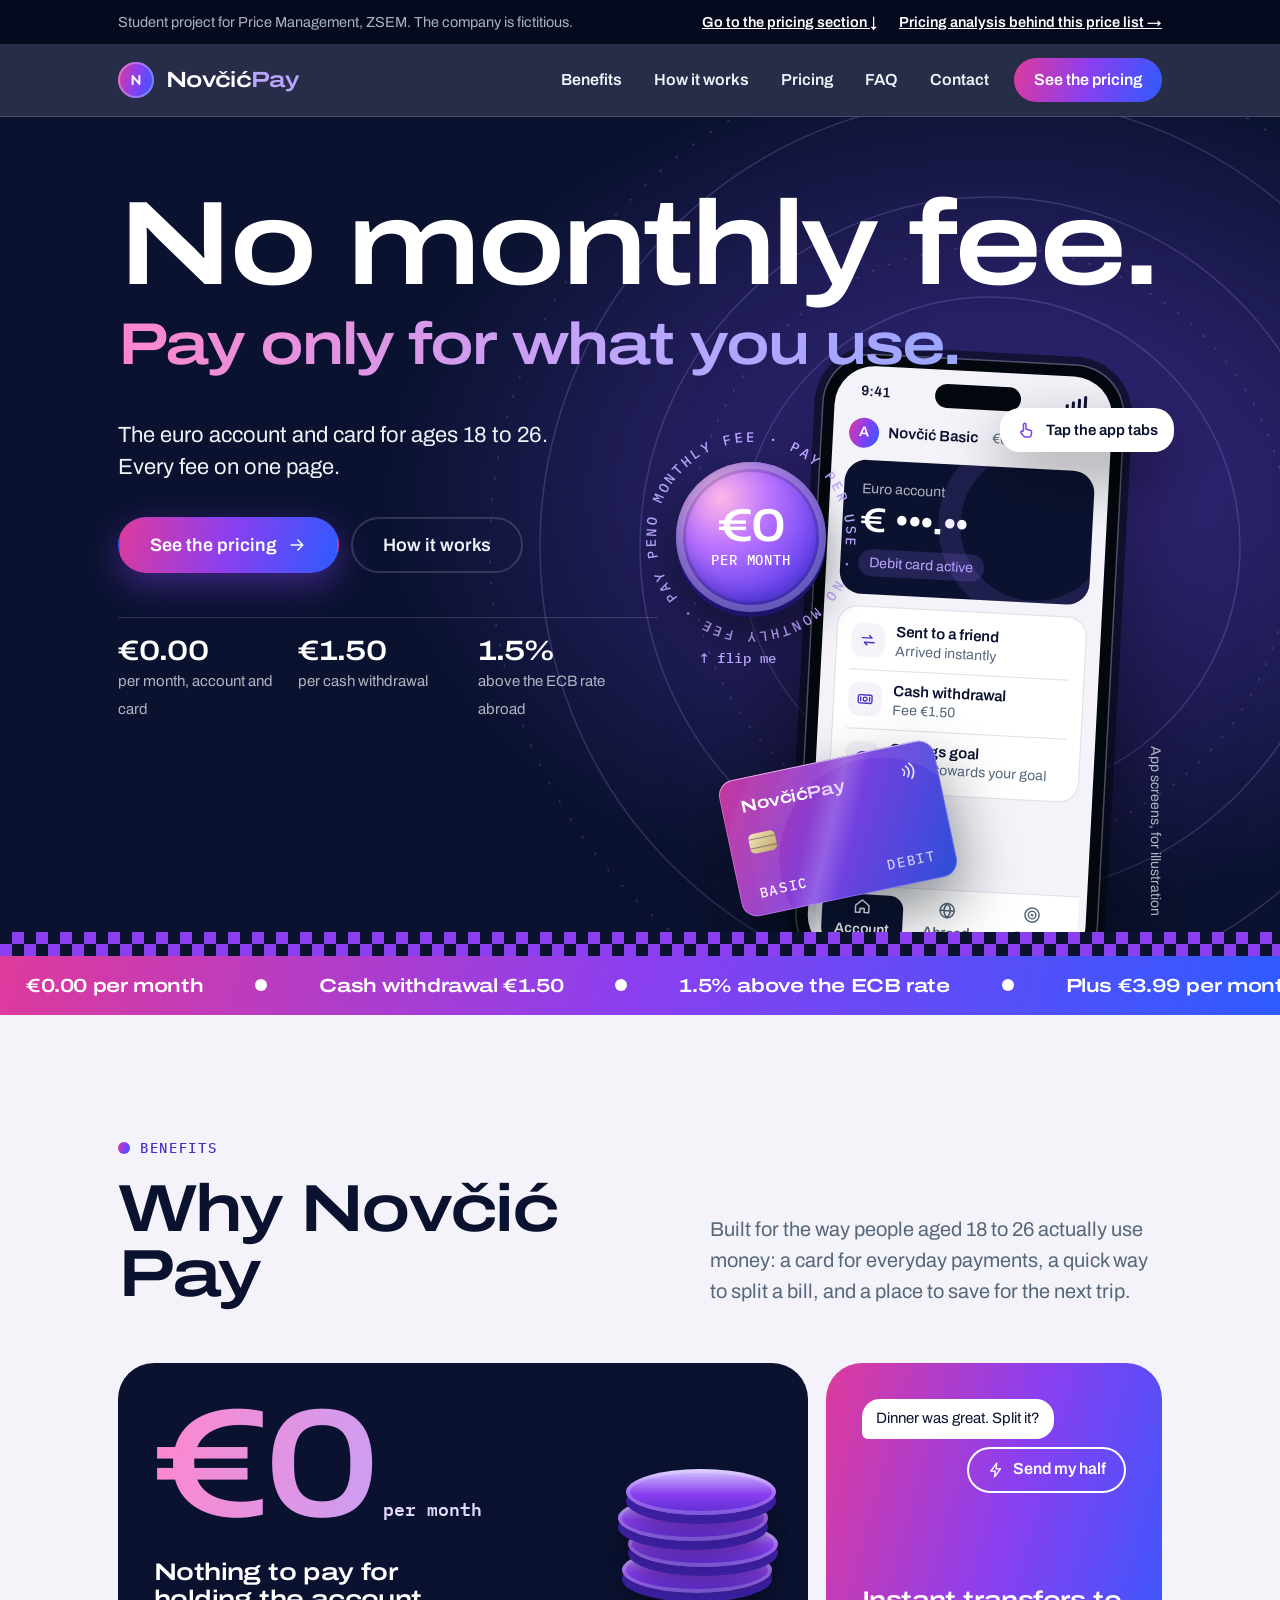
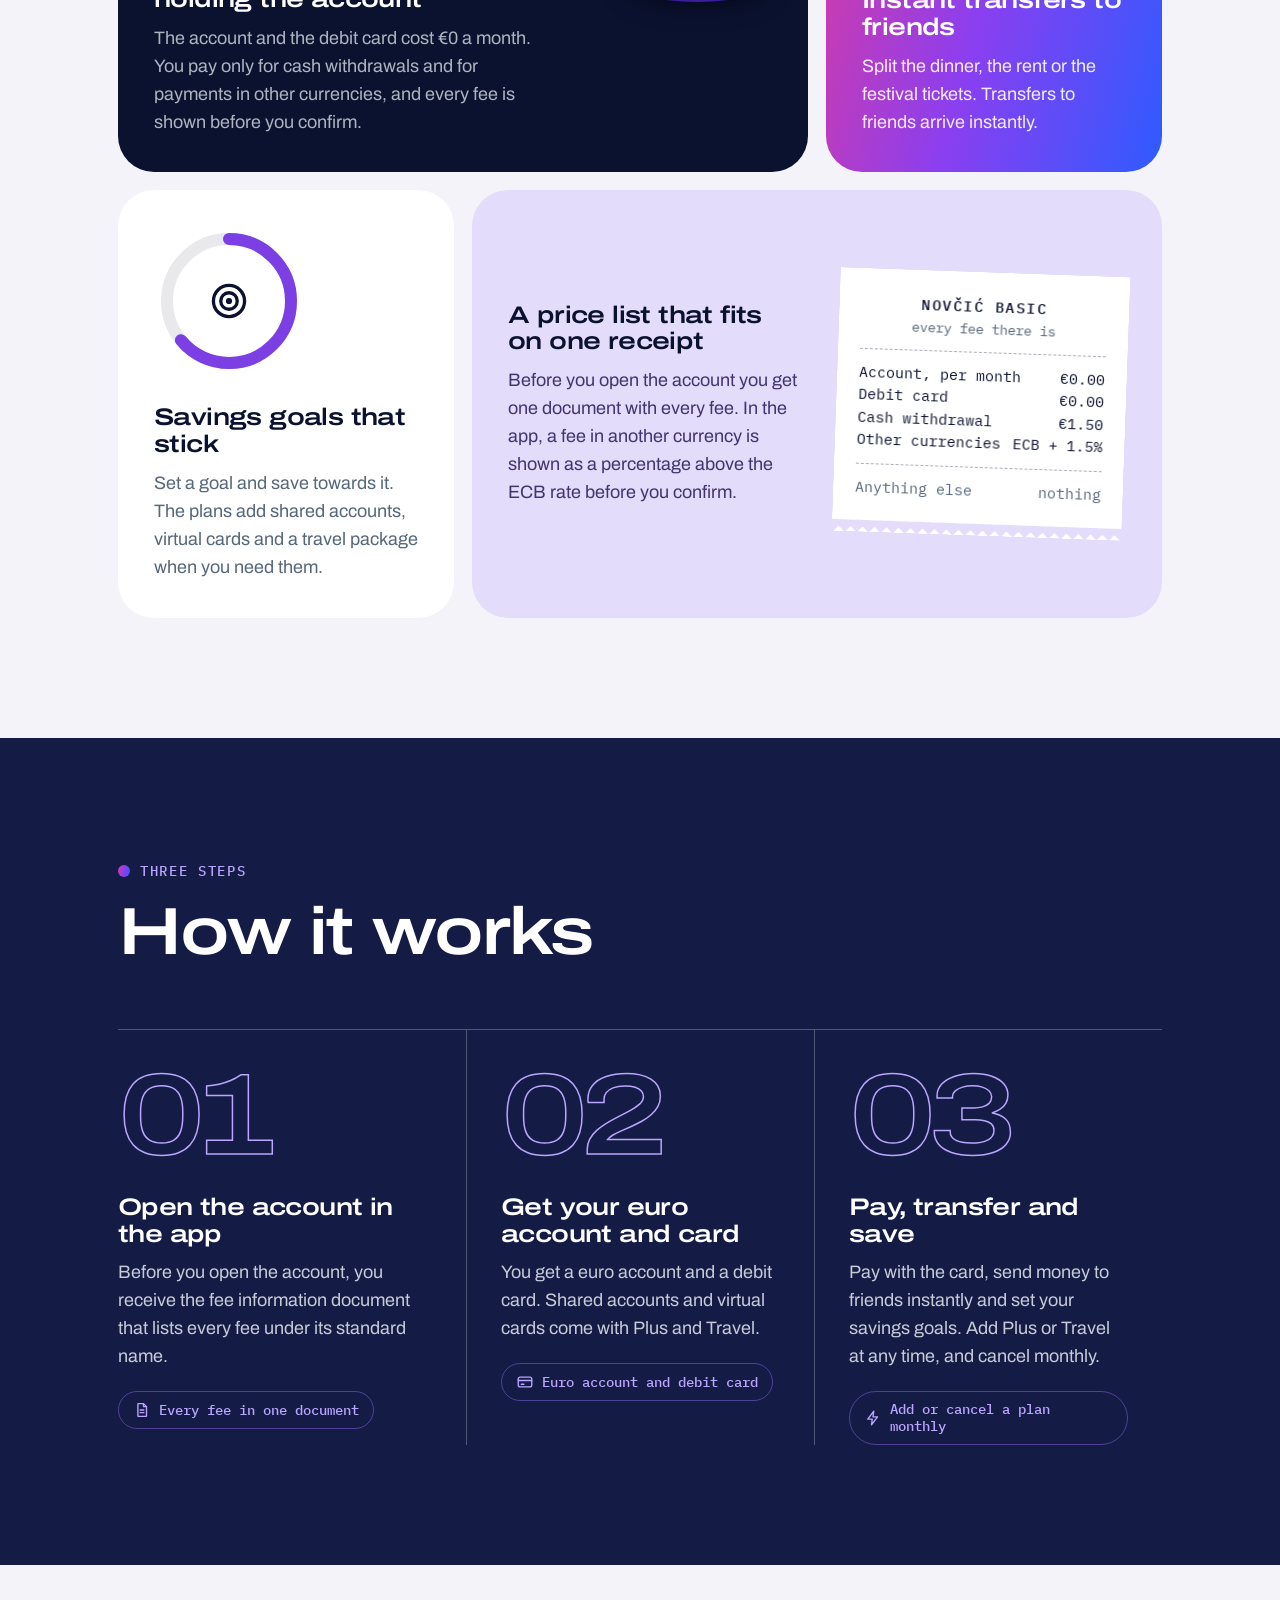
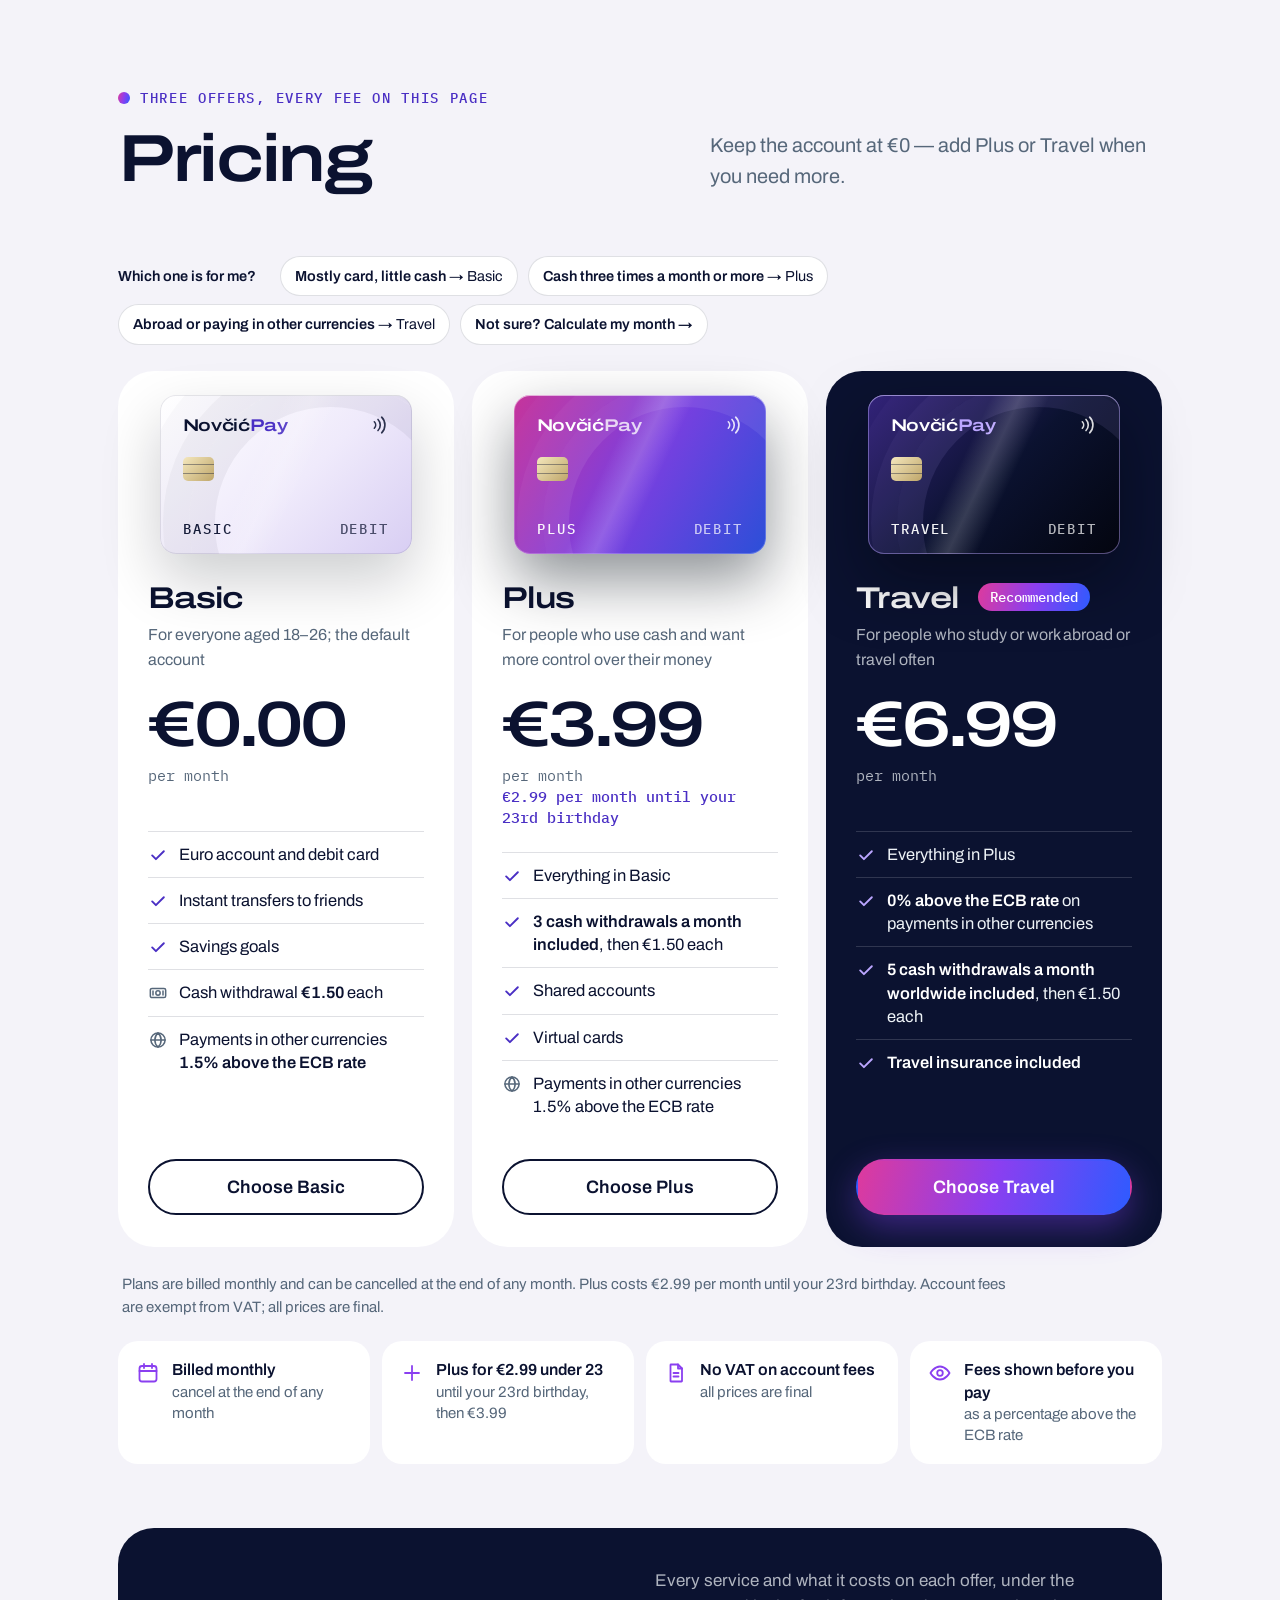
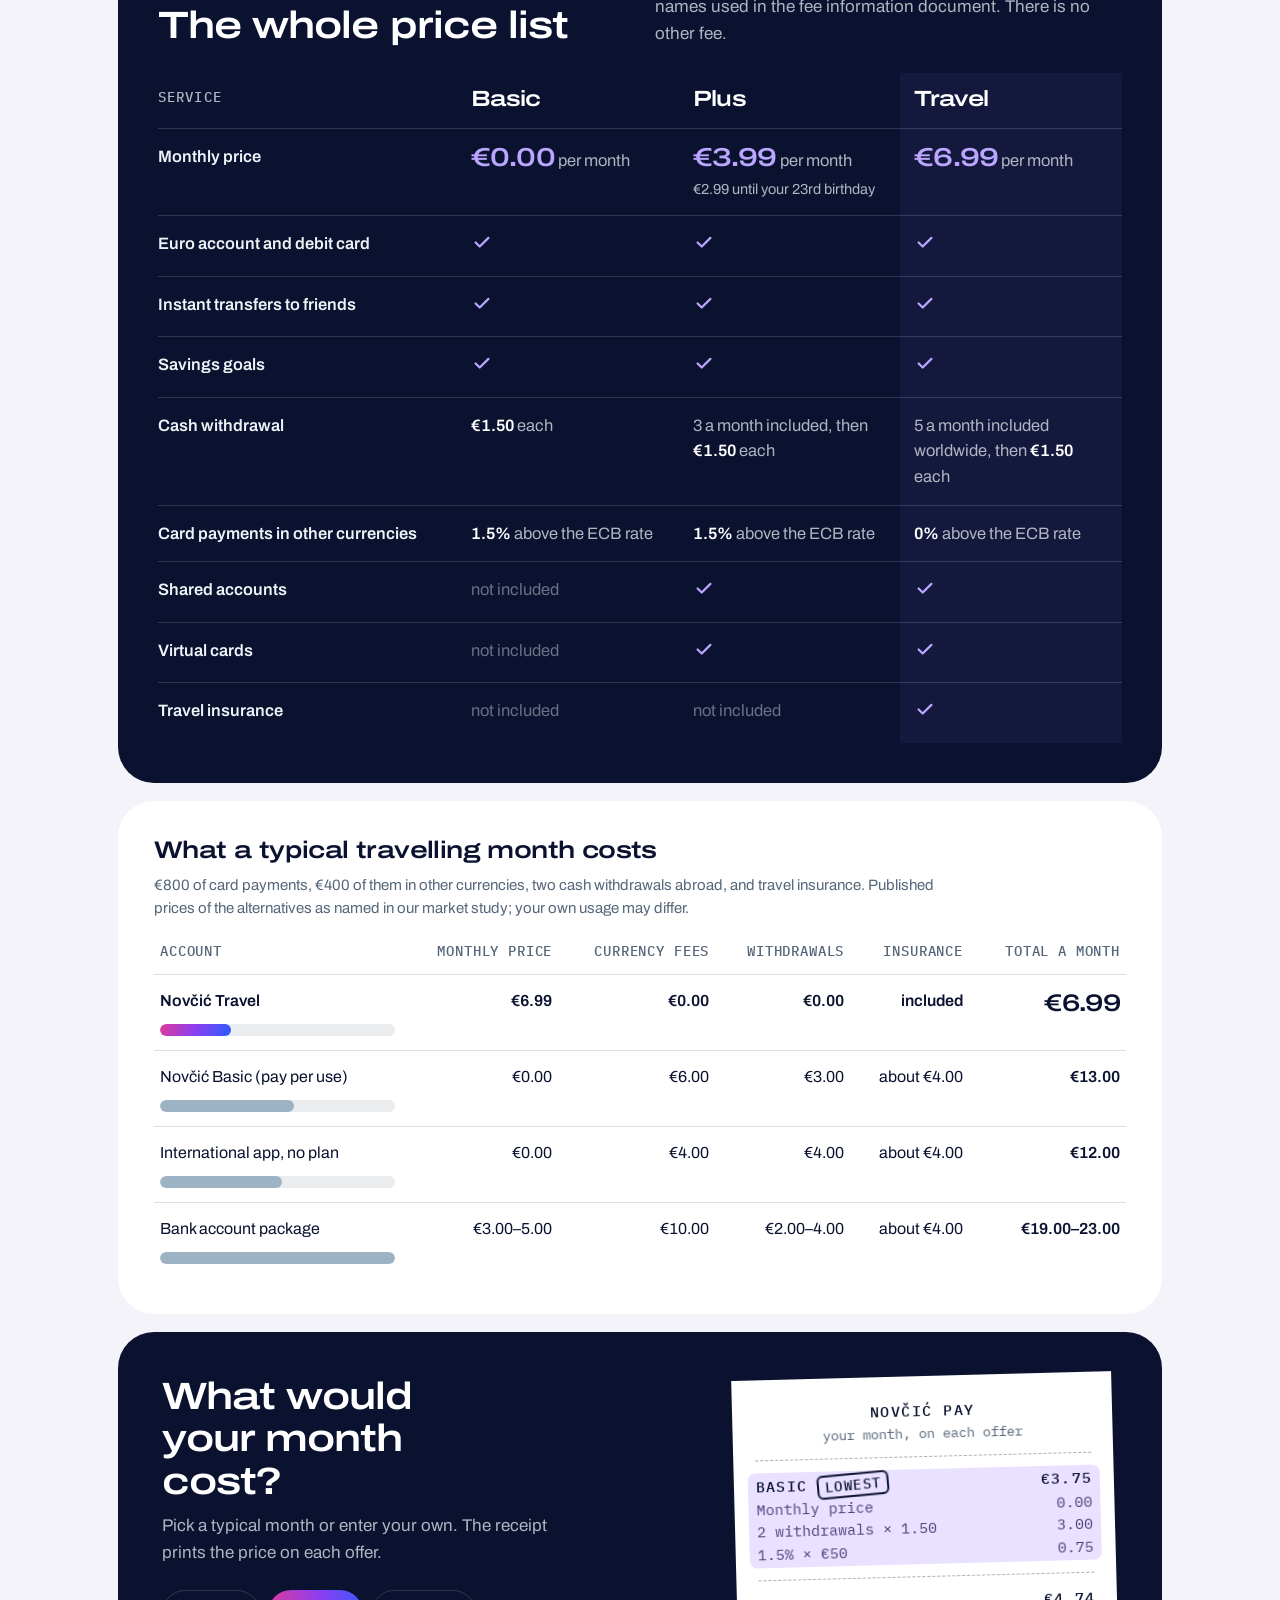
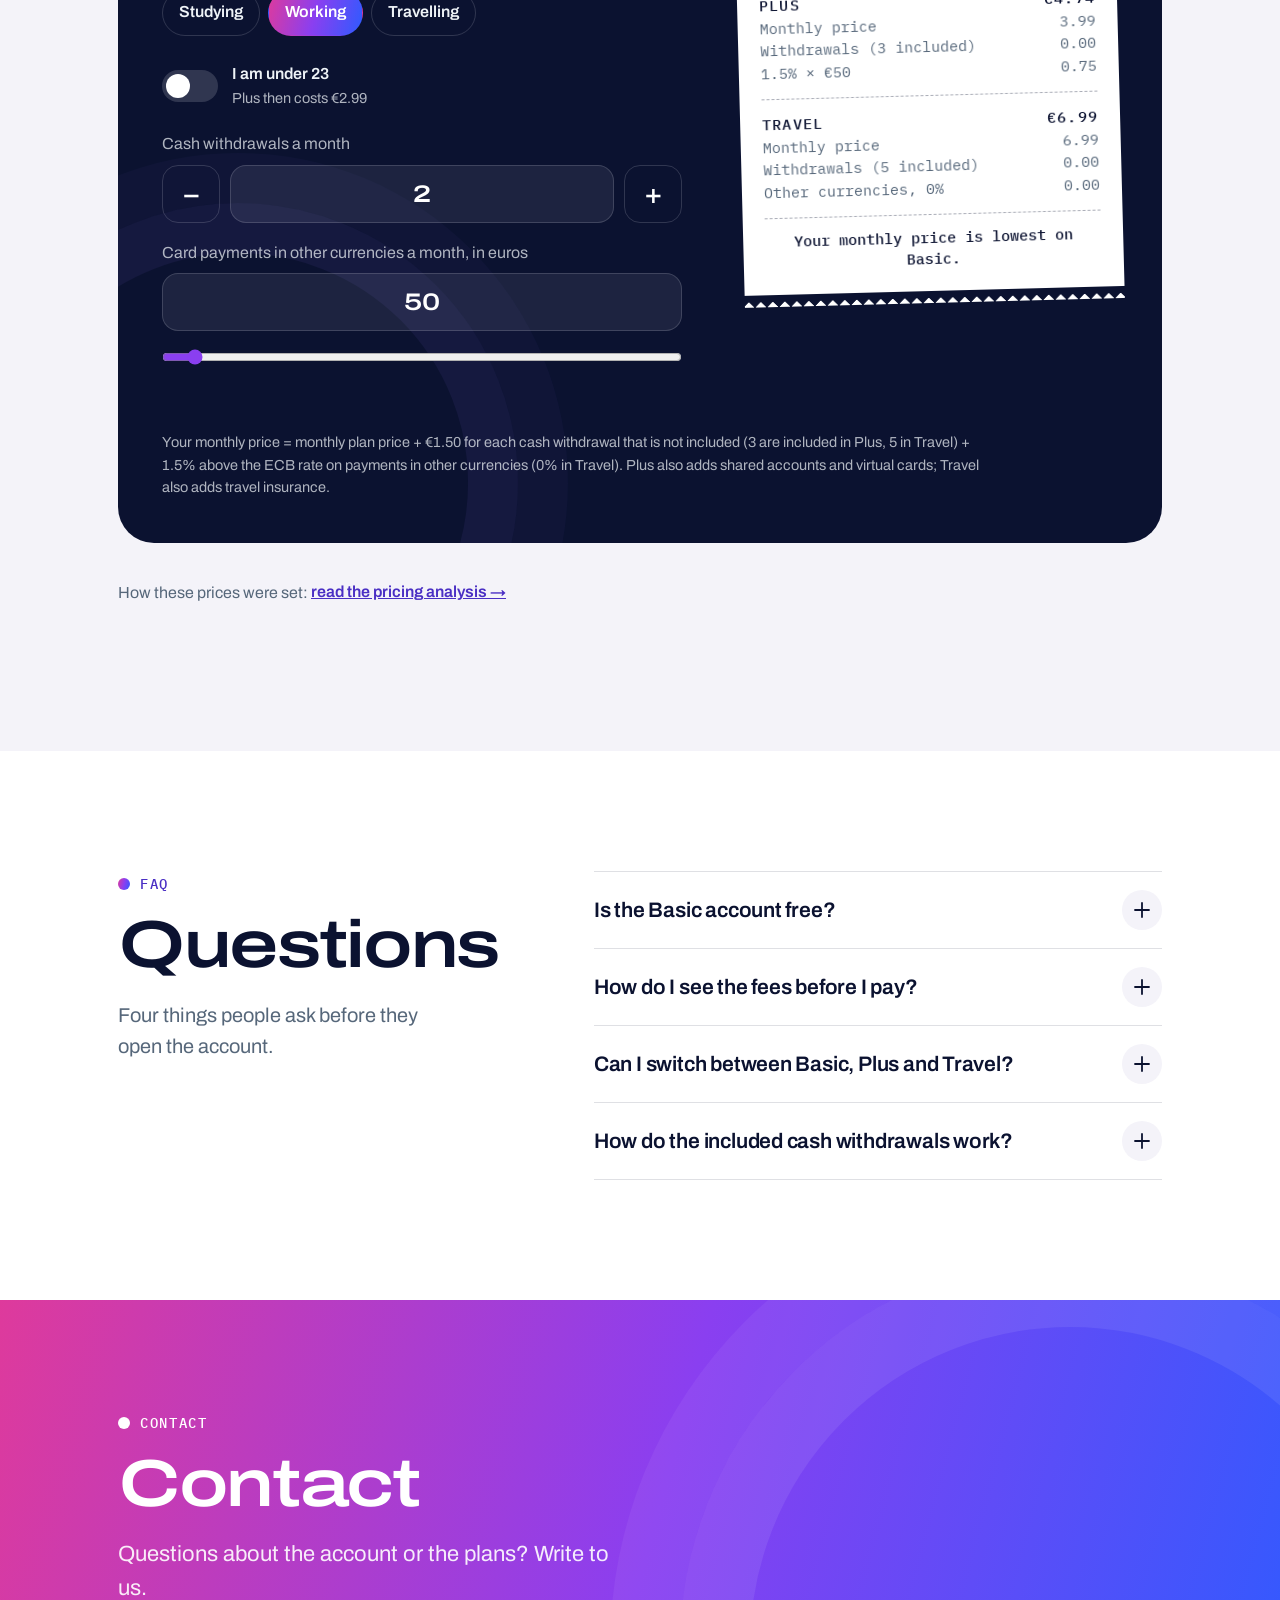
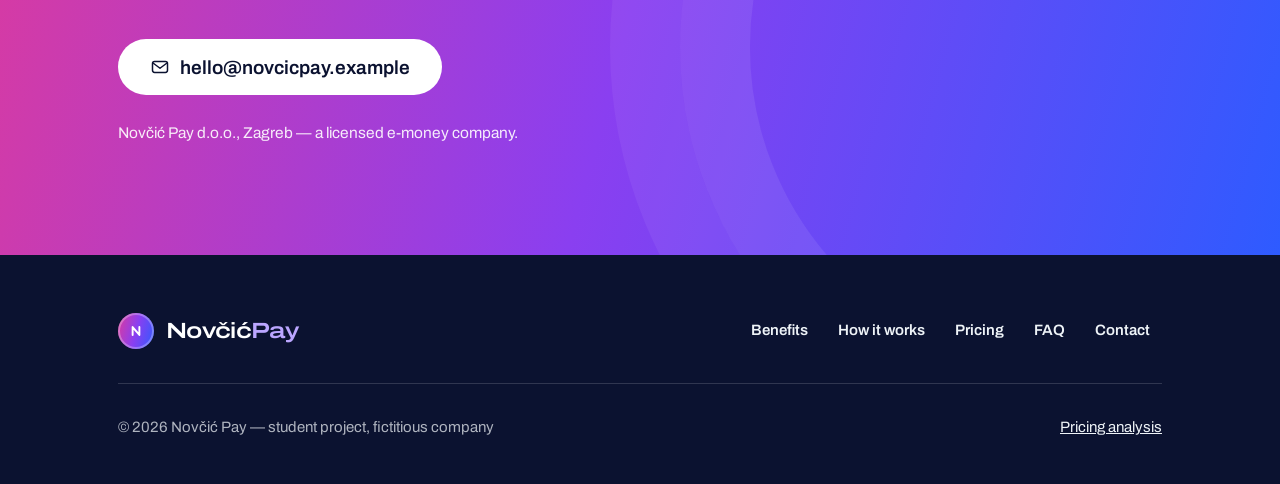
==== index.html @ 79ade7de "Shorter, higher-contrast hero text Co-Authored-By: Claude Fable 5.1 <noreply@anthropic.com>" ====
<!DOCTYPE html>
<html lang="en">
<head>
  <meta charset="utf-8">
  <meta name="viewport" content="width=device-width, initial-scale=1">
  <title>Novčić Pay — the account for 18–26</title>
  <meta name="description" content="Novčić Pay: a euro account and debit card for people aged 18 to 26. No monthly fee. Pay only for what you use.">
  <meta name="theme-color" content="#0B1230">
  <link rel="icon" href="data:image/svg+xml,%3Csvg xmlns='http://www.w3.org/2000/svg' viewBox='0 0 32 32'%3E%3Ccircle cx='16' cy='16' r='16' fill='%238A3FF0'/%3E%3Ccircle cx='16' cy='16' r='12.500' fill='none' stroke='%23FFFFFF' stroke-opacity='.25' stroke-width='1.500'/%3E%3Cpath d='M11.500 21.500V10.500l9 11V10.500' fill='none' stroke='%23FFFFFF' stroke-width='3' stroke-linecap='round' stroke-linejoin='round'/%3E%3C/svg%3E">
  <style>
    @font-face { font-family: "Archivo"; font-weight: 400; font-display: swap; src: url([data-uri]) format("woff2"); }
    @font-face { font-family: "Archivo"; font-weight: 600; font-display: swap; src: url([data-uri]) format("woff2"); }
    @font-face { font-family: "Archivo Display"; font-weight: 600; font-display: swap; src: url([data-uri]) format("woff2"); }
    @font-face { font-family: "Plex Mono"; font-weight: 400; font-display: swap; src: url([data-uri]) format("woff2"); }
    @font-face { font-family: "Plex Mono"; font-weight: 500; font-display: swap; src: url([data-uri]) format("woff2"); }
    :root {
      --ink: #0B1230; --ink-2: #141B45; --blue: #4A2FC4; --sky: #E4DCFB; --coin: #BBA6FF; --coin-deep: #7B3FE4; --coin-light: #D9CCFF;
      --g1: #DE3A9C; --g2: #8A3FF0; --g3: #2E5BFF; --grad: linear-gradient(105deg, var(--g1) 0%, var(--g2) 50%, var(--g3) 100%); --grad-text: linear-gradient(100deg, #FF86CC 0%, #BBA6FF 50%, #86A6FF 100%);
      --cream: #F4F3F9; --paper: #FFFFFF; --white: #FFFFFF; --muted: #56677A; --hair: rgba(11, 18, 48, .13);
      --on-dark: #EEF3F7; --on-dark-muted: rgba(238, 243, 247, .72); --hair-dark: rgba(238, 243, 247, .16);
      --sans: "Archivo", system-ui, -apple-system, "Segoe UI", Roboto, Helvetica, Arial, sans-serif;
      --display: "Archivo Display", "Archivo", system-ui, -apple-system, "Segoe UI", Helvetica, Arial, sans-serif;
      --mono: "Plex Mono", ui-monospace, SFMono-Regular, Menlo, Consolas, monospace;
      --r-xl: 36px; --r-lg: 26px; --ease: cubic-bezier(.2, .7, .1, 1);
    }
    * { box-sizing: border-box; }
    html { scroll-behavior: smooth; -webkit-text-size-adjust: 100%; }
    body { margin: 0; font-family: var(--sans); font-size: 18px; line-height: 1.55; color: var(--ink); background: var(--cream); -webkit-font-smoothing: antialiased; }
    .wrap { max-width: 1100px; margin: 0 auto; padding: 0 28px; }
    .sprite { position: absolute; width: 0; height: 0; overflow: hidden; }
    .ico { width: 24px; height: 24px; flex: none; fill: none; stroke: currentColor; stroke-width: 1.800; stroke-linecap: round; stroke-linejoin: round; }
    a { color: inherit; }
    button { font: inherit; color: inherit; cursor: pointer; }
    a:focus-visible, button:focus-visible, summary:focus-visible, input:focus-visible { outline: 3px solid var(--coin-deep); outline-offset: 3px; border-radius: 8px; }
    h1, h2, h3 { margin: 0; font-family: var(--display); font-weight: 600; letter-spacing: -.035em; line-height: 1; }
    h1 { font-size: clamp(34px, 7.400vw, 104px); letter-spacing: -.045em; line-height: .94; }
    h2 { font-size: clamp(36px, 5.200vw, 72px); line-height: .98; }
    h3 { font-size: 24px; letter-spacing: -.025em; line-height: 1.12; }
    p { margin: 0 0 1em; }
    .eyebrow { display: inline-flex; align-items: center; gap: 10px; font: 500 14px/1 var(--mono); letter-spacing: .12em; text-transform: uppercase; color: var(--blue); margin-bottom: 22px; }
    .eyebrow::before { content: ""; width: 12px; height: 12px; border-radius: 50%; background: var(--coin); box-shadow: inset 0 0 0 2px rgba(11, 18, 48, .2); }
    .btn { display: inline-flex; align-items: center; justify-content: center; gap: 10px; min-height: 56px; padding: 0 30px; font: 600 18px/1 var(--sans); text-decoration: none; border-radius: 999px; border: 2px solid transparent; cursor: pointer; transition: transform .25s var(--ease), background .2s, color .2s, border-color .2s, box-shadow .25s; }
    .btn:hover { transform: translateY(-2px); }
    .btn .ico { width: 20px; height: 20px; transition: transform .25s var(--ease); }
    .btn:hover .ico { transform: translateX(4px); }
    .btn.primary { background: var(--coin); color: var(--ink); box-shadow: 0 6px 0 var(--coin-deep); }
    .btn.primary:hover { box-shadow: 0 8px 0 var(--coin-deep); }
    .btn.primary:active { transform: translateY(4px); box-shadow: 0 2px 0 var(--coin-deep); }
    .btn.dark { background: var(--ink); color: var(--white); }
    .btn.dark:hover { background: var(--blue); }
    .btn.line { border-color: var(--ink); color: var(--ink); background: transparent; }
    .btn.line:hover { background: var(--ink); color: var(--white); }
    .btn.line-dark { border-color: var(--hair-dark); color: var(--on-dark); background: transparent; }
    .btn.line-dark:hover { border-color: var(--on-dark); }
    section { padding: 120px 0; position: relative; }
    .checks { height: 24px; background: conic-gradient(var(--coin) 25%, var(--ink) 0 50%, var(--coin) 0 75%, var(--ink) 0) 0 0 / 24px 24px; }

    .project { background: #060A1E; color: var(--on-dark-muted); font-size: 14.500px; }
    .project .wrap { display: flex; justify-content: space-between; align-items: center; gap: 2px 16px; flex-wrap: wrap; min-height: 44px; }
    .project a { color: var(--white); font-weight: 600; display: inline-flex; align-items: center; min-height: 44px; }
    .project .plinks { display: flex; gap: 0 22px; flex-wrap: wrap; }

    header { position: sticky; top: 0; z-index: 30; background: rgba(11, 18, 48, .88); backdrop-filter: blur(14px) saturate(140%); -webkit-backdrop-filter: blur(14px) saturate(140%); border-bottom: 1px solid var(--hair-dark); }
    .nav { display: flex; align-items: center; justify-content: space-between; gap: 6px 18px; min-height: 72px; flex-wrap: wrap; }
    .logo { display: inline-flex; align-items: center; gap: 12px; text-decoration: none; min-height: 44px; color: var(--white); font: 600 22px/1 var(--display); letter-spacing: -.03em; }
    .logo .coin { width: 36px; height: 36px; border-radius: 50%; background: var(--coin); display: inline-flex; align-items: center; justify-content: center; box-shadow: inset 0 0 0 3px rgba(11, 18, 48, .16), 0 3px 0 var(--coin-deep); transition: transform .6s var(--ease); }
    .logo:hover .coin { transform: rotateY(360deg); }
    .logo .coin svg { width: 18px; height: 18px; fill: none; stroke: var(--ink); stroke-width: 3.400; stroke-linecap: round; stroke-linejoin: round; }
    .logo b { color: var(--coin); font-weight: 600; }
    nav ul { list-style: none; margin: 0; padding: 0; display: flex; gap: 2px; flex-wrap: wrap; align-items: center; }
    nav a { display: inline-flex; align-items: center; min-height: 44px; padding: 0 15px; color: var(--on-dark); text-decoration: none; font-weight: 600; font-size: 16px; border-radius: 999px; transition: background .2s; }
    nav a:hover { background: rgba(238, 243, 247, .12); }
    nav li.cta a { background: var(--coin); color: var(--ink); margin-left: 8px; padding: 0 20px; }
    nav li.cta a:hover { background: var(--coin-light); }

    /* hero */
    .hero { background: var(--ink); color: var(--on-dark); padding: 72px 0 0; overflow: hidden; }
    .hero::before { content: ""; position: absolute; inset: 0; background: radial-gradient(900px 620px at 78% 46%, rgba(110, 70, 235, .5), transparent 68%); pointer-events: none; }
    .rings { position: absolute; right: -260px; top: -120px; width: 1100px; height: 1100px; color: var(--coin); opacity: .2; pointer-events: none; }
    .rings .spin { transform-origin: 550px 550px; animation: spin 90s linear infinite; }
    .hero .wrap { position: relative; }
    .hero-grid { display: grid; grid-template-columns: 1fr 440px; gap: 30px; align-items: start; }
    .hero h1 { color: var(--white); position: relative; z-index: 4; }
    .hero h1 .l1 { display: block; font-size: clamp(34px, 9.300vw, 119px); white-space: nowrap; }
    .hero h1 em { display: block; font-style: normal; color: var(--coin); font-size: clamp(23px, 4.600vw, 59px); letter-spacing: -.035em; line-height: 1.05; margin-top: .22em; }
    .hero .lead { font-size: 22px; line-height: 1.45; color: var(--on-dark); max-width: 460px; margin: 44px 0 34px; }
    .hero .cta { display: flex; gap: 12px; flex-wrap: wrap; margin-bottom: 44px; }
    .hero-facts { list-style: none; margin: 0 0 96px; padding: 0; display: flex; flex-wrap: wrap; border-top: 1px solid var(--hair-dark); max-width: 540px; }
    .hero-facts li { flex: 1 1 150px; padding: 18px 18px 0 0; }
    .hero-facts b { display: block; font: 600 28px/1.100 var(--display); letter-spacing: -.03em; color: var(--white); white-space: nowrap; }
    .hero-facts span { font-size: 15px; color: var(--on-dark-muted); }

    /* scene */
    .scene { position: relative; width: 440px; height: 620px; justify-self: center; align-self: end; margin-top: -64px; }
    .phone { position: absolute; left: 88px; bottom: -40px; width: 300px; background: #03080E; border-radius: 50px; padding: 11px; box-shadow: 0 0 0 1.500px rgba(238, 243, 247, .28), 0 0 0 9px rgba(3, 8, 14, .55), 0 60px 120px rgba(0, 0, 0, .6); transform: rotate(3deg); }
    .screen { background: var(--cream); border-radius: 40px; padding: 12px 14px 0; color: var(--ink); height: 590px; overflow: hidden; position: relative; display: flex; flex-direction: column; }
    .status { display: flex; justify-content: space-between; align-items: center; font-size: 14px; font-weight: 600; padding: 2px 12px 0; }
    .island { width: 86px; height: 24px; border-radius: 999px; background: #03080E; }
    .status .sig { display: inline-flex; gap: 3px; align-items: flex-end; }
    .status .sig i { width: 3px; background: var(--ink); border-radius: 1px; }
    .views { position: relative; flex: 1; margin-top: 14px; }
    .view { position: absolute; inset: 0; opacity: 0; transform: translateX(18px); transition: opacity .45s var(--ease), transform .45s var(--ease); pointer-events: none; }
    .view.on { opacity: 1; transform: none; pointer-events: auto; }
    .app-head { display: flex; align-items: center; justify-content: space-between; margin: 0 2px 12px; font-size: 14px; color: var(--muted); }
    .app-head .me { display: flex; align-items: center; gap: 9px; color: var(--ink); font-weight: 600; font-size: 15px; }
    .avatar { width: 30px; height: 30px; border-radius: 50%; background: var(--coin); color: var(--ink); font: 600 14px/30px var(--sans); text-align: center; }
    .balance { background: var(--ink); color: var(--white); border-radius: 22px; padding: 18px; position: relative; overflow: hidden; }
    .balance::after { content: ""; position: absolute; right: -40px; top: -40px; width: 150px; height: 150px; border-radius: 50%; border: 22px solid rgba(150, 112, 255, .14); }
    .balance small { font-size: 14px; color: var(--on-dark-muted); display: block; }
    .balance .amt { font: 600 34px/1.150 var(--display); letter-spacing: -.04em; }
    .balance .pill { display: inline-block; margin-top: 10px; font-size: 14px; background: rgba(150, 112, 255, .18); color: var(--coin); padding: 3px 11px; border-radius: 999px; }
    .feed { background: var(--white); border: 1px solid var(--hair); border-radius: 20px; padding: 4px 14px; margin-top: 12px; }
    .feed .row { display: flex; align-items: center; gap: 11px; padding: 10px 0; border-top: 1px solid var(--hair); font-size: 14px; line-height: 1.300; }
    .feed .row:first-child { border-top: 0; }
    .feed .row i { width: 34px; height: 34px; border-radius: 11px; background: var(--cream); color: var(--blue); display: flex; align-items: center; justify-content: center; flex: none; }
    .feed .row .ico { width: 18px; height: 18px; }
    .feed .row b { display: block; color: var(--ink); font-size: 15px; }
    .feed .row span { color: var(--muted); }
    .vcard { background: var(--white); border: 1px solid var(--hair); border-radius: 20px; padding: 16px; font-size: 15px; }
    .vcard .t { font-weight: 600; display: flex; gap: 8px; align-items: center; margin-bottom: 8px; font-size: 16px; }
    .vcard .t .ico { width: 20px; height: 20px; color: var(--blue); }
    .vcard .l { display: flex; justify-content: space-between; gap: 8px; padding: 9px 0; border-top: 1px solid var(--hair); color: var(--muted); }
    .vcard .l b { color: var(--ink); text-align: right; }
    .vcard .go { margin-top: 10px; background: var(--coin); color: var(--ink); text-align: center; font-weight: 600; border-radius: 999px; padding: 11px; }
    .goalbig { text-align: center; padding: 18px 0 6px; }
    .goalbig svg { width: 170px; height: 170px; }
    .goalbig circle { fill: none; stroke-width: 14; }
    .goalbig .bg { stroke: rgba(11, 18, 48, .1); }
    .goalbig .fg { stroke: var(--coin-deep); stroke-linecap: round; stroke-dasharray: 427.300; stroke-dashoffset: 153.800; transform: rotate(-90deg); transform-origin: 50% 50%; }
    .goalbig b { display: block; font: 600 24px/1.200 var(--display); letter-spacing: -.03em; margin-top: 8px; }
    .goalbig span { color: var(--muted); font-size: 15px; }
    .tabs { display: grid; grid-template-columns: repeat(3, 1fr); gap: 4px; margin: 0 -6px; padding: 8px 6px 14px; background: var(--white); border-top: 1px solid var(--hair); }
    .tabs button { border: 0; background: transparent; min-height: 48px; border-radius: 14px; font-size: 14px; font-weight: 600; color: var(--muted); display: flex; flex-direction: column; align-items: center; justify-content: center; gap: 2px; transition: background .2s, color .2s; }
    .tabs button .ico { width: 20px; height: 20px; }
    .tabs button.on { background: var(--ink); color: var(--coin); }
    .float { position: absolute; background: var(--white); color: var(--ink); border-radius: 20px; box-shadow: 0 24px 60px rgba(0, 0, 0, .38); font-size: 14px; line-height: 1.350; }
    .f-tip { right: -12px; top: 96px; padding: 12px 16px; display: flex; gap: 10px; align-items: center; font-weight: 600; font-size: 15px; animation: bob 7s ease-in-out infinite; }
    .f-tip .ico { color: var(--coin-deep); width: 20px; height: 20px; }
    .pcard { position: absolute; left: 6px; bottom: 34px; width: 220px; transform: rotate(-12deg); animation: bob2 9s ease-in-out -2s infinite; z-index: 3; }
    .scene .note { position: absolute; right: -4px; bottom: 16px; font-size: 14px; color: var(--on-dark-muted); z-index: 5; writing-mode: vertical-rl; }

    /* the coin */
    .coinbtn { position: absolute; left: -46px; top: 150px; width: 150px; height: 150px; padding: 0; border: 0; background: transparent; perspective: 800px; z-index: 6; animation: bob 6s ease-in-out -1s infinite; border-radius: 50%; }
    .coin3d { position: absolute; inset: 0; transform-style: preserve-3d; transition: transform 1s var(--ease); }
    .coinbtn.flip .coin3d { transform: rotateY(180deg); }
    .coinbtn:hover .coin3d { transform: rotateY(22deg) rotateX(8deg); }
    .coinbtn.flip:hover .coin3d { transform: rotateY(202deg) rotateX(8deg); }
    .face { position: absolute; inset: 0; border-radius: 50%; backface-visibility: hidden; -webkit-backface-visibility: hidden; display: flex; flex-direction: column; align-items: center; justify-content: center; color: var(--ink); background: radial-gradient(circle at 32% 26%, #FFD9F2 0%, var(--coin) 38%, var(--coin-deep) 100%); box-shadow: inset 0 0 0 7px rgba(255, 255, 255, .28), inset 0 0 0 10px rgba(11, 18, 48, .16), inset 0 -10px 22px rgba(160, 105, 0, .45), 0 20px 44px rgba(0, 0, 0, .45), 0 5px 0 #3B1FA0; }
    .face.back { transform: rotateY(180deg); }
    .face b { font: 600 46px/.900 var(--display); letter-spacing: -.05em; }
    .face small { font: 500 14px/1 var(--mono); letter-spacing: .06em; text-transform: uppercase; margin-top: 6px; }
    .face svg { width: 62px; height: 62px; fill: none; stroke: var(--ink); stroke-width: 3.200; stroke-linecap: round; stroke-linejoin: round; }
    .cointext { position: absolute; inset: -34px; animation: spin 26s linear infinite; pointer-events: none; }
    .cointext text { font: 500 14px var(--mono); letter-spacing: .22em; fill: var(--coin); text-transform: uppercase; }
    .cointip { position: absolute; left: -22px; top: 338px; font: 500 14px/1.200 var(--mono); color: var(--coin); letter-spacing: .04em; z-index: 6; }

    /* payment card render */
    .card3d { aspect-ratio: 1.586; border-radius: 16px; padding: 9% 9%; position: relative; overflow: hidden; color: var(--white); background: linear-gradient(135deg, #1D74AE 0%, #114E78 46%, #0B3553 100%); box-shadow: 0 26px 60px rgba(3, 12, 19, .45), inset 0 0 0 1px rgba(255, 255, 255, .22), inset 0 1px 0 rgba(255, 255, 255, .5); }
    .card3d::before { content: ""; position: absolute; right: -24%; bottom: -70%; width: 92%; aspect-ratio: 1; border-radius: 50%; border: 26px solid rgba(255, 255, 255, .07); box-shadow: 0 0 0 26px rgba(255, 255, 255, .035), 0 0 0 52px rgba(255, 255, 255, .02); }
    .card3d::after { content: ""; position: absolute; inset: 0; background: linear-gradient(115deg, transparent 38%, rgba(255, 255, 255, .18) 47%, transparent 56%); transform: translateX(var(--shine, 0%)); transition: transform .3s; }
    .card3d .brandname { font: 600 17px/1 var(--display); letter-spacing: -.02em; position: relative; }
    .card3d .brandname b { color: var(--coin); font-weight: 600; }
    .card3d .emv { width: 15%; aspect-ratio: 1.300; border-radius: 5px; background: linear-gradient(135deg, #F1E3B4, var(--coin-deep)); margin-top: 11%; position: relative; }
    .card3d .emv::after { content: ""; position: absolute; inset: 28% 0; border-top: 1.500px solid rgba(11, 18, 48, .4); border-bottom: 1.500px solid rgba(11, 18, 48, .4); }
    .card3d .wave { position: absolute; right: 9%; top: 12%; width: 22px; height: 22px; opacity: .85; }
    .card3d .tier { position: absolute; left: 9%; bottom: 11%; font: 500 14px/1 var(--mono); letter-spacing: .14em; text-transform: uppercase; opacity: .95; }
    .card3d .kind { position: absolute; right: 9%; bottom: 11%; font: 500 14px/1 var(--mono); letter-spacing: .14em; text-transform: uppercase; opacity: .7; }
    .card3d.light { background: linear-gradient(135deg, #FFFFFF 0%, #F3EAD2 55%, #E6D8B4 100%); color: var(--ink); box-shadow: 0 26px 60px rgba(3, 12, 19, .2), inset 0 0 0 1px rgba(11, 18, 48, .1), inset 0 1px 0 #fff; }
    .card3d.light .brandname b { color: var(--blue); }
    .card3d.light::before { border-color: rgba(11, 18, 48, .05); box-shadow: 0 0 0 26px rgba(11, 18, 48, .03), 0 0 0 52px rgba(11, 18, 48, .018); }
    .card3d.gold { background: linear-gradient(135deg, #D9CCFF 0%, var(--coin) 45%, var(--coin-deep) 100%); color: var(--ink); box-shadow: 0 26px 60px rgba(120, 80, 0, .35), inset 0 0 0 1px rgba(255, 255, 255, .4), inset 0 1px 0 rgba(255, 255, 255, .8); }
    .card3d.gold .brandname b { color: var(--blue); }
    .card3d.gold .emv { background: linear-gradient(135deg, #17384F, #0A1C2E); }
    .card3d.gold .emv::after { border-color: rgba(150, 112, 255, .6); }
    .card3d.gold::before { border-color: rgba(11, 18, 48, .06); box-shadow: 0 0 0 26px rgba(11, 18, 48, .035), 0 0 0 52px rgba(11, 18, 48, .02); }

    .marquee { background: var(--coin); color: var(--ink); overflow: hidden; padding: 0; }
    .marquee .track { display: flex; width: max-content; animation: slide 46s linear infinite; }
    .marquee:hover .track { animation-play-state: paused; }
    .marquee ul { list-style: none; display: flex; margin: 0; padding: 20px 0; }
    .marquee li { font: 600 19px/1 var(--display); letter-spacing: -.02em; white-space: nowrap; padding: 0 26px; display: flex; align-items: center; gap: 52px; }
    .marquee li::after { content: ""; width: 12px; height: 12px; border-radius: 50%; background: var(--ink); }

    /* benefits */
    .head { display: grid; grid-template-columns: 1.100fr .900fr; gap: 40px; align-items: end; margin-bottom: 56px; }
    .head p { color: var(--muted); font-size: 20px; margin: 0; max-width: 460px; justify-self: end; }
    .bento { display: grid; grid-template-columns: repeat(6, 1fr); gap: 18px; }
    .tile { border-radius: var(--r-xl); padding: 36px; position: relative; overflow: hidden; min-height: 350px; display: flex; flex-direction: column; background: var(--paper); transition: transform .4s var(--ease); }
    .tile:hover { transform: translateY(-6px); }
    .tile h3 { margin-bottom: 12px; max-width: 17ch; }
    .tile p { color: var(--muted); margin: 0; max-width: 40ch; }
    .tile .top { margin-bottom: auto; padding-bottom: 28px; }
    .t-zero { grid-column: span 4; background: var(--ink); color: var(--on-dark); }
    .t-zero h3 { color: var(--white); }
    .t-zero p { color: var(--on-dark-muted); }
    .t-zero .zero { font: 600 clamp(84px, 12vw, 168px)/.860 var(--display); letter-spacing: -.06em; color: var(--coin); }
    .t-zero .zero small { font: 500 18px/1 var(--mono); letter-spacing: 0; color: var(--on-dark-muted); margin-left: 12px; }
    .stack { position: absolute; right: 36px; top: 40px; width: 150px; height: 190px; }
    .stack i { position: absolute; left: 0; width: 150px; height: 46px; border-radius: 50%; background: linear-gradient(180deg, var(--coin-light), var(--coin) 55%, var(--coin-deep)); box-shadow: inset 0 0 0 4px rgba(255, 255, 255, .25), 0 9px 0 #3B1FA0, 0 16px 22px rgba(0, 0, 0, .35); transition: transform .6s var(--ease); }
    .stack i:nth-child(1) { bottom: 0; } .stack i:nth-child(2) { bottom: 26px; left: 6px; } .stack i:nth-child(3) { bottom: 52px; left: -4px; } .stack i:nth-child(4) { bottom: 78px; left: 4px; }
    .t-zero:hover .stack i:nth-child(4) { transform: translateY(-34px) rotate(-8deg); }
    .t-zero:hover .stack i:nth-child(3) { transform: translateY(-14px); }
    .t-send { grid-column: span 2; background: var(--coin); }
    .t-send p { color: rgba(255, 255, 255, .9); }
    .chat { display: grid; gap: 8px; min-height: 150px; align-content: start; }
    .chat .b { max-width: 88%; padding: 10px 14px; border-radius: 18px; font-size: 15px; line-height: 1.300; background: var(--paper); color: var(--ink); border-bottom-left-radius: 6px; justify-self: start; animation: pop .45s var(--ease) both; }
    .chat .b.me { background: var(--ink); color: var(--white); border-radius: 18px; border-bottom-right-radius: 6px; justify-self: end; display: flex; align-items: center; gap: 8px; }
    .chat .b.me .ico { width: 16px; height: 16px; color: var(--coin); }
    .sendbtn { justify-self: end; border: 2px solid var(--ink); background: transparent; color: var(--ink); font-weight: 600; font-size: 16px; min-height: 46px; padding: 0 18px; border-radius: 999px; display: inline-flex; align-items: center; gap: 8px; transition: background .2s, color .2s; }
    .sendbtn:hover { background: var(--ink); color: var(--coin); }
    .sendbtn .ico { width: 18px; height: 18px; }
    .t-save { grid-column: span 2; background: var(--paper); }
    .bigring { width: 150px; height: 150px; position: relative; }
    .bigring svg { width: 100%; height: 100%; }
    .bigring circle { fill: none; stroke-width: 12; }
    .bigring .bg { stroke: rgba(11, 18, 48, .09); }
    .bigring .fg { stroke: var(--coin-deep); stroke-linecap: round; stroke-dasharray: 389.600; stroke-dashoffset: 389.600; transform: rotate(-90deg); transform-origin: 50% 50%; transition: stroke-dashoffset 1.600s var(--ease) .2s; }
    .in .bigring .fg { stroke-dashoffset: 140.200; }
    .bigring span { position: absolute; inset: 0; display: flex; align-items: center; justify-content: center; font: 600 34px/1 var(--display); letter-spacing: -.04em; }
    .t-clear { grid-column: span 4; background: var(--sky); flex-direction: row; gap: 36px; align-items: center; }
    .t-clear .copy { flex: 1; }
    .t-clear p { color: #3F3670; }

    /* receipt paper */
    .slip { background: var(--paper); color: var(--ink); font: 400 15px/1.500 var(--mono); padding: 24px 22px 34px; position: relative; filter: drop-shadow(0 18px 30px rgba(11, 18, 48, .22)); --tooth: 12px; -webkit-mask: linear-gradient(#000 0 0) top / 100% calc(100% - var(--tooth)) no-repeat, conic-gradient(from -45deg at 50% 100%, #0000 90deg, #000 0) bottom / var(--tooth) var(--tooth) repeat-x; mask: linear-gradient(#000 0 0) top / 100% calc(100% - var(--tooth)) no-repeat, conic-gradient(from -45deg at 50% 100%, #0000 90deg, #000 0) bottom / var(--tooth) var(--tooth) repeat-x; }
    .slip .hd { text-align: center; font-weight: 500; letter-spacing: .1em; text-transform: uppercase; }
    .slip .sub { text-align: center; color: var(--muted); font-size: 14px; }
    .slip hr { border: 0; border-top: 1.500px dashed rgba(11, 18, 48, .35); margin: 12px 0; }
    .slip .ln { display: flex; justify-content: space-between; gap: 12px; }
    .slip .ln span:last-child { white-space: nowrap; font-variant-numeric: tabular-nums; }
    .slip .dim { color: var(--muted); }
    .t-clear .slip { flex: none; width: 290px; transform: rotate(2deg); }

    #how { background: var(--blue); color: var(--on-dark); overflow: hidden; }
    #how h2 { color: var(--white); margin-bottom: 64px; }
    #how .eyebrow { color: var(--coin); }
    .steps { display: grid; grid-template-columns: repeat(3, 1fr); border-top: 1px solid rgba(238, 243, 247, .28); }
    .step { padding: 34px 34px 0 34px; border-left: 1px solid rgba(238, 243, 247, .28); }
    .step:first-child { border-left: 0; padding-left: 0; }
    .step .n { font: 600 clamp(72px, 9vw, 124px)/.900 var(--display); letter-spacing: -.06em; color: transparent; -webkit-text-stroke: 1.500px var(--coin); margin-bottom: 26px; transition: color .4s; }
    .step:hover .n { color: var(--coin); }
    .step h3 { color: var(--white); margin-bottom: 12px; }
    .step p { color: rgba(238, 243, 247, .82); margin: 0; }
    .step .tagline { display: inline-flex; align-items: center; gap: 8px; margin-top: 20px; font: 500 14px/1.200 var(--mono); color: var(--coin); border: 1px solid rgba(150, 112, 255, .45); border-radius: 999px; padding: 9px 14px; }
    .step .tagline .ico { width: 18px; height: 18px; }

    /* pricing */
    #pricing .head { margin-bottom: 64px; }
    .value { font-size: 22px; color: var(--muted); margin: 0; max-width: 430px; justify-self: end; }
    .plans { display: grid; grid-template-columns: repeat(3, 1fr); gap: 18px; align-items: stretch; }
    .plan { background: var(--paper); border-radius: var(--r-xl); padding: 30px 30px 32px; display: flex; flex-direction: column; position: relative; transition: transform .4s var(--ease), box-shadow .4s var(--ease); }
    .plan:hover { transform: translateY(-8px); box-shadow: 0 30px 70px rgba(11, 18, 48, .14); }
    .plan .art { margin: -6px 12px 28px; perspective: 700px; }
    .plan .art .card3d { transition: transform .25s ease-out; transform: rotateX(var(--rx, 0deg)) rotateY(var(--ry, 0deg)); }
    .plan .tag { display: inline-block; vertical-align: middle; margin-left: 10px; background: var(--coin); color: var(--ink); font: 500 14px/1 var(--mono); letter-spacing: 0; padding: 7px 12px; border-radius: 999px; position: relative; top: -3px; }
    .plan h3 { font-size: 30px; margin-bottom: 8px; }
    .plan .for { color: var(--muted); font-size: 16px; min-height: 50px; margin-bottom: 20px; }
    .plan .price { font: 600 64px/1 var(--display); letter-spacing: -.055em; }
    .plan .unit { color: var(--muted); font: 400 15px/1.400 var(--mono); margin: 8px 0 24px; min-height: 42px; }
    .plan .unit .young { display: block; color: var(--blue); font-weight: 500; }
    .plan ul { list-style: none; padding: 0; margin: 0 0 30px; flex: 1; }
    .plan li { display: flex; gap: 11px; align-items: flex-start; padding: 11px 0; border-top: 1px solid var(--hair); font-size: 16.500px; line-height: 1.400; }
    .plan li .ico { width: 20px; height: 20px; color: var(--blue); margin-top: 2px; stroke-width: 2.300; }
    .plan li.fee .ico { color: var(--muted); stroke-width: 1.800; }
    .plan .btn { width: 100%; }
    .pick { display: flex; flex-wrap: wrap; gap: 8px 10px; align-items: center; margin: 0 0 26px; font-size: 14.5px; }
    .pick > span, .pick > a { padding: 8px 14px; border-radius: 999px; border: 1px solid var(--hair); background: var(--white); }
    .pick > .pick-q { border: 0; background: none; padding-left: 0; font-weight: 600; }
    .pick > a { text-decoration: none; color: inherit; font-weight: 600; }
    .plan.recommended { background: var(--ink); color: var(--on-dark); }
    .plan.recommended h3, .plan.recommended .price { color: var(--white); }
    .plan.recommended .for, .plan.recommended .unit { color: var(--on-dark-muted); }
    .plan.recommended li { border-color: var(--hair-dark); }
    .plan.recommended li .ico { color: var(--coin); }
    .plan.recommended strong { color: var(--white); }
    .conditions { margin: 26px 4px 0; font-size: 15px; color: var(--muted); max-width: 900px; }

    .terms { list-style: none; margin: 22px 0 0; padding: 0; display: grid; grid-template-columns: repeat(4, 1fr); gap: 12px; }
    .terms li { display: flex; gap: 12px; align-items: flex-start; background: var(--paper); border-radius: 20px; padding: 18px; font-size: 15px; color: var(--muted); line-height: 1.400; }
    .terms li b { display: block; color: var(--ink); font-size: 16px; }
    .terms .ico { color: var(--coin-deep); margin-top: 2px; }
    .feelist { background: var(--ink); color: var(--on-dark); border-radius: var(--r-xl); padding: 40px; margin-top: 64px; }
    .fl-head { display: grid; grid-template-columns: 1fr 1fr; gap: 30px; align-items: end; margin-bottom: 26px; }
    .feelist h3 { color: var(--white); font-size: 38px; }
    .fl-head p { color: var(--on-dark-muted); margin: 0; font-size: 17px; }
    .feelist .scroll { overflow-x: auto; }
    .feelist table { width: 100%; border-collapse: collapse; font-size: 16.500px; }
    .feelist th, .feelist td { text-align: left; padding: 15px 14px; border-top: 1px solid var(--hair-dark); vertical-align: top; width: 23%; }
    .feelist th:first-child, .feelist td:first-child { padding-left: 0; width: 31%; color: var(--on-dark); font-weight: 600; }
    .feelist th { border-top: 0; font: 600 22px/1 var(--display); letter-spacing: -.03em; color: var(--white); padding-bottom: 18px; }
    .feelist th:first-child { font: 500 14px/1.300 var(--mono); letter-spacing: .08em; text-transform: uppercase; color: var(--on-dark-muted); }
    .feelist td { color: var(--on-dark-muted); }
    .feelist td b { color: var(--white); font-weight: 600; }
    .feelist .price-row td b { font: 600 26px/1 var(--display); letter-spacing: -.03em; color: var(--coin); }
    .feelist .sub { display: block; font-size: 14.500px; margin-top: 4px; }
    .feelist .yes { color: var(--coin); stroke-width: 2.400; width: 22px; height: 22px; }
    .feelist td.no { color: rgba(238, 243, 247, .42); }
    .feelist tbody tr { transition: background .2s; }
    .feelist tbody tr:hover { background: rgba(150, 112, 255, .07); }
    .feelist th:last-child, .feelist td:last-child { background: rgba(150, 112, 255, .06); }
    .compare { background: var(--paper); border-radius: var(--r-xl); padding: 36px; margin-top: 18px; }
    .compare h3 { margin-bottom: 10px; }
    .compare .note { font-size: 15px; color: var(--muted); margin: 0 0 22px; max-width: 780px; }
    .compare .scroll { overflow-x: auto; }
    .compare table { width: 100%; border-collapse: collapse; font-size: 16px; }
    .compare th, .compare td { text-align: left; padding: 14px 6px; border-top: 1px solid var(--hair); vertical-align: top; }
    .compare th { color: var(--muted); font: 500 14px/1.300 var(--mono); text-transform: uppercase; letter-spacing: .06em; border-top: 0; padding-top: 0; }
    .compare td.n, .compare th.n { text-align: right; font-variant-numeric: tabular-nums; white-space: nowrap; }
    .compare td.total { font-weight: 600; }
    .compare tbody tr { transition: background .2s; }
    .compare tbody tr:hover { background: rgba(150, 112, 255, .14); }
    .compare tr.us td { font-weight: 600; }
    .compare tr.us td.total { font: 600 24px/1.200 var(--display); letter-spacing: -.03em; }
    .meter { display: block; height: 12px; border-radius: 999px; background: rgba(11, 18, 48, .08); margin-top: 10px; width: 100%; max-width: 280px; overflow: hidden; }
    .meter i { display: block; height: 100%; width: 0; background: #9CB3C6; border-radius: 999px; transition: width 1.300s var(--ease) .15s; }
    .us .meter i { background: var(--coin-deep); }
    .in .meter i { width: var(--w); }

    /* your month: controls + printed receipt */
    .calc { background: var(--ink); color: var(--on-dark); border-radius: var(--r-xl); padding: 44px; display: grid; grid-template-columns: minmax(0, 1fr) 380px; gap: 20px 56px; align-items: start; position: relative; overflow: hidden; margin-top: 18px; }
    .calc::before { content: ""; position: absolute; left: -160px; bottom: -220px; width: 460px; height: 460px; border-radius: 50%; border: 50px solid rgba(150, 112, 255, .07); box-shadow: 0 0 0 50px rgba(150, 112, 255, .035); pointer-events: none; }
    .calc > * { position: relative; min-width: 0; }
    .calc h3 { color: var(--white); margin-bottom: 10px; font-size: 38px; max-width: 12ch; }
    .calc .hint { color: var(--on-dark-muted); font-size: 17px; margin-bottom: 24px; max-width: 40ch; }
    .presets { display: flex; flex-wrap: wrap; gap: 8px; margin-bottom: 26px; }
    .presets button { min-height: 46px; padding: 0 16px; border-radius: 999px; border: 1.500px solid var(--hair-dark); background: transparent; color: var(--on-dark); font-weight: 600; font-size: 16px; transition: background .2s, color .2s, border-color .2s; }
    .presets button:hover { border-color: var(--coin); }
    .presets button.on { background: var(--coin); border-color: var(--coin); color: var(--ink); }
    .calc label { display: block; font-size: 16px; color: var(--on-dark-muted); margin-bottom: 18px; }
    .calc label.switch { display: flex; align-items: center; gap: 14px; min-height: 48px; cursor: pointer; color: var(--on-dark); font-weight: 600; margin-bottom: 22px; }
    .switch input { position: absolute; opacity: 0; width: 1px; height: 1px; }
    .switch .knob { width: 56px; height: 32px; border-radius: 999px; background: rgba(238, 243, 247, .16); position: relative; flex: none; transition: background .25s; }
    .switch .knob::after { content: ""; position: absolute; left: 4px; top: 4px; width: 24px; height: 24px; border-radius: 50%; background: #fff; transition: transform .25s var(--ease); }
    .switch input:checked + .knob { background: var(--grad); }
    .switch input:checked + .knob::after { transform: translateX(24px); }
    .switch input:focus-visible + .knob { outline: 3px solid var(--coin); outline-offset: 3px; }
    .switch small { display: block; font-weight: 400; font-size: 14.500px; color: var(--on-dark-muted); }
    .field { display: flex; align-items: center; gap: 10px; margin-top: 8px; }
    .field input[type=number] { flex: 1; min-width: 0; min-height: 58px; padding: 0 18px; font: 600 24px/1 var(--display); letter-spacing: -.02em; color: var(--white); background: rgba(238, 243, 247, .08); border: 1.500px solid var(--hair-dark); border-radius: 16px; text-align: center; -moz-appearance: textfield; appearance: textfield; }
    .field input[type=number]::-webkit-outer-spin-button, .field input[type=number]::-webkit-inner-spin-button { -webkit-appearance: none; margin: 0; }
    .field input[type=number]:focus { border-color: var(--coin); outline: none; }
    .step-b { width: 58px; height: 58px; flex: none; border-radius: 16px; border: 1.500px solid var(--hair-dark); background: transparent; color: var(--white); font: 600 26px/1 var(--display); transition: background .2s, color .2s, transform .15s; }
    .step-b:hover { background: var(--coin); color: var(--ink); border-color: var(--coin); }
    .step-b:active { transform: scale(.94); }
    .calc input[type=range] { width: 100%; height: 44px; margin: 4px 0 0; accent-color: #8A3FF0; cursor: pointer; }
    .calc .slip { transform: rotate(-1.500deg); transition: transform .5s var(--ease); }
    .calc .slip.print { animation: print .5s var(--ease); }
    .res { padding: 2px 8px; margin: 0 -8px; border-radius: 8px; transition: background .3s; position: relative; }
    .res .name { font-weight: 500; letter-spacing: .08em; text-transform: uppercase; display: flex; justify-content: space-between; }
    .res .amount { font-weight: 500; }
    .res.best { background: var(--coin); }
    .res.best .dim { color: rgba(255, 255, 255, .9); }
    .res.best .name span:first-child::after { content: "LOWEST"; display: inline-block; margin-left: 10px; font: 500 14px/1 var(--mono); letter-spacing: .1em; border: 2px solid var(--ink); border-radius: 6px; padding: 3px 6px; transform: rotate(-4deg); animation: stamp .35s var(--ease) both; }
    .verdict { margin: 0; font: 500 15px/1.400 var(--mono); text-align: center; }
    .calc .note { grid-column: 1 / -1; font-size: 14.500px; color: var(--on-dark-muted); margin: 6px 0 0; max-width: 820px; }
    .analysis { margin-top: 28px; font-size: 16px; color: var(--muted); }
    .analysis a { color: var(--blue); font-weight: 600; display: inline-flex; align-items: center; min-height: 44px; }

    #faq { background: var(--paper); }
    .faq .wrap { display: grid; grid-template-columns: .850fr 1.150fr; gap: 56px; align-items: start; }
    .faq .side p { color: var(--muted); font-size: 20px; margin-top: 22px; max-width: 320px; }
    .faq details { border-top: 1px solid var(--hair); }
    .faq details:last-child { border-bottom: 1px solid var(--hair); }
    .faq summary { cursor: pointer; font: 600 21px/1.250 var(--sans); letter-spacing: -.01em; min-height: 76px; padding: 16px 0; display: flex; align-items: center; justify-content: space-between; gap: 18px; list-style: none; }
    .faq summary::-webkit-details-marker { display: none; }
    .faq summary i { width: 40px; height: 40px; border-radius: 50%; background: var(--cream); display: flex; align-items: center; justify-content: center; flex: none; transition: transform .3s var(--ease), background .2s; }
    .faq summary:hover i { background: var(--coin); }
    .faq details[open] summary i { transform: rotate(45deg); background: var(--ink); color: var(--coin); }
    .faq details p { color: var(--muted); margin: 0 0 26px; max-width: 58ch; }

    .contact { background: var(--coin); color: var(--ink); padding: 110px 0; overflow: hidden; }
    .contact::before { content: ""; position: absolute; right: -180px; top: 50%; width: 640px; height: 640px; margin-top: -320px; border-radius: 50%; border: 70px solid rgba(11, 18, 48, .06); box-shadow: 0 0 0 70px rgba(11, 18, 48, .035); }
    .contact .wrap { position: relative; }
    .contact .eyebrow { color: var(--ink); }
    .contact .eyebrow::before { background: var(--ink); box-shadow: none; }
    .contact h2 { margin-bottom: 20px; }
    .contact p { font-size: 22px; color: rgba(255, 255, 255, .9); max-width: 520px; margin-bottom: 34px; }
    .contact .mail { font-size: 19px; word-break: break-all; }
    .contact .legal { font-size: 15.500px; color: rgba(255, 255, 255, .9); margin: 26px 0 0; }

    footer { background: var(--ink); color: var(--on-dark-muted); font-size: 15px; padding: 54px 0 34px; }
    footer .top { display: flex; justify-content: space-between; gap: 24px; flex-wrap: wrap; align-items: center; padding-bottom: 30px; border-bottom: 1px solid var(--hair-dark); margin-bottom: 22px; }
    footer .links { display: flex; flex-wrap: wrap; gap: 0 6px; }
    footer .links a { color: var(--on-dark); text-decoration: none; font-weight: 600; display: inline-flex; align-items: center; min-height: 44px; padding: 0 12px; border-radius: 999px; }
    footer .links a:hover { background: rgba(238, 243, 247, .1); }
    footer .bottom { display: flex; justify-content: space-between; gap: 8px 16px; flex-wrap: wrap; align-items: center; }
    footer .bottom a { color: var(--on-dark); display: inline-flex; align-items: center; min-height: 44px; }

    /* accent */
    .btn.primary { background: var(--grad); color: #fff; box-shadow: 0 12px 34px rgba(123, 63, 228, .45); }
    .btn.primary:hover { box-shadow: 0 16px 44px rgba(123, 63, 228, .6); }
    .btn.primary:active { transform: translateY(1px); box-shadow: 0 6px 18px rgba(123, 63, 228, .45); }
    nav li.cta a { background: var(--grad); color: #fff; }
    nav li.cta a:hover { background: var(--grad); filter: brightness(1.12); }
    .logo .coin { background: var(--grad); box-shadow: inset 0 0 0 2px rgba(255, 255, 255, .28); }
    .logo .coin svg { stroke: #fff; }
    .hero h1 em, .t-zero .zero { background: var(--grad-text); -webkit-background-clip: text; background-clip: text; color: transparent; -webkit-text-fill-color: transparent; }
    .t-zero .zero small { -webkit-text-fill-color: var(--on-dark-muted); }
    .eyebrow::before { background: var(--grad); box-shadow: none; }
    .checks { background: conic-gradient(var(--g2) 25%, var(--ink) 0 50%, var(--g2) 0 75%, var(--ink) 0) 0 0 / 24px 24px; }
    .marquee { background: var(--grad); color: #fff; }
    .marquee li::after { background: #fff; }
    .face { color: #fff; background: radial-gradient(circle at 30% 24%, #FFB7E6 0%, #B972FF 32%, #6A45F0 68%, #2E44D8 100%); box-shadow: inset 0 0 0 7px rgba(255, 255, 255, .22), inset 0 0 0 10px rgba(11, 18, 48, .18), inset 0 -10px 22px rgba(30, 20, 120, .5), 0 20px 44px rgba(0, 0, 0, .45), 0 5px 0 #2A1F9E; }
    .face svg { stroke: #fff; }
    .avatar { background: var(--grad); color: #fff; }
    .vcard .go { background: var(--grad); color: #fff; }
    .tabs button.on { color: #fff; }
    .stack i { background: linear-gradient(180deg, #D7C8FF, #8A3FF0 55%, #5A2BD0); box-shadow: inset 0 0 0 4px rgba(255, 255, 255, .22), 0 9px 0 #3B1FA0, 0 16px 22px rgba(0, 0, 0, .35); }
    .t-send { background: var(--grad); color: #fff; }
    .t-send h3 { color: #fff; }
    .sendbtn { border-color: #fff; color: #fff; }
    .sendbtn:hover { background: #fff; color: var(--ink); }
    .chat .b.me .ico { color: var(--coin); }
    .card3d { background: linear-gradient(120deg, #C6349B 0%, #7A3FE0 50%, #2B4FD8 100%); }
    .card3d .brandname b { color: #fff; opacity: .78; }
    .card3d .emv { background: linear-gradient(135deg, #F4E7BD, #BFA66A); }
    .card3d.light { background: linear-gradient(135deg, #FFFFFF 0%, #EFEAFB 55%, #D8CEF3 100%); }
    .card3d.light .brandname b { color: var(--blue); opacity: 1; }
    .card3d.gold { background: linear-gradient(135deg, #33237A 0%, #0B1230 52%, #03050F 100%); color: #fff; box-shadow: 0 26px 60px rgba(3, 5, 15, .5), inset 0 0 0 1px rgba(187, 166, 255, .45), inset 0 1px 0 rgba(255, 255, 255, .35); }
    .card3d.gold .brandname b { color: var(--coin); opacity: 1; }
    .card3d.gold .emv { background: linear-gradient(135deg, #F4E7BD, #BFA66A); }
    .card3d.gold .emv::after { border-color: rgba(11, 18, 48, .4); }
    .card3d.gold::before { border-color: rgba(187, 166, 255, .1); box-shadow: 0 0 0 26px rgba(187, 166, 255, .05), 0 0 0 52px rgba(187, 166, 255, .03); }
    .plan .tag { background: var(--grad); color: #fff; }
    .terms .ico { color: var(--g2); }
    .us .meter i { background: var(--grad); }
    .presets button.on { background: var(--grad); border-color: transparent; color: #fff; }
    .step-b:hover { background: var(--grad); color: #fff; border-color: transparent; }
    .res.best { background: #E9E1FF; }
    .res.best .dim { color: #4B3F78; }
    .faq summary:hover i { background: #E9E1FF; }
    .faq details[open] summary i { color: #fff; }
    .contact { background: var(--grad); color: #fff; }
    .contact h2 { color: #fff; }
    .contact .eyebrow { color: #fff; }
    .contact .eyebrow::before { background: #fff; }
    .contact::before { border-color: rgba(255, 255, 255, .08); box-shadow: 0 0 0 70px rgba(255, 255, 255, .05); }
    .contact .btn.dark { background: #fff; color: var(--ink); }
    .contact .btn.dark:hover { background: var(--ink); color: #fff; }
    #how { background: var(--ink-2); }
    @keyframes spin { to { transform: rotate(360deg); } }
    @keyframes bob { 0%, 100% { transform: translateY(0); } 50% { transform: translateY(-12px); } }
    @keyframes bob2 { 0%, 100% { transform: rotate(-12deg) translateY(0); } 50% { transform: rotate(-9deg) translateY(-14px); } }
    @keyframes slide { to { transform: translateX(-50%); } }
    @keyframes rise { from { opacity: 0; transform: translateY(28px); } to { opacity: 1; transform: none; } }
    @keyframes pop { from { opacity: 0; transform: translateY(10px) scale(.96); } to { opacity: 1; transform: none; } }
    @keyframes stamp { from { opacity: 0; transform: rotate(-4deg) scale(1.800); } to { opacity: 1; transform: rotate(-4deg) scale(1); } }
    @keyframes print { 0% { transform: rotate(-1.500deg) translateY(-10px); } 100% { transform: rotate(-1.500deg) translateY(0); } }
    .hero h1, .hero .lead, .hero .cta, .hero-facts { animation: rise .9s var(--ease) both; }
    .hero .lead { animation-delay: .1s; } .hero .cta { animation-delay: .2s; } .hero-facts { animation-delay: .3s; }
    .scene { animation: rise 1.100s var(--ease) .15s both; }
    .js .reveal { opacity: 0; transform: translateY(34px); transition: opacity .8s var(--ease), transform .8s var(--ease); transition-delay: var(--d, 0s); }
    .js .reveal.in { opacity: 1; transform: none; }
    @media (prefers-reduced-motion: reduce) {
      *, *::before, *::after { animation: none !important; transition: none !important; }
      .js .reveal { opacity: 1; transform: none; }
      .meter i { width: var(--w); } .bigring .fg { stroke-dashoffset: 140.200; }
      html { scroll-behavior: auto; }
    }

    @media print {
      .js .reveal { opacity: 1 !important; transform: none !important; }
      header { position: static; } .marquee, .checks, .rings { display: none; }
      .meter i { width: var(--w); }
      section { padding: 40px 0; }
    }
    @media (max-width: 980px) {
      section { padding: 84px 0; }
      .hero-grid, .head, .faq .wrap { grid-template-columns: 1fr; }
      .calc { grid-template-columns: minmax(0, 1fr); }
      .head p, .value { justify-self: start; }
      .head { gap: 20px; margin-bottom: 40px; }
      .hero-facts { margin-bottom: 30px; }
      .hero .lead { margin-top: 30px; }
      .scene { margin-top: 10px; }
      .bento { grid-template-columns: 1fr 1fr; }
      .t-zero, .t-clear { grid-column: span 2; }
      .t-send, .t-save { grid-column: span 1; }
      .steps, .plans { grid-template-columns: 1fr; }
      .step, .step:first-child { border-left: 0; padding: 30px 0 34px; border-top: 1px solid rgba(238, 243, 247, .28); }
      .steps { border-top: 0; }
      .plan .art { max-width: 300px; margin-left: 0; }
      .plan .for { min-height: 0; }
      .faq .wrap { gap: 28px; }
      nav li.cta { display: none; }
      .calc .slip { max-width: 420px; }
      .terms { grid-template-columns: 1fr 1fr; }
      .fl-head { grid-template-columns: 1fr; gap: 12px; }
    }
    @media (max-width: 600px) {
      body { font-size: 17px; }
      .wrap { padding: 0 20px; }
      section { padding: 68px 0; }
      .project .wrap > span:first-child { display: none; }
      .project .plinks { gap: 0 18px; font-size: 14px; }
      header { position: static; }
      .nav { padding-top: 8px; padding-bottom: 6px; min-height: 0; }
      nav { width: 100%; }
      nav ul { margin: 0 -10px; gap: 0; }
      nav a { padding: 0 10px; font-size: 16px; min-height: 44px; }
      .hero { padding-top: 48px; }
      .hero .lead { font-size: 19px; margin: 22px 0 26px; }
      .hero .cta .btn { width: 100%; }
      .hero-facts li { flex: 1 1 100%; padding: 14px 0; border-bottom: 1px solid var(--hair-dark); display: flex; justify-content: space-between; align-items: baseline; gap: 12px; }
      .hero-facts b { font-size: 24px; }
      .scene { width: 330px; height: 590px; margin-top: 26px; }
      .phone { left: 48px; width: 262px; padding: 9px; border-radius: 44px; bottom: -40px; }
      .screen { border-radius: 36px; height: 540px; padding: 10px 11px 0; }
      .coinbtn { width: 112px; height: 112px; left: -6px; top: 34px; }
      .face b { font-size: 34px; } .face svg { width: 46px; height: 46px; }
      .cointext { inset: -28px; } .cointip { display: none; }
      .f-tip { right: -8px; top: 0; }
      .pcard { left: -14px; bottom: 44px; width: 170px; }
      .card3d .brandname { font-size: 15px; }
      .scene .note { right: -14px; bottom: 60px; }
      .marquee li { font-size: 17px; padding: 0 18px; gap: 36px; }
      .bento { grid-template-columns: 1fr; }
      .t-zero, .t-clear, .t-send, .t-save { grid-column: span 1; }
      .tile { padding: 28px 24px; min-height: 0; border-radius: 28px; }
      .tile .top { padding-bottom: 26px; }
      .stack { right: 16px; top: 22px; transform: scale(.7); transform-origin: top right; }
      .t-clear { flex-direction: column; align-items: stretch; gap: 26px; }
      .t-clear .slip { width: 100%; transform: none; }
      .plan { padding: 26px 22px 26px; border-radius: 28px; }
      .plan .price { font-size: 54px; }
      .compare, .calc, .feelist { padding: 28px 20px; border-radius: 28px; }
      .terms { grid-template-columns: 1fr; }
      .feelist h3 { font-size: 30px; }
      .feelist table { min-width: 600px; }
      .compare table { min-width: 640px; }
      .calc h3 { font-size: 30px; }
      .calc .slip { transform: none; }
      .faq summary { font-size: 19px; min-height: 64px; }
      .contact { padding: 76px 0; }
      .contact p { font-size: 19px; }
      .contact .btn { width: 100%; font-size: 16px; padding: 0 16px; }
      footer .top { flex-direction: column; align-items: flex-start; }
      footer .links { margin: 0 -12px; }
    }
  </style>
</head>
<body>
  <svg class="sprite" aria-hidden="true" focusable="false">
    <symbol id="i-check" viewBox="0 0 24 24"><path d="M5 12.500l4.500 4.500L19 7.500"/></symbol>
    <symbol id="i-card" viewBox="0 0 24 24"><rect x="3" y="5.500" width="18" height="13" rx="2.500"/><path d="M3 10h18M7 15h3.500"/></symbol>
    <symbol id="i-send" viewBox="0 0 24 24"><path d="M4 9h13l-3.500-3.500M20 15H7l3.500 3.500"/></symbol>
    <symbol id="i-target" viewBox="0 0 24 24"><circle cx="12" cy="12" r="8.500"/><circle cx="12" cy="12" r="4.500"/><circle cx="12" cy="12" r=".800"/></symbol>
    <symbol id="i-eye" viewBox="0 0 24 24"><path d="M2.500 12s3.500-6.500 9.500-6.500 9.500 6.500 9.500 6.500-3.500 6.500-9.500 6.500S2.500 12 2.500 12z"/><circle cx="12" cy="12" r="2.800"/></symbol>
    <symbol id="i-doc" viewBox="0 0 24 24"><path d="M7 3.500h7l4 4V20a.500.500 0 0 1-.500.500h-10.500a.500.500 0 0 1-.500-.500V4a.500.500 0 0 1 .500-.500z"/><path d="M14 3.500v4h4M9.500 12h5M9.500 15.500h5"/></symbol>
    <symbol id="i-plus" viewBox="0 0 24 24"><path d="M12 5v14M5 12h14"/></symbol>
    <symbol id="i-globe" viewBox="0 0 24 24"><circle cx="12" cy="12" r="8.500"/><path d="M3.500 12h17M12 3.500c2.600 2.400 3.800 5.200 3.800 8.500s-1.200 6.100-3.800 8.500c-2.600-2.400-3.800-5.200-3.800-8.500s1.200-6.100 3.800-8.500z"/></symbol>
    <symbol id="i-cash" viewBox="0 0 24 24"><rect x="2.800" y="6.500" width="18.400" height="11" rx="2"/><circle cx="12" cy="12" r="2.600"/><path d="M6 9.500v5M18 9.500v5"/></symbol>
    <symbol id="i-mail" viewBox="0 0 24 24"><rect x="3" y="5.500" width="18" height="13" rx="2.500"/><path d="M4 7.500l8 6 8-6"/></symbol>
    <symbol id="i-arrow" viewBox="0 0 24 24"><path d="M5 12h14M13 6l6 6-6 6"/></symbol>
    <symbol id="i-wave" viewBox="0 0 24 24"><path d="M8 8.500a5 5 0 0 1 0 7M12 6a8.500 8.500 0 0 1 0 12M16 3.500a12 12 0 0 1 0 17"/></symbol>
    <symbol id="i-bolt" viewBox="0 0 24 24"><path d="M13 3L5 13.500h6L10 21l8-10.500h-6z"/></symbol>
    <symbol id="i-cal" viewBox="0 0 24 24"><rect x="3.500" y="5" width="17" height="15.500" rx="2.500"/><path d="M3.500 10h17M8 3v4M16 3v4"/></symbol>
    <symbol id="i-home" viewBox="0 0 24 24"><path d="M4 11l8-6.500 8 6.500v8.500h-5.500v-5h-5v5H4z"/></symbol>
    <symbol id="i-tap" viewBox="0 0 24 24"><path d="M9 11V5.500a1.500 1.500 0 0 1 3 0V11l5.200 1.300a2 2 0 0 1 1.500 2.300l-.7 4.400a2 2 0 0 1-2 1.500h-4.300a3 3 0 0 1-2.400-1.200L6 15.500a1.400 1.400 0 0 1 2.100-1.800z"/></symbol>
  </svg>

  <div class="project">
    <div class="wrap">
      <span>Student project for Price Management, ZSEM. The company is fictitious.</span>
      <span class="plinks"><a href="#pricing">Go to the pricing section ↓</a><a href="dashboard/">Pricing analysis behind this price list →</a></span>
    </div>
  </div>
  <header>
    <div class="wrap nav">
      <a class="logo" href="#top"><span class="coin" aria-hidden="true"><svg viewBox="0 0 32 32"><path d="M10 23V9l12 14V9"/></svg></span><span>Novčić<b>Pay</b></span></a>
      <nav aria-label="Main">
        <ul>
          <li><a href="#benefits">Benefits</a></li>
          <li><a href="#how">How it works</a></li>
          <li><a href="#pricing">Pricing</a></li>
          <li><a href="#faq">FAQ</a></li>
          <li><a href="#contact">Contact</a></li>
          <li class="cta"><a href="#pricing">See the pricing</a></li>
        </ul>
      </nav>
    </div>
  </header>

  <main id="top">
    <section class="hero">
      <svg class="rings" viewBox="0 0 1100 1100" fill="none" stroke="currentColor" aria-hidden="true">
        <circle cx="550" cy="550" r="250" stroke-width="1.500"/><circle cx="550" cy="550" r="350" stroke-width="1.500"/><circle cx="550" cy="550" r="450" stroke-width="1.500"/>
        <g class="spin"><circle cx="550" cy="550" r="300" stroke-width="1.500" stroke-dasharray="3 14"/><circle cx="550" cy="550" r="500" stroke-width="1.500" stroke-dasharray="3 18"/></g>
      </svg>
      <div class="wrap">
        <h1><span class="l1">No monthly fee.</span> <em>Pay only for what you use.</em></h1>
        <div class="hero-grid">
          <div>
            <p class="lead">The euro account and card for ages 18 to 26. Every fee on one page.</p>
            <div class="cta">
              <a class="btn primary" href="#pricing">See the pricing <svg class="ico" aria-hidden="true"><use href="#i-arrow"/></svg></a>
              <a class="btn line-dark" href="#how">How it works</a>
            </div>
            <ul class="hero-facts">
              <li><b>€0.00</b><span>per month, account and card</span></li>
              <li><b>€1.50</b><span>per cash withdrawal</span></li>
              <li><b>1.5%</b><span>above the ECB rate abroad</span></li>
            </ul>
          </div>
          <div class="scene" aria-label="App preview">
            <span class="note" aria-hidden="true">App screens, for illustration</span>
            <div class="phone">
              <div class="screen">
                <div class="status" aria-hidden="true"><span>9:41</span><span class="island"></span><span class="sig"><i style="height:5px"></i><i style="height:8px"></i><i style="height:11px"></i><i style="height:14px"></i></span></div>
                <div class="views">
                  <div class="view on" data-view="home">
                    <div class="app-head"><span class="me"><span class="avatar">A</span>Novčić Basic</span><span>€0.00 per month</span></div>
                    <div class="balance"><small>Euro account</small><div class="amt">€ •••.••</div><span class="pill">Debit card active</span></div>
                    <div class="feed">
                      <div class="row"><i><svg class="ico"><use href="#i-send"/></svg></i><div><b>Sent to a friend</b><span>Arrived instantly</span></div></div>
                      <div class="row"><i><svg class="ico"><use href="#i-cash"/></svg></i><div><b>Cash withdrawal</b><span>Fee €1.50</span></div></div>
                      <div class="row"><i><svg class="ico"><use href="#i-target"/></svg></i><div><b>Savings goal</b><span>Saving towards your goal</span></div></div>
                    </div>
                  </div>
                  <div class="view" data-view="abroad">
                    <div class="app-head"><span class="me">Paying abroad</span><span>Basic</span></div>
                    <div class="vcard">
                      <div class="t"><svg class="ico"><use href="#i-eye"/></svg>Before you pay</div>
                      <div class="l"><span>Payment in</span><b>USD</b></div>
                      <div class="l"><span>Conversion fee</span><b>1.5% above the ECB rate</b></div>
                      <div class="l"><span>With Travel</span><b>0%</b></div>
                      <div class="go">Confirm payment</div>
                    </div>
                    <div class="feed"><div class="row"><i><svg class="ico"><use href="#i-doc"/></svg></i><div><b>Every fee, before you confirm</b><span>Shown as a percentage above the ECB rate</span></div></div></div>
                  </div>
                  <div class="view" data-view="goals">
                    <div class="app-head"><span class="me">Savings goals</span><span>Basic</span></div>
                    <div class="vcard goalbig"><svg viewBox="0 0 170 170"><circle class="bg" cx="85" cy="85" r="68"/><circle class="fg" cx="85" cy="85" r="68"/></svg><b>Your goal</b><span>Save towards it, step by step</span></div>
                    <div class="feed"><div class="row"><i><svg class="ico"><use href="#i-target"/></svg></i><div><b>Set a goal</b><span>Included in every offer</span></div></div></div>
                  </div>
                </div>
                <div class="tabs" role="tablist" aria-label="App screens">
                  <button type="button" class="on" data-go="home" role="tab" aria-selected="true"><svg class="ico" aria-hidden="true"><use href="#i-home"/></svg>Account</button>
                  <button type="button" data-go="abroad" role="tab" aria-selected="false"><svg class="ico" aria-hidden="true"><use href="#i-globe"/></svg>Abroad</button>
                  <button type="button" data-go="goals" role="tab" aria-selected="false"><svg class="ico" aria-hidden="true"><use href="#i-target"/></svg>Goals</button>
                </div>
              </div>
            </div>
            <button type="button" class="coinbtn" id="coin" aria-label="Flip the coin">
              <svg class="cointext" viewBox="0 0 220 220" aria-hidden="true"><defs><path id="circ" d="M110 110m-96 0a96 96 0 1 1 192 0a96 96 0 1 1-192 0"/></defs><text><textPath href="#circ">No monthly fee · pay per use · no monthly fee · pay per use · </textPath></text></svg>
              <span class="coin3d">
                <span class="face"><b>€0</b><small>per month</small></span>
                <span class="face back"><svg viewBox="0 0 32 32"><path d="M10 23V9l12 14V9"/></svg></span>
              </span>
            </button>
            <span class="cointip" aria-hidden="true">↑ flip me</span>
            <div class="float f-tip" aria-hidden="true"><svg class="ico"><use href="#i-tap"/></svg>Tap the app tabs</div>
            <div class="pcard" aria-hidden="true"><div class="card3d"><div class="brandname">Novčić<b>Pay</b></div><svg class="ico wave"><use href="#i-wave"/></svg><div class="emv"></div><div class="tier">Basic</div><div class="kind">Debit</div></div></div>
          </div>
        </div>
      </div>
    </section>
    <div class="checks" aria-hidden="true"></div>

    <div class="marquee" aria-hidden="true">
      <div class="track">
        <ul><li>€0.00 per month</li><li>Cash withdrawal €1.50</li><li>1.5% above the ECB rate</li><li>Plus €3.99 per month</li><li>Plus €2.99 under 23</li><li>Travel €6.99 per month</li><li>Every fee shown before you pay</li><li>Cancel plans monthly</li></ul>
        <ul><li>€0.00 per month</li><li>Cash withdrawal €1.50</li><li>1.5% above the ECB rate</li><li>Plus €3.99 per month</li><li>Plus €2.99 under 23</li><li>Travel €6.99 per month</li><li>Every fee shown before you pay</li><li>Cancel plans monthly</li></ul>
      </div>
    </div>

    <section id="benefits">
      <div class="wrap">
        <div class="head reveal">
          <div><span class="eyebrow">Benefits</span><h2>Why Novčić Pay</h2></div>
          <p>Built for the way people aged 18 to 26 actually use money: a card for everyday payments, a quick way to split a bill, and a place to save for the next trip.</p>
        </div>
        <div class="bento">
          <div class="tile t-zero reveal">
            <div class="stack" aria-hidden="true"><i></i><i></i><i></i><i></i></div>
            <div class="top"><div class="zero">€0<small>per month</small></div></div>
            <h3>Nothing to pay for holding the account</h3>
            <p>The account and the debit card cost €0 a month. You pay only for cash withdrawals and for payments in other currencies, and every fee is shown before you confirm.</p>
          </div>
          <div class="tile t-send reveal" style="--d:.08s">
            <div class="top"><div class="chat" id="chat"><div class="b">Dinner was great. Split it?</div><button type="button" class="sendbtn" id="send"><svg class="ico" aria-hidden="true"><use href="#i-bolt"/></svg>Send my half</button></div></div>
            <h3>Instant transfers to friends</h3>
            <p>Split the dinner, the rent or the festival tickets. Transfers to friends arrive instantly.</p>
          </div>
          <div class="tile t-save reveal">
            <div class="top"><div class="bigring" aria-hidden="true"><svg viewBox="0 0 150 150"><circle class="bg" cx="75" cy="75" r="62"/><circle class="fg" cx="75" cy="75" r="62"/></svg><span><svg class="ico" style="width:44px;height:44px"><use href="#i-target"/></svg></span></div></div>
            <h3>Savings goals that stick</h3>
            <p>Set a goal and save towards it. The plans add shared accounts, virtual cards and a travel package when you need them.</p>
          </div>
          <div class="tile t-clear reveal" style="--d:.08s">
            <div class="copy">
              <h3>A price list that fits on one receipt</h3>
              <p>Before you open the account you get one document with every fee. In the app, a fee in another currency is shown as a percentage above the ECB rate before you confirm.</p>
            </div>
            <div class="slip" aria-hidden="true">
              <div class="hd">Novčić Basic</div><div class="sub">every fee there is</div><hr>
              <div class="ln"><span>Account, per month</span><span>€0.00</span></div>
              <div class="ln"><span>Debit card</span><span>€0.00</span></div>
              <div class="ln"><span>Cash withdrawal</span><span>€1.50</span></div>
              <div class="ln"><span>Other currencies</span><span>ECB + 1.5%</span></div><hr>
              <div class="ln dim"><span>Anything else</span><span>nothing</span></div>
            </div>
          </div>
        </div>
      </div>
    </section>

    <section id="how">
      <div class="wrap">
        <span class="eyebrow reveal">Three steps</span>
        <h2 class="reveal">How it works</h2>
        <div class="steps">
          <div class="step reveal"><div class="n" aria-hidden="true">01</div><h3>Open the account in the app</h3><p>Before you open the account, you receive the fee information document that lists every fee under its standard name.</p><span class="tagline"><svg class="ico" aria-hidden="true"><use href="#i-doc"/></svg>Every fee in one document</span></div>
          <div class="step reveal" style="--d:.1s"><div class="n" aria-hidden="true">02</div><h3>Get your euro account and card</h3><p>You get a euro account and a debit card. Shared accounts and virtual cards come with Plus and Travel.</p><span class="tagline"><svg class="ico" aria-hidden="true"><use href="#i-card"/></svg>Euro account and debit card</span></div>
          <div class="step reveal" style="--d:.2s"><div class="n" aria-hidden="true">03</div><h3>Pay, transfer and save</h3><p>Pay with the card, send money to friends instantly and set your savings goals. Add Plus or Travel at any time, and cancel monthly.</p><span class="tagline"><svg class="ico" aria-hidden="true"><use href="#i-bolt"/></svg>Add or cancel a plan monthly</span></div>
        </div>
      </div>
    </section>

    <section id="pricing">
      <div class="wrap">
        <div class="head">
          <div><span class="eyebrow">Three offers, every fee on this page</span><h2>Pricing</h2></div>
          <p class="value">Keep the account at €0 — add Plus or Travel when you need more.</p>
        </div>
        <div class="pick" aria-label="Which plan is for me?">
          <span class="pick-q">Which one is for me?</span>
          <span><b>Mostly card, little cash</b> → Basic</span>
          <span><b>Cash three times a month or more</b> → Plus</span>
          <span><b>Abroad or paying in other currencies</b> → Travel</span>
          <a href="#calculator">Not sure? Calculate my month →</a>
        </div>
        <div class="plans">
          <div class="plan">
            <div class="art" aria-hidden="true"><div class="card3d light"><div class="brandname">Novčić<b>Pay</b></div><svg class="ico wave"><use href="#i-wave"/></svg><div class="emv"></div><div class="tier">Basic</div><div class="kind">Debit</div></div></div>
            <h3>Basic</h3>
            <div class="for">For everyone aged 18–26; the default account</div>
            <div class="price">€0.00</div>
            <div class="unit">per month</div>
            <ul>
              <li><svg class="ico" aria-hidden="true"><use href="#i-check"/></svg><span>Euro account and debit card</span></li>
              <li><svg class="ico" aria-hidden="true"><use href="#i-check"/></svg><span>Instant transfers to friends</span></li>
              <li><svg class="ico" aria-hidden="true"><use href="#i-check"/></svg><span>Savings goals</span></li>
              <li class="fee"><svg class="ico" aria-hidden="true"><use href="#i-cash"/></svg><span>Cash withdrawal <strong>€1.50</strong> each</span></li>
              <li class="fee"><svg class="ico" aria-hidden="true"><use href="#i-globe"/></svg><span>Payments in other currencies <strong>1.5% above the ECB rate</strong></span></li>
            </ul>
            <a class="btn line" href="#contact">Choose Basic</a>
          </div>
          <div class="plan" style="--d:.1s">
            <div class="art" aria-hidden="true"><div class="card3d"><div class="brandname">Novčić<b>Pay</b></div><svg class="ico wave"><use href="#i-wave"/></svg><div class="emv"></div><div class="tier">Plus</div><div class="kind">Debit</div></div></div>
            <h3>Plus</h3>
            <div class="for">For people who use cash and want more control over their money</div>
            <div class="price">€3.99</div>
            <div class="unit">per month<span class="young">€2.99 per month until your 23rd birthday</span></div>
            <ul>
              <li><svg class="ico" aria-hidden="true"><use href="#i-check"/></svg><span>Everything in Basic</span></li>
              <li><svg class="ico" aria-hidden="true"><use href="#i-check"/></svg><span><strong>3 cash withdrawals a month included</strong>, then €1.50 each</span></li>
              <li><svg class="ico" aria-hidden="true"><use href="#i-check"/></svg><span>Shared accounts</span></li>
              <li><svg class="ico" aria-hidden="true"><use href="#i-check"/></svg><span>Virtual cards</span></li>
              <li class="fee"><svg class="ico" aria-hidden="true"><use href="#i-globe"/></svg><span>Payments in other currencies 1.5% above the ECB rate</span></li>
            </ul>
            <a class="btn line" href="#contact">Choose Plus</a>
          </div>
          <div class="plan recommended" style="--d:.2s">
            <div class="art" aria-hidden="true"><div class="card3d gold"><div class="brandname">Novčić<b>Pay</b></div><svg class="ico wave"><use href="#i-wave"/></svg><div class="emv"></div><div class="tier">Travel</div><div class="kind">Debit</div></div></div>
            <h3>Travel <span class="tag">Recommended</span></h3>
            <div class="for">For people who study or work abroad or travel often</div>
            <div class="price">€6.99</div>
            <div class="unit">per month</div>
            <ul>
              <li><svg class="ico" aria-hidden="true"><use href="#i-check"/></svg><span>Everything in Plus</span></li>
              <li><svg class="ico" aria-hidden="true"><use href="#i-check"/></svg><span><strong>0% above the ECB rate</strong> on payments in other currencies</span></li>
              <li><svg class="ico" aria-hidden="true"><use href="#i-check"/></svg><span><strong>5 cash withdrawals a month worldwide included</strong>, then €1.50 each</span></li>
              <li><svg class="ico" aria-hidden="true"><use href="#i-check"/></svg><span><strong>Travel insurance included</strong></span></li>
            </ul>
            <a class="btn primary" href="#contact">Choose Travel</a>
          </div>
        </div>
        <p class="conditions">Plans are billed monthly and can be cancelled at the end of any month. Plus costs €2.99 per month until your 23rd birthday. Account fees are exempt from VAT; all prices are final.</p>
        <ul class="terms" aria-label="Conditions at a glance">
          <li><svg class="ico" aria-hidden="true"><use href="#i-cal"/></svg><span><b>Billed monthly</b>cancel at the end of any month</span></li>
          <li><svg class="ico" aria-hidden="true"><use href="#i-plus"/></svg><span><b>Plus for €2.99 under 23</b>until your 23rd birthday, then €3.99</span></li>
          <li><svg class="ico" aria-hidden="true"><use href="#i-doc"/></svg><span><b>No VAT on account fees</b>all prices are final</span></li>
          <li><svg class="ico" aria-hidden="true"><use href="#i-eye"/></svg><span><b>Fees shown before you pay</b>as a percentage above the ECB rate</span></li>
        </ul>

        <div class="feelist" aria-label="The whole price list">
          <div class="fl-head">
            <h3>The whole price list</h3>
            <p>Every service and what it costs on each offer, under the names used in the fee information document. There is no other fee.</p>
          </div>
          <div class="scroll">
            <table>
              <thead><tr><th>Service</th><th>Basic</th><th>Plus</th><th>Travel</th></tr></thead>
              <tbody>
                <tr class="price-row"><td>Monthly price</td><td><b>€0.00</b> per month</td><td><b>€3.99</b> per month<span class="sub">€2.99 until your 23rd birthday</span></td><td><b>€6.99</b> per month</td></tr>
                <tr><td>Euro account and debit card</td><td><svg class="ico yes" aria-label="included"><use href="#i-check"/></svg></td><td><svg class="ico yes" aria-label="included"><use href="#i-check"/></svg></td><td><svg class="ico yes" aria-label="included"><use href="#i-check"/></svg></td></tr>
                <tr><td>Instant transfers to friends</td><td><svg class="ico yes" aria-label="included"><use href="#i-check"/></svg></td><td><svg class="ico yes" aria-label="included"><use href="#i-check"/></svg></td><td><svg class="ico yes" aria-label="included"><use href="#i-check"/></svg></td></tr>
                <tr><td>Savings goals</td><td><svg class="ico yes" aria-label="included"><use href="#i-check"/></svg></td><td><svg class="ico yes" aria-label="included"><use href="#i-check"/></svg></td><td><svg class="ico yes" aria-label="included"><use href="#i-check"/></svg></td></tr>
                <tr><td>Cash withdrawal</td><td><b>€1.50</b> each</td><td>3 a month included, then <b>€1.50</b> each</td><td>5 a month included worldwide, then <b>€1.50</b> each</td></tr>
                <tr><td>Card payments in other currencies</td><td><b>1.5%</b> above the ECB rate</td><td><b>1.5%</b> above the ECB rate</td><td><b>0%</b> above the ECB rate</td></tr>
                <tr><td>Shared accounts</td><td class="no">not included</td><td><svg class="ico yes" aria-label="included"><use href="#i-check"/></svg></td><td><svg class="ico yes" aria-label="included"><use href="#i-check"/></svg></td></tr>
                <tr><td>Virtual cards</td><td class="no">not included</td><td><svg class="ico yes" aria-label="included"><use href="#i-check"/></svg></td><td><svg class="ico yes" aria-label="included"><use href="#i-check"/></svg></td></tr>
                <tr><td>Travel insurance</td><td class="no">not included</td><td class="no">not included</td><td><svg class="ico yes" aria-label="included"><use href="#i-check"/></svg></td></tr>
              </tbody>
            </table>
          </div>
        </div>

        <div class="compare in" aria-label="Comparison for a typical travelling month">
          <h3>What a typical travelling month costs</h3>
          <p class="note">€800 of card payments, €400 of them in other currencies, two cash withdrawals abroad, and travel insurance. Published prices of the alternatives as named in our market study; your own usage may differ.</p>
          <div class="scroll">
            <table>
              <thead><tr><th>Account</th><th class="n">Monthly price</th><th class="n">Currency fees</th><th class="n">Withdrawals</th><th class="n">Insurance</th><th class="n">Total a month</th></tr></thead>
              <tbody>
                <tr class="us"><td>Novčić Travel<span class="meter" aria-hidden="true"><i style="--w:30%"></i></span></td><td class="n">€6.99</td><td class="n">€0.00</td><td class="n">€0.00</td><td class="n">included</td><td class="n total">€6.99</td></tr>
                <tr><td>Novčić Basic (pay per use)<span class="meter" aria-hidden="true"><i style="--w:57%"></i></span></td><td class="n">€0.00</td><td class="n">€6.00</td><td class="n">€3.00</td><td class="n">about €4.00</td><td class="n total">€13.00</td></tr>
                <tr><td>International app, no plan<span class="meter" aria-hidden="true"><i style="--w:52%"></i></span></td><td class="n">€0.00</td><td class="n">€4.00</td><td class="n">€4.00</td><td class="n">about €4.00</td><td class="n total">€12.00</td></tr>
                <tr><td>Bank account package<span class="meter" aria-hidden="true"><i style="--w:100%"></i></span></td><td class="n">€3.00–5.00</td><td class="n">€10.00</td><td class="n">€2.00–4.00</td><td class="n">about €4.00</td><td class="n total">€19.00–23.00</td></tr>
              </tbody>
            </table>
          </div>
        </div>

        <div class="calc" id="calculator" aria-label="Price calculator">
          <div>
            <h3>What would your month cost?</h3>
            <p class="hint">Pick a typical month or enter your own. The receipt prints the price on each offer.</p>
            <div class="presets" role="group" aria-label="Typical months">
              <button type="button" data-wd="1" data-fx="25" data-u23="1">Studying</button>
              <button type="button" class="on" data-wd="2" data-fx="50">Working</button>
              <button type="button" data-wd="2" data-fx="400">Travelling</button>
            </div>
            <label class="switch"><input id="calc-u23" type="checkbox"><span class="knob" aria-hidden="true"></span><span>I am under 23 <small>Plus then costs €2.99</small></span></label>
            <label>Cash withdrawals a month
              <span class="field"><button type="button" class="step-b" data-step="-1" aria-label="One withdrawal fewer">−</button><input id="calc-wd" type="number" inputmode="numeric" min="0" step="1" value="2"><button type="button" class="step-b" data-step="1" aria-label="One withdrawal more">+</button></span>
            </label>
            <label>Card payments in other currencies a month, in euros
              <span class="field"><input id="calc-fx" type="number" inputmode="decimal" min="0" step="10" value="50"></span>
              <input id="calc-fx-range" type="range" min="0" max="1000" step="10" value="50" aria-label="Card payments in other currencies a month, in euros">
            </label>
          </div>
          <div class="slip" id="slip" aria-live="polite">
            <div class="hd">Novčić Pay</div><div class="sub">your month, on each offer</div><hr>
            <div class="res" id="res-basic"><div class="name"><span>Basic</span><span class="amount" id="out-basic">€3.75</span></div>
              <div class="ln dim"><span>Monthly price</span><span>0.00</span></div>
              <div class="ln dim"><span id="l-basic-wd">2 withdrawals × 1.50</span><span id="v-basic-wd">3.00</span></div>
              <div class="ln dim"><span id="l-basic-fx">1.5% × €50</span><span id="v-basic-fx">0.75</span></div></div><hr>
            <div class="res" id="res-plus"><div class="name"><span>Plus</span><span class="amount" id="out-plus">€4.74</span></div>
              <div class="ln dim"><span>Monthly price</span><span id="v-plus-price">3.99</span></div>
              <div class="ln dim"><span id="l-plus-wd">0 withdrawals × 1.50</span><span id="v-plus-wd">0.00</span></div>
              <div class="ln dim"><span id="l-plus-fx">1.5% × €50</span><span id="v-plus-fx">0.75</span></div></div><hr>
            <div class="res" id="res-travel"><div class="name"><span>Travel</span><span class="amount" id="out-travel">€6.99</span></div>
              <div class="ln dim"><span>Monthly price</span><span>6.99</span></div>
              <div class="ln dim"><span id="l-travel-wd">Withdrawals (5 included)</span><span id="v-travel-wd">0.00</span></div>
              <div class="ln dim"><span>Other currencies, 0%</span><span>0.00</span></div></div><hr>
            <p class="verdict" id="calc-verdict">Your monthly price is lowest on Basic.</p>
          </div>
          <p class="note">Your monthly price = monthly plan price + €1.50 for each cash withdrawal that is not included (3 are included in Plus, 5 in Travel) + 1.5% above the ECB rate on payments in other currencies (0% in Travel). Plus also adds shared accounts and virtual cards; Travel also adds travel insurance.</p>
        </div>

        <p class="analysis">How these prices were set: <a href="dashboard/">read the pricing analysis →</a></p>
      </div>
    </section>

    <section id="faq" class="faq">
      <div class="wrap">
        <div class="side reveal">
          <span class="eyebrow">FAQ</span>
          <h2>Questions</h2>
          <p>Four things people ask before they open the account.</p>
        </div>
        <div class="reveal" style="--d:.1s">
          <details>
            <summary>Is the Basic account free?<i aria-hidden="true"><svg class="ico"><use href="#i-plus"/></svg></i></summary>
            <p>The Basic account has no monthly fee. You pay €1.50 for each cash withdrawal and 1.5% above the ECB reference rate on payments in other currencies, so we do not call it free. Everything else in Basic is included.</p>
          </details>
          <details>
            <summary>How do I see the fees before I pay?<i aria-hidden="true"><svg class="ico"><use href="#i-plus"/></svg></i></summary>
            <p>Before you open the account you receive a fee information document that lists every fee under its standard name. In the app, the currency conversion fee is shown as a percentage above the ECB reference rate before you confirm a payment. Once a year you receive a statement of all fees you paid.</p>
          </details>
          <details>
            <summary>Can I switch between Basic, Plus and Travel?<i aria-hidden="true"><svg class="ico"><use href="#i-plus"/></svg></i></summary>
            <p>Yes. Plans are billed monthly and can be cancelled at the end of any month; you then return to Basic.</p>
          </details>
          <details>
            <summary>How do the included cash withdrawals work?<i aria-hidden="true"><svg class="ico"><use href="#i-plus"/></svg></i></summary>
            <p>In Plus, the first three cash withdrawals in a calendar month are included. In Travel, the first five are included, anywhere in the world. After that, each withdrawal costs €1.50, as in Basic.</p>
          </details>
        </div>
      </div>
    </section>

    <section id="contact" class="contact">
      <div class="wrap reveal">
        <span class="eyebrow">Contact</span>
        <h2>Contact</h2>
        <p>Questions about the account or the plans? Write to us.</p>
        <a class="btn dark mail" href="mailto:hello@novcicpay.example"><svg class="ico" aria-hidden="true"><use href="#i-mail"/></svg>hello@novcicpay.example</a>
        <p class="legal">Novčić Pay d.o.o., Zagreb — a licensed e-money company.</p>
      </div>
    </section>
  </main>

  <footer>
    <div class="wrap">
      <div class="top">
        <a class="logo" href="#top"><span class="coin" aria-hidden="true"><svg viewBox="0 0 32 32"><path d="M10 23V9l12 14V9"/></svg></span><span>Novčić<b>Pay</b></span></a>
        <div class="links"><a href="#benefits">Benefits</a><a href="#how">How it works</a><a href="#pricing">Pricing</a><a href="#faq">FAQ</a><a href="#contact">Contact</a></div>
      </div>
      <div class="bottom">
        <span>© 2026 Novčić Pay — student project, fictitious company</span>
        <a href="dashboard/">Pricing analysis</a>
      </div>
    </div>
  </footer>
  <script>
    (function () {
      var $ = function (id) { return document.getElementById(id); };
      var all = function (sel) { return Array.prototype.slice.call(document.querySelectorAll(sel)); };
      document.documentElement.className += " js";

      /* reveal on scroll */
      var items = all(".reveal");
      if ("IntersectionObserver" in window) {
        var io = new IntersectionObserver(function (es) { es.forEach(function (e) { if (e.isIntersecting) { e.target.classList.add("in"); io.unobserve(e.target); } }); }, { rootMargin: "0px 0px -8% 0px", threshold: 0.08 });
        items.forEach(function (el) { io.observe(el); });
      } else { items.forEach(function (el) { el.classList.add("in"); }); }

      /* coin */
      $("coin").addEventListener("click", function () { this.classList.toggle("flip"); });

      /* phone tabs, cycling until someone taps */
      var tabs = all(".tabs button"), views = all(".view"), auto = true, cur = 0;
      function show(i) {
        cur = i;
        tabs.forEach(function (t, k) { t.classList.toggle("on", k === i); t.setAttribute("aria-selected", k === i ? "true" : "false"); });
        views.forEach(function (v) { v.classList.toggle("on", v.getAttribute("data-view") === tabs[i].getAttribute("data-go")); });
      }
      tabs.forEach(function (t, i) { t.addEventListener("click", function () { auto = false; show(i); }); });
      var calm = window.matchMedia && window.matchMedia("(prefers-reduced-motion: reduce)").matches;
      if (!calm) { setInterval(function () { if (auto && !document.hidden) { show((cur + 1) % tabs.length); } }, 4200); }

      /* cards tilt towards the pointer */
      all(".plan").forEach(function (p) {
        var c = p.querySelector(".card3d");
        p.addEventListener("pointermove", function (e) {
          if (calm || e.pointerType === "touch") { return; }
          var r = p.getBoundingClientRect(), x = (e.clientX - r.left) / r.width - 0.5, y = (e.clientY - r.top) / r.height - 0.5;
          c.style.setProperty("--ry", (x * 22).toFixed(1) + "deg"); c.style.setProperty("--rx", (-y * 14).toFixed(1) + "deg"); c.style.setProperty("--shine", (x * 60).toFixed(0) + "%");
        });
        p.addEventListener("pointerleave", function () { c.style.setProperty("--ry", "0deg"); c.style.setProperty("--rx", "0deg"); c.style.setProperty("--shine", "0%"); });
      });

      /* send my half */
      var chat = $("chat"), send = $("send"), sent = false;
      send.addEventListener("click", function () {
        if (sent) { all("#chat .dyn").forEach(function (n) { chat.removeChild(n); }); send.lastChild.nodeValue = "Send my half"; sent = false; return; }
        var a = document.createElement("div"); a.className = "b me dyn"; a.textContent = "Sent · arrived instantly";
        chat.insertBefore(a, send);
        setTimeout(function () { if (!sent) { return; } var b = document.createElement("div"); b.className = "b dyn"; b.textContent = "Got it, thanks!"; chat.insertBefore(b, send); }, 700);
        send.lastChild.nodeValue = "Again"; sent = true;
      });

      /* your month */
      var wd = $("calc-wd"), fx = $("calc-fx"), range = $("calc-fx-range"), slip = $("slip"), u23 = $("calc-u23");
      var out = { basic: $("out-basic"), plus: $("out-plus"), travel: $("out-travel") };
      var box = { basic: $("res-basic"), plus: $("res-plus"), travel: $("res-travel") };
      var verdict = $("calc-verdict");
      var names = { basic: "Basic", plus: "Plus", travel: "Travel" };
      var presets = all(".presets button");
      function euro(v) { return "€" + v.toFixed(2); }
      function plural(n) { return n + (n === 1 ? " withdrawal" : " withdrawals") + " × 1.50"; }
      function update() {
        var w = wd.value.trim() === "" ? NaN : Number(wd.value), f = fx.value.trim() === "" ? NaN : Number(fx.value);
        var k;
        for (k in box) { box[k].className = "res"; }
        presets.forEach(function (b) { b.classList.toggle("on", Number(b.getAttribute("data-wd")) === w && Number(b.getAttribute("data-fx")) === f && !!b.getAttribute("data-u23") === u23.checked); });
        if (!isFinite(w) || !isFinite(f) || w < 0 || f < 0) {
          for (k in out) { out[k].textContent = "–"; }
          verdict.textContent = "Please enter a number";
          return;
        }
        w = Math.floor(w);
        var extra = Math.max(0, w - 3), extraT = Math.max(0, w - 5), fee = 0.015 * f, plusPrice = u23.checked ? 2.99 : 3.99;
        var cost = { basic: 1.5 * w + fee, plus: plusPrice + 1.5 * extra + fee, travel: 6.99 + 1.5 * extraT };
        $("v-plus-price").textContent = plusPrice.toFixed(2);
        $("l-travel-wd").textContent = extraT ? plural(extraT) + " (5 included)" : "Withdrawals (5 included)"; $("v-travel-wd").textContent = (1.5 * extraT).toFixed(2);
        var best = "basic";
        for (k in cost) { out[k].textContent = euro(cost[k]); if (cost[k] < cost[best] - 0.004) { best = k; } }
        $("l-basic-wd").textContent = plural(w); $("v-basic-wd").textContent = (1.5 * w).toFixed(2);
        $("l-plus-wd").textContent = extra ? plural(extra) + " (3 included)" : "Withdrawals (3 included)"; $("v-plus-wd").textContent = (1.5 * extra).toFixed(2);
        $("l-basic-fx").textContent = $("l-plus-fx").textContent = "1.5% × €" + f; $("v-basic-fx").textContent = $("v-plus-fx").textContent = fee.toFixed(2);
        box[best].className = "res best";
        verdict.textContent = "Your monthly price is lowest on " + names[best] + ".";
        if (f <= 1000) { range.value = f; }
        slip.classList.remove("print"); void slip.offsetWidth; slip.classList.add("print");
      }
      wd.addEventListener("input", update); fx.addEventListener("input", update); u23.addEventListener("change", update);
      range.addEventListener("input", function () { fx.value = range.value; update(); });
      all(".step-b").forEach(function (b) { b.addEventListener("click", function () { var v = Math.max(0, (Number(wd.value) || 0) + Number(b.getAttribute("data-step"))); wd.value = v; update(); }); });
      presets.forEach(function (b) { b.addEventListener("click", function () { wd.value = b.getAttribute("data-wd"); fx.value = b.getAttribute("data-fx"); u23.checked = !!b.getAttribute("data-u23"); update(); }); });
      update();
    })();
  </script>
</body>
</html>
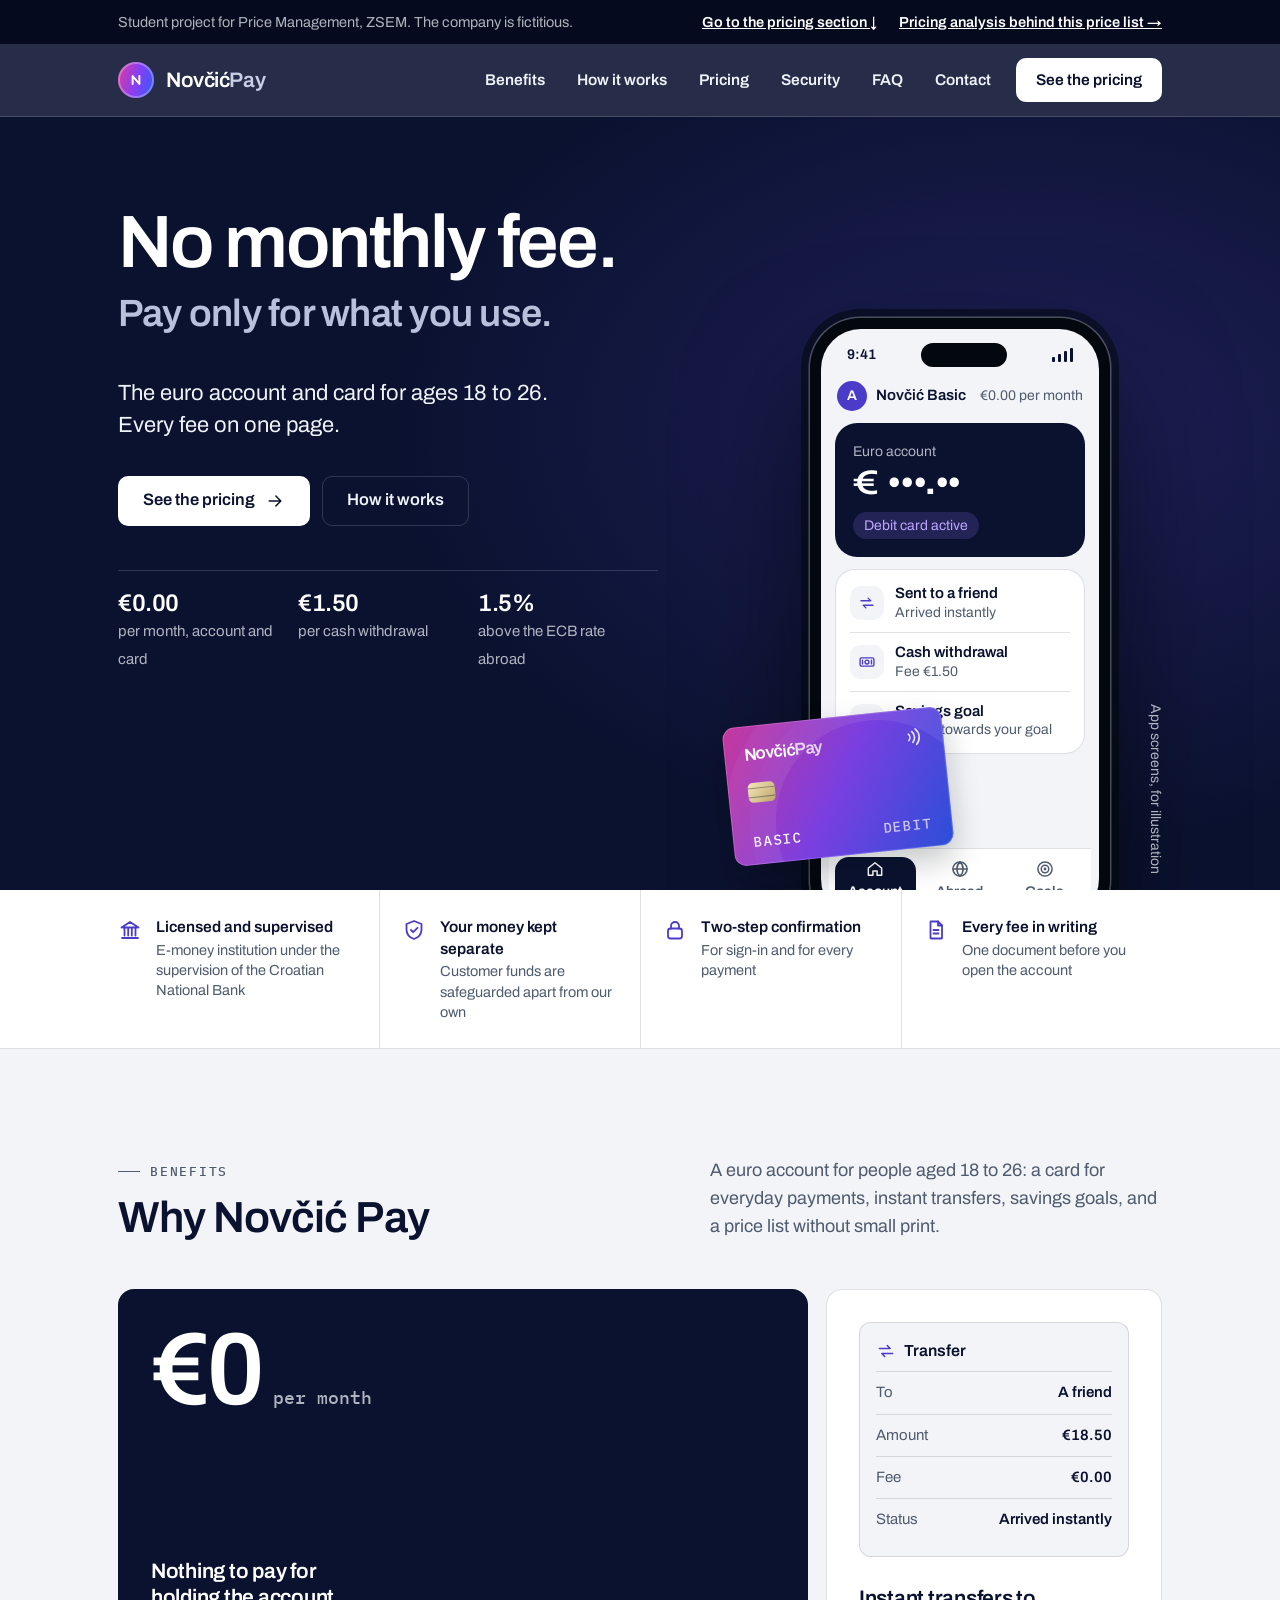
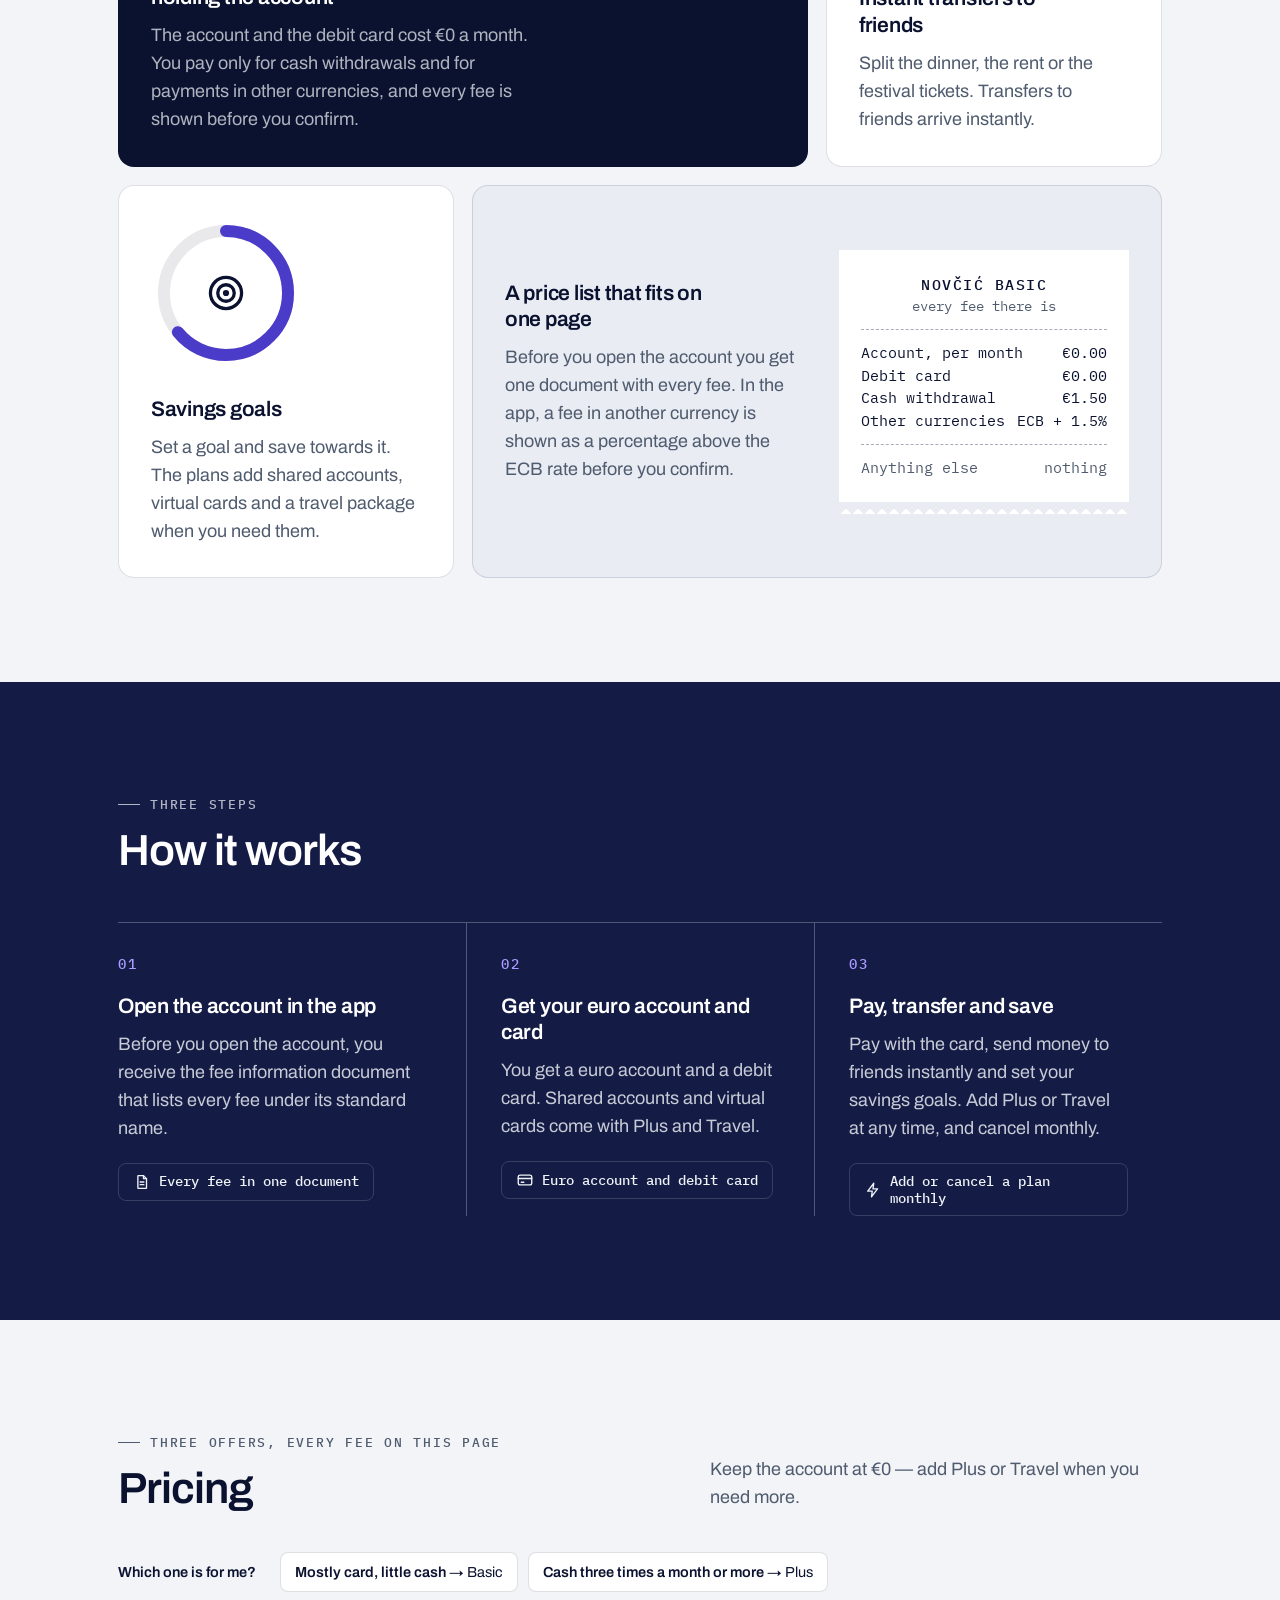
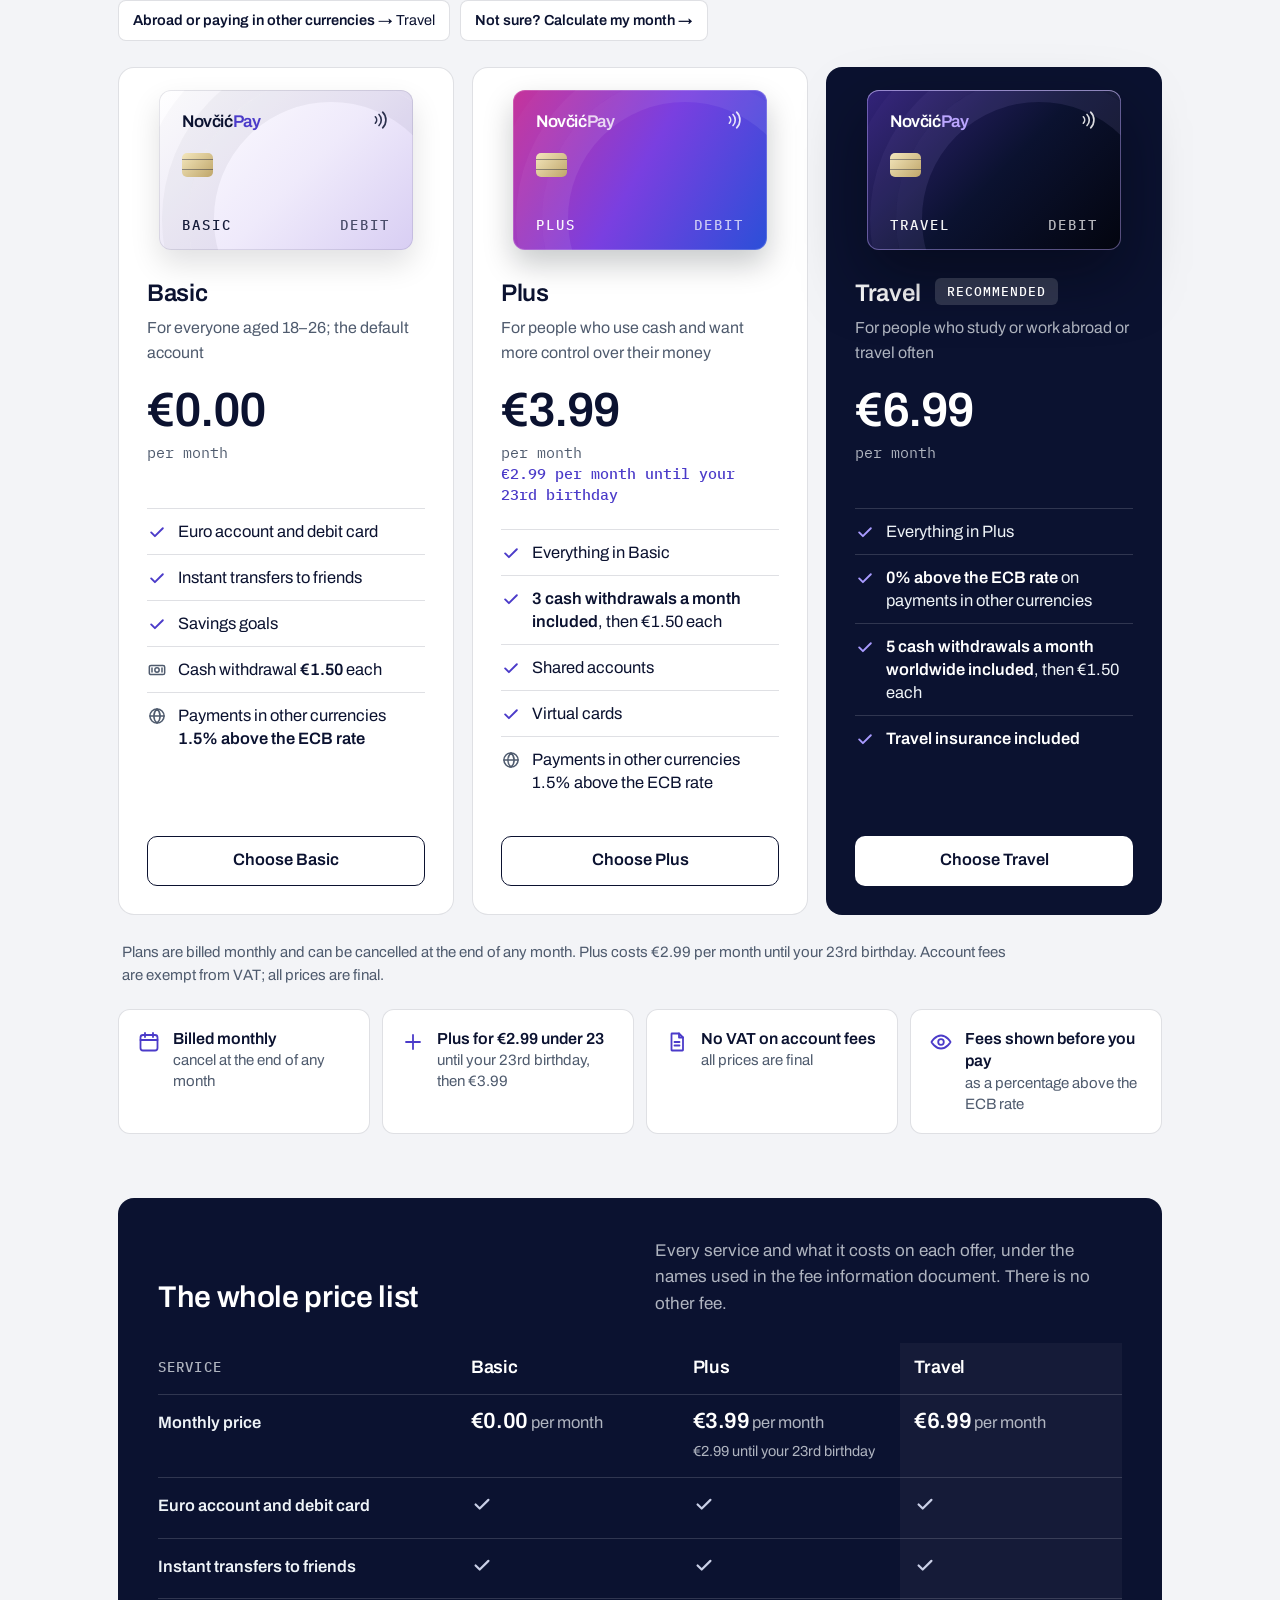
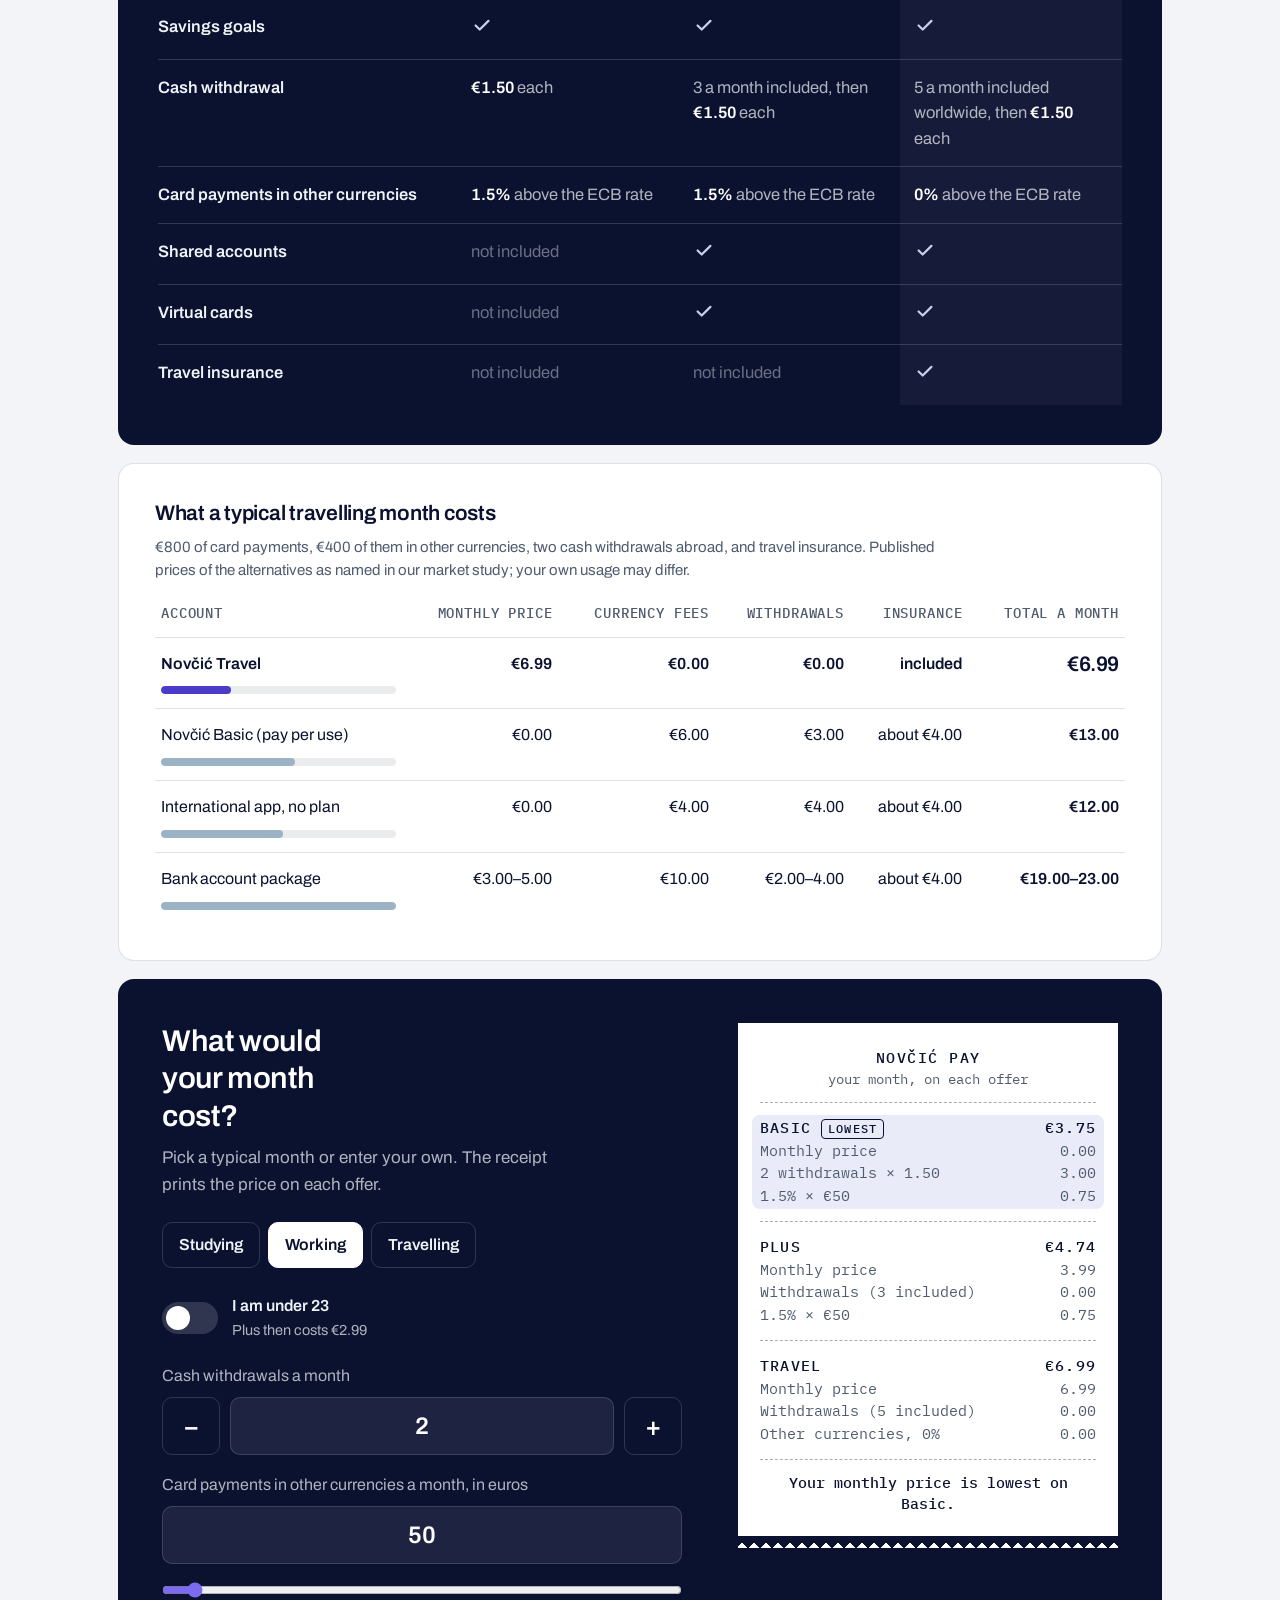
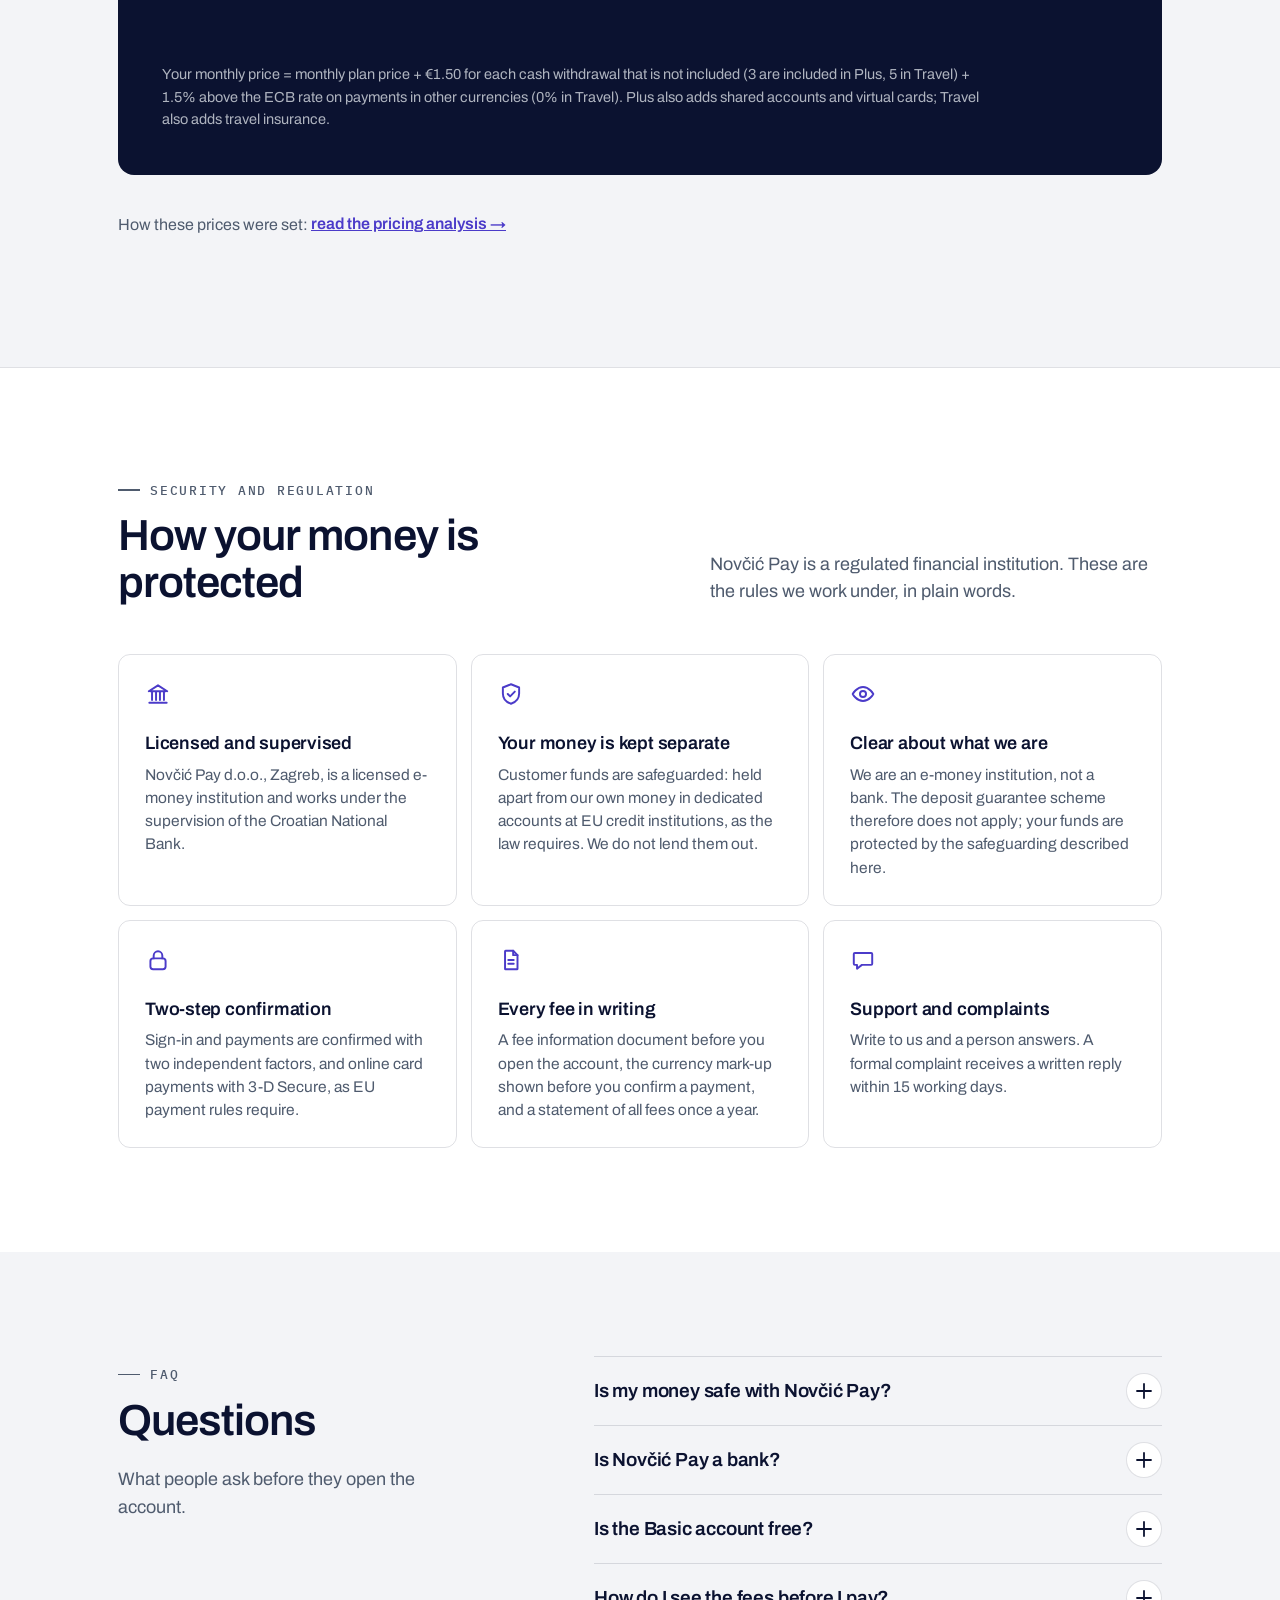
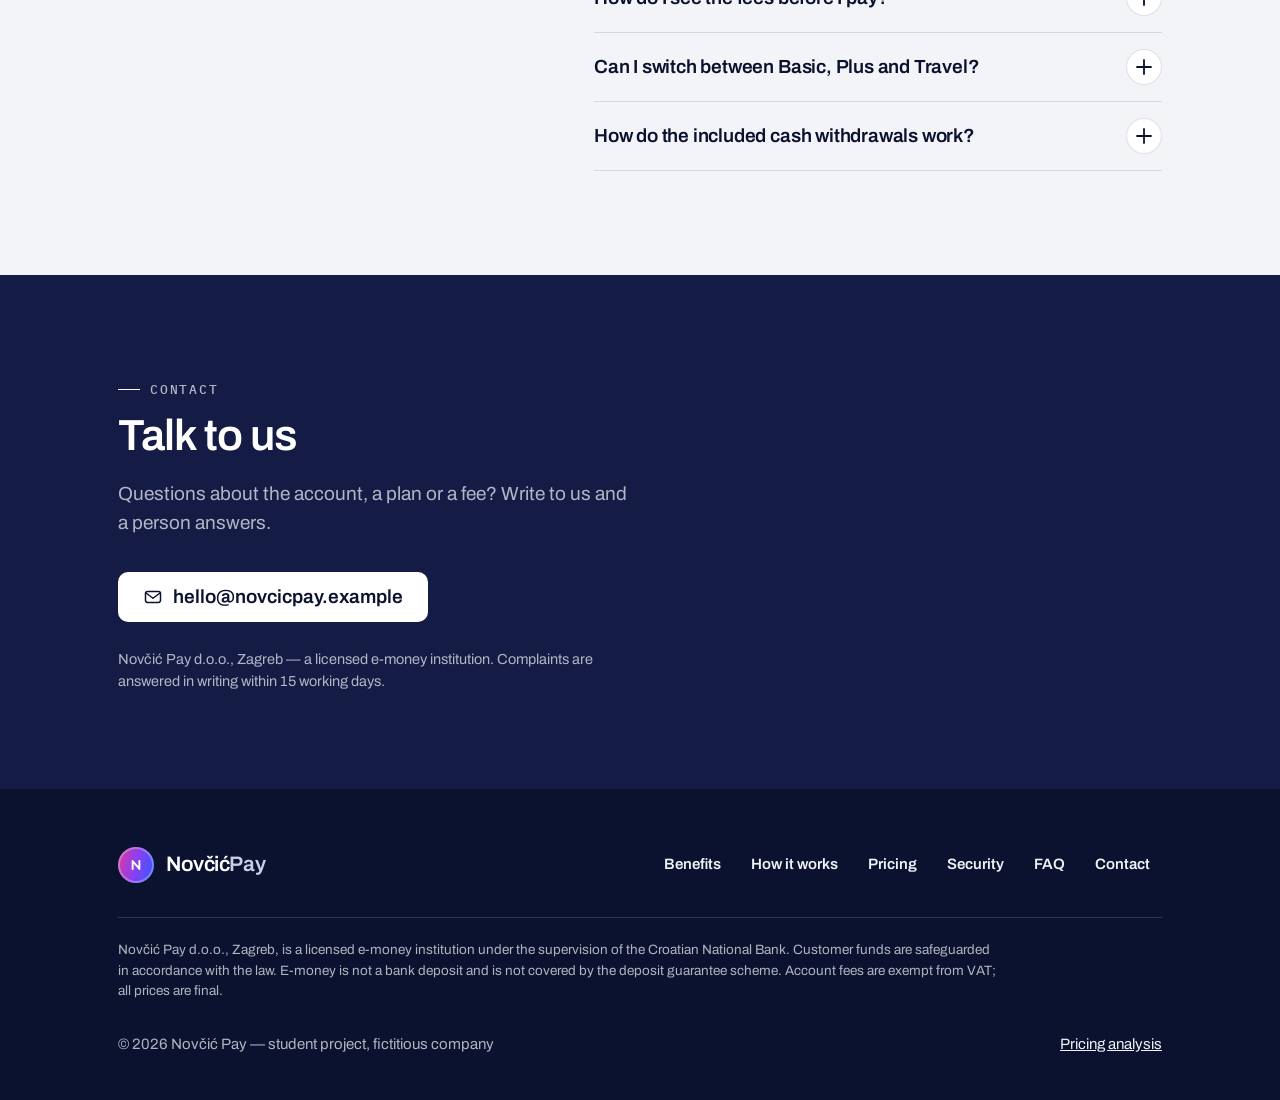
==== commit 71833f6a: "Website: calmer institutional design, trust strip, security and regulation section Co-Authored-By: C" ====
--- a/index.html
+++ b/index.html
@@ -8,11 +8,11 @@
   <meta name="theme-color" content="#0B1230">
   <link rel="icon" href="data:image/svg+xml,%3Csvg xmlns='http://www.w3.org/2000/svg' viewBox='0 0 32 32'%3E%3Ccircle cx='16' cy='16' r='16' fill='%238A3FF0'/%3E%3Ccircle cx='16' cy='16' r='12.500' fill='none' stroke='%23FFFFFF' stroke-opacity='.25' stroke-width='1.500'/%3E%3Cpath d='M11.500 21.500V10.500l9 11V10.500' fill='none' stroke='%23FFFFFF' stroke-width='3' stroke-linecap='round' stroke-linejoin='round'/%3E%3C/svg%3E">
   <style>
-    @font-face { font-family: "Archivo"; font-weight: 400; font-display: swap; src: url([data-uri]) format("woff2"); }
-    @font-face { font-family: "Archivo"; font-weight: 600; font-display: swap; src: url([data-uri]) format("woff2"); }
-    @font-face { font-family: "Archivo Display"; font-weight: 600; font-display: swap; src: url([data-uri]) format("woff2"); }
-    @font-face { font-family: "Plex Mono"; font-weight: 400; font-display: swap; src: url([data-uri]) format("woff2"); }
-    @font-face { font-family: "Plex Mono"; font-weight: 500; font-display: swap; src: url([data-uri]) format("woff2"); }
+    @font-face { font-family: "Archivo"; font-weight: 400; font-display: swap; src: url([data-uri]) format("woff2"); }
+    @font-face { font-family: "Archivo"; font-weight: 600; font-display: swap; src: url([data-uri]) format("woff2"); }
+    @font-face { font-family: "Archivo Display"; font-weight: 600; font-display: swap; src: url([data-uri]) format("woff2"); }
+    @font-face { font-family: "Plex Mono"; font-weight: 400; font-display: swap; src: url([data-uri]) format("woff2"); }
+    @font-face { font-family: "Plex Mono"; font-weight: 500; font-display: swap; src: url([data-uri]) format("woff2"); }
     :root {
       --ink: #0B1230; --ink-2: #141B45; --blue: #4A2FC4; --sky: #E4DCFB; --coin: #BBA6FF; --coin-deep: #7B3FE4; --coin-light: #D9CCFF;
       --g1: #DE3A9C; --g2: #8A3FF0; --g3: #2E5BFF; --grad: linear-gradient(105deg, var(--g1) 0%, var(--g2) 50%, var(--g3) 100%); --grad-text: linear-gradient(100deg, #FF86CC 0%, #BBA6FF 50%, #86A6FF 100%);
@@ -537,6 +537,150 @@
       footer .top { flex-direction: column; align-items: flex-start; }
       footer .links { margin: 0 -12px; }
     }
+
+    /* ---------- institutional pass: calmer, heavier on trust, lighter on decoration ---------- */
+    :root { --cream: #F3F4F7; --r-xl: 16px; --r-lg: 12px; --accent: #4B3BC9; --accent-on-dark: #A99BFF; --muted: #4F5B6E; --blue: #4B3BC9; }
+    h1, h2, h3 { font-family: var(--sans); font-weight: 600; letter-spacing: -.022em; }
+    h2 { font-size: clamp(30px, 3.4vw, 44px); line-height: 1.08; }
+    h3 { font-size: 21px; letter-spacing: -.012em; line-height: 1.25; }
+    section { padding: 104px 0; }
+    .eyebrow { font-size: 12.5px; letter-spacing: .14em; color: var(--muted); margin-bottom: 16px; }
+    .eyebrow::before { width: 22px; height: 1.5px; border-radius: 0; background: currentColor; }
+    .btn { min-height: 50px; padding: 0 24px; font-size: 16.5px; border-radius: 10px; border-width: 1.5px; }
+    .btn:hover, .btn:hover .ico, .btn.primary:active { transform: none; }
+    .btn.primary, .btn.primary:hover, .btn.primary:active { background: #fff; color: var(--ink); box-shadow: none; }
+    .btn.primary:hover { background: #E6E9F2; }
+    .btn.dark:hover { background: var(--ink-2); }
+    .logo { font: 600 21px/1 var(--sans); letter-spacing: -.02em; }
+    .logo:hover .coin { transform: none; }
+    .logo b { color: #C9CFE6; }
+    nav a { border-radius: 8px; font-size: 15.5px; }
+    nav li.cta a, nav li.cta a:hover { background: #fff; color: var(--ink); border-radius: 10px; filter: none; }
+    nav li.cta a:hover { background: #E6E9F2; }
+
+    .hero { padding-top: 88px; }
+    .hero::before { background: radial-gradient(900px 600px at 80% 40%, rgba(84, 70, 200, .26), transparent 70%); }
+    .hero h1 { line-height: 1.02; }
+    .hero h1 .l1 { font-size: clamp(38px, 5.8vw, 76px); letter-spacing: -.03em; }
+    .hero h1 em { font-size: clamp(22px, 3vw, 38px); background: none; -webkit-text-fill-color: currentColor; color: #B9C0DC; letter-spacing: -.02em; margin-top: .35em; }
+    .hero-facts b { font: 600 24px/1.2 var(--sans); letter-spacing: -.02em; font-variant-numeric: tabular-nums; }
+    .phone { transform: none; }
+    .pcard { animation: none; transform: rotate(-6deg); }
+    .avatar, .vcard .go { background: var(--accent); }
+    .balance::after { display: none; }
+    .tabs button.on { color: #fff; }
+
+    .trust { background: #fff; border-bottom: 1px solid var(--hair); }
+    .trust ul { list-style: none; margin: 0; padding: 0; display: grid; grid-template-columns: repeat(4, 1fr); }
+    .trust li { display: flex; gap: 14px; align-items: flex-start; padding: 26px 22px 26px 0; font-size: 14.5px; line-height: 1.4; color: var(--muted); }
+    .trust li + li { border-left: 1px solid var(--hair); padding-left: 22px; }
+    .trust b { display: block; color: var(--ink); font-size: 15.5px; margin-bottom: 2px; }
+    .trust .ico { color: var(--accent); margin-top: 2px; }
+
+    .head { margin-bottom: 48px; }
+    .head p { font-size: 18px; }
+    .tile { border: 1px solid var(--hair); min-height: 300px; padding: 32px; }
+    .tile:hover { transform: none; }
+    .t-zero { border-color: transparent; }
+    .t-zero .zero { background: none; -webkit-text-fill-color: currentColor; color: #fff; font: 600 clamp(64px, 8vw, 104px)/.95 var(--sans); letter-spacing: -.04em; font-variant-numeric: tabular-nums; }
+    .t-zero .zero small { -webkit-text-fill-color: var(--on-dark-muted); }
+    .t-send { background: var(--paper); color: var(--ink); }
+    .t-send h3 { color: var(--ink); }
+    .t-send p { color: var(--muted); }
+    .t-send .vcard { background: var(--cream); border-radius: 12px; }
+    .t-send .vcard .t .ico { color: var(--accent); }
+    .t-clear { background: #E9ECF3; }
+    .t-clear p { color: var(--muted); }
+    .t-clear .slip, .calc .slip { transform: none; }
+    .slip { filter: drop-shadow(0 8px 18px rgba(11, 18, 48, .14)); }
+    .bigring .fg, .goalbig .fg { stroke: var(--accent); }
+
+    #how h2 { margin-bottom: 48px; }
+    #how .eyebrow { color: var(--on-dark-muted); }
+    .step .n, .step:hover .n { font: 500 14px/1 var(--mono); letter-spacing: .14em; color: var(--accent-on-dark); -webkit-text-stroke: 0; margin-bottom: 22px; }
+    .step .tagline { border-radius: 8px; color: var(--on-dark); border-color: var(--hair-dark); }
+
+    #pricing .head { margin-bottom: 40px; }
+    .value { font-size: 18px; }
+    .pick > span, .pick > a { border-radius: 8px; }
+    .plan { border: 1px solid var(--hair); padding: 28px; }
+    .plan:hover { transform: none; box-shadow: none; }
+    .plan .art .card3d { transform: none; }
+    .card3d { border-radius: 12px; box-shadow: 0 14px 30px rgba(3, 12, 19, .22), inset 0 0 0 1px rgba(255, 255, 255, .18); }
+    .card3d.light { box-shadow: 0 14px 30px rgba(3, 12, 19, .12), inset 0 0 0 1px rgba(11, 18, 48, .1); }
+    .card3d::after { display: none; }
+    .card3d .brandname { font-family: var(--sans); }
+    .plan h3 { font-size: 24px; }
+    .plan .price { font: 600 48px/1 var(--sans); letter-spacing: -.03em; font-variant-numeric: tabular-nums; }
+    .plan .tag { background: rgba(255, 255, 255, .14); color: #fff; border-radius: 6px; font-size: 12.5px; letter-spacing: .08em; text-transform: uppercase; }
+    .plan.recommended { border-color: transparent; }
+    .plan li .ico, .terms .ico { color: var(--accent); }
+    .plan.recommended li .ico { color: var(--accent-on-dark); }
+    .terms li { border-radius: 12px; border: 1px solid var(--hair); }
+    .feelist h3, .calc h3 { font-size: 30px; }
+    .feelist th { font: 600 18px/1 var(--sans); letter-spacing: -.01em; }
+    .feelist .price-row td b { font: 600 22px/1 var(--sans); letter-spacing: -.02em; color: #fff; font-variant-numeric: tabular-nums; }
+    .feelist .yes { color: #C9CFE6; }
+    .feelist th:last-child, .feelist td:last-child { background: rgba(255, 255, 255, .04); }
+    .feelist tbody tr:hover { background: transparent; }
+    .compare { border: 1px solid var(--hair); }
+    .compare tbody tr:hover { background: rgba(11, 18, 48, .03); }
+    .compare tr.us td.total { font: 600 21px/1.2 var(--sans); letter-spacing: -.02em; }
+    .meter { height: 8px; }
+    .us .meter i { background: var(--accent); }
+    .calc::before { display: none; }
+    .presets button, .step-b, .field input[type=number] { border-radius: 10px; font-family: var(--sans); }
+    .presets button.on, .step-b:hover { background: #fff; color: var(--ink); border-color: #fff; }
+    .presets button:hover, .field input[type=number]:focus { border-color: var(--on-dark); }
+    .switch input:checked + .knob { background: #7C6BF0; }
+    .calc input[type=range] { accent-color: #7C6BF0; }
+    .res.best { background: #E9ECF8; }
+    .res.best .dim { color: var(--muted); }
+    .res.best .name span:first-child::after { transform: none; animation: none; border-width: 1px; border-radius: 4px; font-size: 12px; }
+
+    #security { background: var(--paper); border-top: 1px solid var(--hair); }
+    .sec-grid { display: grid; grid-template-columns: repeat(3, 1fr); gap: 14px; }
+    .sec { border: 1px solid var(--hair); border-radius: 12px; padding: 26px; }
+    .sec .ico { width: 26px; height: 26px; color: var(--accent); }
+    .sec h3 { font-size: 18px; margin: 16px 0 8px; }
+    .sec p { margin: 0; color: var(--muted); font-size: 15.5px; line-height: 1.5; }
+
+    #faq { background: var(--cream); }
+    .faq summary { font-size: 19px; min-height: 68px; }
+    .faq summary i { background: #fff; border: 1px solid var(--hair); width: 36px; height: 36px; }
+    .faq summary:hover i { background: #fff; border-color: var(--ink); }
+    .faq .side p { font-size: 18px; }
+
+    .contact { background: var(--ink-2); padding: 96px 0; }
+    .contact::before { display: none; }
+    .contact p { color: var(--on-dark-muted); font-size: 19px; }
+    .contact .legal { color: var(--on-dark-muted); font-size: 14.5px; }
+    .contact .eyebrow { color: var(--on-dark-muted); }
+    .contact .btn.dark:hover { background: #E6E9F2; color: var(--ink); }
+    footer .links a { border-radius: 8px; }
+    .foot-legal { font-size: 13.5px; line-height: 1.55; max-width: 880px; margin: 0 0 20px; }
+
+    .js .reveal { transform: translateY(14px); transition-duration: .6s; }
+    @keyframes rise { from { opacity: 0; transform: translateY(14px); } to { opacity: 1; transform: none; } }
+    @media (max-width: 980px) {
+      section { padding: 80px 0; }
+      .trust ul { grid-template-columns: 1fr 1fr; }
+      .trust li:nth-child(3) { border-left: 0; padding-left: 0; }
+      .trust li:nth-child(n+3) { border-top: 1px solid var(--hair); }
+      .sec-grid { grid-template-columns: 1fr 1fr; }
+    }
+    @media (max-width: 600px) {
+      section { padding: 64px 0; }
+      .trust ul, .sec-grid { grid-template-columns: 1fr; }
+      .trust li, .trust li + li { border-left: 0; padding: 16px 0; }
+      .trust li + li { border-top: 1px solid var(--hair); }
+      .tile { padding: 26px 22px; min-height: 0; border-radius: 14px; }
+      .plan { padding: 24px 20px; border-radius: 14px; }
+      .plan .price { font-size: 42px; }
+      .compare, .calc, .feelist { border-radius: 14px; }
+      .feelist h3, .calc h3 { font-size: 25px; }
+      .contact { padding: 68px 0; }
+    }
   </style>
 </head>
 <body>
@@ -557,6 +701,10 @@
     <symbol id="i-cal" viewBox="0 0 24 24"><rect x="3.500" y="5" width="17" height="15.500" rx="2.500"/><path d="M3.500 10h17M8 3v4M16 3v4"/></symbol>
     <symbol id="i-home" viewBox="0 0 24 24"><path d="M4 11l8-6.500 8 6.500v8.500h-5.500v-5h-5v5H4z"/></symbol>
     <symbol id="i-tap" viewBox="0 0 24 24"><path d="M9 11V5.500a1.500 1.500 0 0 1 3 0V11l5.200 1.300a2 2 0 0 1 1.500 2.300l-.7 4.400a2 2 0 0 1-2 1.500h-4.300a3 3 0 0 1-2.400-1.200L6 15.500a1.400 1.400 0 0 1 2.100-1.800z"/></symbol>
+    <symbol id="i-shield" viewBox="0 0 24 24"><path d="M12 3l7.5 3v5.5c0 4.6-3.1 8-7.5 9.5-4.4-1.5-7.5-4.9-7.5-9.5V6z"/><path d="M9 12l2.2 2.2 4.3-4.4"/></symbol>
+    <symbol id="i-lock" viewBox="0 0 24 24"><rect x="5" y="10.5" width="14" height="10" rx="2.5"/><path d="M8 10.5V8a4 4 0 0 1 8 0v2.5"/></symbol>
+    <symbol id="i-bank" viewBox="0 0 24 24"><path d="M3.5 9.5L12 4l8.5 5.5M5 9.5h14M6.5 9.5v8M10.2 9.5v8M13.8 9.5v8M17.5 9.5v8M4 20h16"/></symbol>
+    <symbol id="i-chat" viewBox="0 0 24 24"><path d="M4.5 5.5h15a1 1 0 0 1 1 1v9a1 1 0 0 1-1 1H11l-4.5 3.500v-3.500h-2a1 1 0 0 1-1-1v-9a1 1 0 0 1 1-1z"/></symbol>
   </svg>
 
   <div class="project">
@@ -573,6 +721,7 @@
           <li><a href="#benefits">Benefits</a></li>
           <li><a href="#how">How it works</a></li>
           <li><a href="#pricing">Pricing</a></li>
+          <li><a href="#security">Security</a></li>
           <li><a href="#faq">FAQ</a></li>
           <li><a href="#contact">Contact</a></li>
           <li class="cta"><a href="#pricing">See the pricing</a></li>
@@ -583,10 +732,6 @@
 
   <main id="top">
     <section class="hero">
-      <svg class="rings" viewBox="0 0 1100 1100" fill="none" stroke="currentColor" aria-hidden="true">
-        <circle cx="550" cy="550" r="250" stroke-width="1.500"/><circle cx="550" cy="550" r="350" stroke-width="1.500"/><circle cx="550" cy="550" r="450" stroke-width="1.500"/>
-        <g class="spin"><circle cx="550" cy="550" r="300" stroke-width="1.500" stroke-dasharray="3 14"/><circle cx="550" cy="550" r="500" stroke-width="1.500" stroke-dasharray="3 18"/></g>
-      </svg>
       <div class="wrap">
         <h1><span class="l1">No monthly fee.</span> <em>Pay only for what you use.</em></h1>
         <div class="hero-grid">
@@ -641,26 +786,19 @@
                 </div>
               </div>
             </div>
-            <button type="button" class="coinbtn" id="coin" aria-label="Flip the coin">
-              <svg class="cointext" viewBox="0 0 220 220" aria-hidden="true"><defs><path id="circ" d="M110 110m-96 0a96 96 0 1 1 192 0a96 96 0 1 1-192 0"/></defs><text><textPath href="#circ">No monthly fee · pay per use · no monthly fee · pay per use · </textPath></text></svg>
-              <span class="coin3d">
-                <span class="face"><b>€0</b><small>per month</small></span>
-                <span class="face back"><svg viewBox="0 0 32 32"><path d="M10 23V9l12 14V9"/></svg></span>
-              </span>
-            </button>
-            <span class="cointip" aria-hidden="true">↑ flip me</span>
-            <div class="float f-tip" aria-hidden="true"><svg class="ico"><use href="#i-tap"/></svg>Tap the app tabs</div>
             <div class="pcard" aria-hidden="true"><div class="card3d"><div class="brandname">Novčić<b>Pay</b></div><svg class="ico wave"><use href="#i-wave"/></svg><div class="emv"></div><div class="tier">Basic</div><div class="kind">Debit</div></div></div>
           </div>
         </div>
       </div>
     </section>
-    <div class="checks" aria-hidden="true"></div>
-
-    <div class="marquee" aria-hidden="true">
-      <div class="track">
-        <ul><li>€0.00 per month</li><li>Cash withdrawal €1.50</li><li>1.5% above the ECB rate</li><li>Plus €3.99 per month</li><li>Plus €2.99 under 23</li><li>Travel €6.99 per month</li><li>Every fee shown before you pay</li><li>Cancel plans monthly</li></ul>
-        <ul><li>€0.00 per month</li><li>Cash withdrawal €1.50</li><li>1.5% above the ECB rate</li><li>Plus €3.99 per month</li><li>Plus €2.99 under 23</li><li>Travel €6.99 per month</li><li>Every fee shown before you pay</li><li>Cancel plans monthly</li></ul>
+    <div class="trust" aria-label="Why you can rely on Novčić Pay">
+      <div class="wrap">
+        <ul>
+          <li><svg class="ico" aria-hidden="true"><use href="#i-bank"/></svg><span><b>Licensed and supervised</b>E-money institution under the supervision of the Croatian National Bank</span></li>
+          <li><svg class="ico" aria-hidden="true"><use href="#i-shield"/></svg><span><b>Your money kept separate</b>Customer funds are safeguarded apart from our own</span></li>
+          <li><svg class="ico" aria-hidden="true"><use href="#i-lock"/></svg><span><b>Two-step confirmation</b>For sign-in and for every payment</span></li>
+          <li><svg class="ico" aria-hidden="true"><use href="#i-doc"/></svg><span><b>Every fee in writing</b>One document before you open the account</span></li>
+        </ul>
       </div>
     </div>
 
@@ -668,28 +806,27 @@
       <div class="wrap">
         <div class="head reveal">
           <div><span class="eyebrow">Benefits</span><h2>Why Novčić Pay</h2></div>
-          <p>Built for the way people aged 18 to 26 actually use money: a card for everyday payments, a quick way to split a bill, and a place to save for the next trip.</p>
+          <p>A euro account for people aged 18 to 26: a card for everyday payments, instant transfers, savings goals, and a price list without small print.</p>
         </div>
         <div class="bento">
           <div class="tile t-zero reveal">
-            <div class="stack" aria-hidden="true"><i></i><i></i><i></i><i></i></div>
             <div class="top"><div class="zero">€0<small>per month</small></div></div>
             <h3>Nothing to pay for holding the account</h3>
             <p>The account and the debit card cost €0 a month. You pay only for cash withdrawals and for payments in other currencies, and every fee is shown before you confirm.</p>
           </div>
           <div class="tile t-send reveal" style="--d:.08s">
-            <div class="top"><div class="chat" id="chat"><div class="b">Dinner was great. Split it?</div><button type="button" class="sendbtn" id="send"><svg class="ico" aria-hidden="true"><use href="#i-bolt"/></svg>Send my half</button></div></div>
+            <div class="top"><div class="vcard" aria-hidden="true"><div class="t"><svg class="ico"><use href="#i-send"/></svg>Transfer</div><div class="l"><span>To</span><b>A friend</b></div><div class="l"><span>Amount</span><b>€18.50</b></div><div class="l"><span>Fee</span><b>€0.00</b></div><div class="l"><span>Status</span><b>Arrived instantly</b></div></div></div>
             <h3>Instant transfers to friends</h3>
             <p>Split the dinner, the rent or the festival tickets. Transfers to friends arrive instantly.</p>
           </div>
           <div class="tile t-save reveal">
             <div class="top"><div class="bigring" aria-hidden="true"><svg viewBox="0 0 150 150"><circle class="bg" cx="75" cy="75" r="62"/><circle class="fg" cx="75" cy="75" r="62"/></svg><span><svg class="ico" style="width:44px;height:44px"><use href="#i-target"/></svg></span></div></div>
-            <h3>Savings goals that stick</h3>
+            <h3>Savings goals</h3>
             <p>Set a goal and save towards it. The plans add shared accounts, virtual cards and a travel package when you need them.</p>
           </div>
           <div class="tile t-clear reveal" style="--d:.08s">
             <div class="copy">
-              <h3>A price list that fits on one receipt</h3>
+              <h3>A price list that fits on one page</h3>
               <p>Before you open the account you get one document with every fee. In the app, a fee in another currency is shown as a percentage above the ECB rate before you confirm.</p>
             </div>
             <div class="slip" aria-hidden="true">
@@ -864,14 +1001,39 @@
       </div>
     </section>
 
+    <section id="security">
+      <div class="wrap">
+        <div class="head reveal">
+          <div><span class="eyebrow">Security and regulation</span><h2>How your money is protected</h2></div>
+          <p>Novčić Pay is a regulated financial institution. These are the rules we work under, in plain words.</p>
+        </div>
+        <div class="sec-grid">
+          <div class="sec reveal"><svg class="ico" aria-hidden="true"><use href="#i-bank"/></svg><h3>Licensed and supervised</h3><p>Novčić Pay d.o.o., Zagreb, is a licensed e-money institution and works under the supervision of the Croatian National Bank.</p></div>
+          <div class="sec reveal"><svg class="ico" aria-hidden="true"><use href="#i-shield"/></svg><h3>Your money is kept separate</h3><p>Customer funds are safeguarded: held apart from our own money in dedicated accounts at EU credit institutions, as the law requires. We do not lend them out.</p></div>
+          <div class="sec reveal"><svg class="ico" aria-hidden="true"><use href="#i-eye"/></svg><h3>Clear about what we are</h3><p>We are an e-money institution, not a bank. The deposit guarantee scheme therefore does not apply; your funds are protected by the safeguarding described here.</p></div>
+          <div class="sec reveal"><svg class="ico" aria-hidden="true"><use href="#i-lock"/></svg><h3>Two-step confirmation</h3><p>Sign-in and payments are confirmed with two independent factors, and online card payments with 3-D Secure, as EU payment rules require.</p></div>
+          <div class="sec reveal"><svg class="ico" aria-hidden="true"><use href="#i-doc"/></svg><h3>Every fee in writing</h3><p>A fee information document before you open the account, the currency mark-up shown before you confirm a payment, and a statement of all fees once a year.</p></div>
+          <div class="sec reveal"><svg class="ico" aria-hidden="true"><use href="#i-chat"/></svg><h3>Support and complaints</h3><p>Write to us and a person answers. A formal complaint receives a written reply within 15 working days.</p></div>
+        </div>
+      </div>
+    </section>
+
     <section id="faq" class="faq">
       <div class="wrap">
         <div class="side reveal">
           <span class="eyebrow">FAQ</span>
           <h2>Questions</h2>
-          <p>Four things people ask before they open the account.</p>
+          <p>What people ask before they open the account.</p>
         </div>
         <div class="reveal" style="--d:.1s">
+          <details>
+            <summary>Is my money safe with Novčić Pay?<i aria-hidden="true"><svg class="ico"><use href="#i-plus"/></svg></i></summary>
+            <p>Novčić Pay is a licensed e-money institution supervised by the Croatian National Bank. Your money is safeguarded: it is held separately from our own funds in dedicated accounts at EU credit institutions and is not lent out.</p>
+          </details>
+          <details>
+            <summary>Is Novčić Pay a bank?<i aria-hidden="true"><svg class="ico"><use href="#i-plus"/></svg></i></summary>
+            <p>No. We are an e-money institution. You get a euro account and a debit card, but we do not grant loans and the deposit guarantee scheme for bank deposits does not apply. Your funds are protected by safeguarding instead.</p>
+          </details>
           <details>
             <summary>Is the Basic account free?<i aria-hidden="true"><svg class="ico"><use href="#i-plus"/></svg></i></summary>
             <p>The Basic account has no monthly fee. You pay €1.50 for each cash withdrawal and 1.5% above the ECB reference rate on payments in other currencies, so we do not call it free. Everything else in Basic is included.</p>
@@ -895,10 +1057,10 @@
     <section id="contact" class="contact">
       <div class="wrap reveal">
         <span class="eyebrow">Contact</span>
-        <h2>Contact</h2>
-        <p>Questions about the account or the plans? Write to us.</p>
+        <h2>Talk to us</h2>
+        <p>Questions about the account, a plan or a fee? Write to us and a person answers.</p>
         <a class="btn dark mail" href="mailto:hello@novcicpay.example"><svg class="ico" aria-hidden="true"><use href="#i-mail"/></svg>hello@novcicpay.example</a>
-        <p class="legal">Novčić Pay d.o.o., Zagreb — a licensed e-money company.</p>
+        <p class="legal">Novčić Pay d.o.o., Zagreb — a licensed e-money institution. Complaints are answered in writing within 15 working days.</p>
       </div>
     </section>
   </main>
@@ -907,8 +1069,9 @@
     <div class="wrap">
       <div class="top">
         <a class="logo" href="#top"><span class="coin" aria-hidden="true"><svg viewBox="0 0 32 32"><path d="M10 23V9l12 14V9"/></svg></span><span>Novčić<b>Pay</b></span></a>
-        <div class="links"><a href="#benefits">Benefits</a><a href="#how">How it works</a><a href="#pricing">Pricing</a><a href="#faq">FAQ</a><a href="#contact">Contact</a></div>
+        <div class="links"><a href="#benefits">Benefits</a><a href="#how">How it works</a><a href="#pricing">Pricing</a><a href="#security">Security</a><a href="#faq">FAQ</a><a href="#contact">Contact</a></div>
       </div>
+      <p class="foot-legal">Novčić Pay d.o.o., Zagreb, is a licensed e-money institution under the supervision of the Croatian National Bank. Customer funds are safeguarded in accordance with the law. E-money is not a bank deposit and is not covered by the deposit guarantee scheme. Account fees are exempt from VAT; all prices are final.</p>
       <div class="bottom">
         <span>© 2026 Novčić Pay — student project, fictitious company</span>
         <a href="dashboard/">Pricing analysis</a>
@@ -928,41 +1091,13 @@
         items.forEach(function (el) { io.observe(el); });
       } else { items.forEach(function (el) { el.classList.add("in"); }); }
 
-      /* coin */
-      $("coin").addEventListener("click", function () { this.classList.toggle("flip"); });
-
-      /* phone tabs, cycling until someone taps */
-      var tabs = all(".tabs button"), views = all(".view"), auto = true, cur = 0;
+      /* phone tabs */
+      var tabs = all(".tabs button"), views = all(".view");
       function show(i) {
-        cur = i;
         tabs.forEach(function (t, k) { t.classList.toggle("on", k === i); t.setAttribute("aria-selected", k === i ? "true" : "false"); });
         views.forEach(function (v) { v.classList.toggle("on", v.getAttribute("data-view") === tabs[i].getAttribute("data-go")); });
       }
-      tabs.forEach(function (t, i) { t.addEventListener("click", function () { auto = false; show(i); }); });
-      var calm = window.matchMedia && window.matchMedia("(prefers-reduced-motion: reduce)").matches;
-      if (!calm) { setInterval(function () { if (auto && !document.hidden) { show((cur + 1) % tabs.length); } }, 4200); }
-
-      /* cards tilt towards the pointer */
-      all(".plan").forEach(function (p) {
-        var c = p.querySelector(".card3d");
-        p.addEventListener("pointermove", function (e) {
-          if (calm || e.pointerType === "touch") { return; }
-          var r = p.getBoundingClientRect(), x = (e.clientX - r.left) / r.width - 0.5, y = (e.clientY - r.top) / r.height - 0.5;
-          c.style.setProperty("--ry", (x * 22).toFixed(1) + "deg"); c.style.setProperty("--rx", (-y * 14).toFixed(1) + "deg"); c.style.setProperty("--shine", (x * 60).toFixed(0) + "%");
-        });
-        p.addEventListener("pointerleave", function () { c.style.setProperty("--ry", "0deg"); c.style.setProperty("--rx", "0deg"); c.style.setProperty("--shine", "0%"); });
-      });
-
-      /* send my half */
-      var chat = $("chat"), send = $("send"), sent = false;
-      send.addEventListener("click", function () {
-        if (sent) { all("#chat .dyn").forEach(function (n) { chat.removeChild(n); }); send.lastChild.nodeValue = "Send my half"; sent = false; return; }
-        var a = document.createElement("div"); a.className = "b me dyn"; a.textContent = "Sent · arrived instantly";
-        chat.insertBefore(a, send);
-        setTimeout(function () { if (!sent) { return; } var b = document.createElement("div"); b.className = "b dyn"; b.textContent = "Got it, thanks!"; chat.insertBefore(b, send); }, 700);
-        send.lastChild.nodeValue = "Again"; sent = true;
-      });
-
+      tabs.forEach(function (t, i) { t.addEventListener("click", function () { show(i); }); });
       /* your month */
       var wd = $("calc-wd"), fx = $("calc-fx"), range = $("calc-fx-range"), slip = $("slip"), u23 = $("calc-u23");
       var out = { basic: $("out-basic"), plus: $("out-plus"), travel: $("out-travel") };
@@ -995,7 +1130,6 @@
         box[best].className = "res best";
         verdict.textContent = "Your monthly price is lowest on " + names[best] + ".";
         if (f <= 1000) { range.value = f; }
-        slip.classList.remove("print"); void slip.offsetWidth; slip.classList.add("print");
       }
       wd.addEventListener("input", update); fx.addEventListener("input", update); u23.addEventListener("change", update);
       range.addEventListener("input", function () { fx.value = range.value; update(); });
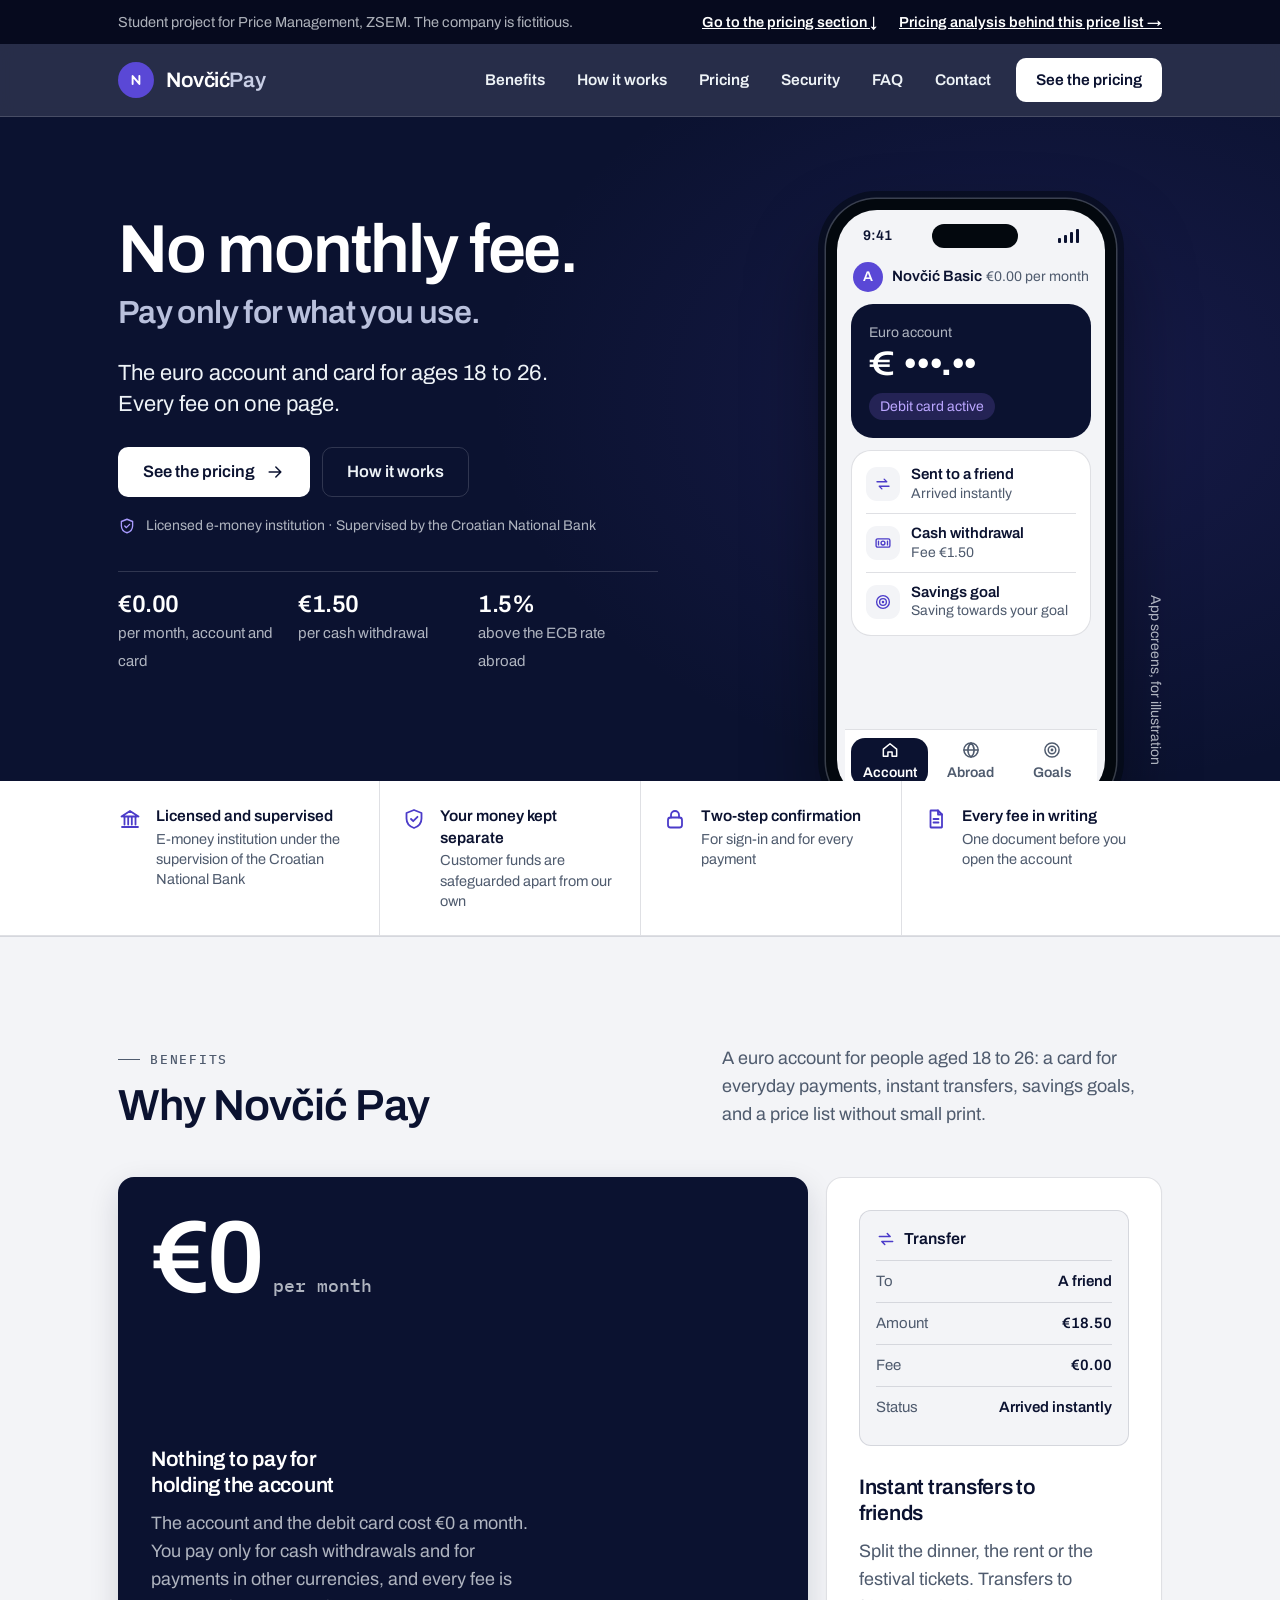
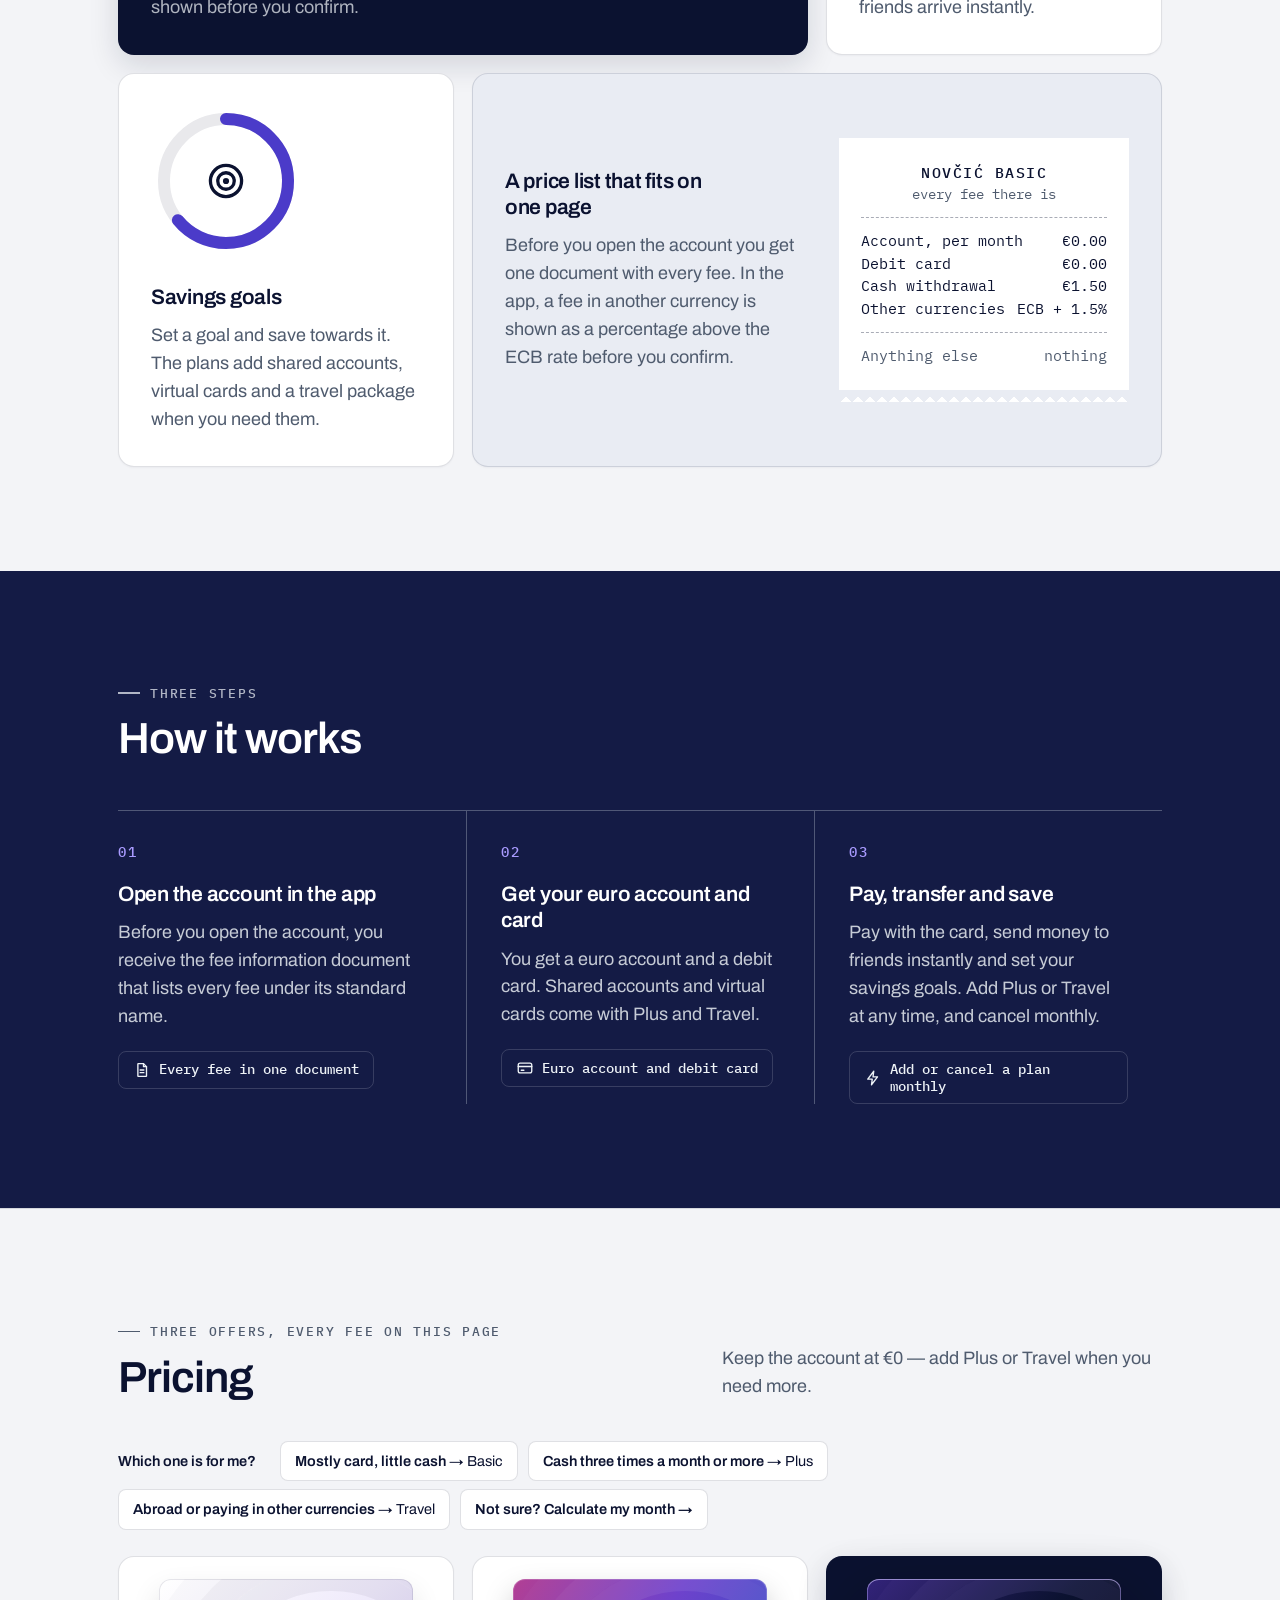
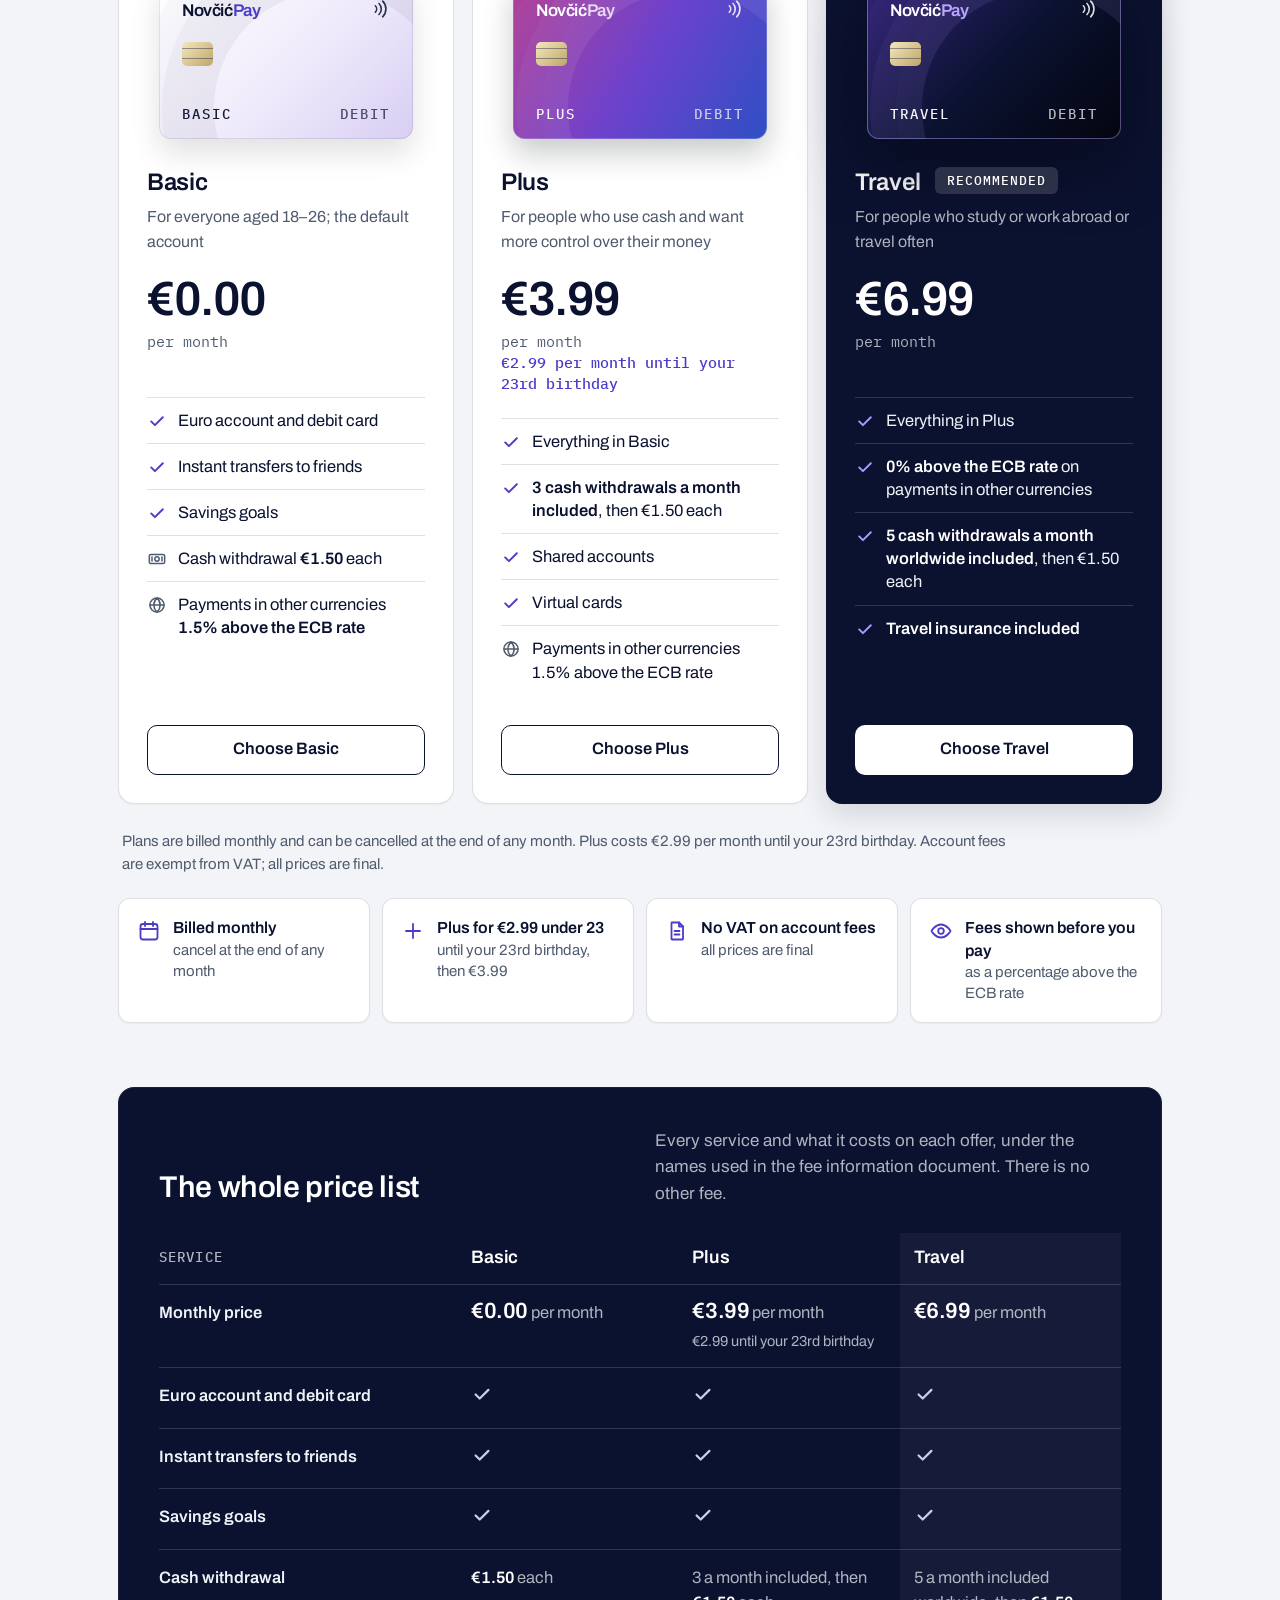
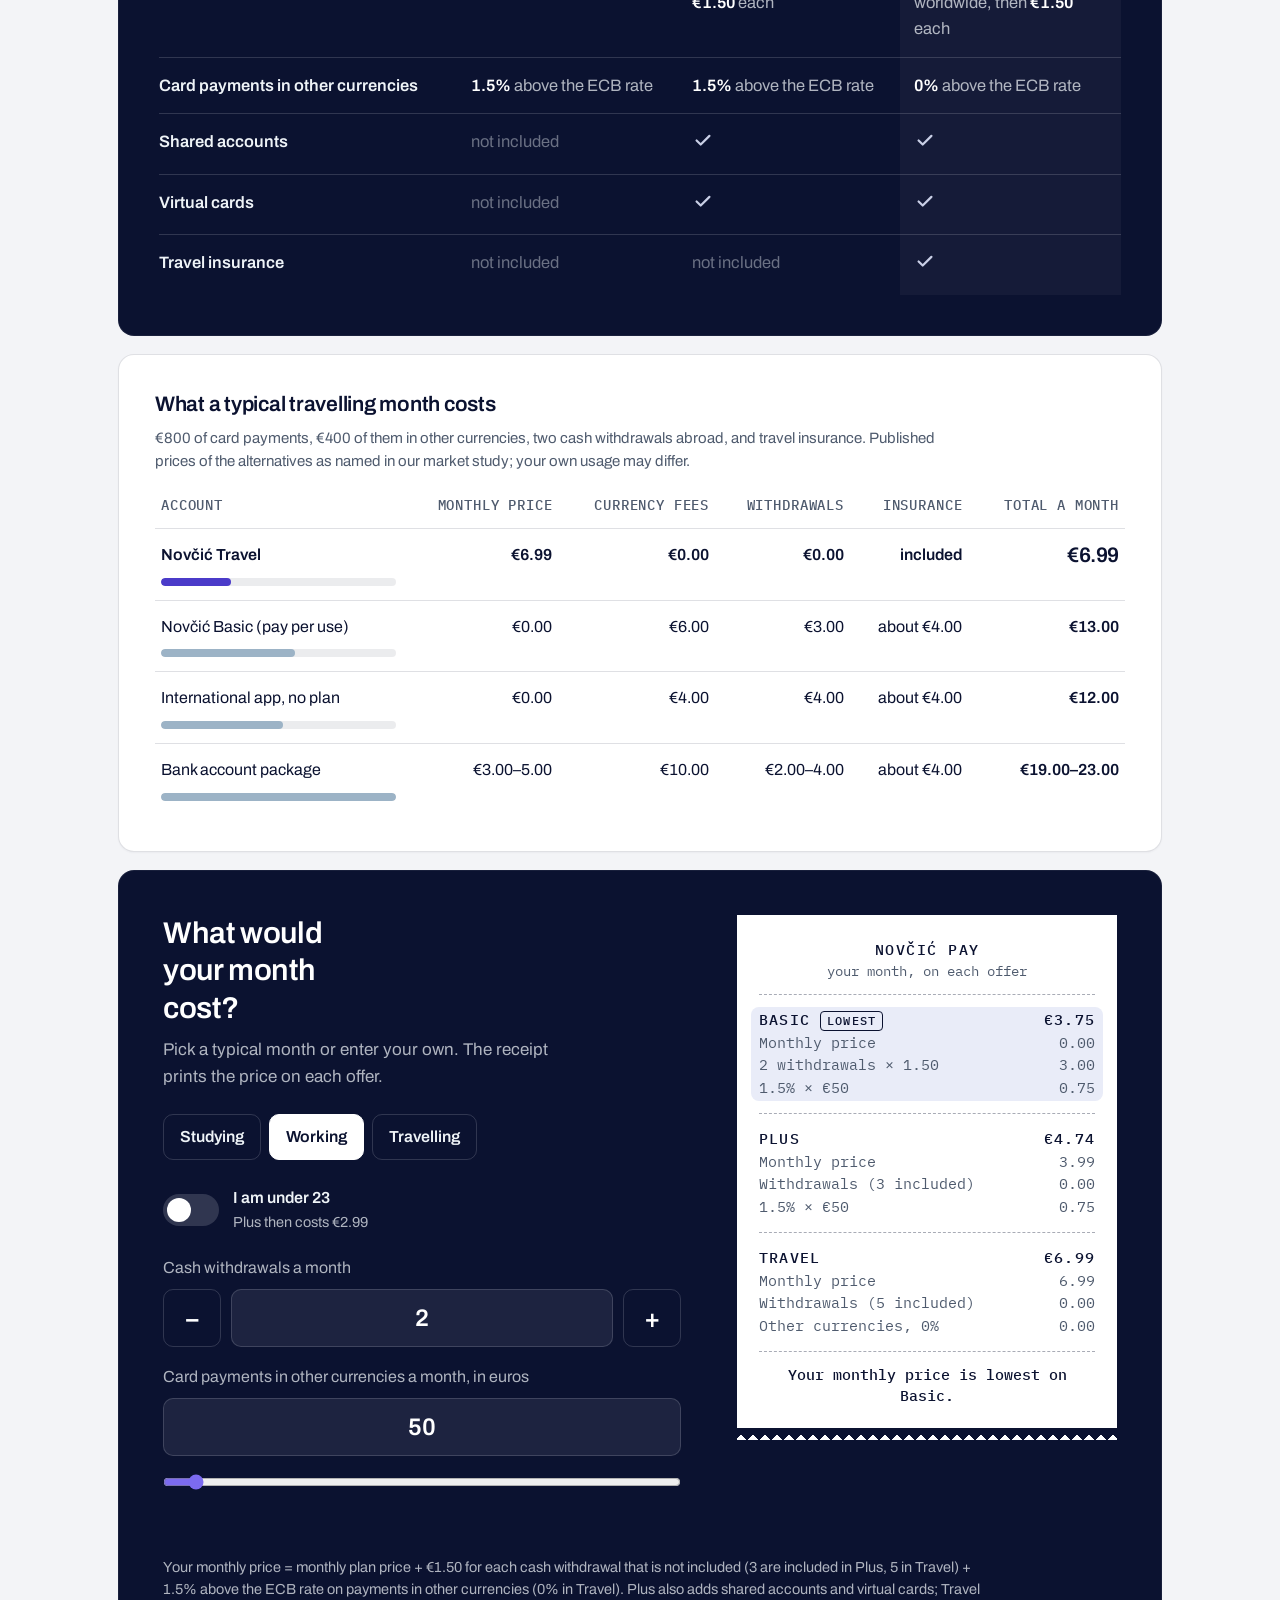
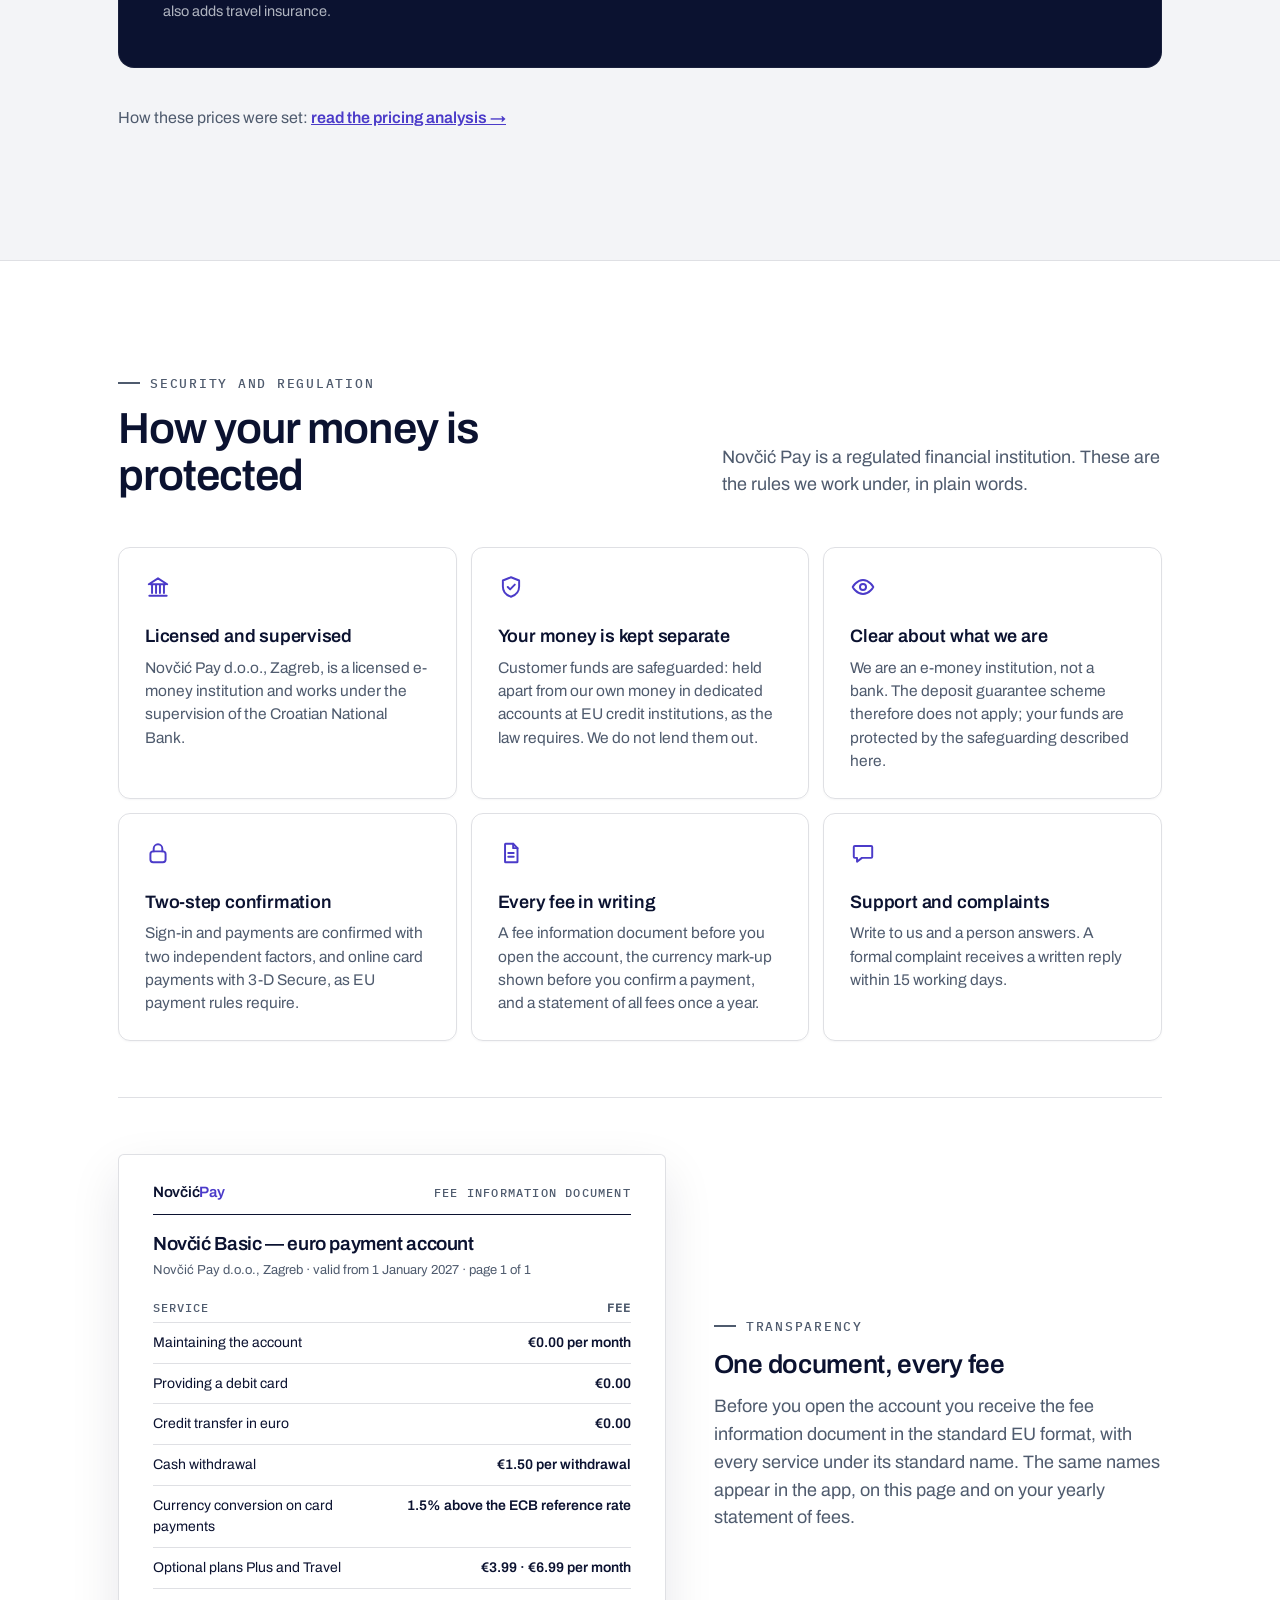
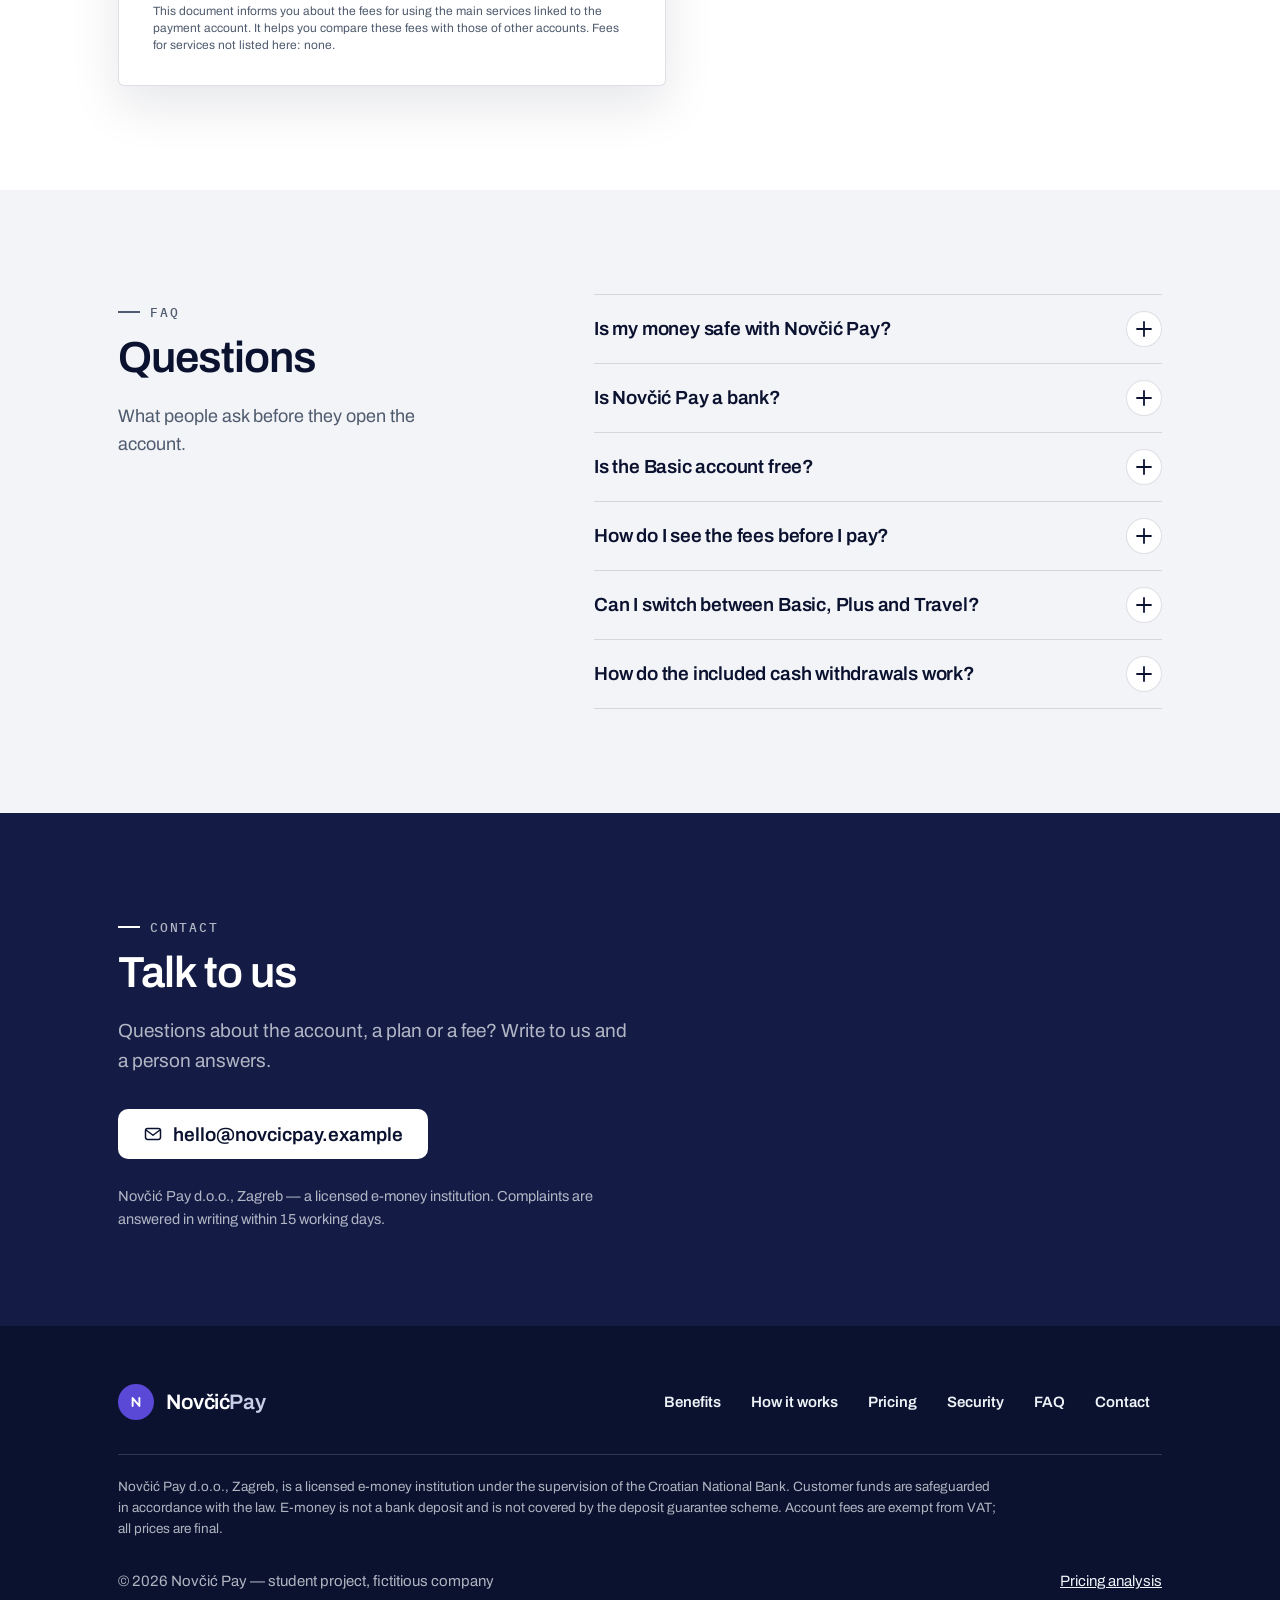
==== commit e3ba2e9d: "Website: premium pass — hero composition, trust line, softer gradient, fee information document visu" ====
--- a/index.html
+++ b/index.html
@@ -8,11 +8,11 @@
   <meta name="theme-color" content="#0B1230">
   <link rel="icon" href="data:image/svg+xml,%3Csvg xmlns='http://www.w3.org/2000/svg' viewBox='0 0 32 32'%3E%3Ccircle cx='16' cy='16' r='16' fill='%238A3FF0'/%3E%3Ccircle cx='16' cy='16' r='12.500' fill='none' stroke='%23FFFFFF' stroke-opacity='.25' stroke-width='1.500'/%3E%3Cpath d='M11.500 21.500V10.500l9 11V10.500' fill='none' stroke='%23FFFFFF' stroke-width='3' stroke-linecap='round' stroke-linejoin='round'/%3E%3C/svg%3E">
   <style>
-    @font-face { font-family: "Archivo"; font-weight: 400; font-display: swap; src: url([data-uri]) format("woff2"); }
-    @font-face { font-family: "Archivo"; font-weight: 600; font-display: swap; src: url([data-uri]) format("woff2"); }
-    @font-face { font-family: "Archivo Display"; font-weight: 600; font-display: swap; src: url([data-uri]) format("woff2"); }
-    @font-face { font-family: "Plex Mono"; font-weight: 400; font-display: swap; src: url([data-uri]) format("woff2"); }
-    @font-face { font-family: "Plex Mono"; font-weight: 500; font-display: swap; src: url([data-uri]) format("woff2"); }
+    @font-face { font-family: "Archivo"; font-weight: 400; font-display: swap; src: url([data-uri]) format("woff2"); }
+    @font-face { font-family: "Archivo"; font-weight: 600; font-display: swap; src: url([data-uri]) format("woff2"); }
+    @font-face { font-family: "Archivo Display"; font-weight: 600; font-display: swap; src: url([data-uri]) format("woff2"); }
+    @font-face { font-family: "Plex Mono"; font-weight: 400; font-display: swap; src: url([data-uri]) format("woff2"); }
+    @font-face { font-family: "Plex Mono"; font-weight: 500; font-display: swap; src: url([data-uri]) format("woff2"); }
     :root {
       --ink: #0B1230; --ink-2: #141B45; --blue: #4A2FC4; --sky: #E4DCFB; --coin: #BBA6FF; --coin-deep: #7B3FE4; --coin-light: #D9CCFF;
       --g1: #DE3A9C; --g2: #8A3FF0; --g3: #2E5BFF; --grad: linear-gradient(105deg, var(--g1) 0%, var(--g2) 50%, var(--g3) 100%); --grad-text: linear-gradient(100deg, #FF86CC 0%, #BBA6FF 50%, #86A6FF 100%);
@@ -681,6 +681,60 @@
       .feelist h3, .calc h3 { font-size: 25px; }
       .contact { padding: 68px 0; }
     }
+
+    /* ---------- premium pass ---------- */
+    :root { --grad: linear-gradient(105deg, #B8449A 0%, #6F49D4 50%, #3B5AD2 100%); }
+    .hero { padding-top: 64px; }
+    .hero::before { background: radial-gradient(800px 560px at 82% 42%, rgba(84, 70, 200, .16), transparent 70%); }
+    .hero-grid { gap: 48px; align-items: center; }
+    .hero h1 .l1 { font-size: clamp(38px, 5.4vw, 68px); }
+    .hero h1 em { font-size: clamp(20px, 2.6vw, 32px); }
+    .hero .lead { margin: 28px 0 26px; max-width: 480px; }
+    .hero .cta { margin-bottom: 18px; }
+    .trustline { display: flex; gap: 10px; align-items: center; font-size: 14px; color: var(--on-dark-muted); margin: 0 0 34px; }
+    .trustline .ico { width: 18px; height: 18px; color: var(--accent-on-dark); }
+    .hero-facts { margin-bottom: 72px; }
+    .scene { margin-top: 0; }
+    .pcard { display: none; }
+    .phone { z-index: 2; box-shadow: 0 0 0 1.5px rgba(238, 243, 247, .22), 0 0 0 8px rgba(3, 8, 14, .5), 0 40px 80px rgba(0, 0, 0, .45); }
+    @media (min-width: 601px) {
+      .scene { height: 600px; }
+      .phone { left: 104px; width: 290px; bottom: -30px; }
+    }
+    .card3d { background: linear-gradient(120deg, #B23F94 0%, #6E42CC 50%, #2F4FC4 100%); }
+    .logo .coin { background: #5A48D6; box-shadow: none; }
+    .avatar { background: #5A48D6; }
+
+    #benefits, #pricing { border-top: 1px solid var(--hair); }
+    .trust li { padding-top: 24px; padding-bottom: 24px; }
+    .tile, .plan, .compare, .sec, .terms li { box-shadow: 0 1px 2px rgba(11, 18, 48, .04); }
+    .plan.recommended, .t-zero { box-shadow: 0 10px 30px rgba(11, 18, 48, .14); }
+    .calc, .feelist { border: 1px solid rgba(255, 255, 255, .06); }
+    .head p { max-width: 440px; }
+
+    .fidwrap { display: grid; grid-template-columns: 1.1fr .9fr; gap: 48px; align-items: center; margin-top: 56px; padding-top: 56px; border-top: 1px solid var(--hair); }
+    .fid { background: #fff; border: 1px solid var(--hair); border-radius: 6px; padding: 30px 34px; box-shadow: 0 20px 50px rgba(11, 18, 48, .10); font-size: 14px; color: var(--ink); max-width: 560px; }
+    .fid-top { display: flex; justify-content: space-between; align-items: center; gap: 12px; font: 500 12px/1 var(--mono); letter-spacing: .1em; text-transform: uppercase; color: var(--muted); padding-bottom: 14px; border-bottom: 1px solid var(--ink); }
+    .fid-top .lg { font: 600 15px/1 var(--sans); letter-spacing: -.02em; text-transform: none; color: var(--ink); }
+    .fid-top .lg b { color: var(--accent); font-weight: 600; }
+    .fid h4 { margin: 18px 0 4px; font: 600 19px/1.2 var(--sans); letter-spacing: -.02em; }
+    .fid-meta { margin: 0 0 14px; color: var(--muted); font-size: 13px; }
+    .fid table { width: 100%; border-collapse: collapse; }
+    .fid th { text-align: left; font: 500 11.5px/1 var(--mono); letter-spacing: .08em; text-transform: uppercase; color: var(--muted); padding: 8px 0; border-bottom: 1px solid var(--hair); }
+    .fid td { padding: 9px 0; border-bottom: 1px solid var(--hair); vertical-align: top; }
+    .fid td:last-child, .fid th:last-child { text-align: right; white-space: nowrap; font-variant-numeric: tabular-nums; font-weight: 600; padding-left: 16px; }
+    .fid-foot { margin: 14px 0 0; font-size: 12px; color: var(--muted); line-height: 1.45; }
+    .fid-copy h3 { font-size: 26px; margin-bottom: 12px; }
+    .fid-copy p { color: var(--muted); margin: 0; }
+    @media (max-width: 980px) {
+      .fidwrap { grid-template-columns: 1fr; gap: 28px; }
+      .fid { max-width: none; }
+    }
+    @media (max-width: 600px) {
+      .fid { padding: 22px 18px; }
+      .fid td:last-child, .fid th:last-child { white-space: normal; }
+      .hero-facts { margin-bottom: 36px; }
+    }
   </style>
 </head>
 <body>
@@ -733,14 +787,15 @@
   <main id="top">
     <section class="hero">
       <div class="wrap">
-        <h1><span class="l1">No monthly fee.</span> <em>Pay only for what you use.</em></h1>
         <div class="hero-grid">
           <div>
+            <h1><span class="l1">No monthly fee.</span> <em>Pay only for what you use.</em></h1>
             <p class="lead">The euro account and card for ages 18 to 26. Every fee on one page.</p>
             <div class="cta">
               <a class="btn primary" href="#pricing">See the pricing <svg class="ico" aria-hidden="true"><use href="#i-arrow"/></svg></a>
               <a class="btn line-dark" href="#how">How it works</a>
             </div>
+            <p class="trustline"><svg class="ico" aria-hidden="true"><use href="#i-shield"/></svg>Licensed e-money institution · Supervised by the Croatian National Bank</p>
             <ul class="hero-facts">
               <li><b>€0.00</b><span>per month, account and card</span></li>
               <li><b>€1.50</b><span>per cash withdrawal</span></li>
@@ -1014,6 +1069,30 @@
           <div class="sec reveal"><svg class="ico" aria-hidden="true"><use href="#i-lock"/></svg><h3>Two-step confirmation</h3><p>Sign-in and payments are confirmed with two independent factors, and online card payments with 3-D Secure, as EU payment rules require.</p></div>
           <div class="sec reveal"><svg class="ico" aria-hidden="true"><use href="#i-doc"/></svg><h3>Every fee in writing</h3><p>A fee information document before you open the account, the currency mark-up shown before you confirm a payment, and a statement of all fees once a year.</p></div>
           <div class="sec reveal"><svg class="ico" aria-hidden="true"><use href="#i-chat"/></svg><h3>Support and complaints</h3><p>Write to us and a person answers. A formal complaint receives a written reply within 15 working days.</p></div>
+        </div>
+        <div class="fidwrap reveal">
+          <div class="fid" aria-label="Fee information document, illustration">
+            <div class="fid-top"><span class="lg">Novčić<b>Pay</b></span><span>Fee information document</span></div>
+            <h4>Novčić Basic — euro payment account</h4>
+            <p class="fid-meta">Novčić Pay d.o.o., Zagreb · valid from 1 January 2027 · page 1 of 1</p>
+            <table>
+              <thead><tr><th>Service</th><th>Fee</th></tr></thead>
+              <tbody>
+                <tr><td>Maintaining the account</td><td>€0.00 per month</td></tr>
+                <tr><td>Providing a debit card</td><td>€0.00</td></tr>
+                <tr><td>Credit transfer in euro</td><td>€0.00</td></tr>
+                <tr><td>Cash withdrawal</td><td>€1.50 per withdrawal</td></tr>
+                <tr><td>Currency conversion on card payments</td><td>1.5% above the ECB reference rate</td></tr>
+                <tr><td>Optional plans Plus and Travel</td><td>€3.99 · €6.99 per month</td></tr>
+              </tbody>
+            </table>
+            <p class="fid-foot">This document informs you about the fees for using the main services linked to the payment account. It helps you compare these fees with those of other accounts. Fees for services not listed here: none.</p>
+          </div>
+          <div class="fid-copy">
+            <span class="eyebrow">Transparency</span>
+            <h3>One document, every fee</h3>
+            <p>Before you open the account you receive the fee information document in the standard EU format, with every service under its standard name. The same names appear in the app, on this page and on your yearly statement of fees.</p>
+          </div>
         </div>
       </div>
     </section>
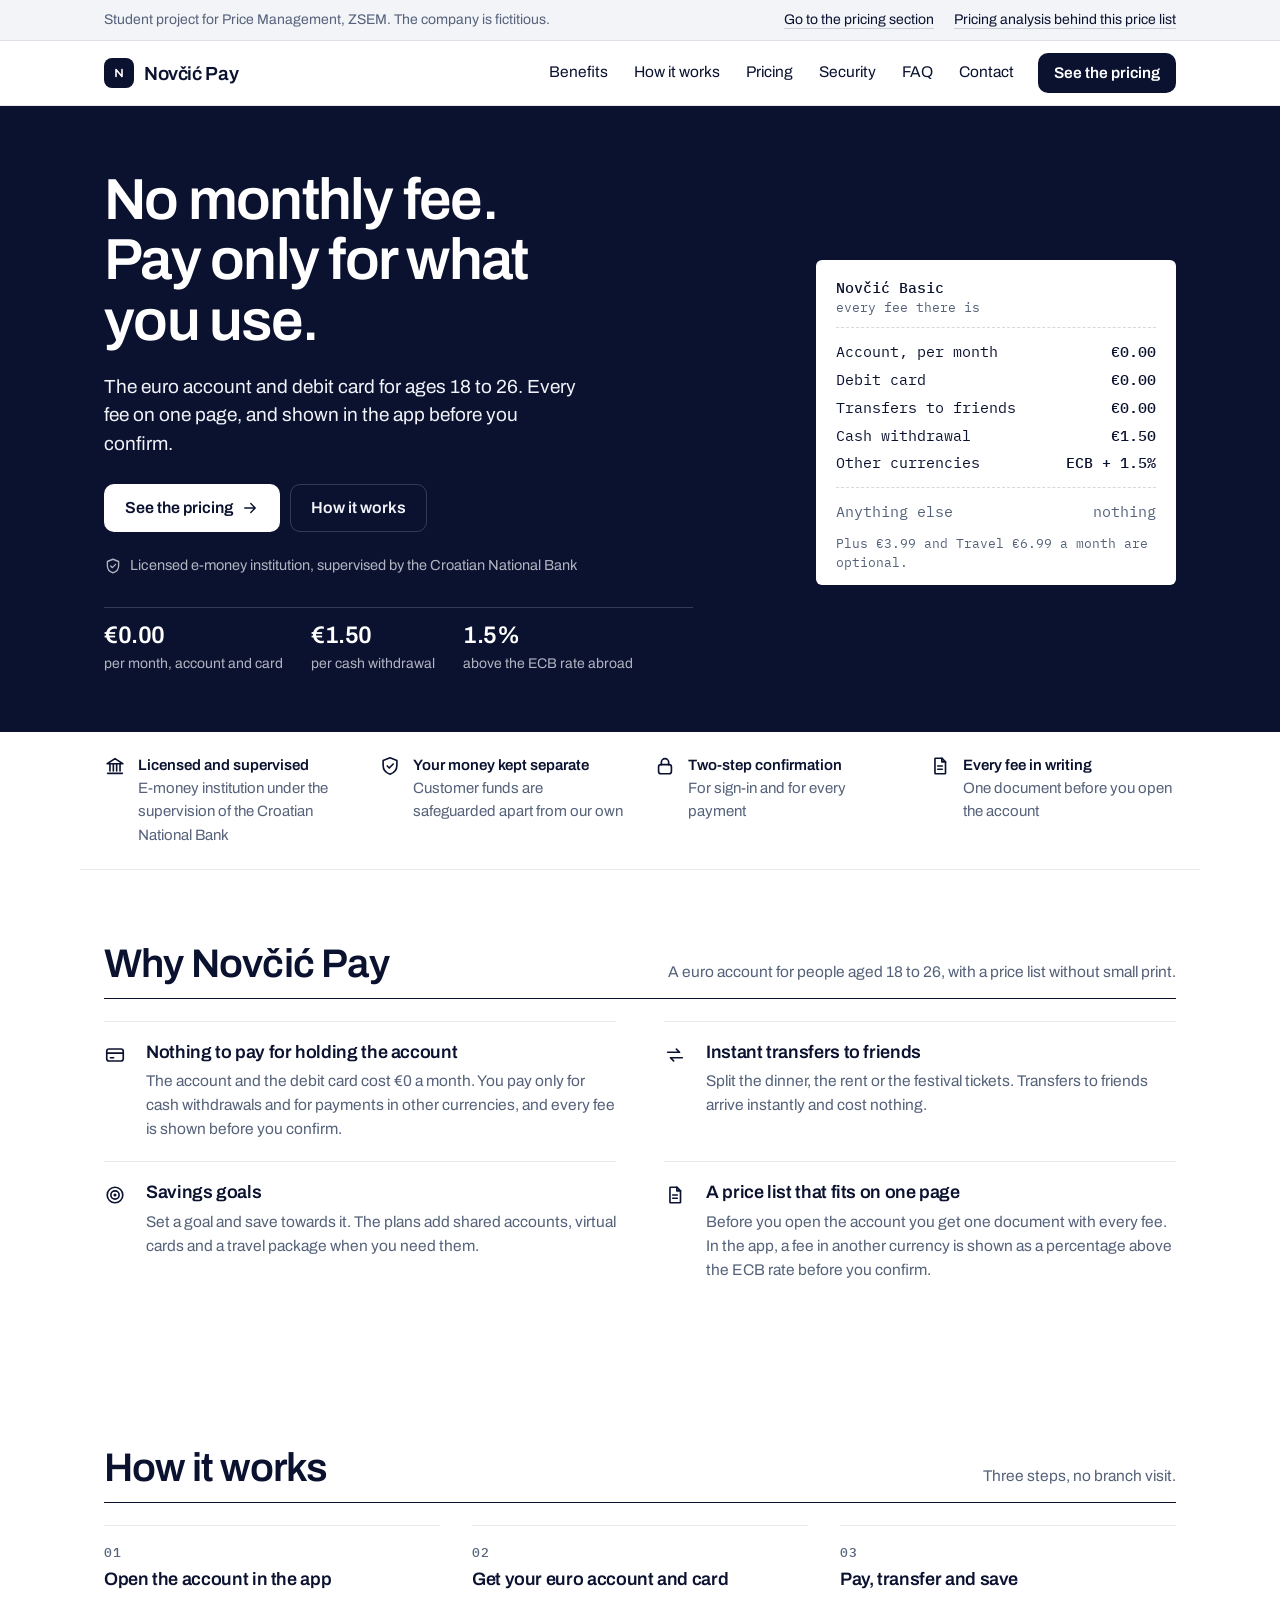
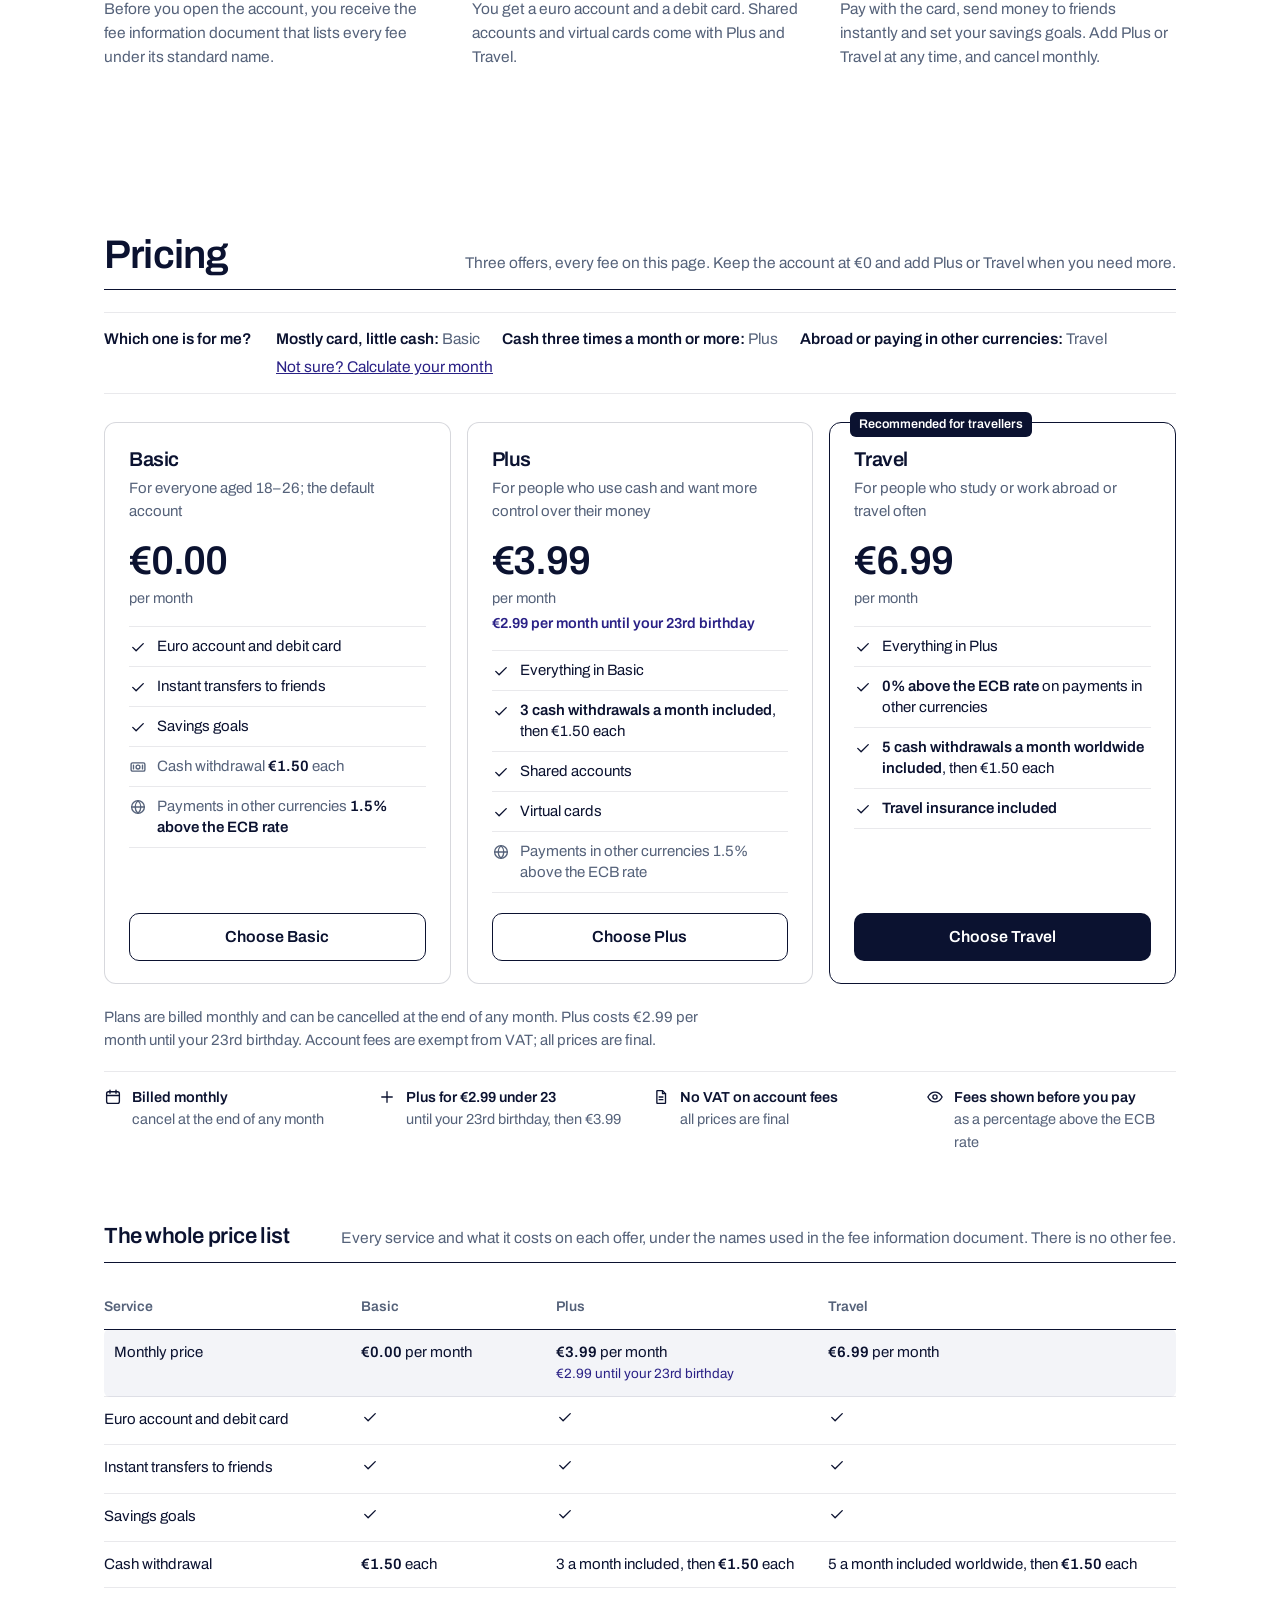
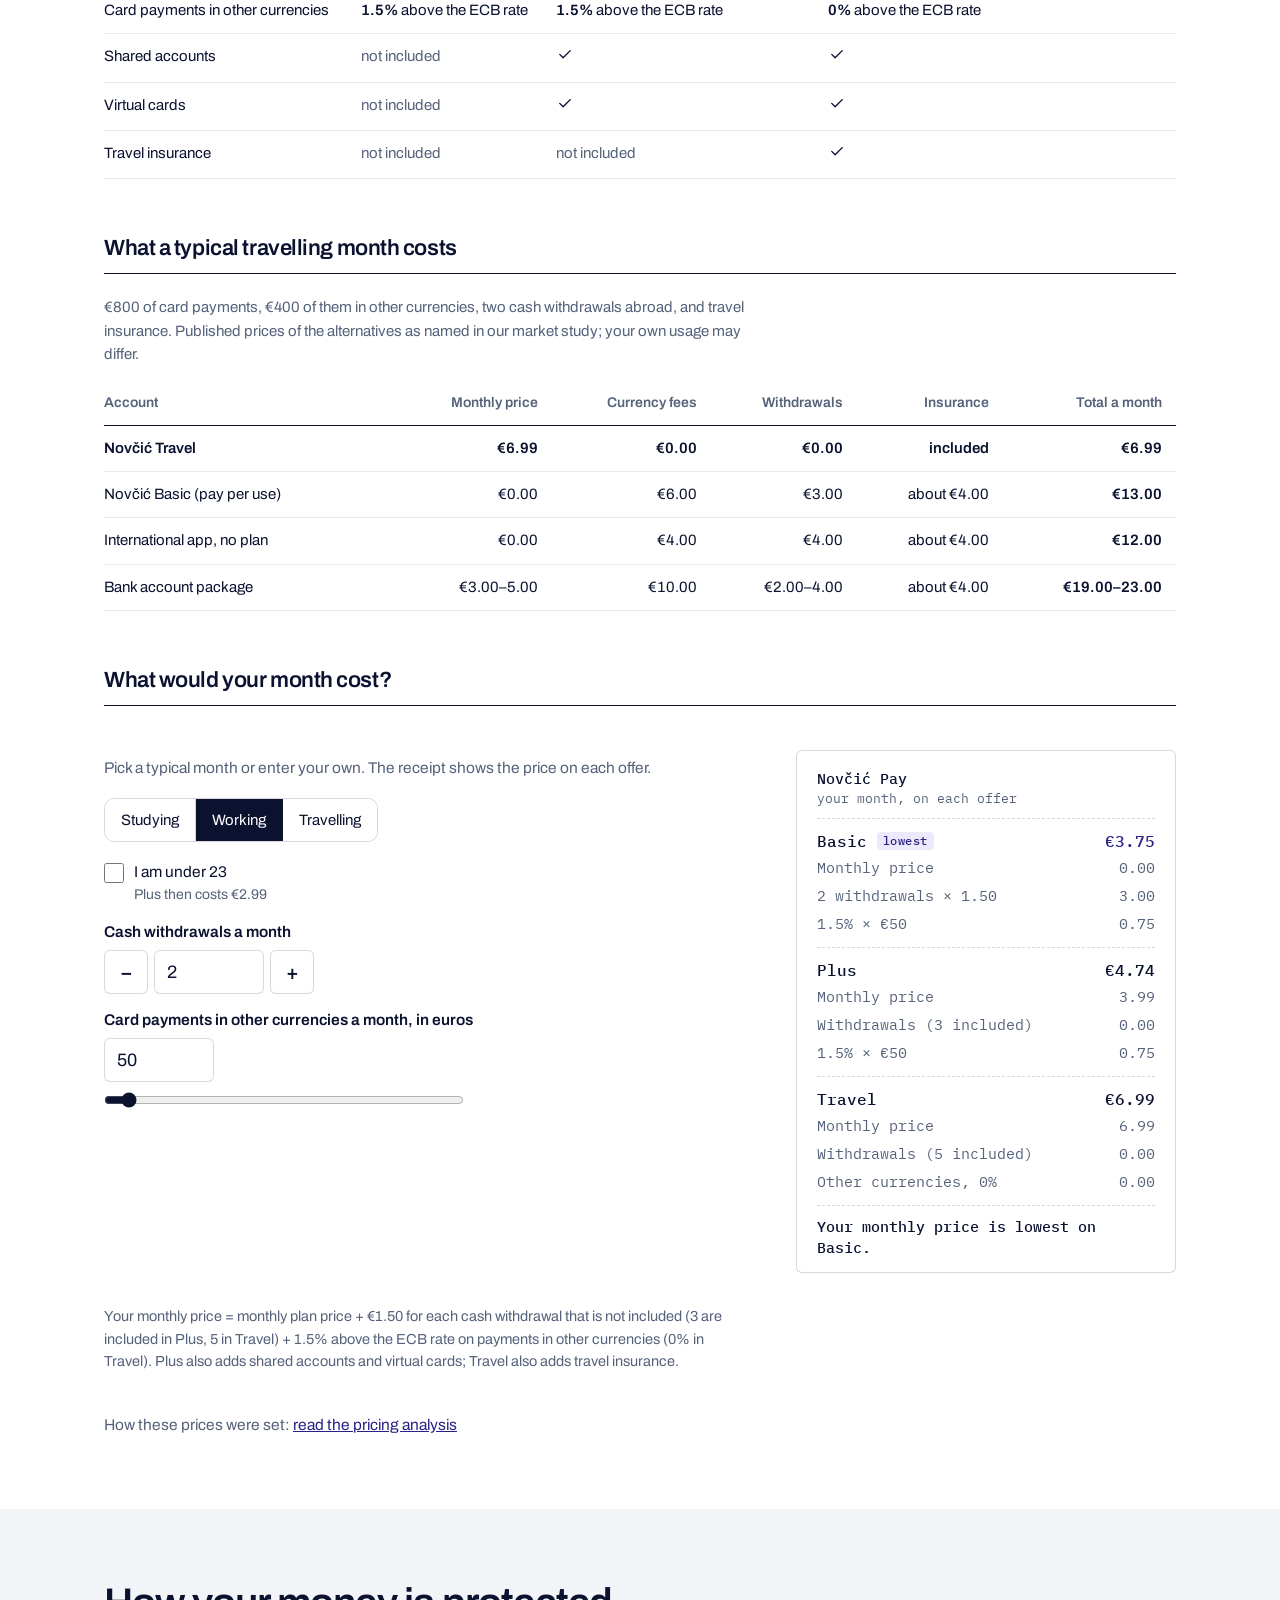
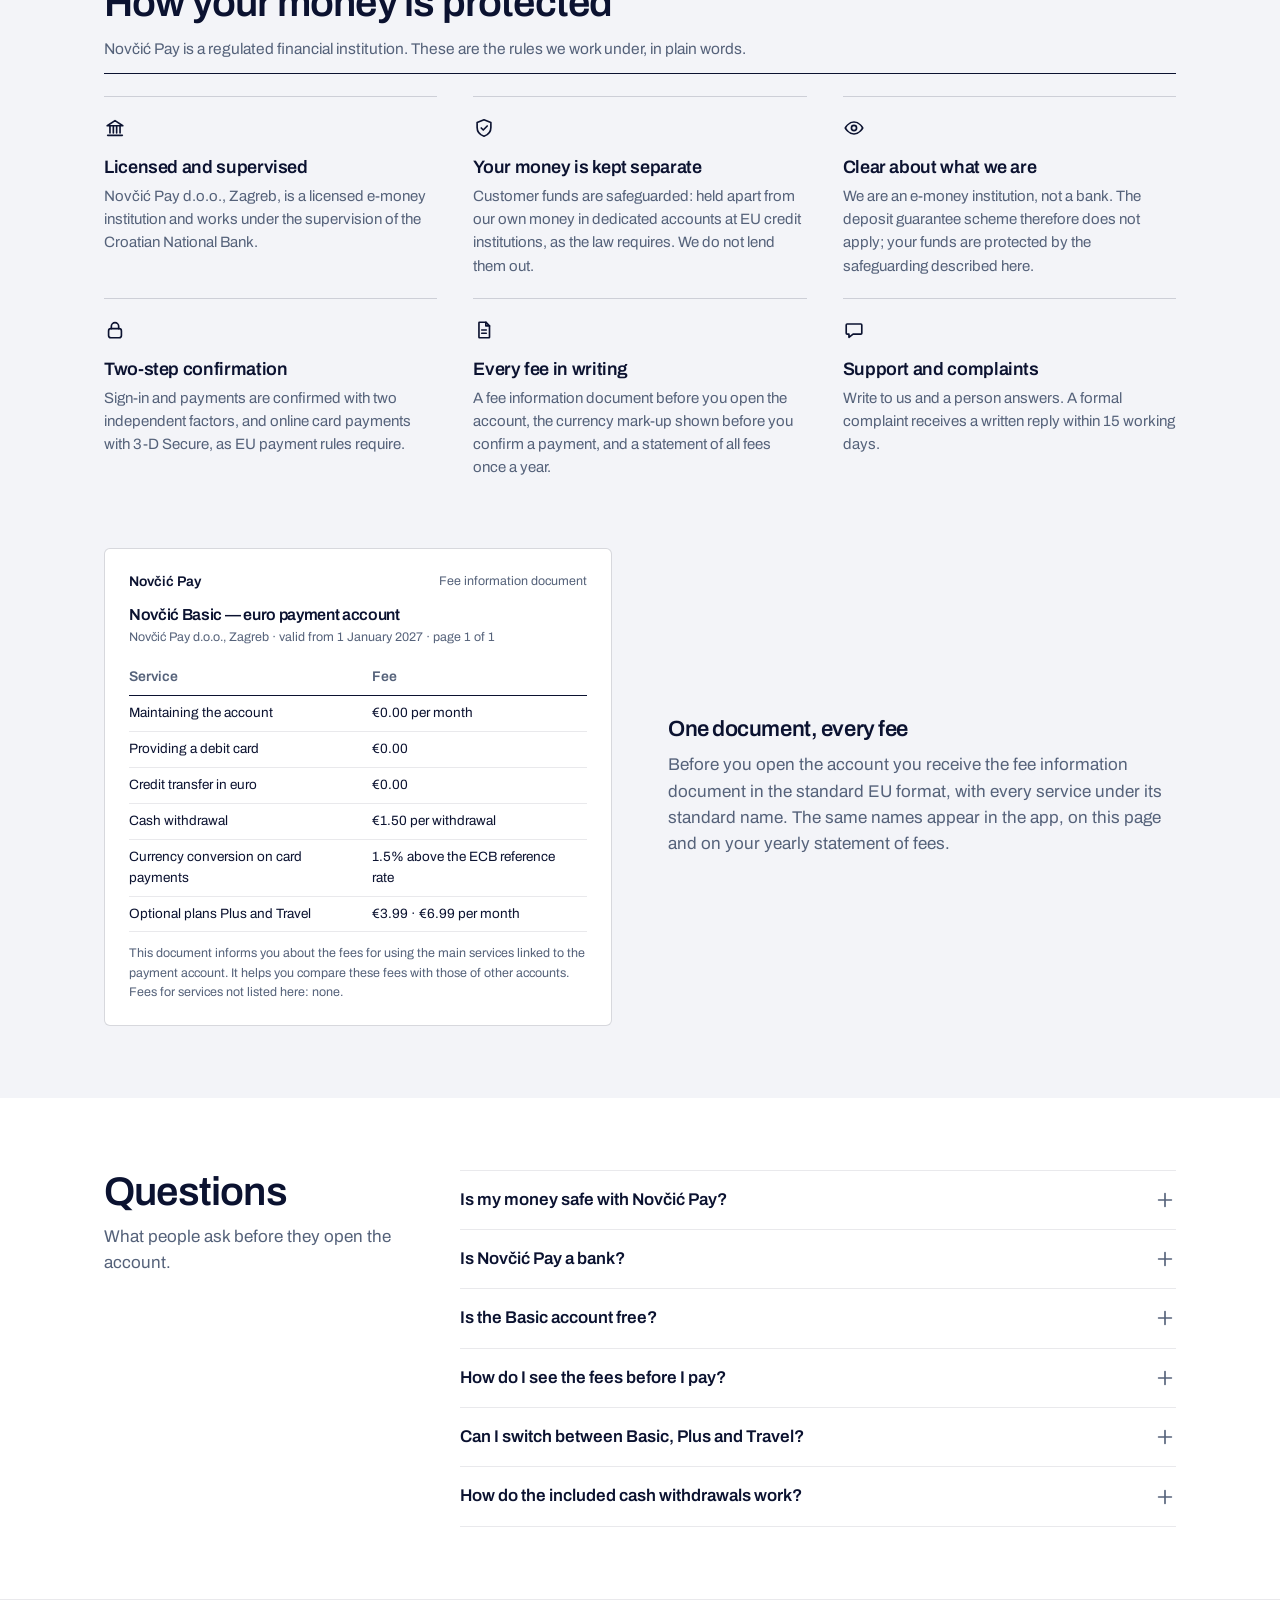
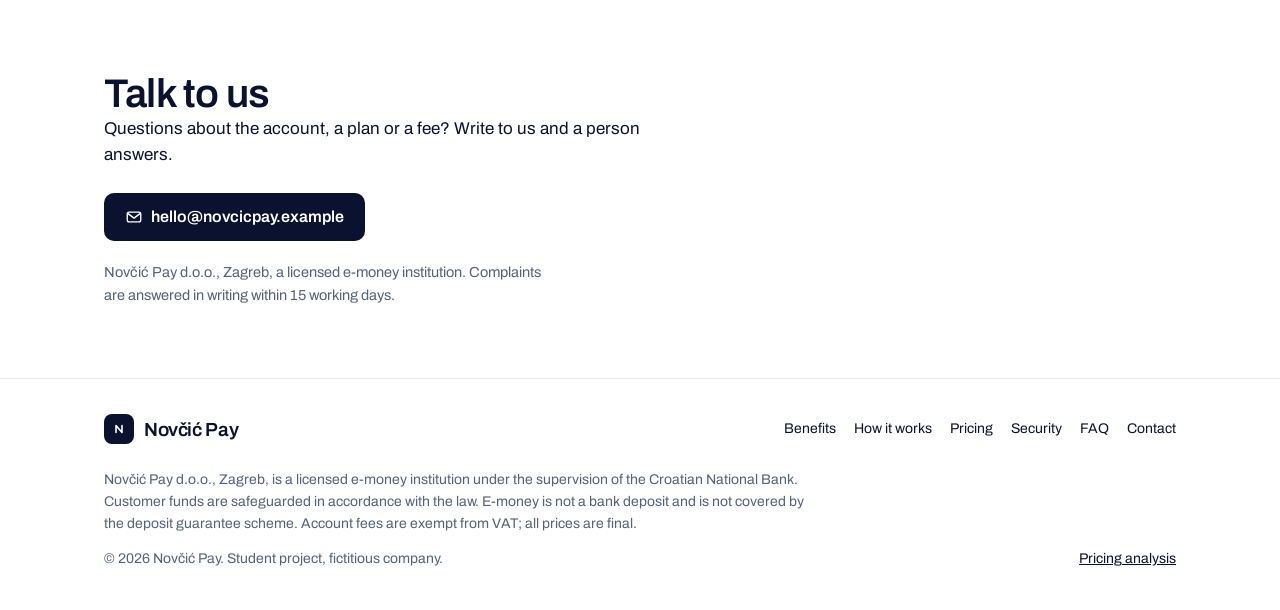
==== commit ff326979: "Website: calm institutional redesign — white canvas, ink navy, one marker colour, flat ruled section" ====
--- a/index.html
+++ b/index.html
@@ -5,735 +5,285 @@
   <meta name="viewport" content="width=device-width, initial-scale=1">
   <title>Novčić Pay — the account for 18–26</title>
   <meta name="description" content="Novčić Pay: a euro account and debit card for people aged 18 to 26. No monthly fee. Pay only for what you use.">
-  <meta name="theme-color" content="#0B1230">
-  <link rel="icon" href="data:image/svg+xml,%3Csvg xmlns='http://www.w3.org/2000/svg' viewBox='0 0 32 32'%3E%3Ccircle cx='16' cy='16' r='16' fill='%238A3FF0'/%3E%3Ccircle cx='16' cy='16' r='12.500' fill='none' stroke='%23FFFFFF' stroke-opacity='.25' stroke-width='1.500'/%3E%3Cpath d='M11.500 21.500V10.500l9 11V10.500' fill='none' stroke='%23FFFFFF' stroke-width='3' stroke-linecap='round' stroke-linejoin='round'/%3E%3C/svg%3E">
+  <meta name="theme-color" content="#FFFFFF">
+  <link rel="icon" href="data:image/svg+xml,%3Csvg xmlns='http://www.w3.org/2000/svg' viewBox='0 0 32 32'%3E%3Crect width='32' height='32' rx='8' fill='%230B1230'/%3E%3Cpath d='M11.500 21.500V10.500l9 11V10.500' fill='none' stroke='%23FFFFFF' stroke-width='3' stroke-linecap='round' stroke-linejoin='round'/%3E%3C/svg%3E">
   <style>
-    @font-face { font-family: "Archivo"; font-weight: 400; font-display: swap; src: url([data-uri]) format("woff2"); }
-    @font-face { font-family: "Archivo"; font-weight: 600; font-display: swap; src: url([data-uri]) format("woff2"); }
-    @font-face { font-family: "Archivo Display"; font-weight: 600; font-display: swap; src: url([data-uri]) format("woff2"); }
-    @font-face { font-family: "Plex Mono"; font-weight: 400; font-display: swap; src: url([data-uri]) format("woff2"); }
-    @font-face { font-family: "Plex Mono"; font-weight: 500; font-display: swap; src: url([data-uri]) format("woff2"); }
+    @font-face { font-family: "Archivo"; font-weight: 400; font-display: swap; src: url([data-uri]) format("woff2"); }
+    @font-face { font-family: "Archivo"; font-weight: 600; font-display: swap; src: url([data-uri]) format("woff2"); }
+    @font-face { font-family: "Plex Mono"; font-weight: 400; font-display: swap; src: url([data-uri]) format("woff2"); }
+    @font-face { font-family: "Plex Mono"; font-weight: 500; font-display: swap; src: url([data-uri]) format("woff2"); }
     :root {
-      --ink: #0B1230; --ink-2: #141B45; --blue: #4A2FC4; --sky: #E4DCFB; --coin: #BBA6FF; --coin-deep: #7B3FE4; --coin-light: #D9CCFF;
-      --g1: #DE3A9C; --g2: #8A3FF0; --g3: #2E5BFF; --grad: linear-gradient(105deg, var(--g1) 0%, var(--g2) 50%, var(--g3) 100%); --grad-text: linear-gradient(100deg, #FF86CC 0%, #BBA6FF 50%, #86A6FF 100%);
-      --cream: #F4F3F9; --paper: #FFFFFF; --white: #FFFFFF; --muted: #56677A; --hair: rgba(11, 18, 48, .13);
-      --on-dark: #EEF3F7; --on-dark-muted: rgba(238, 243, 247, .72); --hair-dark: rgba(238, 243, 247, .16);
+      --ink: #0B1230; --ink-2: #1A2350; --muted: #55627A; --hair: rgba(11, 18, 48, .16); --hair-soft: rgba(11, 18, 48, .09);
+      --paper: #FFFFFF; --tint: #F3F4F8; --tint-2: #E8EAF2;
+      --mark: #3B2FB8; --mark-soft: #ECE9FA; --mark-ink: #2A2186;
+      --on-dark: #F1F3F8; --on-dark-muted: rgba(241, 243, 248, .72); --hair-dark: rgba(241, 243, 248, .18);
       --sans: "Archivo", system-ui, -apple-system, "Segoe UI", Roboto, Helvetica, Arial, sans-serif;
-      --display: "Archivo Display", "Archivo", system-ui, -apple-system, "Segoe UI", Helvetica, Arial, sans-serif;
       --mono: "Plex Mono", ui-monospace, SFMono-Regular, Menlo, Consolas, monospace;
-      --r-xl: 36px; --r-lg: 26px; --ease: cubic-bezier(.2, .7, .1, 1);
+      --r-lg: 12px; --r-md: 10px; --r-sm: 6px;
+      --t-hero: clamp(34px, 5.2vw, 58px); --t-page: clamp(28px, 3.6vw, 40px); --t-task: 22px; --t-sub: 18px; --t-body: 17px; --t-meta: 14.5px;
+      --ease: cubic-bezier(.2, .7, .1, 1);
     }
     * { box-sizing: border-box; }
     html { scroll-behavior: smooth; -webkit-text-size-adjust: 100%; }
-    body { margin: 0; font-family: var(--sans); font-size: 18px; line-height: 1.55; color: var(--ink); background: var(--cream); -webkit-font-smoothing: antialiased; }
-    .wrap { max-width: 1100px; margin: 0 auto; padding: 0 28px; }
+    @media (prefers-reduced-motion: reduce) { html { scroll-behavior: auto; } *, *::before, *::after { transition: none !important; animation: none !important; } }
+    body { margin: 0; font-family: var(--sans); font-size: var(--t-body); line-height: 1.55; color: var(--ink); background: var(--paper); -webkit-font-smoothing: antialiased; }
+    .wrap { max-width: 1120px; margin: 0 auto; padding: 0 24px; }
     .sprite { position: absolute; width: 0; height: 0; overflow: hidden; }
-    .ico { width: 24px; height: 24px; flex: none; fill: none; stroke: currentColor; stroke-width: 1.800; stroke-linecap: round; stroke-linejoin: round; }
+    .ico { width: 22px; height: 22px; flex: none; fill: none; stroke: currentColor; stroke-width: 1.8; stroke-linecap: round; stroke-linejoin: round; }
     a { color: inherit; }
     button { font: inherit; color: inherit; cursor: pointer; }
-    a:focus-visible, button:focus-visible, summary:focus-visible, input:focus-visible { outline: 3px solid var(--coin-deep); outline-offset: 3px; border-radius: 8px; }
-    h1, h2, h3 { margin: 0; font-family: var(--display); font-weight: 600; letter-spacing: -.035em; line-height: 1; }
-    h1 { font-size: clamp(34px, 7.400vw, 104px); letter-spacing: -.045em; line-height: .94; }
-    h2 { font-size: clamp(36px, 5.200vw, 72px); line-height: .98; }
-    h3 { font-size: 24px; letter-spacing: -.025em; line-height: 1.12; }
+    a:focus-visible, button:focus-visible, summary:focus-visible, input:focus-visible { outline: 2px solid var(--ink); outline-offset: 3px; border-radius: var(--r-sm); }
+    h1, h2, h3, h4 { margin: 0; font-weight: 600; letter-spacing: -.02em; line-height: 1.1; }
+    h1 { font-size: var(--t-hero); letter-spacing: -.03em; line-height: 1.04; }
+    h2 { font-size: var(--t-page); }
+    h3 { font-size: var(--t-task); line-height: 1.2; }
     p { margin: 0 0 1em; }
-    .eyebrow { display: inline-flex; align-items: center; gap: 10px; font: 500 14px/1 var(--mono); letter-spacing: .12em; text-transform: uppercase; color: var(--blue); margin-bottom: 22px; }
-    .eyebrow::before { content: ""; width: 12px; height: 12px; border-radius: 50%; background: var(--coin); box-shadow: inset 0 0 0 2px rgba(11, 18, 48, .2); }
-    .btn { display: inline-flex; align-items: center; justify-content: center; gap: 10px; min-height: 56px; padding: 0 30px; font: 600 18px/1 var(--sans); text-decoration: none; border-radius: 999px; border: 2px solid transparent; cursor: pointer; transition: transform .25s var(--ease), background .2s, color .2s, border-color .2s, box-shadow .25s; }
-    .btn:hover { transform: translateY(-2px); }
-    .btn .ico { width: 20px; height: 20px; transition: transform .25s var(--ease); }
-    .btn:hover .ico { transform: translateX(4px); }
-    .btn.primary { background: var(--coin); color: var(--ink); box-shadow: 0 6px 0 var(--coin-deep); }
-    .btn.primary:hover { box-shadow: 0 8px 0 var(--coin-deep); }
-    .btn.primary:active { transform: translateY(4px); box-shadow: 0 2px 0 var(--coin-deep); }
-    .btn.dark { background: var(--ink); color: var(--white); }
-    .btn.dark:hover { background: var(--blue); }
+    .muted { color: var(--muted); }
+    .label { display: block; font-size: var(--t-meta); color: var(--muted); margin-bottom: 10px; }
+    .sect { margin-top: 56px; }
+    .sect-head { display: flex; justify-content: space-between; align-items: baseline; gap: 12px 24px; padding-bottom: 12px; border-bottom: 1px solid var(--ink); margin-bottom: 22px; flex-wrap: wrap; }
+    .sect-head p { margin: 0; color: var(--muted); font-size: 15.5px; }
+
+    .btn { display: inline-flex; align-items: center; justify-content: center; gap: 8px; min-height: 48px; padding: 0 20px; font: 600 16px/1 var(--sans); text-decoration: none; border-radius: var(--r-md); border: 1.5px solid transparent; cursor: pointer; transition: background .15s, color .15s, border-color .15s; }
+    .btn .ico { width: 18px; height: 18px; }
+    .btn.primary { background: var(--ink); color: #fff; }
+    .btn.primary:hover { background: var(--ink-2); }
+    .btn.on-dark { background: #fff; color: var(--ink); }
+    .btn.on-dark:hover { background: var(--tint-2); }
     .btn.line { border-color: var(--ink); color: var(--ink); background: transparent; }
-    .btn.line:hover { background: var(--ink); color: var(--white); }
+    .btn.line:hover { background: var(--ink); color: #fff; }
     .btn.line-dark { border-color: var(--hair-dark); color: var(--on-dark); background: transparent; }
     .btn.line-dark:hover { border-color: var(--on-dark); }
-    section { padding: 120px 0; position: relative; }
-    .checks { height: 24px; background: conic-gradient(var(--coin) 25%, var(--ink) 0 50%, var(--coin) 0 75%, var(--ink) 0) 0 0 / 24px 24px; }
-
-    .project { background: #060A1E; color: var(--on-dark-muted); font-size: 14.500px; }
-    .project .wrap { display: flex; justify-content: space-between; align-items: center; gap: 2px 16px; flex-wrap: wrap; min-height: 44px; }
-    .project a { color: var(--white); font-weight: 600; display: inline-flex; align-items: center; min-height: 44px; }
-    .project .plinks { display: flex; gap: 0 22px; flex-wrap: wrap; }
-
-    header { position: sticky; top: 0; z-index: 30; background: rgba(11, 18, 48, .88); backdrop-filter: blur(14px) saturate(140%); -webkit-backdrop-filter: blur(14px) saturate(140%); border-bottom: 1px solid var(--hair-dark); }
-    .nav { display: flex; align-items: center; justify-content: space-between; gap: 6px 18px; min-height: 72px; flex-wrap: wrap; }
-    .logo { display: inline-flex; align-items: center; gap: 12px; text-decoration: none; min-height: 44px; color: var(--white); font: 600 22px/1 var(--display); letter-spacing: -.03em; }
-    .logo .coin { width: 36px; height: 36px; border-radius: 50%; background: var(--coin); display: inline-flex; align-items: center; justify-content: center; box-shadow: inset 0 0 0 3px rgba(11, 18, 48, .16), 0 3px 0 var(--coin-deep); transition: transform .6s var(--ease); }
-    .logo:hover .coin { transform: rotateY(360deg); }
-    .logo .coin svg { width: 18px; height: 18px; fill: none; stroke: var(--ink); stroke-width: 3.400; stroke-linecap: round; stroke-linejoin: round; }
-    .logo b { color: var(--coin); font-weight: 600; }
-    nav ul { list-style: none; margin: 0; padding: 0; display: flex; gap: 2px; flex-wrap: wrap; align-items: center; }
-    nav a { display: inline-flex; align-items: center; min-height: 44px; padding: 0 15px; color: var(--on-dark); text-decoration: none; font-weight: 600; font-size: 16px; border-radius: 999px; transition: background .2s; }
-    nav a:hover { background: rgba(238, 243, 247, .12); }
-    nav li.cta a { background: var(--coin); color: var(--ink); margin-left: 8px; padding: 0 20px; }
-    nav li.cta a:hover { background: var(--coin-light); }
-
-    /* hero */
-    .hero { background: var(--ink); color: var(--on-dark); padding: 72px 0 0; overflow: hidden; }
-    .hero::before { content: ""; position: absolute; inset: 0; background: radial-gradient(900px 620px at 78% 46%, rgba(110, 70, 235, .5), transparent 68%); pointer-events: none; }
-    .rings { position: absolute; right: -260px; top: -120px; width: 1100px; height: 1100px; color: var(--coin); opacity: .2; pointer-events: none; }
-    .rings .spin { transform-origin: 550px 550px; animation: spin 90s linear infinite; }
-    .hero .wrap { position: relative; }
-    .hero-grid { display: grid; grid-template-columns: 1fr 440px; gap: 30px; align-items: start; }
-    .hero h1 { color: var(--white); position: relative; z-index: 4; }
-    .hero h1 .l1 { display: block; font-size: clamp(34px, 9.300vw, 119px); white-space: nowrap; }
-    .hero h1 em { display: block; font-style: normal; color: var(--coin); font-size: clamp(23px, 4.600vw, 59px); letter-spacing: -.035em; line-height: 1.05; margin-top: .22em; }
-    .hero .lead { font-size: 22px; line-height: 1.45; color: var(--on-dark); max-width: 460px; margin: 44px 0 34px; }
-    .hero .cta { display: flex; gap: 12px; flex-wrap: wrap; margin-bottom: 44px; }
-    .hero-facts { list-style: none; margin: 0 0 96px; padding: 0; display: flex; flex-wrap: wrap; border-top: 1px solid var(--hair-dark); max-width: 540px; }
-    .hero-facts li { flex: 1 1 150px; padding: 18px 18px 0 0; }
-    .hero-facts b { display: block; font: 600 28px/1.100 var(--display); letter-spacing: -.03em; color: var(--white); white-space: nowrap; }
-    .hero-facts span { font-size: 15px; color: var(--on-dark-muted); }
-
-    /* scene */
-    .scene { position: relative; width: 440px; height: 620px; justify-self: center; align-self: end; margin-top: -64px; }
-    .phone { position: absolute; left: 88px; bottom: -40px; width: 300px; background: #03080E; border-radius: 50px; padding: 11px; box-shadow: 0 0 0 1.500px rgba(238, 243, 247, .28), 0 0 0 9px rgba(3, 8, 14, .55), 0 60px 120px rgba(0, 0, 0, .6); transform: rotate(3deg); }
-    .screen { background: var(--cream); border-radius: 40px; padding: 12px 14px 0; color: var(--ink); height: 590px; overflow: hidden; position: relative; display: flex; flex-direction: column; }
-    .status { display: flex; justify-content: space-between; align-items: center; font-size: 14px; font-weight: 600; padding: 2px 12px 0; }
-    .island { width: 86px; height: 24px; border-radius: 999px; background: #03080E; }
-    .status .sig { display: inline-flex; gap: 3px; align-items: flex-end; }
-    .status .sig i { width: 3px; background: var(--ink); border-radius: 1px; }
-    .views { position: relative; flex: 1; margin-top: 14px; }
-    .view { position: absolute; inset: 0; opacity: 0; transform: translateX(18px); transition: opacity .45s var(--ease), transform .45s var(--ease); pointer-events: none; }
-    .view.on { opacity: 1; transform: none; pointer-events: auto; }
-    .app-head { display: flex; align-items: center; justify-content: space-between; margin: 0 2px 12px; font-size: 14px; color: var(--muted); }
-    .app-head .me { display: flex; align-items: center; gap: 9px; color: var(--ink); font-weight: 600; font-size: 15px; }
-    .avatar { width: 30px; height: 30px; border-radius: 50%; background: var(--coin); color: var(--ink); font: 600 14px/30px var(--sans); text-align: center; }
-    .balance { background: var(--ink); color: var(--white); border-radius: 22px; padding: 18px; position: relative; overflow: hidden; }
-    .balance::after { content: ""; position: absolute; right: -40px; top: -40px; width: 150px; height: 150px; border-radius: 50%; border: 22px solid rgba(150, 112, 255, .14); }
-    .balance small { font-size: 14px; color: var(--on-dark-muted); display: block; }
-    .balance .amt { font: 600 34px/1.150 var(--display); letter-spacing: -.04em; }
-    .balance .pill { display: inline-block; margin-top: 10px; font-size: 14px; background: rgba(150, 112, 255, .18); color: var(--coin); padding: 3px 11px; border-radius: 999px; }
-    .feed { background: var(--white); border: 1px solid var(--hair); border-radius: 20px; padding: 4px 14px; margin-top: 12px; }
-    .feed .row { display: flex; align-items: center; gap: 11px; padding: 10px 0; border-top: 1px solid var(--hair); font-size: 14px; line-height: 1.300; }
-    .feed .row:first-child { border-top: 0; }
-    .feed .row i { width: 34px; height: 34px; border-radius: 11px; background: var(--cream); color: var(--blue); display: flex; align-items: center; justify-content: center; flex: none; }
-    .feed .row .ico { width: 18px; height: 18px; }
-    .feed .row b { display: block; color: var(--ink); font-size: 15px; }
-    .feed .row span { color: var(--muted); }
-    .vcard { background: var(--white); border: 1px solid var(--hair); border-radius: 20px; padding: 16px; font-size: 15px; }
-    .vcard .t { font-weight: 600; display: flex; gap: 8px; align-items: center; margin-bottom: 8px; font-size: 16px; }
-    .vcard .t .ico { width: 20px; height: 20px; color: var(--blue); }
-    .vcard .l { display: flex; justify-content: space-between; gap: 8px; padding: 9px 0; border-top: 1px solid var(--hair); color: var(--muted); }
-    .vcard .l b { color: var(--ink); text-align: right; }
-    .vcard .go { margin-top: 10px; background: var(--coin); color: var(--ink); text-align: center; font-weight: 600; border-radius: 999px; padding: 11px; }
-    .goalbig { text-align: center; padding: 18px 0 6px; }
-    .goalbig svg { width: 170px; height: 170px; }
-    .goalbig circle { fill: none; stroke-width: 14; }
-    .goalbig .bg { stroke: rgba(11, 18, 48, .1); }
-    .goalbig .fg { stroke: var(--coin-deep); stroke-linecap: round; stroke-dasharray: 427.300; stroke-dashoffset: 153.800; transform: rotate(-90deg); transform-origin: 50% 50%; }
-    .goalbig b { display: block; font: 600 24px/1.200 var(--display); letter-spacing: -.03em; margin-top: 8px; }
-    .goalbig span { color: var(--muted); font-size: 15px; }
-    .tabs { display: grid; grid-template-columns: repeat(3, 1fr); gap: 4px; margin: 0 -6px; padding: 8px 6px 14px; background: var(--white); border-top: 1px solid var(--hair); }
-    .tabs button { border: 0; background: transparent; min-height: 48px; border-radius: 14px; font-size: 14px; font-weight: 600; color: var(--muted); display: flex; flex-direction: column; align-items: center; justify-content: center; gap: 2px; transition: background .2s, color .2s; }
-    .tabs button .ico { width: 20px; height: 20px; }
-    .tabs button.on { background: var(--ink); color: var(--coin); }
-    .float { position: absolute; background: var(--white); color: var(--ink); border-radius: 20px; box-shadow: 0 24px 60px rgba(0, 0, 0, .38); font-size: 14px; line-height: 1.350; }
-    .f-tip { right: -12px; top: 96px; padding: 12px 16px; display: flex; gap: 10px; align-items: center; font-weight: 600; font-size: 15px; animation: bob 7s ease-in-out infinite; }
-    .f-tip .ico { color: var(--coin-deep); width: 20px; height: 20px; }
-    .pcard { position: absolute; left: 6px; bottom: 34px; width: 220px; transform: rotate(-12deg); animation: bob2 9s ease-in-out -2s infinite; z-index: 3; }
-    .scene .note { position: absolute; right: -4px; bottom: 16px; font-size: 14px; color: var(--on-dark-muted); z-index: 5; writing-mode: vertical-rl; }
-
-    /* the coin */
-    .coinbtn { position: absolute; left: -46px; top: 150px; width: 150px; height: 150px; padding: 0; border: 0; background: transparent; perspective: 800px; z-index: 6; animation: bob 6s ease-in-out -1s infinite; border-radius: 50%; }
-    .coin3d { position: absolute; inset: 0; transform-style: preserve-3d; transition: transform 1s var(--ease); }
-    .coinbtn.flip .coin3d { transform: rotateY(180deg); }
-    .coinbtn:hover .coin3d { transform: rotateY(22deg) rotateX(8deg); }
-    .coinbtn.flip:hover .coin3d { transform: rotateY(202deg) rotateX(8deg); }
-    .face { position: absolute; inset: 0; border-radius: 50%; backface-visibility: hidden; -webkit-backface-visibility: hidden; display: flex; flex-direction: column; align-items: center; justify-content: center; color: var(--ink); background: radial-gradient(circle at 32% 26%, #FFD9F2 0%, var(--coin) 38%, var(--coin-deep) 100%); box-shadow: inset 0 0 0 7px rgba(255, 255, 255, .28), inset 0 0 0 10px rgba(11, 18, 48, .16), inset 0 -10px 22px rgba(160, 105, 0, .45), 0 20px 44px rgba(0, 0, 0, .45), 0 5px 0 #3B1FA0; }
-    .face.back { transform: rotateY(180deg); }
-    .face b { font: 600 46px/.900 var(--display); letter-spacing: -.05em; }
-    .face small { font: 500 14px/1 var(--mono); letter-spacing: .06em; text-transform: uppercase; margin-top: 6px; }
-    .face svg { width: 62px; height: 62px; fill: none; stroke: var(--ink); stroke-width: 3.200; stroke-linecap: round; stroke-linejoin: round; }
-    .cointext { position: absolute; inset: -34px; animation: spin 26s linear infinite; pointer-events: none; }
-    .cointext text { font: 500 14px var(--mono); letter-spacing: .22em; fill: var(--coin); text-transform: uppercase; }
-    .cointip { position: absolute; left: -22px; top: 338px; font: 500 14px/1.200 var(--mono); color: var(--coin); letter-spacing: .04em; z-index: 6; }
-
-    /* payment card render */
-    .card3d { aspect-ratio: 1.586; border-radius: 16px; padding: 9% 9%; position: relative; overflow: hidden; color: var(--white); background: linear-gradient(135deg, #1D74AE 0%, #114E78 46%, #0B3553 100%); box-shadow: 0 26px 60px rgba(3, 12, 19, .45), inset 0 0 0 1px rgba(255, 255, 255, .22), inset 0 1px 0 rgba(255, 255, 255, .5); }
-    .card3d::before { content: ""; position: absolute; right: -24%; bottom: -70%; width: 92%; aspect-ratio: 1; border-radius: 50%; border: 26px solid rgba(255, 255, 255, .07); box-shadow: 0 0 0 26px rgba(255, 255, 255, .035), 0 0 0 52px rgba(255, 255, 255, .02); }
-    .card3d::after { content: ""; position: absolute; inset: 0; background: linear-gradient(115deg, transparent 38%, rgba(255, 255, 255, .18) 47%, transparent 56%); transform: translateX(var(--shine, 0%)); transition: transform .3s; }
-    .card3d .brandname { font: 600 17px/1 var(--display); letter-spacing: -.02em; position: relative; }
-    .card3d .brandname b { color: var(--coin); font-weight: 600; }
-    .card3d .emv { width: 15%; aspect-ratio: 1.300; border-radius: 5px; background: linear-gradient(135deg, #F1E3B4, var(--coin-deep)); margin-top: 11%; position: relative; }
-    .card3d .emv::after { content: ""; position: absolute; inset: 28% 0; border-top: 1.500px solid rgba(11, 18, 48, .4); border-bottom: 1.500px solid rgba(11, 18, 48, .4); }
-    .card3d .wave { position: absolute; right: 9%; top: 12%; width: 22px; height: 22px; opacity: .85; }
-    .card3d .tier { position: absolute; left: 9%; bottom: 11%; font: 500 14px/1 var(--mono); letter-spacing: .14em; text-transform: uppercase; opacity: .95; }
-    .card3d .kind { position: absolute; right: 9%; bottom: 11%; font: 500 14px/1 var(--mono); letter-spacing: .14em; text-transform: uppercase; opacity: .7; }
-    .card3d.light { background: linear-gradient(135deg, #FFFFFF 0%, #F3EAD2 55%, #E6D8B4 100%); color: var(--ink); box-shadow: 0 26px 60px rgba(3, 12, 19, .2), inset 0 0 0 1px rgba(11, 18, 48, .1), inset 0 1px 0 #fff; }
-    .card3d.light .brandname b { color: var(--blue); }
-    .card3d.light::before { border-color: rgba(11, 18, 48, .05); box-shadow: 0 0 0 26px rgba(11, 18, 48, .03), 0 0 0 52px rgba(11, 18, 48, .018); }
-    .card3d.gold { background: linear-gradient(135deg, #D9CCFF 0%, var(--coin) 45%, var(--coin-deep) 100%); color: var(--ink); box-shadow: 0 26px 60px rgba(120, 80, 0, .35), inset 0 0 0 1px rgba(255, 255, 255, .4), inset 0 1px 0 rgba(255, 255, 255, .8); }
-    .card3d.gold .brandname b { color: var(--blue); }
-    .card3d.gold .emv { background: linear-gradient(135deg, #17384F, #0A1C2E); }
-    .card3d.gold .emv::after { border-color: rgba(150, 112, 255, .6); }
-    .card3d.gold::before { border-color: rgba(11, 18, 48, .06); box-shadow: 0 0 0 26px rgba(11, 18, 48, .035), 0 0 0 52px rgba(11, 18, 48, .02); }
-
-    .marquee { background: var(--coin); color: var(--ink); overflow: hidden; padding: 0; }
-    .marquee .track { display: flex; width: max-content; animation: slide 46s linear infinite; }
-    .marquee:hover .track { animation-play-state: paused; }
-    .marquee ul { list-style: none; display: flex; margin: 0; padding: 20px 0; }
-    .marquee li { font: 600 19px/1 var(--display); letter-spacing: -.02em; white-space: nowrap; padding: 0 26px; display: flex; align-items: center; gap: 52px; }
-    .marquee li::after { content: ""; width: 12px; height: 12px; border-radius: 50%; background: var(--ink); }
-
-    /* benefits */
-    .head { display: grid; grid-template-columns: 1.100fr .900fr; gap: 40px; align-items: end; margin-bottom: 56px; }
-    .head p { color: var(--muted); font-size: 20px; margin: 0; max-width: 460px; justify-self: end; }
-    .bento { display: grid; grid-template-columns: repeat(6, 1fr); gap: 18px; }
-    .tile { border-radius: var(--r-xl); padding: 36px; position: relative; overflow: hidden; min-height: 350px; display: flex; flex-direction: column; background: var(--paper); transition: transform .4s var(--ease); }
-    .tile:hover { transform: translateY(-6px); }
-    .tile h3 { margin-bottom: 12px; max-width: 17ch; }
-    .tile p { color: var(--muted); margin: 0; max-width: 40ch; }
-    .tile .top { margin-bottom: auto; padding-bottom: 28px; }
-    .t-zero { grid-column: span 4; background: var(--ink); color: var(--on-dark); }
-    .t-zero h3 { color: var(--white); }
-    .t-zero p { color: var(--on-dark-muted); }
-    .t-zero .zero { font: 600 clamp(84px, 12vw, 168px)/.860 var(--display); letter-spacing: -.06em; color: var(--coin); }
-    .t-zero .zero small { font: 500 18px/1 var(--mono); letter-spacing: 0; color: var(--on-dark-muted); margin-left: 12px; }
-    .stack { position: absolute; right: 36px; top: 40px; width: 150px; height: 190px; }
-    .stack i { position: absolute; left: 0; width: 150px; height: 46px; border-radius: 50%; background: linear-gradient(180deg, var(--coin-light), var(--coin) 55%, var(--coin-deep)); box-shadow: inset 0 0 0 4px rgba(255, 255, 255, .25), 0 9px 0 #3B1FA0, 0 16px 22px rgba(0, 0, 0, .35); transition: transform .6s var(--ease); }
-    .stack i:nth-child(1) { bottom: 0; } .stack i:nth-child(2) { bottom: 26px; left: 6px; } .stack i:nth-child(3) { bottom: 52px; left: -4px; } .stack i:nth-child(4) { bottom: 78px; left: 4px; }
-    .t-zero:hover .stack i:nth-child(4) { transform: translateY(-34px) rotate(-8deg); }
-    .t-zero:hover .stack i:nth-child(3) { transform: translateY(-14px); }
-    .t-send { grid-column: span 2; background: var(--coin); }
-    .t-send p { color: rgba(255, 255, 255, .9); }
-    .chat { display: grid; gap: 8px; min-height: 150px; align-content: start; }
-    .chat .b { max-width: 88%; padding: 10px 14px; border-radius: 18px; font-size: 15px; line-height: 1.300; background: var(--paper); color: var(--ink); border-bottom-left-radius: 6px; justify-self: start; animation: pop .45s var(--ease) both; }
-    .chat .b.me { background: var(--ink); color: var(--white); border-radius: 18px; border-bottom-right-radius: 6px; justify-self: end; display: flex; align-items: center; gap: 8px; }
-    .chat .b.me .ico { width: 16px; height: 16px; color: var(--coin); }
-    .sendbtn { justify-self: end; border: 2px solid var(--ink); background: transparent; color: var(--ink); font-weight: 600; font-size: 16px; min-height: 46px; padding: 0 18px; border-radius: 999px; display: inline-flex; align-items: center; gap: 8px; transition: background .2s, color .2s; }
-    .sendbtn:hover { background: var(--ink); color: var(--coin); }
-    .sendbtn .ico { width: 18px; height: 18px; }
-    .t-save { grid-column: span 2; background: var(--paper); }
-    .bigring { width: 150px; height: 150px; position: relative; }
-    .bigring svg { width: 100%; height: 100%; }
-    .bigring circle { fill: none; stroke-width: 12; }
-    .bigring .bg { stroke: rgba(11, 18, 48, .09); }
-    .bigring .fg { stroke: var(--coin-deep); stroke-linecap: round; stroke-dasharray: 389.600; stroke-dashoffset: 389.600; transform: rotate(-90deg); transform-origin: 50% 50%; transition: stroke-dashoffset 1.600s var(--ease) .2s; }
-    .in .bigring .fg { stroke-dashoffset: 140.200; }
-    .bigring span { position: absolute; inset: 0; display: flex; align-items: center; justify-content: center; font: 600 34px/1 var(--display); letter-spacing: -.04em; }
-    .t-clear { grid-column: span 4; background: var(--sky); flex-direction: row; gap: 36px; align-items: center; }
-    .t-clear .copy { flex: 1; }
-    .t-clear p { color: #3F3670; }
-
-    /* receipt paper */
-    .slip { background: var(--paper); color: var(--ink); font: 400 15px/1.500 var(--mono); padding: 24px 22px 34px; position: relative; filter: drop-shadow(0 18px 30px rgba(11, 18, 48, .22)); --tooth: 12px; -webkit-mask: linear-gradient(#000 0 0) top / 100% calc(100% - var(--tooth)) no-repeat, conic-gradient(from -45deg at 50% 100%, #0000 90deg, #000 0) bottom / var(--tooth) var(--tooth) repeat-x; mask: linear-gradient(#000 0 0) top / 100% calc(100% - var(--tooth)) no-repeat, conic-gradient(from -45deg at 50% 100%, #0000 90deg, #000 0) bottom / var(--tooth) var(--tooth) repeat-x; }
-    .slip .hd { text-align: center; font-weight: 500; letter-spacing: .1em; text-transform: uppercase; }
-    .slip .sub { text-align: center; color: var(--muted); font-size: 14px; }
-    .slip hr { border: 0; border-top: 1.500px dashed rgba(11, 18, 48, .35); margin: 12px 0; }
-    .slip .ln { display: flex; justify-content: space-between; gap: 12px; }
-    .slip .ln span:last-child { white-space: nowrap; font-variant-numeric: tabular-nums; }
-    .slip .dim { color: var(--muted); }
-    .t-clear .slip { flex: none; width: 290px; transform: rotate(2deg); }
-
-    #how { background: var(--blue); color: var(--on-dark); overflow: hidden; }
-    #how h2 { color: var(--white); margin-bottom: 64px; }
-    #how .eyebrow { color: var(--coin); }
-    .steps { display: grid; grid-template-columns: repeat(3, 1fr); border-top: 1px solid rgba(238, 243, 247, .28); }
-    .step { padding: 34px 34px 0 34px; border-left: 1px solid rgba(238, 243, 247, .28); }
-    .step:first-child { border-left: 0; padding-left: 0; }
-    .step .n { font: 600 clamp(72px, 9vw, 124px)/.900 var(--display); letter-spacing: -.06em; color: transparent; -webkit-text-stroke: 1.500px var(--coin); margin-bottom: 26px; transition: color .4s; }
-    .step:hover .n { color: var(--coin); }
-    .step h3 { color: var(--white); margin-bottom: 12px; }
-    .step p { color: rgba(238, 243, 247, .82); margin: 0; }
-    .step .tagline { display: inline-flex; align-items: center; gap: 8px; margin-top: 20px; font: 500 14px/1.200 var(--mono); color: var(--coin); border: 1px solid rgba(150, 112, 255, .45); border-radius: 999px; padding: 9px 14px; }
-    .step .tagline .ico { width: 18px; height: 18px; }
+    .linkish { color: var(--mark-ink); text-decoration: underline; text-decoration-color: var(--hair); text-underline-offset: 4px; }
+    .linkish:hover { text-decoration-color: currentColor; }
+    section { padding: 72px 0; }
+
+    /* project line */
+    .project { background: var(--tint); color: var(--muted); font-size: 14px; border-bottom: 1px solid var(--hair-soft); }
+    .project .wrap { display: flex; justify-content: space-between; align-items: center; gap: 2px 16px; flex-wrap: wrap; min-height: 40px; }
+    .project a { color: var(--ink); display: inline-flex; align-items: center; min-height: 40px; text-decoration: underline; text-decoration-color: var(--hair); text-underline-offset: 4px; }
+    .project .plinks { display: flex; gap: 0 20px; flex-wrap: wrap; }
+
+    /* header */
+    header { position: sticky; top: 0; z-index: 30; background: rgba(255, 255, 255, .94); backdrop-filter: blur(10px); -webkit-backdrop-filter: blur(10px); border-bottom: 1px solid var(--hair-soft); }
+    .nav { display: flex; align-items: center; justify-content: space-between; gap: 6px 16px; min-height: 64px; }
+    .logo { display: inline-flex; align-items: center; gap: 10px; text-decoration: none; min-height: 44px; color: var(--ink); font: 600 19px/1 var(--sans); letter-spacing: -.02em; }
+    .logo .mark { width: 30px; height: 30px; border-radius: 8px; background: var(--ink); display: inline-flex; align-items: center; justify-content: center; }
+    .logo .mark svg { width: 16px; height: 16px; fill: none; stroke: #fff; stroke-width: 3.2; stroke-linecap: round; stroke-linejoin: round; }
+    nav ul { list-style: none; margin: 0; padding: 0; display: flex; gap: 2px; align-items: center; }
+    nav a { display: inline-flex; align-items: center; min-height: 44px; padding: 0 12px; color: var(--ink); text-decoration: none; font-size: 15.5px; border-bottom: 2px solid transparent; }
+    nav a:hover { border-bottom-color: var(--hair); }
+    nav li.cta a { background: var(--ink); color: #fff; border-radius: var(--r-md); min-height: 40px; padding: 0 16px; margin-left: 10px; font-weight: 600; border: 0; }
+    nav li.cta a:hover { background: var(--ink-2); }
+
+    /* hero: flat navy, the fee slip is the one illustration */
+    .hero { background: var(--ink); color: var(--on-dark); padding: 64px 0 56px; }
+    .hero-grid { display: grid; grid-template-columns: 1.15fr .85fr; gap: 48px; align-items: center; }
+    .hero h1 { color: #fff; max-width: 14ch; }
+    .hero .lead { font-size: 19px; line-height: 1.5; color: var(--on-dark); max-width: 44ch; margin: 22px 0 26px; }
+    .hero .cta { display: flex; gap: 10px; flex-wrap: wrap; margin-bottom: 22px; }
+    .trustline { display: flex; align-items: center; gap: 8px; font-size: 14.5px; color: var(--on-dark-muted); margin: 0; }
+    .trustline .ico { width: 18px; height: 18px; }
+    .hero-facts { list-style: none; margin: 30px 0 0; padding: 0; display: grid; grid-template-columns: repeat(3, auto); gap: 0 28px; justify-content: start; border-top: 1px solid var(--hair-dark); }
+    .hero-facts li { padding-top: 14px; }
+    .hero-facts b { display: block; font: 600 24px/1.15 var(--sans); letter-spacing: -.02em; color: #fff; font-variant-numeric: tabular-nums; white-space: nowrap; }
+    .hero-facts span { font-size: 14px; color: var(--on-dark-muted); }
+    .slip { background: #fff; color: var(--ink); border-radius: var(--r-sm); padding: 18px 20px 14px; font: 400 14.5px/1.5 var(--mono); max-width: 360px; width: 100%; justify-self: end; }
+    .slip .hd { font: 500 15px/1.3 var(--mono); }
+    .slip .sub { color: var(--muted); font-size: 13px; }
+    .slip hr { border: 0; border-top: 1px dashed var(--hair); margin: 10px 0; }
+    .slip .ln { display: flex; justify-content: space-between; gap: 12px; padding: 3px 0; font-variant-numeric: tabular-nums; }
+    .slip .ln.dim { color: var(--muted); }
+    .slip .ln b { font-weight: 500; }
+    .slip .foot { font-size: 12.5px; color: var(--muted); margin: 8px 0 0; }
+
+    /* trust strip: one ruled row */
+    .trust ul { list-style: none; margin: 0; padding: 0; display: grid; grid-template-columns: repeat(4, 1fr); gap: 18px 28px; }
+    .trust li { display: flex; gap: 12px; align-items: flex-start; padding: 22px 0; font-size: 15px; color: var(--muted); }
+    .trust li b { display: block; color: var(--ink); font-weight: 600; }
+    .trust .ico { color: var(--ink); margin-top: 1px; }
+    .trust .wrap { border-bottom: 1px solid var(--hair-soft); }
+
+    /* benefits + steps: ruled lists, no tiles */
+    .grid-2 { display: grid; grid-template-columns: 1fr 1fr; gap: 0 48px; }
+    .benefit { display: grid; grid-template-columns: 28px 1fr; gap: 14px; padding: 20px 0; border-top: 1px solid var(--hair-soft); }
+    .benefit .ico { color: var(--ink); margin-top: 2px; }
+    .benefit h3 { font-size: var(--t-sub); margin-bottom: 6px; }
+    .benefit p { margin: 0; color: var(--muted); font-size: 15.5px; }
+    .steps { display: grid; grid-template-columns: repeat(3, 1fr); gap: 0 32px; }
+    .step { padding: 20px 0; border-top: 1px solid var(--hair-soft); }
+    .step .n { font: 500 13px/1 var(--mono); letter-spacing: .06em; color: var(--muted); margin-bottom: 10px; }
+    .step h3 { font-size: var(--t-sub); margin-bottom: 6px; }
+    .step p { margin: 0; color: var(--muted); font-size: 15.5px; }
 
     /* pricing */
-    #pricing .head { margin-bottom: 64px; }
-    .value { font-size: 22px; color: var(--muted); margin: 0; max-width: 430px; justify-self: end; }
-    .plans { display: grid; grid-template-columns: repeat(3, 1fr); gap: 18px; align-items: stretch; }
-    .plan { background: var(--paper); border-radius: var(--r-xl); padding: 30px 30px 32px; display: flex; flex-direction: column; position: relative; transition: transform .4s var(--ease), box-shadow .4s var(--ease); }
-    .plan:hover { transform: translateY(-8px); box-shadow: 0 30px 70px rgba(11, 18, 48, .14); }
-    .plan .art { margin: -6px 12px 28px; perspective: 700px; }
-    .plan .art .card3d { transition: transform .25s ease-out; transform: rotateX(var(--rx, 0deg)) rotateY(var(--ry, 0deg)); }
-    .plan .tag { display: inline-block; vertical-align: middle; margin-left: 10px; background: var(--coin); color: var(--ink); font: 500 14px/1 var(--mono); letter-spacing: 0; padding: 7px 12px; border-radius: 999px; position: relative; top: -3px; }
-    .plan h3 { font-size: 30px; margin-bottom: 8px; }
-    .plan .for { color: var(--muted); font-size: 16px; min-height: 50px; margin-bottom: 20px; }
-    .plan .price { font: 600 64px/1 var(--display); letter-spacing: -.055em; }
-    .plan .unit { color: var(--muted); font: 400 15px/1.400 var(--mono); margin: 8px 0 24px; min-height: 42px; }
-    .plan .unit .young { display: block; color: var(--blue); font-weight: 500; }
-    .plan ul { list-style: none; padding: 0; margin: 0 0 30px; flex: 1; }
-    .plan li { display: flex; gap: 11px; align-items: flex-start; padding: 11px 0; border-top: 1px solid var(--hair); font-size: 16.500px; line-height: 1.400; }
-    .plan li .ico { width: 20px; height: 20px; color: var(--blue); margin-top: 2px; stroke-width: 2.300; }
-    .plan li.fee .ico { color: var(--muted); stroke-width: 1.800; }
+    #pricing { background: var(--paper); }
+    .pick { display: grid; grid-template-columns: auto 1fr; gap: 6px 24px; align-items: baseline; padding: 14px 0; border-top: 1px solid var(--hair-soft); border-bottom: 1px solid var(--hair-soft); font-size: 15.5px; margin-bottom: 28px; }
+    .pick .pick-q { font-weight: 600; }
+    .pick .opts { display: flex; flex-wrap: wrap; gap: 4px 22px; color: var(--muted); }
+    .pick .opts b { color: var(--ink); font-weight: 600; }
+    .pick a { color: var(--mark-ink); }
+    .plans { display: grid; grid-template-columns: repeat(3, 1fr); gap: 16px; }
+    .plan { border: 1px solid var(--hair); border-radius: var(--r-lg); padding: 24px 24px 22px; display: flex; flex-direction: column; background: var(--paper); position: relative; }
+    .plan.recommended { border-color: var(--ink); }
+    .plan .tag { position: absolute; top: -11px; left: 20px; background: var(--ink); color: #fff; font-size: 12.5px; font-weight: 600; padding: 3px 9px; border-radius: var(--r-sm); }
+    .plan h3 { font-size: 20px; }
+    .plan .for { color: var(--muted); font-size: 15px; margin: 6px 0 18px; min-height: 2.9em; }
+    .plan .price { font: 600 40px/1 var(--sans); letter-spacing: -.03em; font-variant-numeric: tabular-nums; }
+    .plan .unit { color: var(--muted); font-size: 14.5px; margin: 6px 0 16px; }
+    .plan .unit .young { display: block; color: var(--mark-ink); font-weight: 600; margin-top: 2px; }
+    .plan ul { list-style: none; margin: 0 0 20px; padding: 0; border-top: 1px solid var(--hair-soft); flex: 1; }
+    .plan li { display: flex; gap: 10px; align-items: flex-start; padding: 9px 0; border-bottom: 1px solid var(--hair-soft); font-size: 15px; line-height: 1.4; }
+    .plan li .ico { width: 18px; height: 18px; margin-top: 2px; color: var(--ink); }
+    .plan li.fee { color: var(--muted); }
+    .plan li.fee .ico { color: var(--muted); }
+    .plan li strong { font-weight: 600; color: var(--ink); }
     .plan .btn { width: 100%; }
-    .pick { display: flex; flex-wrap: wrap; gap: 8px 10px; align-items: center; margin: 0 0 26px; font-size: 14.5px; }
-    .pick > span, .pick > a { padding: 8px 14px; border-radius: 999px; border: 1px solid var(--hair); background: var(--white); }
-    .pick > .pick-q { border: 0; background: none; padding-left: 0; font-weight: 600; }
-    .pick > a { text-decoration: none; color: inherit; font-weight: 600; }
-    .plan.recommended { background: var(--ink); color: var(--on-dark); }
-    .plan.recommended h3, .plan.recommended .price { color: var(--white); }
-    .plan.recommended .for, .plan.recommended .unit { color: var(--on-dark-muted); }
-    .plan.recommended li { border-color: var(--hair-dark); }
-    .plan.recommended li .ico { color: var(--coin); }
-    .plan.recommended strong { color: var(--white); }
-    .conditions { margin: 26px 4px 0; font-size: 15px; color: var(--muted); max-width: 900px; }
-
-    .terms { list-style: none; margin: 22px 0 0; padding: 0; display: grid; grid-template-columns: repeat(4, 1fr); gap: 12px; }
-    .terms li { display: flex; gap: 12px; align-items: flex-start; background: var(--paper); border-radius: 20px; padding: 18px; font-size: 15px; color: var(--muted); line-height: 1.400; }
-    .terms li b { display: block; color: var(--ink); font-size: 16px; }
-    .terms .ico { color: var(--coin-deep); margin-top: 2px; }
-    .feelist { background: var(--ink); color: var(--on-dark); border-radius: var(--r-xl); padding: 40px; margin-top: 64px; }
-    .fl-head { display: grid; grid-template-columns: 1fr 1fr; gap: 30px; align-items: end; margin-bottom: 26px; }
-    .feelist h3 { color: var(--white); font-size: 38px; }
-    .fl-head p { color: var(--on-dark-muted); margin: 0; font-size: 17px; }
-    .feelist .scroll { overflow-x: auto; }
-    .feelist table { width: 100%; border-collapse: collapse; font-size: 16.500px; }
-    .feelist th, .feelist td { text-align: left; padding: 15px 14px; border-top: 1px solid var(--hair-dark); vertical-align: top; width: 23%; }
-    .feelist th:first-child, .feelist td:first-child { padding-left: 0; width: 31%; color: var(--on-dark); font-weight: 600; }
-    .feelist th { border-top: 0; font: 600 22px/1 var(--display); letter-spacing: -.03em; color: var(--white); padding-bottom: 18px; }
-    .feelist th:first-child { font: 500 14px/1.300 var(--mono); letter-spacing: .08em; text-transform: uppercase; color: var(--on-dark-muted); }
-    .feelist td { color: var(--on-dark-muted); }
-    .feelist td b { color: var(--white); font-weight: 600; }
-    .feelist .price-row td b { font: 600 26px/1 var(--display); letter-spacing: -.03em; color: var(--coin); }
-    .feelist .sub { display: block; font-size: 14.500px; margin-top: 4px; }
-    .feelist .yes { color: var(--coin); stroke-width: 2.400; width: 22px; height: 22px; }
-    .feelist td.no { color: rgba(238, 243, 247, .42); }
-    .feelist tbody tr { transition: background .2s; }
-    .feelist tbody tr:hover { background: rgba(150, 112, 255, .07); }
-    .feelist th:last-child, .feelist td:last-child { background: rgba(150, 112, 255, .06); }
-    .compare { background: var(--paper); border-radius: var(--r-xl); padding: 36px; margin-top: 18px; }
-    .compare h3 { margin-bottom: 10px; }
-    .compare .note { font-size: 15px; color: var(--muted); margin: 0 0 22px; max-width: 780px; }
-    .compare .scroll { overflow-x: auto; }
-    .compare table { width: 100%; border-collapse: collapse; font-size: 16px; }
-    .compare th, .compare td { text-align: left; padding: 14px 6px; border-top: 1px solid var(--hair); vertical-align: top; }
-    .compare th { color: var(--muted); font: 500 14px/1.300 var(--mono); text-transform: uppercase; letter-spacing: .06em; border-top: 0; padding-top: 0; }
-    .compare td.n, .compare th.n { text-align: right; font-variant-numeric: tabular-nums; white-space: nowrap; }
+    .conditions { margin: 22px 0 0; font-size: 15px; color: var(--muted); max-width: 70ch; }
+    .terms { list-style: none; margin: 18px 0 0; padding: 0; display: grid; grid-template-columns: repeat(4, 1fr); gap: 0 24px; border-top: 1px solid var(--hair-soft); }
+    .terms li { display: flex; gap: 10px; padding: 14px 0; font-size: 14.5px; color: var(--muted); }
+    .terms li b { display: block; color: var(--ink); font-weight: 600; }
+    .terms .ico { width: 18px; height: 18px; color: var(--ink); margin-top: 2px; }
+
+    .scroll { overflow-x: auto; -webkit-overflow-scrolling: touch; }
+    table { border-collapse: collapse; width: 100%; font-size: 15px; }
+    th, td { text-align: left; padding: 11px 14px 11px 0; border-bottom: 1px solid var(--hair-soft); vertical-align: top; }
+    th { font-weight: 600; font-size: 14px; color: var(--muted); border-bottom-color: var(--ink); }
+    td b { font-weight: 600; }
+    td .sub { display: block; font-size: 13.5px; color: var(--mark-ink); }
+    td.no { color: var(--muted); }
+    td .ico.yes { width: 18px; height: 18px; color: var(--ink); }
+    .feelist td:not(:first-child), .feelist th:not(:first-child) { min-width: 150px; }
+    .price-row td { background: var(--tint); }
+    .price-row td:first-child { padding-left: 10px; border-radius: var(--r-sm) 0 0 var(--r-sm); }
+    .price-row td:last-child { border-radius: 0 var(--r-sm) var(--r-sm) 0; }
+    .compare .note { color: var(--muted); font-size: 15px; max-width: 72ch; }
+    .compare th.n, .compare td.n { text-align: right; white-space: nowrap; font-variant-numeric: tabular-nums; }
+    .compare tr.us td { font-weight: 600; }
     .compare td.total { font-weight: 600; }
-    .compare tbody tr { transition: background .2s; }
-    .compare tbody tr:hover { background: rgba(150, 112, 255, .14); }
-    .compare tr.us td { font-weight: 600; }
-    .compare tr.us td.total { font: 600 24px/1.200 var(--display); letter-spacing: -.03em; }
-    .meter { display: block; height: 12px; border-radius: 999px; background: rgba(11, 18, 48, .08); margin-top: 10px; width: 100%; max-width: 280px; overflow: hidden; }
-    .meter i { display: block; height: 100%; width: 0; background: #9CB3C6; border-radius: 999px; transition: width 1.300s var(--ease) .15s; }
-    .us .meter i { background: var(--coin-deep); }
-    .in .meter i { width: var(--w); }
-
-    /* your month: controls + printed receipt */
-    .calc { background: var(--ink); color: var(--on-dark); border-radius: var(--r-xl); padding: 44px; display: grid; grid-template-columns: minmax(0, 1fr) 380px; gap: 20px 56px; align-items: start; position: relative; overflow: hidden; margin-top: 18px; }
-    .calc::before { content: ""; position: absolute; left: -160px; bottom: -220px; width: 460px; height: 460px; border-radius: 50%; border: 50px solid rgba(150, 112, 255, .07); box-shadow: 0 0 0 50px rgba(150, 112, 255, .035); pointer-events: none; }
-    .calc > * { position: relative; min-width: 0; }
-    .calc h3 { color: var(--white); margin-bottom: 10px; font-size: 38px; max-width: 12ch; }
-    .calc .hint { color: var(--on-dark-muted); font-size: 17px; margin-bottom: 24px; max-width: 40ch; }
-    .presets { display: flex; flex-wrap: wrap; gap: 8px; margin-bottom: 26px; }
-    .presets button { min-height: 46px; padding: 0 16px; border-radius: 999px; border: 1.500px solid var(--hair-dark); background: transparent; color: var(--on-dark); font-weight: 600; font-size: 16px; transition: background .2s, color .2s, border-color .2s; }
-    .presets button:hover { border-color: var(--coin); }
-    .presets button.on { background: var(--coin); border-color: var(--coin); color: var(--ink); }
-    .calc label { display: block; font-size: 16px; color: var(--on-dark-muted); margin-bottom: 18px; }
-    .calc label.switch { display: flex; align-items: center; gap: 14px; min-height: 48px; cursor: pointer; color: var(--on-dark); font-weight: 600; margin-bottom: 22px; }
-    .switch input { position: absolute; opacity: 0; width: 1px; height: 1px; }
-    .switch .knob { width: 56px; height: 32px; border-radius: 999px; background: rgba(238, 243, 247, .16); position: relative; flex: none; transition: background .25s; }
-    .switch .knob::after { content: ""; position: absolute; left: 4px; top: 4px; width: 24px; height: 24px; border-radius: 50%; background: #fff; transition: transform .25s var(--ease); }
-    .switch input:checked + .knob { background: var(--grad); }
-    .switch input:checked + .knob::after { transform: translateX(24px); }
-    .switch input:focus-visible + .knob { outline: 3px solid var(--coin); outline-offset: 3px; }
-    .switch small { display: block; font-weight: 400; font-size: 14.500px; color: var(--on-dark-muted); }
-    .field { display: flex; align-items: center; gap: 10px; margin-top: 8px; }
-    .field input[type=number] { flex: 1; min-width: 0; min-height: 58px; padding: 0 18px; font: 600 24px/1 var(--display); letter-spacing: -.02em; color: var(--white); background: rgba(238, 243, 247, .08); border: 1.500px solid var(--hair-dark); border-radius: 16px; text-align: center; -moz-appearance: textfield; appearance: textfield; }
-    .field input[type=number]::-webkit-outer-spin-button, .field input[type=number]::-webkit-inner-spin-button { -webkit-appearance: none; margin: 0; }
-    .field input[type=number]:focus { border-color: var(--coin); outline: none; }
-    .step-b { width: 58px; height: 58px; flex: none; border-radius: 16px; border: 1.500px solid var(--hair-dark); background: transparent; color: var(--white); font: 600 26px/1 var(--display); transition: background .2s, color .2s, transform .15s; }
-    .step-b:hover { background: var(--coin); color: var(--ink); border-color: var(--coin); }
-    .step-b:active { transform: scale(.94); }
-    .calc input[type=range] { width: 100%; height: 44px; margin: 4px 0 0; accent-color: #8A3FF0; cursor: pointer; }
-    .calc .slip { transform: rotate(-1.500deg); transition: transform .5s var(--ease); }
-    .calc .slip.print { animation: print .5s var(--ease); }
-    .res { padding: 2px 8px; margin: 0 -8px; border-radius: 8px; transition: background .3s; position: relative; }
-    .res .name { font-weight: 500; letter-spacing: .08em; text-transform: uppercase; display: flex; justify-content: space-between; }
-    .res .amount { font-weight: 500; }
-    .res.best { background: var(--coin); }
-    .res.best .dim { color: rgba(255, 255, 255, .9); }
-    .res.best .name span:first-child::after { content: "LOWEST"; display: inline-block; margin-left: 10px; font: 500 14px/1 var(--mono); letter-spacing: .1em; border: 2px solid var(--ink); border-radius: 6px; padding: 3px 6px; transform: rotate(-4deg); animation: stamp .35s var(--ease) both; }
-    .verdict { margin: 0; font: 500 15px/1.400 var(--mono); text-align: center; }
-    .calc .note { grid-column: 1 / -1; font-size: 14.500px; color: var(--on-dark-muted); margin: 6px 0 0; max-width: 820px; }
-    .analysis { margin-top: 28px; font-size: 16px; color: var(--muted); }
-    .analysis a { color: var(--blue); font-weight: 600; display: inline-flex; align-items: center; min-height: 44px; }
-
-    #faq { background: var(--paper); }
-    .faq .wrap { display: grid; grid-template-columns: .850fr 1.150fr; gap: 56px; align-items: start; }
-    .faq .side p { color: var(--muted); font-size: 20px; margin-top: 22px; max-width: 320px; }
-    .faq details { border-top: 1px solid var(--hair); }
-    .faq details:last-child { border-bottom: 1px solid var(--hair); }
-    .faq summary { cursor: pointer; font: 600 21px/1.250 var(--sans); letter-spacing: -.01em; min-height: 76px; padding: 16px 0; display: flex; align-items: center; justify-content: space-between; gap: 18px; list-style: none; }
-    .faq summary::-webkit-details-marker { display: none; }
-    .faq summary i { width: 40px; height: 40px; border-radius: 50%; background: var(--cream); display: flex; align-items: center; justify-content: center; flex: none; transition: transform .3s var(--ease), background .2s; }
-    .faq summary:hover i { background: var(--coin); }
-    .faq details[open] summary i { transform: rotate(45deg); background: var(--ink); color: var(--coin); }
-    .faq details p { color: var(--muted); margin: 0 0 26px; max-width: 58ch; }
-
-    .contact { background: var(--coin); color: var(--ink); padding: 110px 0; overflow: hidden; }
-    .contact::before { content: ""; position: absolute; right: -180px; top: 50%; width: 640px; height: 640px; margin-top: -320px; border-radius: 50%; border: 70px solid rgba(11, 18, 48, .06); box-shadow: 0 0 0 70px rgba(11, 18, 48, .035); }
-    .contact .wrap { position: relative; }
-    .contact .eyebrow { color: var(--ink); }
-    .contact .eyebrow::before { background: var(--ink); box-shadow: none; }
-    .contact h2 { margin-bottom: 20px; }
-    .contact p { font-size: 22px; color: rgba(255, 255, 255, .9); max-width: 520px; margin-bottom: 34px; }
-    .contact .mail { font-size: 19px; word-break: break-all; }
-    .contact .legal { font-size: 15.500px; color: rgba(255, 255, 255, .9); margin: 26px 0 0; }
-
-    footer { background: var(--ink); color: var(--on-dark-muted); font-size: 15px; padding: 54px 0 34px; }
-    footer .top { display: flex; justify-content: space-between; gap: 24px; flex-wrap: wrap; align-items: center; padding-bottom: 30px; border-bottom: 1px solid var(--hair-dark); margin-bottom: 22px; }
-    footer .links { display: flex; flex-wrap: wrap; gap: 0 6px; }
-    footer .links a { color: var(--on-dark); text-decoration: none; font-weight: 600; display: inline-flex; align-items: center; min-height: 44px; padding: 0 12px; border-radius: 999px; }
-    footer .links a:hover { background: rgba(238, 243, 247, .1); }
-    footer .bottom { display: flex; justify-content: space-between; gap: 8px 16px; flex-wrap: wrap; align-items: center; }
-    footer .bottom a { color: var(--on-dark); display: inline-flex; align-items: center; min-height: 44px; }
-
-    /* accent */
-    .btn.primary { background: var(--grad); color: #fff; box-shadow: 0 12px 34px rgba(123, 63, 228, .45); }
-    .btn.primary:hover { box-shadow: 0 16px 44px rgba(123, 63, 228, .6); }
-    .btn.primary:active { transform: translateY(1px); box-shadow: 0 6px 18px rgba(123, 63, 228, .45); }
-    nav li.cta a { background: var(--grad); color: #fff; }
-    nav li.cta a:hover { background: var(--grad); filter: brightness(1.12); }
-    .logo .coin { background: var(--grad); box-shadow: inset 0 0 0 2px rgba(255, 255, 255, .28); }
-    .logo .coin svg { stroke: #fff; }
-    .hero h1 em, .t-zero .zero { background: var(--grad-text); -webkit-background-clip: text; background-clip: text; color: transparent; -webkit-text-fill-color: transparent; }
-    .t-zero .zero small { -webkit-text-fill-color: var(--on-dark-muted); }
-    .eyebrow::before { background: var(--grad); box-shadow: none; }
-    .checks { background: conic-gradient(var(--g2) 25%, var(--ink) 0 50%, var(--g2) 0 75%, var(--ink) 0) 0 0 / 24px 24px; }
-    .marquee { background: var(--grad); color: #fff; }
-    .marquee li::after { background: #fff; }
-    .face { color: #fff; background: radial-gradient(circle at 30% 24%, #FFB7E6 0%, #B972FF 32%, #6A45F0 68%, #2E44D8 100%); box-shadow: inset 0 0 0 7px rgba(255, 255, 255, .22), inset 0 0 0 10px rgba(11, 18, 48, .18), inset 0 -10px 22px rgba(30, 20, 120, .5), 0 20px 44px rgba(0, 0, 0, .45), 0 5px 0 #2A1F9E; }
-    .face svg { stroke: #fff; }
-    .avatar { background: var(--grad); color: #fff; }
-    .vcard .go { background: var(--grad); color: #fff; }
-    .tabs button.on { color: #fff; }
-    .stack i { background: linear-gradient(180deg, #D7C8FF, #8A3FF0 55%, #5A2BD0); box-shadow: inset 0 0 0 4px rgba(255, 255, 255, .22), 0 9px 0 #3B1FA0, 0 16px 22px rgba(0, 0, 0, .35); }
-    .t-send { background: var(--grad); color: #fff; }
-    .t-send h3 { color: #fff; }
-    .sendbtn { border-color: #fff; color: #fff; }
-    .sendbtn:hover { background: #fff; color: var(--ink); }
-    .chat .b.me .ico { color: var(--coin); }
-    .card3d { background: linear-gradient(120deg, #C6349B 0%, #7A3FE0 50%, #2B4FD8 100%); }
-    .card3d .brandname b { color: #fff; opacity: .78; }
-    .card3d .emv { background: linear-gradient(135deg, #F4E7BD, #BFA66A); }
-    .card3d.light { background: linear-gradient(135deg, #FFFFFF 0%, #EFEAFB 55%, #D8CEF3 100%); }
-    .card3d.light .brandname b { color: var(--blue); opacity: 1; }
-    .card3d.gold { background: linear-gradient(135deg, #33237A 0%, #0B1230 52%, #03050F 100%); color: #fff; box-shadow: 0 26px 60px rgba(3, 5, 15, .5), inset 0 0 0 1px rgba(187, 166, 255, .45), inset 0 1px 0 rgba(255, 255, 255, .35); }
-    .card3d.gold .brandname b { color: var(--coin); opacity: 1; }
-    .card3d.gold .emv { background: linear-gradient(135deg, #F4E7BD, #BFA66A); }
-    .card3d.gold .emv::after { border-color: rgba(11, 18, 48, .4); }
-    .card3d.gold::before { border-color: rgba(187, 166, 255, .1); box-shadow: 0 0 0 26px rgba(187, 166, 255, .05), 0 0 0 52px rgba(187, 166, 255, .03); }
-    .plan .tag { background: var(--grad); color: #fff; }
-    .terms .ico { color: var(--g2); }
-    .us .meter i { background: var(--grad); }
-    .presets button.on { background: var(--grad); border-color: transparent; color: #fff; }
-    .step-b:hover { background: var(--grad); color: #fff; border-color: transparent; }
-    .res.best { background: #E9E1FF; }
-    .res.best .dim { color: #4B3F78; }
-    .faq summary:hover i { background: #E9E1FF; }
-    .faq details[open] summary i { color: #fff; }
-    .contact { background: var(--grad); color: #fff; }
-    .contact h2 { color: #fff; }
-    .contact .eyebrow { color: #fff; }
-    .contact .eyebrow::before { background: #fff; }
-    .contact::before { border-color: rgba(255, 255, 255, .08); box-shadow: 0 0 0 70px rgba(255, 255, 255, .05); }
-    .contact .btn.dark { background: #fff; color: var(--ink); }
-    .contact .btn.dark:hover { background: var(--ink); color: #fff; }
-    #how { background: var(--ink-2); }
-    @keyframes spin { to { transform: rotate(360deg); } }
-    @keyframes bob { 0%, 100% { transform: translateY(0); } 50% { transform: translateY(-12px); } }
-    @keyframes bob2 { 0%, 100% { transform: rotate(-12deg) translateY(0); } 50% { transform: rotate(-9deg) translateY(-14px); } }
-    @keyframes slide { to { transform: translateX(-50%); } }
-    @keyframes rise { from { opacity: 0; transform: translateY(28px); } to { opacity: 1; transform: none; } }
-    @keyframes pop { from { opacity: 0; transform: translateY(10px) scale(.96); } to { opacity: 1; transform: none; } }
-    @keyframes stamp { from { opacity: 0; transform: rotate(-4deg) scale(1.800); } to { opacity: 1; transform: rotate(-4deg) scale(1); } }
-    @keyframes print { 0% { transform: rotate(-1.500deg) translateY(-10px); } 100% { transform: rotate(-1.500deg) translateY(0); } }
-    .hero h1, .hero .lead, .hero .cta, .hero-facts { animation: rise .9s var(--ease) both; }
-    .hero .lead { animation-delay: .1s; } .hero .cta { animation-delay: .2s; } .hero-facts { animation-delay: .3s; }
-    .scene { animation: rise 1.100s var(--ease) .15s both; }
-    .js .reveal { opacity: 0; transform: translateY(34px); transition: opacity .8s var(--ease), transform .8s var(--ease); transition-delay: var(--d, 0s); }
-    .js .reveal.in { opacity: 1; transform: none; }
-    @media (prefers-reduced-motion: reduce) {
-      *, *::before, *::after { animation: none !important; transition: none !important; }
-      .js .reveal { opacity: 1; transform: none; }
-      .meter i { width: var(--w); } .bigring .fg { stroke-dashoffset: 140.200; }
-      html { scroll-behavior: auto; }
+
+    /* calculator: inputs left, the receipt right */
+    .calc { display: grid; grid-template-columns: 1fr 380px; gap: 32px 48px; align-items: start; padding-top: 22px; }
+    .calc .hint { color: var(--muted); font-size: 15.5px; margin: 6px 0 18px; }
+    .presets { display: inline-flex; border: 1px solid var(--hair); border-radius: var(--r-md); overflow: hidden; margin-bottom: 18px; }
+    .presets button { border: 0; background: var(--paper); padding: 0 16px; min-height: 42px; font-size: 15px; border-right: 1px solid var(--hair); }
+    .presets button:last-child { border-right: 0; }
+    .presets button.on { background: var(--ink); color: #fff; }
+    .calc label { display: block; font-size: 15.5px; font-weight: 600; margin: 0 0 14px; }
+    .calc .field { display: flex; align-items: center; gap: 6px; margin-top: 6px; }
+    .calc input[type=number] { font: 500 18px/1 var(--sans); width: 110px; min-height: 44px; padding: 0 12px; border: 1px solid var(--hair); border-radius: var(--r-sm); background: var(--paper); color: var(--ink); font-variant-numeric: tabular-nums; }
+    .calc .step-b { width: 44px; height: 44px; border: 1px solid var(--hair); border-radius: var(--r-sm); background: var(--paper); font-size: 20px; line-height: 1; }
+    .calc .step-b:hover { background: var(--tint); }
+    .calc input[type=range] { width: 100%; max-width: 360px; margin: 10px 0 0; accent-color: var(--ink); }
+    .calc label.switch { display: flex; align-items: flex-start; gap: 10px; font-weight: 500; }
+    .calc label.switch input { margin-top: 3px; }
+    .switch input { width: 20px; height: 20px; margin: 0; accent-color: var(--ink); }
+    .switch small { display: block; color: var(--muted); font-size: 14px; font-weight: 400; }
+    .calc .slip { max-width: none; border: 1px solid var(--hair); justify-self: stretch; }
+    .res .name { display: flex; justify-content: space-between; font: 500 16px/1.3 var(--mono); padding: 2px 0; }
+    .res .amount { font-variant-numeric: tabular-nums; }
+    .res.best .name span:first-child::after { content: "lowest"; display: inline-block; margin-left: 10px; font: 500 12px/1 var(--mono); letter-spacing: .04em; color: var(--mark-ink); background: var(--mark-soft); border-radius: 4px; padding: 3px 6px; vertical-align: 2px; }
+    .res.best .amount { color: var(--mark-ink); }
+    .verdict { margin: 8px 0 0; font: 500 15px/1.4 var(--mono); }
+    .calc .note { grid-column: 1 / -1; color: var(--muted); font-size: 14.5px; max-width: 80ch; margin: 0; }
+    .analysis { margin: 40px 0 0; font-size: 15.5px; color: var(--muted); }
+    .analysis a { color: var(--mark-ink); }
+
+    /* security */
+    #security { background: var(--tint); }
+    .sec-grid { display: grid; grid-template-columns: repeat(3, 1fr); gap: 0 36px; }
+    .sec { padding: 20px 0; border-top: 1px solid var(--hair); }
+    .sec .ico { color: var(--ink); margin-bottom: 10px; }
+    .sec h3 { font-size: var(--t-sub); margin-bottom: 6px; }
+    .sec p { margin: 0; color: var(--muted); font-size: 15px; }
+    .fidwrap { display: grid; grid-template-columns: 1fr 1fr; gap: 32px 56px; align-items: center; margin-top: 48px; }
+    .fid { background: #fff; border: 1px solid var(--hair); border-radius: var(--r-sm); padding: 22px 24px; font-size: 13.5px; color: var(--ink); }
+    .fid-top { display: flex; justify-content: space-between; align-items: center; font-size: 12.5px; color: var(--muted); margin-bottom: 14px; }
+    .fid-top .lg { font-weight: 600; color: var(--ink); font-size: 14px; }
+    .fid h4 { font-size: 16px; margin-bottom: 4px; }
+    .fid-meta { color: var(--muted); font-size: 12.5px; margin: 0 0 12px; }
+    .fid table { font-size: 13.5px; }
+    .fid th, .fid td { padding: 7px 10px 7px 0; }
+    .fid-foot { color: var(--muted); font-size: 12.5px; margin: 12px 0 0; }
+    .fid-copy h3 { margin-bottom: 10px; }
+    .fid-copy p { color: var(--muted); margin: 0; }
+
+    /* faq, contact */
+    .faq .wrap { display: grid; grid-template-columns: 300px 1fr; gap: 24px 56px; align-items: start; }
+    .faq .side p { color: var(--muted); margin: 10px 0 0; }
+    details { border-top: 1px solid var(--hair-soft); }
+    details:last-child { border-bottom: 1px solid var(--hair-soft); }
+    summary { list-style: none; cursor: pointer; display: flex; justify-content: space-between; align-items: center; gap: 16px; padding: 16px 0; font-weight: 600; font-size: 17px; }
+    summary::-webkit-details-marker { display: none; }
+    summary i { color: var(--muted); display: inline-flex; transition: transform .2s var(--ease); }
+    details[open] summary i { transform: rotate(45deg); }
+    details p { margin: 0 0 18px; color: var(--muted); max-width: 70ch; }
+    .contact { border-top: 1px solid var(--hair-soft); }
+    .contact p { max-width: 56ch; }
+    .contact .mail { margin: 8px 0 20px; }
+    .contact .legal { color: var(--muted); font-size: 14.5px; margin: 0; }
+
+    footer { padding: 28px 0 40px; border-top: 1px solid var(--hair-soft); font-size: 14px; color: var(--muted); }
+    footer .top { display: flex; justify-content: space-between; align-items: center; gap: 12px 24px; flex-wrap: wrap; margin-bottom: 18px; }
+    footer .links { display: flex; flex-wrap: wrap; gap: 4px 18px; }
+    footer .links a { color: var(--ink); text-decoration: none; }
+    footer .links a:hover { text-decoration: underline; text-underline-offset: 4px; }
+    .foot-legal { max-width: 90ch; margin: 0 0 14px; }
+    footer .bottom { display: flex; justify-content: space-between; gap: 8px 24px; flex-wrap: wrap; }
+    footer .bottom a { color: var(--ink); }
+
+    @media (max-width: 960px) {
+      .hero-grid { grid-template-columns: 1fr; gap: 36px; }
+      .slip { justify-self: start; }
+      .plans { grid-template-columns: 1fr; max-width: 560px; }
+      .plan .for { min-height: 0; }
+      .terms { grid-template-columns: 1fr 1fr; }
+      .trust ul { grid-template-columns: 1fr 1fr; gap: 0 28px; }
+      .trust li { padding: 16px 0; }
+      .calc { grid-template-columns: 1fr; }
+      .sec-grid { grid-template-columns: 1fr 1fr; }
+      .fidwrap { grid-template-columns: 1fr; }
+      .faq .wrap { grid-template-columns: 1fr; }
     }
-
-    @media print {
-      .js .reveal { opacity: 1 !important; transform: none !important; }
-      header { position: static; } .marquee, .checks, .rings { display: none; }
-      .meter i { width: var(--w); }
-      section { padding: 40px 0; }
+    @media (max-width: 720px) {
+      section { padding: 48px 0; }
+      .sect { margin-top: 40px; }
+      .project .plinks { display: none; }
+      nav ul li:not(.cta) { display: none; }
+      nav li.cta a { margin-left: 0; }
+      .hero { padding: 40px 0 36px; }
+      .hero .lead { font-size: 17px; margin: 16px 0 20px; }
+      .hero-facts { grid-template-columns: 1fr 1fr 1fr; gap: 0 14px; margin-top: 22px; }
+      .hero-facts b { font-size: 20px; }
+      .hero-facts span { font-size: 13px; }
+      .grid-2, .steps, .sec-grid, .terms { grid-template-columns: 1fr; }
+      .trust ul { grid-template-columns: 1fr; }
+      .trust li { padding: 12px 0; border-top: 1px solid var(--hair-soft); }
+      .trust li:first-child { border-top: 0; }
+      .pick { grid-template-columns: 1fr; gap: 6px; }
+      .pick .opts { flex-direction: column; gap: 4px; }
+      .plan { padding: 20px 18px 18px; }
+      .presets { display: flex; }
+      .presets button { flex: 1; padding: 0 8px; }
+      .calc input[type=range] { max-width: none; }
+      footer .top { flex-direction: column; align-items: flex-start; }
     }
-    @media (max-width: 980px) {
-      section { padding: 84px 0; }
-      .hero-grid, .head, .faq .wrap { grid-template-columns: 1fr; }
-      .calc { grid-template-columns: minmax(0, 1fr); }
-      .head p, .value { justify-self: start; }
-      .head { gap: 20px; margin-bottom: 40px; }
-      .hero-facts { margin-bottom: 30px; }
-      .hero .lead { margin-top: 30px; }
-      .scene { margin-top: 10px; }
-      .bento { grid-template-columns: 1fr 1fr; }
-      .t-zero, .t-clear { grid-column: span 2; }
-      .t-send, .t-save { grid-column: span 1; }
-      .steps, .plans { grid-template-columns: 1fr; }
-      .step, .step:first-child { border-left: 0; padding: 30px 0 34px; border-top: 1px solid rgba(238, 243, 247, .28); }
-      .steps { border-top: 0; }
-      .plan .art { max-width: 300px; margin-left: 0; }
-      .plan .for { min-height: 0; }
-      .faq .wrap { gap: 28px; }
-      nav li.cta { display: none; }
-      .calc .slip { max-width: 420px; }
-      .terms { grid-template-columns: 1fr 1fr; }
-      .fl-head { grid-template-columns: 1fr; gap: 12px; }
-    }
-    @media (max-width: 600px) {
-      body { font-size: 17px; }
-      .wrap { padding: 0 20px; }
-      section { padding: 68px 0; }
-      .project .wrap > span:first-child { display: none; }
-      .project .plinks { gap: 0 18px; font-size: 14px; }
-      header { position: static; }
-      .nav { padding-top: 8px; padding-bottom: 6px; min-height: 0; }
-      nav { width: 100%; }
-      nav ul { margin: 0 -10px; gap: 0; }
-      nav a { padding: 0 10px; font-size: 16px; min-height: 44px; }
-      .hero { padding-top: 48px; }
-      .hero .lead { font-size: 19px; margin: 22px 0 26px; }
-      .hero .cta .btn { width: 100%; }
-      .hero-facts li { flex: 1 1 100%; padding: 14px 0; border-bottom: 1px solid var(--hair-dark); display: flex; justify-content: space-between; align-items: baseline; gap: 12px; }
-      .hero-facts b { font-size: 24px; }
-      .scene { width: 330px; height: 590px; margin-top: 26px; }
-      .phone { left: 48px; width: 262px; padding: 9px; border-radius: 44px; bottom: -40px; }
-      .screen { border-radius: 36px; height: 540px; padding: 10px 11px 0; }
-      .coinbtn { width: 112px; height: 112px; left: -6px; top: 34px; }
-      .face b { font-size: 34px; } .face svg { width: 46px; height: 46px; }
-      .cointext { inset: -28px; } .cointip { display: none; }
-      .f-tip { right: -8px; top: 0; }
-      .pcard { left: -14px; bottom: 44px; width: 170px; }
-      .card3d .brandname { font-size: 15px; }
-      .scene .note { right: -14px; bottom: 60px; }
-      .marquee li { font-size: 17px; padding: 0 18px; gap: 36px; }
-      .bento { grid-template-columns: 1fr; }
-      .t-zero, .t-clear, .t-send, .t-save { grid-column: span 1; }
-      .tile { padding: 28px 24px; min-height: 0; border-radius: 28px; }
-      .tile .top { padding-bottom: 26px; }
-      .stack { right: 16px; top: 22px; transform: scale(.7); transform-origin: top right; }
-      .t-clear { flex-direction: column; align-items: stretch; gap: 26px; }
-      .t-clear .slip { width: 100%; transform: none; }
-      .plan { padding: 26px 22px 26px; border-radius: 28px; }
-      .plan .price { font-size: 54px; }
-      .compare, .calc, .feelist { padding: 28px 20px; border-radius: 28px; }
-      .terms { grid-template-columns: 1fr; }
-      .feelist h3 { font-size: 30px; }
-      .feelist table { min-width: 600px; }
-      .compare table { min-width: 640px; }
-      .calc h3 { font-size: 30px; }
-      .calc .slip { transform: none; }
-      .faq summary { font-size: 19px; min-height: 64px; }
-      .contact { padding: 76px 0; }
-      .contact p { font-size: 19px; }
-      .contact .btn { width: 100%; font-size: 16px; padding: 0 16px; }
-      footer .top { flex-direction: column; align-items: flex-start; }
-      footer .links { margin: 0 -12px; }
-    }
-
-    /* ---------- institutional pass: calmer, heavier on trust, lighter on decoration ---------- */
-    :root { --cream: #F3F4F7; --r-xl: 16px; --r-lg: 12px; --accent: #4B3BC9; --accent-on-dark: #A99BFF; --muted: #4F5B6E; --blue: #4B3BC9; }
-    h1, h2, h3 { font-family: var(--sans); font-weight: 600; letter-spacing: -.022em; }
-    h2 { font-size: clamp(30px, 3.4vw, 44px); line-height: 1.08; }
-    h3 { font-size: 21px; letter-spacing: -.012em; line-height: 1.25; }
-    section { padding: 104px 0; }
-    .eyebrow { font-size: 12.5px; letter-spacing: .14em; color: var(--muted); margin-bottom: 16px; }
-    .eyebrow::before { width: 22px; height: 1.5px; border-radius: 0; background: currentColor; }
-    .btn { min-height: 50px; padding: 0 24px; font-size: 16.5px; border-radius: 10px; border-width: 1.5px; }
-    .btn:hover, .btn:hover .ico, .btn.primary:active { transform: none; }
-    .btn.primary, .btn.primary:hover, .btn.primary:active { background: #fff; color: var(--ink); box-shadow: none; }
-    .btn.primary:hover { background: #E6E9F2; }
-    .btn.dark:hover { background: var(--ink-2); }
-    .logo { font: 600 21px/1 var(--sans); letter-spacing: -.02em; }
-    .logo:hover .coin { transform: none; }
-    .logo b { color: #C9CFE6; }
-    nav a { border-radius: 8px; font-size: 15.5px; }
-    nav li.cta a, nav li.cta a:hover { background: #fff; color: var(--ink); border-radius: 10px; filter: none; }
-    nav li.cta a:hover { background: #E6E9F2; }
-
-    .hero { padding-top: 88px; }
-    .hero::before { background: radial-gradient(900px 600px at 80% 40%, rgba(84, 70, 200, .26), transparent 70%); }
-    .hero h1 { line-height: 1.02; }
-    .hero h1 .l1 { font-size: clamp(38px, 5.8vw, 76px); letter-spacing: -.03em; }
-    .hero h1 em { font-size: clamp(22px, 3vw, 38px); background: none; -webkit-text-fill-color: currentColor; color: #B9C0DC; letter-spacing: -.02em; margin-top: .35em; }
-    .hero-facts b { font: 600 24px/1.2 var(--sans); letter-spacing: -.02em; font-variant-numeric: tabular-nums; }
-    .phone { transform: none; }
-    .pcard { animation: none; transform: rotate(-6deg); }
-    .avatar, .vcard .go { background: var(--accent); }
-    .balance::after { display: none; }
-    .tabs button.on { color: #fff; }
-
-    .trust { background: #fff; border-bottom: 1px solid var(--hair); }
-    .trust ul { list-style: none; margin: 0; padding: 0; display: grid; grid-template-columns: repeat(4, 1fr); }
-    .trust li { display: flex; gap: 14px; align-items: flex-start; padding: 26px 22px 26px 0; font-size: 14.5px; line-height: 1.4; color: var(--muted); }
-    .trust li + li { border-left: 1px solid var(--hair); padding-left: 22px; }
-    .trust b { display: block; color: var(--ink); font-size: 15.5px; margin-bottom: 2px; }
-    .trust .ico { color: var(--accent); margin-top: 2px; }
-
-    .head { margin-bottom: 48px; }
-    .head p { font-size: 18px; }
-    .tile { border: 1px solid var(--hair); min-height: 300px; padding: 32px; }
-    .tile:hover { transform: none; }
-    .t-zero { border-color: transparent; }
-    .t-zero .zero { background: none; -webkit-text-fill-color: currentColor; color: #fff; font: 600 clamp(64px, 8vw, 104px)/.95 var(--sans); letter-spacing: -.04em; font-variant-numeric: tabular-nums; }
-    .t-zero .zero small { -webkit-text-fill-color: var(--on-dark-muted); }
-    .t-send { background: var(--paper); color: var(--ink); }
-    .t-send h3 { color: var(--ink); }
-    .t-send p { color: var(--muted); }
-    .t-send .vcard { background: var(--cream); border-radius: 12px; }
-    .t-send .vcard .t .ico { color: var(--accent); }
-    .t-clear { background: #E9ECF3; }
-    .t-clear p { color: var(--muted); }
-    .t-clear .slip, .calc .slip { transform: none; }
-    .slip { filter: drop-shadow(0 8px 18px rgba(11, 18, 48, .14)); }
-    .bigring .fg, .goalbig .fg { stroke: var(--accent); }
-
-    #how h2 { margin-bottom: 48px; }
-    #how .eyebrow { color: var(--on-dark-muted); }
-    .step .n, .step:hover .n { font: 500 14px/1 var(--mono); letter-spacing: .14em; color: var(--accent-on-dark); -webkit-text-stroke: 0; margin-bottom: 22px; }
-    .step .tagline { border-radius: 8px; color: var(--on-dark); border-color: var(--hair-dark); }
-
-    #pricing .head { margin-bottom: 40px; }
-    .value { font-size: 18px; }
-    .pick > span, .pick > a { border-radius: 8px; }
-    .plan { border: 1px solid var(--hair); padding: 28px; }
-    .plan:hover { transform: none; box-shadow: none; }
-    .plan .art .card3d { transform: none; }
-    .card3d { border-radius: 12px; box-shadow: 0 14px 30px rgba(3, 12, 19, .22), inset 0 0 0 1px rgba(255, 255, 255, .18); }
-    .card3d.light { box-shadow: 0 14px 30px rgba(3, 12, 19, .12), inset 0 0 0 1px rgba(11, 18, 48, .1); }
-    .card3d::after { display: none; }
-    .card3d .brandname { font-family: var(--sans); }
-    .plan h3 { font-size: 24px; }
-    .plan .price { font: 600 48px/1 var(--sans); letter-spacing: -.03em; font-variant-numeric: tabular-nums; }
-    .plan .tag { background: rgba(255, 255, 255, .14); color: #fff; border-radius: 6px; font-size: 12.5px; letter-spacing: .08em; text-transform: uppercase; }
-    .plan.recommended { border-color: transparent; }
-    .plan li .ico, .terms .ico { color: var(--accent); }
-    .plan.recommended li .ico { color: var(--accent-on-dark); }
-    .terms li { border-radius: 12px; border: 1px solid var(--hair); }
-    .feelist h3, .calc h3 { font-size: 30px; }
-    .feelist th { font: 600 18px/1 var(--sans); letter-spacing: -.01em; }
-    .feelist .price-row td b { font: 600 22px/1 var(--sans); letter-spacing: -.02em; color: #fff; font-variant-numeric: tabular-nums; }
-    .feelist .yes { color: #C9CFE6; }
-    .feelist th:last-child, .feelist td:last-child { background: rgba(255, 255, 255, .04); }
-    .feelist tbody tr:hover { background: transparent; }
-    .compare { border: 1px solid var(--hair); }
-    .compare tbody tr:hover { background: rgba(11, 18, 48, .03); }
-    .compare tr.us td.total { font: 600 21px/1.2 var(--sans); letter-spacing: -.02em; }
-    .meter { height: 8px; }
-    .us .meter i { background: var(--accent); }
-    .calc::before { display: none; }
-    .presets button, .step-b, .field input[type=number] { border-radius: 10px; font-family: var(--sans); }
-    .presets button.on, .step-b:hover { background: #fff; color: var(--ink); border-color: #fff; }
-    .presets button:hover, .field input[type=number]:focus { border-color: var(--on-dark); }
-    .switch input:checked + .knob { background: #7C6BF0; }
-    .calc input[type=range] { accent-color: #7C6BF0; }
-    .res.best { background: #E9ECF8; }
-    .res.best .dim { color: var(--muted); }
-    .res.best .name span:first-child::after { transform: none; animation: none; border-width: 1px; border-radius: 4px; font-size: 12px; }
-
-    #security { background: var(--paper); border-top: 1px solid var(--hair); }
-    .sec-grid { display: grid; grid-template-columns: repeat(3, 1fr); gap: 14px; }
-    .sec { border: 1px solid var(--hair); border-radius: 12px; padding: 26px; }
-    .sec .ico { width: 26px; height: 26px; color: var(--accent); }
-    .sec h3 { font-size: 18px; margin: 16px 0 8px; }
-    .sec p { margin: 0; color: var(--muted); font-size: 15.5px; line-height: 1.5; }
-
-    #faq { background: var(--cream); }
-    .faq summary { font-size: 19px; min-height: 68px; }
-    .faq summary i { background: #fff; border: 1px solid var(--hair); width: 36px; height: 36px; }
-    .faq summary:hover i { background: #fff; border-color: var(--ink); }
-    .faq .side p { font-size: 18px; }
-
-    .contact { background: var(--ink-2); padding: 96px 0; }
-    .contact::before { display: none; }
-    .contact p { color: var(--on-dark-muted); font-size: 19px; }
-    .contact .legal { color: var(--on-dark-muted); font-size: 14.5px; }
-    .contact .eyebrow { color: var(--on-dark-muted); }
-    .contact .btn.dark:hover { background: #E6E9F2; color: var(--ink); }
-    footer .links a { border-radius: 8px; }
-    .foot-legal { font-size: 13.5px; line-height: 1.55; max-width: 880px; margin: 0 0 20px; }
-
-    .js .reveal { transform: translateY(14px); transition-duration: .6s; }
-    @keyframes rise { from { opacity: 0; transform: translateY(14px); } to { opacity: 1; transform: none; } }
-    @media (max-width: 980px) {
-      section { padding: 80px 0; }
-      .trust ul { grid-template-columns: 1fr 1fr; }
-      .trust li:nth-child(3) { border-left: 0; padding-left: 0; }
-      .trust li:nth-child(n+3) { border-top: 1px solid var(--hair); }
-      .sec-grid { grid-template-columns: 1fr 1fr; }
-    }
-    @media (max-width: 600px) {
-      section { padding: 64px 0; }
-      .trust ul, .sec-grid { grid-template-columns: 1fr; }
-      .trust li, .trust li + li { border-left: 0; padding: 16px 0; }
-      .trust li + li { border-top: 1px solid var(--hair); }
-      .tile { padding: 26px 22px; min-height: 0; border-radius: 14px; }
-      .plan { padding: 24px 20px; border-radius: 14px; }
-      .plan .price { font-size: 42px; }
-      .compare, .calc, .feelist { border-radius: 14px; }
-      .feelist h3, .calc h3 { font-size: 25px; }
-      .contact { padding: 68px 0; }
-    }
-
-    /* ---------- premium pass ---------- */
-    :root { --grad: linear-gradient(105deg, #B8449A 0%, #6F49D4 50%, #3B5AD2 100%); }
-    .hero { padding-top: 64px; }
-    .hero::before { background: radial-gradient(800px 560px at 82% 42%, rgba(84, 70, 200, .16), transparent 70%); }
-    .hero-grid { gap: 48px; align-items: center; }
-    .hero h1 .l1 { font-size: clamp(38px, 5.4vw, 68px); }
-    .hero h1 em { font-size: clamp(20px, 2.6vw, 32px); }
-    .hero .lead { margin: 28px 0 26px; max-width: 480px; }
-    .hero .cta { margin-bottom: 18px; }
-    .trustline { display: flex; gap: 10px; align-items: center; font-size: 14px; color: var(--on-dark-muted); margin: 0 0 34px; }
-    .trustline .ico { width: 18px; height: 18px; color: var(--accent-on-dark); }
-    .hero-facts { margin-bottom: 72px; }
-    .scene { margin-top: 0; }
-    .pcard { display: none; }
-    .phone { z-index: 2; box-shadow: 0 0 0 1.5px rgba(238, 243, 247, .22), 0 0 0 8px rgba(3, 8, 14, .5), 0 40px 80px rgba(0, 0, 0, .45); }
-    @media (min-width: 601px) {
-      .scene { height: 600px; }
-      .phone { left: 104px; width: 290px; bottom: -30px; }
-    }
-    .card3d { background: linear-gradient(120deg, #B23F94 0%, #6E42CC 50%, #2F4FC4 100%); }
-    .logo .coin { background: #5A48D6; box-shadow: none; }
-    .avatar { background: #5A48D6; }
-
-    #benefits, #pricing { border-top: 1px solid var(--hair); }
-    .trust li { padding-top: 24px; padding-bottom: 24px; }
-    .tile, .plan, .compare, .sec, .terms li { box-shadow: 0 1px 2px rgba(11, 18, 48, .04); }
-    .plan.recommended, .t-zero { box-shadow: 0 10px 30px rgba(11, 18, 48, .14); }
-    .calc, .feelist { border: 1px solid rgba(255, 255, 255, .06); }
-    .head p { max-width: 440px; }
-
-    .fidwrap { display: grid; grid-template-columns: 1.1fr .9fr; gap: 48px; align-items: center; margin-top: 56px; padding-top: 56px; border-top: 1px solid var(--hair); }
-    .fid { background: #fff; border: 1px solid var(--hair); border-radius: 6px; padding: 30px 34px; box-shadow: 0 20px 50px rgba(11, 18, 48, .10); font-size: 14px; color: var(--ink); max-width: 560px; }
-    .fid-top { display: flex; justify-content: space-between; align-items: center; gap: 12px; font: 500 12px/1 var(--mono); letter-spacing: .1em; text-transform: uppercase; color: var(--muted); padding-bottom: 14px; border-bottom: 1px solid var(--ink); }
-    .fid-top .lg { font: 600 15px/1 var(--sans); letter-spacing: -.02em; text-transform: none; color: var(--ink); }
-    .fid-top .lg b { color: var(--accent); font-weight: 600; }
-    .fid h4 { margin: 18px 0 4px; font: 600 19px/1.2 var(--sans); letter-spacing: -.02em; }
-    .fid-meta { margin: 0 0 14px; color: var(--muted); font-size: 13px; }
-    .fid table { width: 100%; border-collapse: collapse; }
-    .fid th { text-align: left; font: 500 11.5px/1 var(--mono); letter-spacing: .08em; text-transform: uppercase; color: var(--muted); padding: 8px 0; border-bottom: 1px solid var(--hair); }
-    .fid td { padding: 9px 0; border-bottom: 1px solid var(--hair); vertical-align: top; }
-    .fid td:last-child, .fid th:last-child { text-align: right; white-space: nowrap; font-variant-numeric: tabular-nums; font-weight: 600; padding-left: 16px; }
-    .fid-foot { margin: 14px 0 0; font-size: 12px; color: var(--muted); line-height: 1.45; }
-    .fid-copy h3 { font-size: 26px; margin-bottom: 12px; }
-    .fid-copy p { color: var(--muted); margin: 0; }
-    @media (max-width: 980px) {
-      .fidwrap { grid-template-columns: 1fr; gap: 28px; }
-      .fid { max-width: none; }
-    }
-    @media (max-width: 600px) {
-      .fid { padding: 22px 18px; }
-      .fid td:last-child, .fid th:last-child { white-space: normal; }
-      .hero-facts { margin-bottom: 36px; }
+
+    @media (max-width: 720px) {
+      .feelist thead, .compare thead { display: none; }
+      .feelist tr, .compare tr { display: block; padding: 12px 0; border-bottom: 1px solid var(--hair-soft); }
+      .feelist td, .compare td { display: flex; justify-content: space-between; gap: 16px; padding: 3px 0; border: 0; min-width: 0; text-align: left; white-space: normal; }
+      .feelist td:first-child, .compare td:first-child { display: block; font-weight: 600; padding-bottom: 6px; }
+      .feelist td:not(:first-child)::before, .compare td:not(:first-child)::before { content: attr(data-th); color: var(--muted); flex: 0 0 38%; }
+      .feelist td:not(:first-child), .compare td:not(:first-child) { font-size: 14.5px; }
+      .feelist td .sub { display: block; }
+      .feelist td .cell, .compare td .cell { text-align: right; }
+      .price-row td { background: none; }
+      .price-row { background: var(--tint); border-radius: var(--r-sm); padding: 12px 10px !important; }
+      .compare td.n { text-align: right; }
+      .compare td.n > span, .compare td.n::after { }
+      .compare td.total { font-weight: 600; }
+      .compare tr.us { background: var(--tint); border-radius: var(--r-sm); padding: 12px 10px !important; }
     }
   </style>
 </head>
@@ -764,12 +314,13 @@
   <div class="project">
     <div class="wrap">
       <span>Student project for Price Management, ZSEM. The company is fictitious.</span>
-      <span class="plinks"><a href="#pricing">Go to the pricing section ↓</a><a href="dashboard/">Pricing analysis behind this price list →</a></span>
+      <span class="plinks"><a href="#pricing">Go to the pricing section</a><a href="dashboard/">Pricing analysis behind this price list</a></span>
     </div>
   </div>
+
   <header>
     <div class="wrap nav">
-      <a class="logo" href="#top"><span class="coin" aria-hidden="true"><svg viewBox="0 0 32 32"><path d="M10 23V9l12 14V9"/></svg></span><span>Novčić<b>Pay</b></span></a>
+      <a class="logo" href="#top"><span class="mark" aria-hidden="true"><svg viewBox="0 0 32 32"><path d="M10 23V9l12 14V9"/></svg></span><span>Novčić Pay</span></a>
       <nav aria-label="Main">
         <ul>
           <li><a href="#benefits">Benefits</a></li>
@@ -789,63 +340,33 @@
       <div class="wrap">
         <div class="hero-grid">
           <div>
-            <h1><span class="l1">No monthly fee.</span> <em>Pay only for what you use.</em></h1>
-            <p class="lead">The euro account and card for ages 18 to 26. Every fee on one page.</p>
+            <h1>No monthly fee. Pay only for what you use.</h1>
+            <p class="lead">The euro account and debit card for ages 18 to 26. Every fee on one page, and shown in the app before you confirm.</p>
             <div class="cta">
-              <a class="btn primary" href="#pricing">See the pricing <svg class="ico" aria-hidden="true"><use href="#i-arrow"/></svg></a>
+              <a class="btn on-dark" href="#pricing">See the pricing <svg class="ico" aria-hidden="true"><use href="#i-arrow"/></svg></a>
               <a class="btn line-dark" href="#how">How it works</a>
             </div>
-            <p class="trustline"><svg class="ico" aria-hidden="true"><use href="#i-shield"/></svg>Licensed e-money institution · Supervised by the Croatian National Bank</p>
+            <p class="trustline"><svg class="ico" aria-hidden="true"><use href="#i-shield"/></svg>Licensed e-money institution, supervised by the Croatian National Bank</p>
             <ul class="hero-facts">
               <li><b>€0.00</b><span>per month, account and card</span></li>
               <li><b>€1.50</b><span>per cash withdrawal</span></li>
               <li><b>1.5%</b><span>above the ECB rate abroad</span></li>
             </ul>
           </div>
-          <div class="scene" aria-label="App preview">
-            <span class="note" aria-hidden="true">App screens, for illustration</span>
-            <div class="phone">
-              <div class="screen">
-                <div class="status" aria-hidden="true"><span>9:41</span><span class="island"></span><span class="sig"><i style="height:5px"></i><i style="height:8px"></i><i style="height:11px"></i><i style="height:14px"></i></span></div>
-                <div class="views">
-                  <div class="view on" data-view="home">
-                    <div class="app-head"><span class="me"><span class="avatar">A</span>Novčić Basic</span><span>€0.00 per month</span></div>
-                    <div class="balance"><small>Euro account</small><div class="amt">€ •••.••</div><span class="pill">Debit card active</span></div>
-                    <div class="feed">
-                      <div class="row"><i><svg class="ico"><use href="#i-send"/></svg></i><div><b>Sent to a friend</b><span>Arrived instantly</span></div></div>
-                      <div class="row"><i><svg class="ico"><use href="#i-cash"/></svg></i><div><b>Cash withdrawal</b><span>Fee €1.50</span></div></div>
-                      <div class="row"><i><svg class="ico"><use href="#i-target"/></svg></i><div><b>Savings goal</b><span>Saving towards your goal</span></div></div>
-                    </div>
-                  </div>
-                  <div class="view" data-view="abroad">
-                    <div class="app-head"><span class="me">Paying abroad</span><span>Basic</span></div>
-                    <div class="vcard">
-                      <div class="t"><svg class="ico"><use href="#i-eye"/></svg>Before you pay</div>
-                      <div class="l"><span>Payment in</span><b>USD</b></div>
-                      <div class="l"><span>Conversion fee</span><b>1.5% above the ECB rate</b></div>
-                      <div class="l"><span>With Travel</span><b>0%</b></div>
-                      <div class="go">Confirm payment</div>
-                    </div>
-                    <div class="feed"><div class="row"><i><svg class="ico"><use href="#i-doc"/></svg></i><div><b>Every fee, before you confirm</b><span>Shown as a percentage above the ECB rate</span></div></div></div>
-                  </div>
-                  <div class="view" data-view="goals">
-                    <div class="app-head"><span class="me">Savings goals</span><span>Basic</span></div>
-                    <div class="vcard goalbig"><svg viewBox="0 0 170 170"><circle class="bg" cx="85" cy="85" r="68"/><circle class="fg" cx="85" cy="85" r="68"/></svg><b>Your goal</b><span>Save towards it, step by step</span></div>
-                    <div class="feed"><div class="row"><i><svg class="ico"><use href="#i-target"/></svg></i><div><b>Set a goal</b><span>Included in every offer</span></div></div></div>
-                  </div>
-                </div>
-                <div class="tabs" role="tablist" aria-label="App screens">
-                  <button type="button" class="on" data-go="home" role="tab" aria-selected="true"><svg class="ico" aria-hidden="true"><use href="#i-home"/></svg>Account</button>
-                  <button type="button" data-go="abroad" role="tab" aria-selected="false"><svg class="ico" aria-hidden="true"><use href="#i-globe"/></svg>Abroad</button>
-                  <button type="button" data-go="goals" role="tab" aria-selected="false"><svg class="ico" aria-hidden="true"><use href="#i-target"/></svg>Goals</button>
-                </div>
-              </div>
-            </div>
-            <div class="pcard" aria-hidden="true"><div class="card3d"><div class="brandname">Novčić<b>Pay</b></div><svg class="ico wave"><use href="#i-wave"/></svg><div class="emv"></div><div class="tier">Basic</div><div class="kind">Debit</div></div></div>
+          <div class="slip" aria-label="Every fee of the Basic account">
+            <div class="hd">Novčić Basic</div><div class="sub">every fee there is</div><hr>
+            <div class="ln"><span>Account, per month</span><b>€0.00</b></div>
+            <div class="ln"><span>Debit card</span><b>€0.00</b></div>
+            <div class="ln"><span>Transfers to friends</span><b>€0.00</b></div>
+            <div class="ln"><span>Cash withdrawal</span><b>€1.50</b></div>
+            <div class="ln"><span>Other currencies</span><b>ECB + 1.5%</b></div><hr>
+            <div class="ln dim"><span>Anything else</span><span>nothing</span></div>
+            <p class="foot">Plus €3.99 and Travel €6.99 a month are optional.</p>
           </div>
         </div>
       </div>
     </section>
+
     <div class="trust" aria-label="Why you can rely on Novčić Pay">
       <div class="wrap">
         <ul>
@@ -859,72 +380,45 @@
 
     <section id="benefits">
       <div class="wrap">
-        <div class="head reveal">
-          <div><span class="eyebrow">Benefits</span><h2>Why Novčić Pay</h2></div>
-          <p>A euro account for people aged 18 to 26: a card for everyday payments, instant transfers, savings goals, and a price list without small print.</p>
-        </div>
-        <div class="bento">
-          <div class="tile t-zero reveal">
-            <div class="top"><div class="zero">€0<small>per month</small></div></div>
-            <h3>Nothing to pay for holding the account</h3>
-            <p>The account and the debit card cost €0 a month. You pay only for cash withdrawals and for payments in other currencies, and every fee is shown before you confirm.</p>
-          </div>
-          <div class="tile t-send reveal" style="--d:.08s">
-            <div class="top"><div class="vcard" aria-hidden="true"><div class="t"><svg class="ico"><use href="#i-send"/></svg>Transfer</div><div class="l"><span>To</span><b>A friend</b></div><div class="l"><span>Amount</span><b>€18.50</b></div><div class="l"><span>Fee</span><b>€0.00</b></div><div class="l"><span>Status</span><b>Arrived instantly</b></div></div></div>
-            <h3>Instant transfers to friends</h3>
-            <p>Split the dinner, the rent or the festival tickets. Transfers to friends arrive instantly.</p>
-          </div>
-          <div class="tile t-save reveal">
-            <div class="top"><div class="bigring" aria-hidden="true"><svg viewBox="0 0 150 150"><circle class="bg" cx="75" cy="75" r="62"/><circle class="fg" cx="75" cy="75" r="62"/></svg><span><svg class="ico" style="width:44px;height:44px"><use href="#i-target"/></svg></span></div></div>
-            <h3>Savings goals</h3>
-            <p>Set a goal and save towards it. The plans add shared accounts, virtual cards and a travel package when you need them.</p>
-          </div>
-          <div class="tile t-clear reveal" style="--d:.08s">
-            <div class="copy">
-              <h3>A price list that fits on one page</h3>
-              <p>Before you open the account you get one document with every fee. In the app, a fee in another currency is shown as a percentage above the ECB rate before you confirm.</p>
-            </div>
-            <div class="slip" aria-hidden="true">
-              <div class="hd">Novčić Basic</div><div class="sub">every fee there is</div><hr>
-              <div class="ln"><span>Account, per month</span><span>€0.00</span></div>
-              <div class="ln"><span>Debit card</span><span>€0.00</span></div>
-              <div class="ln"><span>Cash withdrawal</span><span>€1.50</span></div>
-              <div class="ln"><span>Other currencies</span><span>ECB + 1.5%</span></div><hr>
-              <div class="ln dim"><span>Anything else</span><span>nothing</span></div>
-            </div>
-          </div>
+        <div class="sect-head">
+          <h2>Why Novčić Pay</h2>
+          <p>A euro account for people aged 18 to 26, with a price list without small print.</p>
+        </div>
+        <div class="grid-2">
+          <div class="benefit"><svg class="ico" aria-hidden="true"><use href="#i-card"/></svg><div><h3>Nothing to pay for holding the account</h3><p>The account and the debit card cost €0 a month. You pay only for cash withdrawals and for payments in other currencies, and every fee is shown before you confirm.</p></div></div>
+          <div class="benefit"><svg class="ico" aria-hidden="true"><use href="#i-send"/></svg><div><h3>Instant transfers to friends</h3><p>Split the dinner, the rent or the festival tickets. Transfers to friends arrive instantly and cost nothing.</p></div></div>
+          <div class="benefit"><svg class="ico" aria-hidden="true"><use href="#i-target"/></svg><div><h3>Savings goals</h3><p>Set a goal and save towards it. The plans add shared accounts, virtual cards and a travel package when you need them.</p></div></div>
+          <div class="benefit"><svg class="ico" aria-hidden="true"><use href="#i-doc"/></svg><div><h3>A price list that fits on one page</h3><p>Before you open the account you get one document with every fee. In the app, a fee in another currency is shown as a percentage above the ECB rate before you confirm.</p></div></div>
         </div>
       </div>
     </section>
 
     <section id="how">
       <div class="wrap">
-        <span class="eyebrow reveal">Three steps</span>
-        <h2 class="reveal">How it works</h2>
+        <div class="sect-head">
+          <h2>How it works</h2>
+          <p>Three steps, no branch visit.</p>
+        </div>
         <div class="steps">
-          <div class="step reveal"><div class="n" aria-hidden="true">01</div><h3>Open the account in the app</h3><p>Before you open the account, you receive the fee information document that lists every fee under its standard name.</p><span class="tagline"><svg class="ico" aria-hidden="true"><use href="#i-doc"/></svg>Every fee in one document</span></div>
-          <div class="step reveal" style="--d:.1s"><div class="n" aria-hidden="true">02</div><h3>Get your euro account and card</h3><p>You get a euro account and a debit card. Shared accounts and virtual cards come with Plus and Travel.</p><span class="tagline"><svg class="ico" aria-hidden="true"><use href="#i-card"/></svg>Euro account and debit card</span></div>
-          <div class="step reveal" style="--d:.2s"><div class="n" aria-hidden="true">03</div><h3>Pay, transfer and save</h3><p>Pay with the card, send money to friends instantly and set your savings goals. Add Plus or Travel at any time, and cancel monthly.</p><span class="tagline"><svg class="ico" aria-hidden="true"><use href="#i-bolt"/></svg>Add or cancel a plan monthly</span></div>
+          <div class="step"><div class="n" aria-hidden="true">01</div><h3>Open the account in the app</h3><p>Before you open the account, you receive the fee information document that lists every fee under its standard name.</p></div>
+          <div class="step"><div class="n" aria-hidden="true">02</div><h3>Get your euro account and card</h3><p>You get a euro account and a debit card. Shared accounts and virtual cards come with Plus and Travel.</p></div>
+          <div class="step"><div class="n" aria-hidden="true">03</div><h3>Pay, transfer and save</h3><p>Pay with the card, send money to friends instantly and set your savings goals. Add Plus or Travel at any time, and cancel monthly.</p></div>
         </div>
       </div>
     </section>
 
     <section id="pricing">
       <div class="wrap">
-        <div class="head">
-          <div><span class="eyebrow">Three offers, every fee on this page</span><h2>Pricing</h2></div>
-          <p class="value">Keep the account at €0 — add Plus or Travel when you need more.</p>
+        <div class="sect-head">
+          <h2>Pricing</h2>
+          <p>Three offers, every fee on this page. Keep the account at €0 and add Plus or Travel when you need more.</p>
         </div>
         <div class="pick" aria-label="Which plan is for me?">
           <span class="pick-q">Which one is for me?</span>
-          <span><b>Mostly card, little cash</b> → Basic</span>
-          <span><b>Cash three times a month or more</b> → Plus</span>
-          <span><b>Abroad or paying in other currencies</b> → Travel</span>
-          <a href="#calculator">Not sure? Calculate my month →</a>
+          <span class="opts"><span><b>Mostly card, little cash:</b> Basic</span><span><b>Cash three times a month or more:</b> Plus</span><span><b>Abroad or paying in other currencies:</b> Travel</span><a href="#calculator">Not sure? Calculate your month</a></span>
         </div>
         <div class="plans">
           <div class="plan">
-            <div class="art" aria-hidden="true"><div class="card3d light"><div class="brandname">Novčić<b>Pay</b></div><svg class="ico wave"><use href="#i-wave"/></svg><div class="emv"></div><div class="tier">Basic</div><div class="kind">Debit</div></div></div>
             <h3>Basic</h3>
             <div class="for">For everyone aged 18–26; the default account</div>
             <div class="price">€0.00</div>
@@ -938,8 +432,7 @@
             </ul>
             <a class="btn line" href="#contact">Choose Basic</a>
           </div>
-          <div class="plan" style="--d:.1s">
-            <div class="art" aria-hidden="true"><div class="card3d"><div class="brandname">Novčić<b>Pay</b></div><svg class="ico wave"><use href="#i-wave"/></svg><div class="emv"></div><div class="tier">Plus</div><div class="kind">Debit</div></div></div>
+          <div class="plan">
             <h3>Plus</h3>
             <div class="for">For people who use cash and want more control over their money</div>
             <div class="price">€3.99</div>
@@ -953,9 +446,9 @@
             </ul>
             <a class="btn line" href="#contact">Choose Plus</a>
           </div>
-          <div class="plan recommended" style="--d:.2s">
-            <div class="art" aria-hidden="true"><div class="card3d gold"><div class="brandname">Novčić<b>Pay</b></div><svg class="ico wave"><use href="#i-wave"/></svg><div class="emv"></div><div class="tier">Travel</div><div class="kind">Debit</div></div></div>
-            <h3>Travel <span class="tag">Recommended</span></h3>
+          <div class="plan recommended">
+            <span class="tag">Recommended for travellers</span>
+            <h3>Travel</h3>
             <div class="for">For people who study or work abroad or travel often</div>
             <div class="price">€6.99</div>
             <div class="unit">per month</div>
@@ -976,8 +469,8 @@
           <li><svg class="ico" aria-hidden="true"><use href="#i-eye"/></svg><span><b>Fees shown before you pay</b>as a percentage above the ECB rate</span></li>
         </ul>
 
-        <div class="feelist" aria-label="The whole price list">
-          <div class="fl-head">
+        <div class="feelist sect" aria-label="The whole price list">
+          <div class="sect-head">
             <h3>The whole price list</h3>
             <p>Every service and what it costs on each offer, under the names used in the fee information document. There is no other fee.</p>
           </div>
@@ -985,94 +478,100 @@
             <table>
               <thead><tr><th>Service</th><th>Basic</th><th>Plus</th><th>Travel</th></tr></thead>
               <tbody>
-                <tr class="price-row"><td>Monthly price</td><td><b>€0.00</b> per month</td><td><b>€3.99</b> per month<span class="sub">€2.99 until your 23rd birthday</span></td><td><b>€6.99</b> per month</td></tr>
-                <tr><td>Euro account and debit card</td><td><svg class="ico yes" aria-label="included"><use href="#i-check"/></svg></td><td><svg class="ico yes" aria-label="included"><use href="#i-check"/></svg></td><td><svg class="ico yes" aria-label="included"><use href="#i-check"/></svg></td></tr>
-                <tr><td>Instant transfers to friends</td><td><svg class="ico yes" aria-label="included"><use href="#i-check"/></svg></td><td><svg class="ico yes" aria-label="included"><use href="#i-check"/></svg></td><td><svg class="ico yes" aria-label="included"><use href="#i-check"/></svg></td></tr>
-                <tr><td>Savings goals</td><td><svg class="ico yes" aria-label="included"><use href="#i-check"/></svg></td><td><svg class="ico yes" aria-label="included"><use href="#i-check"/></svg></td><td><svg class="ico yes" aria-label="included"><use href="#i-check"/></svg></td></tr>
-                <tr><td>Cash withdrawal</td><td><b>€1.50</b> each</td><td>3 a month included, then <b>€1.50</b> each</td><td>5 a month included worldwide, then <b>€1.50</b> each</td></tr>
-                <tr><td>Card payments in other currencies</td><td><b>1.5%</b> above the ECB rate</td><td><b>1.5%</b> above the ECB rate</td><td><b>0%</b> above the ECB rate</td></tr>
-                <tr><td>Shared accounts</td><td class="no">not included</td><td><svg class="ico yes" aria-label="included"><use href="#i-check"/></svg></td><td><svg class="ico yes" aria-label="included"><use href="#i-check"/></svg></td></tr>
-                <tr><td>Virtual cards</td><td class="no">not included</td><td><svg class="ico yes" aria-label="included"><use href="#i-check"/></svg></td><td><svg class="ico yes" aria-label="included"><use href="#i-check"/></svg></td></tr>
-                <tr><td>Travel insurance</td><td class="no">not included</td><td class="no">not included</td><td><svg class="ico yes" aria-label="included"><use href="#i-check"/></svg></td></tr>
+                <tr class="price-row"><td data-th="">Monthly price</td><td data-th="Basic"><span class="cell"><b>€0.00</b> per month</span></td><td data-th="Plus"><span class="cell"><b>€3.99</b> per month<span class="sub">€2.99 until your 23rd birthday</span></span></td><td data-th="Travel"><span class="cell"><b>€6.99</b> per month</span></td></tr>
+                <tr><td data-th="">Euro account and debit card</td><td data-th="Basic"><span class="cell"><svg class="ico yes" aria-label="included"><use href="#i-check"/></svg></span></td><td data-th="Plus"><span class="cell"><svg class="ico yes" aria-label="included"><use href="#i-check"/></svg></span></td><td data-th="Travel"><span class="cell"><svg class="ico yes" aria-label="included"><use href="#i-check"/></svg></span></td></tr>
+                <tr><td data-th="">Instant transfers to friends</td><td data-th="Basic"><span class="cell"><svg class="ico yes" aria-label="included"><use href="#i-check"/></svg></span></td><td data-th="Plus"><span class="cell"><svg class="ico yes" aria-label="included"><use href="#i-check"/></svg></span></td><td data-th="Travel"><span class="cell"><svg class="ico yes" aria-label="included"><use href="#i-check"/></svg></span></td></tr>
+                <tr><td data-th="">Savings goals</td><td data-th="Basic"><span class="cell"><svg class="ico yes" aria-label="included"><use href="#i-check"/></svg></span></td><td data-th="Plus"><span class="cell"><svg class="ico yes" aria-label="included"><use href="#i-check"/></svg></span></td><td data-th="Travel"><span class="cell"><svg class="ico yes" aria-label="included"><use href="#i-check"/></svg></span></td></tr>
+                <tr><td data-th="">Cash withdrawal</td><td data-th="Basic"><span class="cell"><b>€1.50</b> each</span></td><td data-th="Plus"><span class="cell">3 a month included, then <b>€1.50</b> each</span></td><td data-th="Travel"><span class="cell">5 a month included worldwide, then <b>€1.50</b> each</span></td></tr>
+                <tr><td data-th="">Card payments in other currencies</td><td data-th="Basic"><span class="cell"><b>1.5%</b> above the ECB rate</span></td><td data-th="Plus"><span class="cell"><b>1.5%</b> above the ECB rate</span></td><td data-th="Travel"><span class="cell"><b>0%</b> above the ECB rate</span></td></tr>
+                <tr><td data-th="">Shared accounts</td><td data-th="Basic" class="no"><span class="cell">not included</span></td><td data-th="Plus"><span class="cell"><svg class="ico yes" aria-label="included"><use href="#i-check"/></svg></span></td><td data-th="Travel"><span class="cell"><svg class="ico yes" aria-label="included"><use href="#i-check"/></svg></span></td></tr>
+                <tr><td data-th="">Virtual cards</td><td data-th="Basic" class="no"><span class="cell">not included</span></td><td data-th="Plus"><span class="cell"><svg class="ico yes" aria-label="included"><use href="#i-check"/></svg></span></td><td data-th="Travel"><span class="cell"><svg class="ico yes" aria-label="included"><use href="#i-check"/></svg></span></td></tr>
+                <tr><td data-th="">Travel insurance</td><td data-th="Basic" class="no"><span class="cell">not included</span></td><td data-th="Plus" class="no"><span class="cell">not included</span></td><td data-th="Travel"><span class="cell"><svg class="ico yes" aria-label="included"><use href="#i-check"/></svg></span></td></tr>
               </tbody>
             </table>
           </div>
         </div>
 
-        <div class="compare in" aria-label="Comparison for a typical travelling month">
-          <h3>What a typical travelling month costs</h3>
+        <div class="compare sect" aria-label="Comparison for a typical travelling month">
+          <div class="sect-head">
+            <h3>What a typical travelling month costs</h3>
+          </div>
           <p class="note">€800 of card payments, €400 of them in other currencies, two cash withdrawals abroad, and travel insurance. Published prices of the alternatives as named in our market study; your own usage may differ.</p>
           <div class="scroll">
             <table>
               <thead><tr><th>Account</th><th class="n">Monthly price</th><th class="n">Currency fees</th><th class="n">Withdrawals</th><th class="n">Insurance</th><th class="n">Total a month</th></tr></thead>
               <tbody>
-                <tr class="us"><td>Novčić Travel<span class="meter" aria-hidden="true"><i style="--w:30%"></i></span></td><td class="n">€6.99</td><td class="n">€0.00</td><td class="n">€0.00</td><td class="n">included</td><td class="n total">€6.99</td></tr>
-                <tr><td>Novčić Basic (pay per use)<span class="meter" aria-hidden="true"><i style="--w:57%"></i></span></td><td class="n">€0.00</td><td class="n">€6.00</td><td class="n">€3.00</td><td class="n">about €4.00</td><td class="n total">€13.00</td></tr>
-                <tr><td>International app, no plan<span class="meter" aria-hidden="true"><i style="--w:52%"></i></span></td><td class="n">€0.00</td><td class="n">€4.00</td><td class="n">€4.00</td><td class="n">about €4.00</td><td class="n total">€12.00</td></tr>
-                <tr><td>Bank account package<span class="meter" aria-hidden="true"><i style="--w:100%"></i></span></td><td class="n">€3.00–5.00</td><td class="n">€10.00</td><td class="n">€2.00–4.00</td><td class="n">about €4.00</td><td class="n total">€19.00–23.00</td></tr>
+                <tr class="us"><td data-th="">Novčić Travel</td><td data-th="Monthly price" class="n"><span class="cell">€6.99</span></td><td data-th="Currency fees" class="n"><span class="cell">€0.00</span></td><td data-th="Withdrawals" class="n"><span class="cell">€0.00</span></td><td data-th="Insurance" class="n"><span class="cell">included</span></td><td data-th="Total a month" class="n total"><span class="cell">€6.99</span></td></tr>
+                <tr><td data-th="">Novčić Basic (pay per use)</td><td data-th="Monthly price" class="n"><span class="cell">€0.00</span></td><td data-th="Currency fees" class="n"><span class="cell">€6.00</span></td><td data-th="Withdrawals" class="n"><span class="cell">€3.00</span></td><td data-th="Insurance" class="n"><span class="cell">about €4.00</span></td><td data-th="Total a month" class="n total"><span class="cell">€13.00</span></td></tr>
+                <tr><td data-th="">International app, no plan</td><td data-th="Monthly price" class="n"><span class="cell">€0.00</span></td><td data-th="Currency fees" class="n"><span class="cell">€4.00</span></td><td data-th="Withdrawals" class="n"><span class="cell">€4.00</span></td><td data-th="Insurance" class="n"><span class="cell">about €4.00</span></td><td data-th="Total a month" class="n total"><span class="cell">€12.00</span></td></tr>
+                <tr><td data-th="">Bank account package</td><td data-th="Monthly price" class="n"><span class="cell">€3.00–5.00</span></td><td data-th="Currency fees" class="n"><span class="cell">€10.00</span></td><td data-th="Withdrawals" class="n"><span class="cell">€2.00–4.00</span></td><td data-th="Insurance" class="n"><span class="cell">about €4.00</span></td><td data-th="Total a month" class="n total"><span class="cell">€19.00–23.00</span></td></tr>
               </tbody>
             </table>
           </div>
         </div>
 
-        <div class="calc" id="calculator" aria-label="Price calculator">
-          <div>
+        <div class="sect" id="calculator">
+          <div class="sect-head">
             <h3>What would your month cost?</h3>
-            <p class="hint">Pick a typical month or enter your own. The receipt prints the price on each offer.</p>
-            <div class="presets" role="group" aria-label="Typical months">
-              <button type="button" data-wd="1" data-fx="25" data-u23="1">Studying</button>
-              <button type="button" class="on" data-wd="2" data-fx="50">Working</button>
-              <button type="button" data-wd="2" data-fx="400">Travelling</button>
+          </div>
+          <div class="calc" aria-label="Price calculator">
+            <div>
+              <p class="hint">Pick a typical month or enter your own. The receipt shows the price on each offer.</p>
+              <div class="presets" role="group" aria-label="Typical months">
+                <button type="button" data-wd="1" data-fx="25" data-u23="1">Studying</button>
+                <button type="button" class="on" data-wd="2" data-fx="50">Working</button>
+                <button type="button" data-wd="2" data-fx="400">Travelling</button>
+              </div>
+              <label class="switch"><input id="calc-u23" type="checkbox"><span>I am under 23 <small>Plus then costs €2.99</small></span></label>
+              <label>Cash withdrawals a month
+                <span class="field"><button type="button" class="step-b" data-step="-1" aria-label="One withdrawal fewer">−</button><input id="calc-wd" type="number" inputmode="numeric" min="0" step="1" value="2"><button type="button" class="step-b" data-step="1" aria-label="One withdrawal more">+</button></span>
+              </label>
+              <label>Card payments in other currencies a month, in euros
+                <span class="field"><input id="calc-fx" type="number" inputmode="decimal" min="0" step="10" value="50"></span>
+                <input id="calc-fx-range" type="range" min="0" max="1000" step="10" value="50" aria-label="Card payments in other currencies a month, in euros">
+              </label>
             </div>
-            <label class="switch"><input id="calc-u23" type="checkbox"><span class="knob" aria-hidden="true"></span><span>I am under 23 <small>Plus then costs €2.99</small></span></label>
-            <label>Cash withdrawals a month
-              <span class="field"><button type="button" class="step-b" data-step="-1" aria-label="One withdrawal fewer">−</button><input id="calc-wd" type="number" inputmode="numeric" min="0" step="1" value="2"><button type="button" class="step-b" data-step="1" aria-label="One withdrawal more">+</button></span>
-            </label>
-            <label>Card payments in other currencies a month, in euros
-              <span class="field"><input id="calc-fx" type="number" inputmode="decimal" min="0" step="10" value="50"></span>
-              <input id="calc-fx-range" type="range" min="0" max="1000" step="10" value="50" aria-label="Card payments in other currencies a month, in euros">
-            </label>
-          </div>
-          <div class="slip" id="slip" aria-live="polite">
-            <div class="hd">Novčić Pay</div><div class="sub">your month, on each offer</div><hr>
-            <div class="res" id="res-basic"><div class="name"><span>Basic</span><span class="amount" id="out-basic">€3.75</span></div>
-              <div class="ln dim"><span>Monthly price</span><span>0.00</span></div>
-              <div class="ln dim"><span id="l-basic-wd">2 withdrawals × 1.50</span><span id="v-basic-wd">3.00</span></div>
-              <div class="ln dim"><span id="l-basic-fx">1.5% × €50</span><span id="v-basic-fx">0.75</span></div></div><hr>
-            <div class="res" id="res-plus"><div class="name"><span>Plus</span><span class="amount" id="out-plus">€4.74</span></div>
-              <div class="ln dim"><span>Monthly price</span><span id="v-plus-price">3.99</span></div>
-              <div class="ln dim"><span id="l-plus-wd">0 withdrawals × 1.50</span><span id="v-plus-wd">0.00</span></div>
-              <div class="ln dim"><span id="l-plus-fx">1.5% × €50</span><span id="v-plus-fx">0.75</span></div></div><hr>
-            <div class="res" id="res-travel"><div class="name"><span>Travel</span><span class="amount" id="out-travel">€6.99</span></div>
-              <div class="ln dim"><span>Monthly price</span><span>6.99</span></div>
-              <div class="ln dim"><span id="l-travel-wd">Withdrawals (5 included)</span><span id="v-travel-wd">0.00</span></div>
-              <div class="ln dim"><span>Other currencies, 0%</span><span>0.00</span></div></div><hr>
-            <p class="verdict" id="calc-verdict">Your monthly price is lowest on Basic.</p>
-          </div>
-          <p class="note">Your monthly price = monthly plan price + €1.50 for each cash withdrawal that is not included (3 are included in Plus, 5 in Travel) + 1.5% above the ECB rate on payments in other currencies (0% in Travel). Plus also adds shared accounts and virtual cards; Travel also adds travel insurance.</p>
-        </div>
-
-        <p class="analysis">How these prices were set: <a href="dashboard/">read the pricing analysis →</a></p>
+            <div class="slip" id="slip" aria-live="polite">
+              <div class="hd">Novčić Pay</div><div class="sub">your month, on each offer</div><hr>
+              <div class="res" id="res-basic"><div class="name"><span>Basic</span><span class="amount" id="out-basic">€3.75</span></div>
+                <div class="ln dim"><span>Monthly price</span><span>0.00</span></div>
+                <div class="ln dim"><span id="l-basic-wd">2 withdrawals × 1.50</span><span id="v-basic-wd">3.00</span></div>
+                <div class="ln dim"><span id="l-basic-fx">1.5% × €50</span><span id="v-basic-fx">0.75</span></div></div><hr>
+              <div class="res" id="res-plus"><div class="name"><span>Plus</span><span class="amount" id="out-plus">€4.74</span></div>
+                <div class="ln dim"><span>Monthly price</span><span id="v-plus-price">3.99</span></div>
+                <div class="ln dim"><span id="l-plus-wd">0 withdrawals × 1.50</span><span id="v-plus-wd">0.00</span></div>
+                <div class="ln dim"><span id="l-plus-fx">1.5% × €50</span><span id="v-plus-fx">0.75</span></div></div><hr>
+              <div class="res" id="res-travel"><div class="name"><span>Travel</span><span class="amount" id="out-travel">€6.99</span></div>
+                <div class="ln dim"><span>Monthly price</span><span>6.99</span></div>
+                <div class="ln dim"><span id="l-travel-wd">Withdrawals (5 included)</span><span id="v-travel-wd">0.00</span></div>
+                <div class="ln dim"><span>Other currencies, 0%</span><span>0.00</span></div></div><hr>
+              <p class="verdict" id="calc-verdict">Your monthly price is lowest on Basic.</p>
+            </div>
+            <p class="note">Your monthly price = monthly plan price + €1.50 for each cash withdrawal that is not included (3 are included in Plus, 5 in Travel) + 1.5% above the ECB rate on payments in other currencies (0% in Travel). Plus also adds shared accounts and virtual cards; Travel also adds travel insurance.</p>
+          </div>
+        </div>
+
+        <p class="analysis">How these prices were set: <a href="dashboard/">read the pricing analysis</a></p>
       </div>
     </section>
 
     <section id="security">
       <div class="wrap">
-        <div class="head reveal">
-          <div><span class="eyebrow">Security and regulation</span><h2>How your money is protected</h2></div>
+        <div class="sect-head">
+          <h2>How your money is protected</h2>
           <p>Novčić Pay is a regulated financial institution. These are the rules we work under, in plain words.</p>
         </div>
         <div class="sec-grid">
-          <div class="sec reveal"><svg class="ico" aria-hidden="true"><use href="#i-bank"/></svg><h3>Licensed and supervised</h3><p>Novčić Pay d.o.o., Zagreb, is a licensed e-money institution and works under the supervision of the Croatian National Bank.</p></div>
-          <div class="sec reveal"><svg class="ico" aria-hidden="true"><use href="#i-shield"/></svg><h3>Your money is kept separate</h3><p>Customer funds are safeguarded: held apart from our own money in dedicated accounts at EU credit institutions, as the law requires. We do not lend them out.</p></div>
-          <div class="sec reveal"><svg class="ico" aria-hidden="true"><use href="#i-eye"/></svg><h3>Clear about what we are</h3><p>We are an e-money institution, not a bank. The deposit guarantee scheme therefore does not apply; your funds are protected by the safeguarding described here.</p></div>
-          <div class="sec reveal"><svg class="ico" aria-hidden="true"><use href="#i-lock"/></svg><h3>Two-step confirmation</h3><p>Sign-in and payments are confirmed with two independent factors, and online card payments with 3-D Secure, as EU payment rules require.</p></div>
-          <div class="sec reveal"><svg class="ico" aria-hidden="true"><use href="#i-doc"/></svg><h3>Every fee in writing</h3><p>A fee information document before you open the account, the currency mark-up shown before you confirm a payment, and a statement of all fees once a year.</p></div>
-          <div class="sec reveal"><svg class="ico" aria-hidden="true"><use href="#i-chat"/></svg><h3>Support and complaints</h3><p>Write to us and a person answers. A formal complaint receives a written reply within 15 working days.</p></div>
-        </div>
-        <div class="fidwrap reveal">
+          <div class="sec"><svg class="ico" aria-hidden="true"><use href="#i-bank"/></svg><h3>Licensed and supervised</h3><p>Novčić Pay d.o.o., Zagreb, is a licensed e-money institution and works under the supervision of the Croatian National Bank.</p></div>
+          <div class="sec"><svg class="ico" aria-hidden="true"><use href="#i-shield"/></svg><h3>Your money is kept separate</h3><p>Customer funds are safeguarded: held apart from our own money in dedicated accounts at EU credit institutions, as the law requires. We do not lend them out.</p></div>
+          <div class="sec"><svg class="ico" aria-hidden="true"><use href="#i-eye"/></svg><h3>Clear about what we are</h3><p>We are an e-money institution, not a bank. The deposit guarantee scheme therefore does not apply; your funds are protected by the safeguarding described here.</p></div>
+          <div class="sec"><svg class="ico" aria-hidden="true"><use href="#i-lock"/></svg><h3>Two-step confirmation</h3><p>Sign-in and payments are confirmed with two independent factors, and online card payments with 3-D Secure, as EU payment rules require.</p></div>
+          <div class="sec"><svg class="ico" aria-hidden="true"><use href="#i-doc"/></svg><h3>Every fee in writing</h3><p>A fee information document before you open the account, the currency mark-up shown before you confirm a payment, and a statement of all fees once a year.</p></div>
+          <div class="sec"><svg class="ico" aria-hidden="true"><use href="#i-chat"/></svg><h3>Support and complaints</h3><p>Write to us and a person answers. A formal complaint receives a written reply within 15 working days.</p></div>
+        </div>
+        <div class="fidwrap">
           <div class="fid" aria-label="Fee information document, illustration">
-            <div class="fid-top"><span class="lg">Novčić<b>Pay</b></span><span>Fee information document</span></div>
+            <div class="fid-top"><span class="lg">Novčić Pay</span><span>Fee information document</span></div>
             <h4>Novčić Basic — euro payment account</h4>
             <p class="fid-meta">Novčić Pay d.o.o., Zagreb · valid from 1 January 2027 · page 1 of 1</p>
             <table>
@@ -1089,7 +588,6 @@
             <p class="fid-foot">This document informs you about the fees for using the main services linked to the payment account. It helps you compare these fees with those of other accounts. Fees for services not listed here: none.</p>
           </div>
           <div class="fid-copy">
-            <span class="eyebrow">Transparency</span>
             <h3>One document, every fee</h3>
             <p>Before you open the account you receive the fee information document in the standard EU format, with every service under its standard name. The same names appear in the app, on this page and on your yearly statement of fees.</p>
           </div>
@@ -1099,12 +597,11 @@
 
     <section id="faq" class="faq">
       <div class="wrap">
-        <div class="side reveal">
-          <span class="eyebrow">FAQ</span>
+        <div class="side">
           <h2>Questions</h2>
           <p>What people ask before they open the account.</p>
         </div>
-        <div class="reveal" style="--d:.1s">
+        <div>
           <details>
             <summary>Is my money safe with Novčić Pay?<i aria-hidden="true"><svg class="ico"><use href="#i-plus"/></svg></i></summary>
             <p>Novčić Pay is a licensed e-money institution supervised by the Croatian National Bank. Your money is safeguarded: it is held separately from our own funds in dedicated accounts at EU credit institutions and is not lent out.</p>
@@ -1134,12 +631,11 @@
     </section>
 
     <section id="contact" class="contact">
-      <div class="wrap reveal">
-        <span class="eyebrow">Contact</span>
+      <div class="wrap">
         <h2>Talk to us</h2>
         <p>Questions about the account, a plan or a fee? Write to us and a person answers.</p>
-        <a class="btn dark mail" href="mailto:hello@novcicpay.example"><svg class="ico" aria-hidden="true"><use href="#i-mail"/></svg>hello@novcicpay.example</a>
-        <p class="legal">Novčić Pay d.o.o., Zagreb — a licensed e-money institution. Complaints are answered in writing within 15 working days.</p>
+        <a class="btn primary mail" href="mailto:hello@novcicpay.example"><svg class="ico" aria-hidden="true"><use href="#i-mail"/></svg>hello@novcicpay.example</a>
+        <p class="legal">Novčić Pay d.o.o., Zagreb, a licensed e-money institution. Complaints are answered in writing within 15 working days.</p>
       </div>
     </section>
   </main>
@@ -1147,12 +643,12 @@
   <footer>
     <div class="wrap">
       <div class="top">
-        <a class="logo" href="#top"><span class="coin" aria-hidden="true"><svg viewBox="0 0 32 32"><path d="M10 23V9l12 14V9"/></svg></span><span>Novčić<b>Pay</b></span></a>
+        <a class="logo" href="#top"><span class="mark" aria-hidden="true"><svg viewBox="0 0 32 32"><path d="M10 23V9l12 14V9"/></svg></span><span>Novčić Pay</span></a>
         <div class="links"><a href="#benefits">Benefits</a><a href="#how">How it works</a><a href="#pricing">Pricing</a><a href="#security">Security</a><a href="#faq">FAQ</a><a href="#contact">Contact</a></div>
       </div>
       <p class="foot-legal">Novčić Pay d.o.o., Zagreb, is a licensed e-money institution under the supervision of the Croatian National Bank. Customer funds are safeguarded in accordance with the law. E-money is not a bank deposit and is not covered by the deposit guarantee scheme. Account fees are exempt from VAT; all prices are final.</p>
       <div class="bottom">
-        <span>© 2026 Novčić Pay — student project, fictitious company</span>
+        <span>© 2026 Novčić Pay. Student project, fictitious company.</span>
         <a href="dashboard/">Pricing analysis</a>
       </div>
     </div>
@@ -1161,24 +657,7 @@
     (function () {
       var $ = function (id) { return document.getElementById(id); };
       var all = function (sel) { return Array.prototype.slice.call(document.querySelectorAll(sel)); };
-      document.documentElement.className += " js";
-
-      /* reveal on scroll */
-      var items = all(".reveal");
-      if ("IntersectionObserver" in window) {
-        var io = new IntersectionObserver(function (es) { es.forEach(function (e) { if (e.isIntersecting) { e.target.classList.add("in"); io.unobserve(e.target); } }); }, { rootMargin: "0px 0px -8% 0px", threshold: 0.08 });
-        items.forEach(function (el) { io.observe(el); });
-      } else { items.forEach(function (el) { el.classList.add("in"); }); }
-
-      /* phone tabs */
-      var tabs = all(".tabs button"), views = all(".view");
-      function show(i) {
-        tabs.forEach(function (t, k) { t.classList.toggle("on", k === i); t.setAttribute("aria-selected", k === i ? "true" : "false"); });
-        views.forEach(function (v) { v.classList.toggle("on", v.getAttribute("data-view") === tabs[i].getAttribute("data-go")); });
-      }
-      tabs.forEach(function (t, i) { t.addEventListener("click", function () { show(i); }); });
-      /* your month */
-      var wd = $("calc-wd"), fx = $("calc-fx"), range = $("calc-fx-range"), slip = $("slip"), u23 = $("calc-u23");
+      var wd = $("calc-wd"), fx = $("calc-fx"), range = $("calc-fx-range"), u23 = $("calc-u23");
       var out = { basic: $("out-basic"), plus: $("out-plus"), travel: $("out-travel") };
       var box = { basic: $("res-basic"), plus: $("res-plus"), travel: $("res-travel") };
       var verdict = $("calc-verdict");
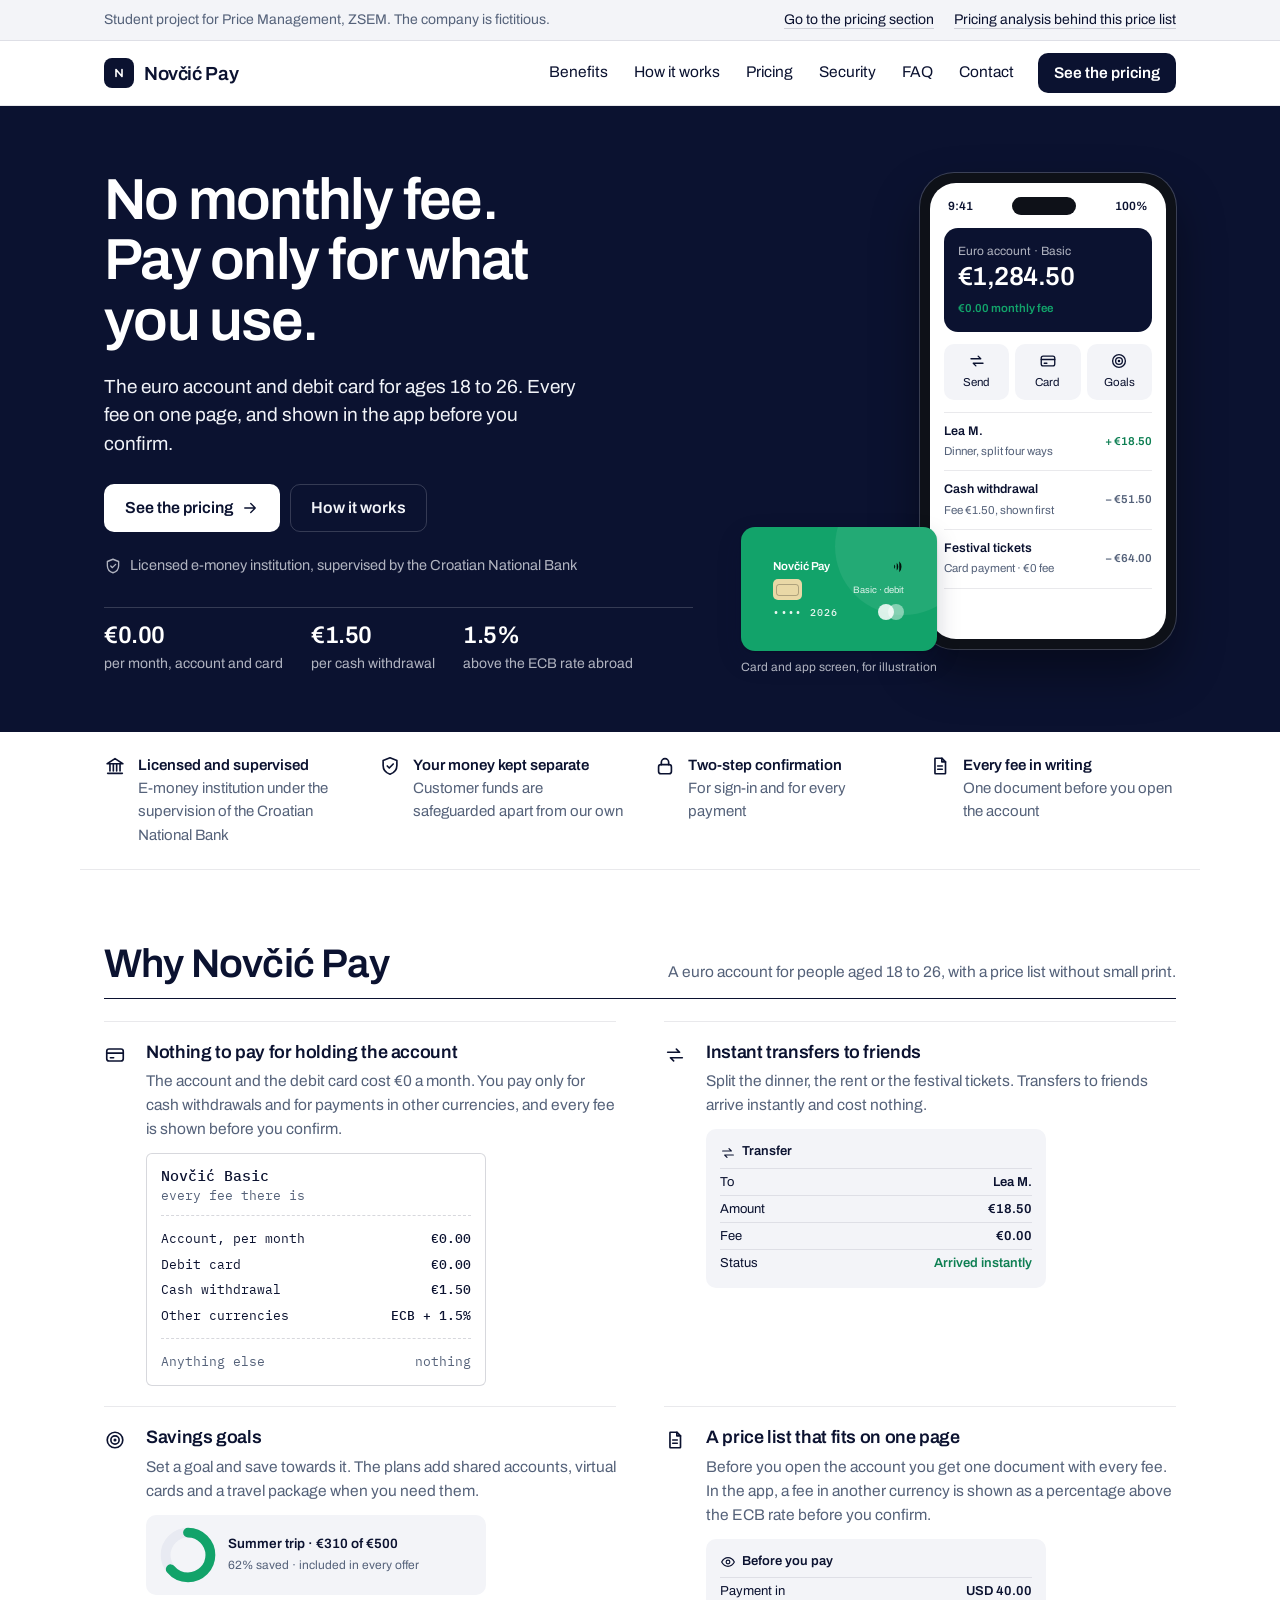
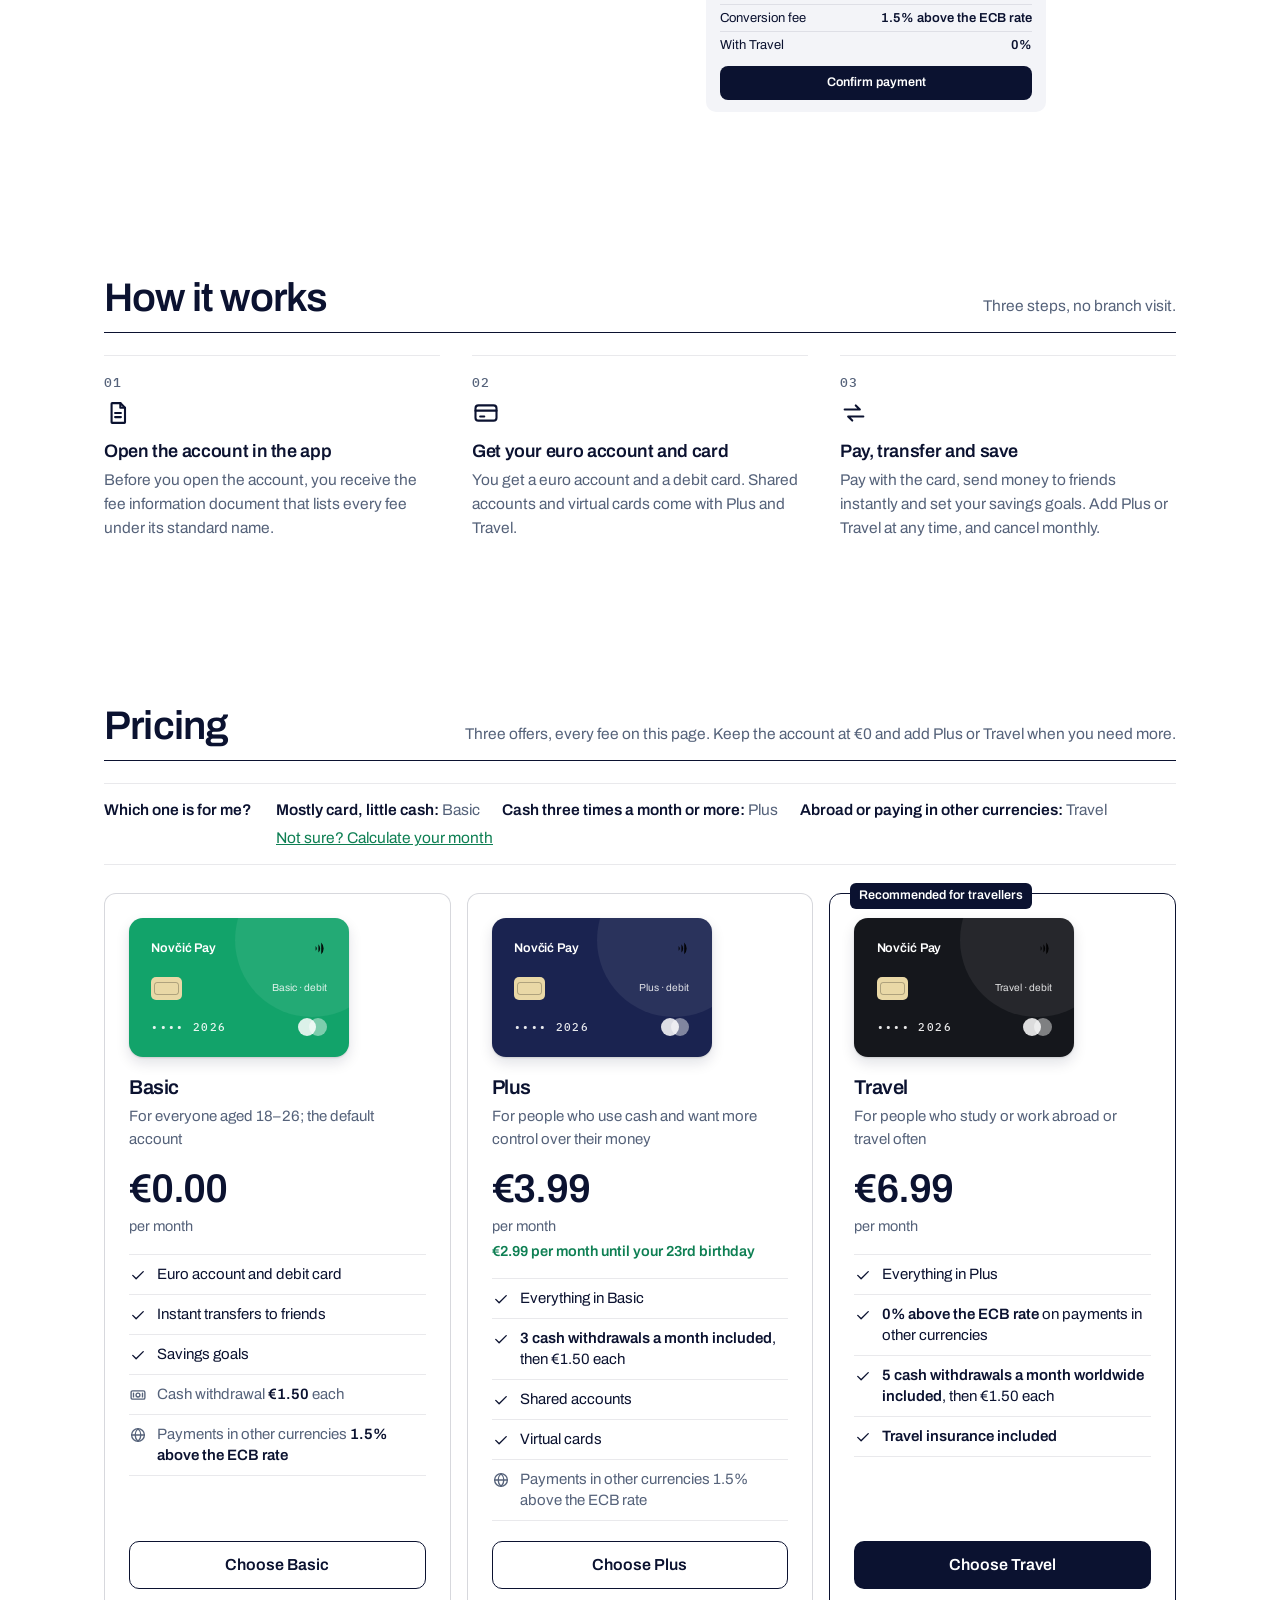
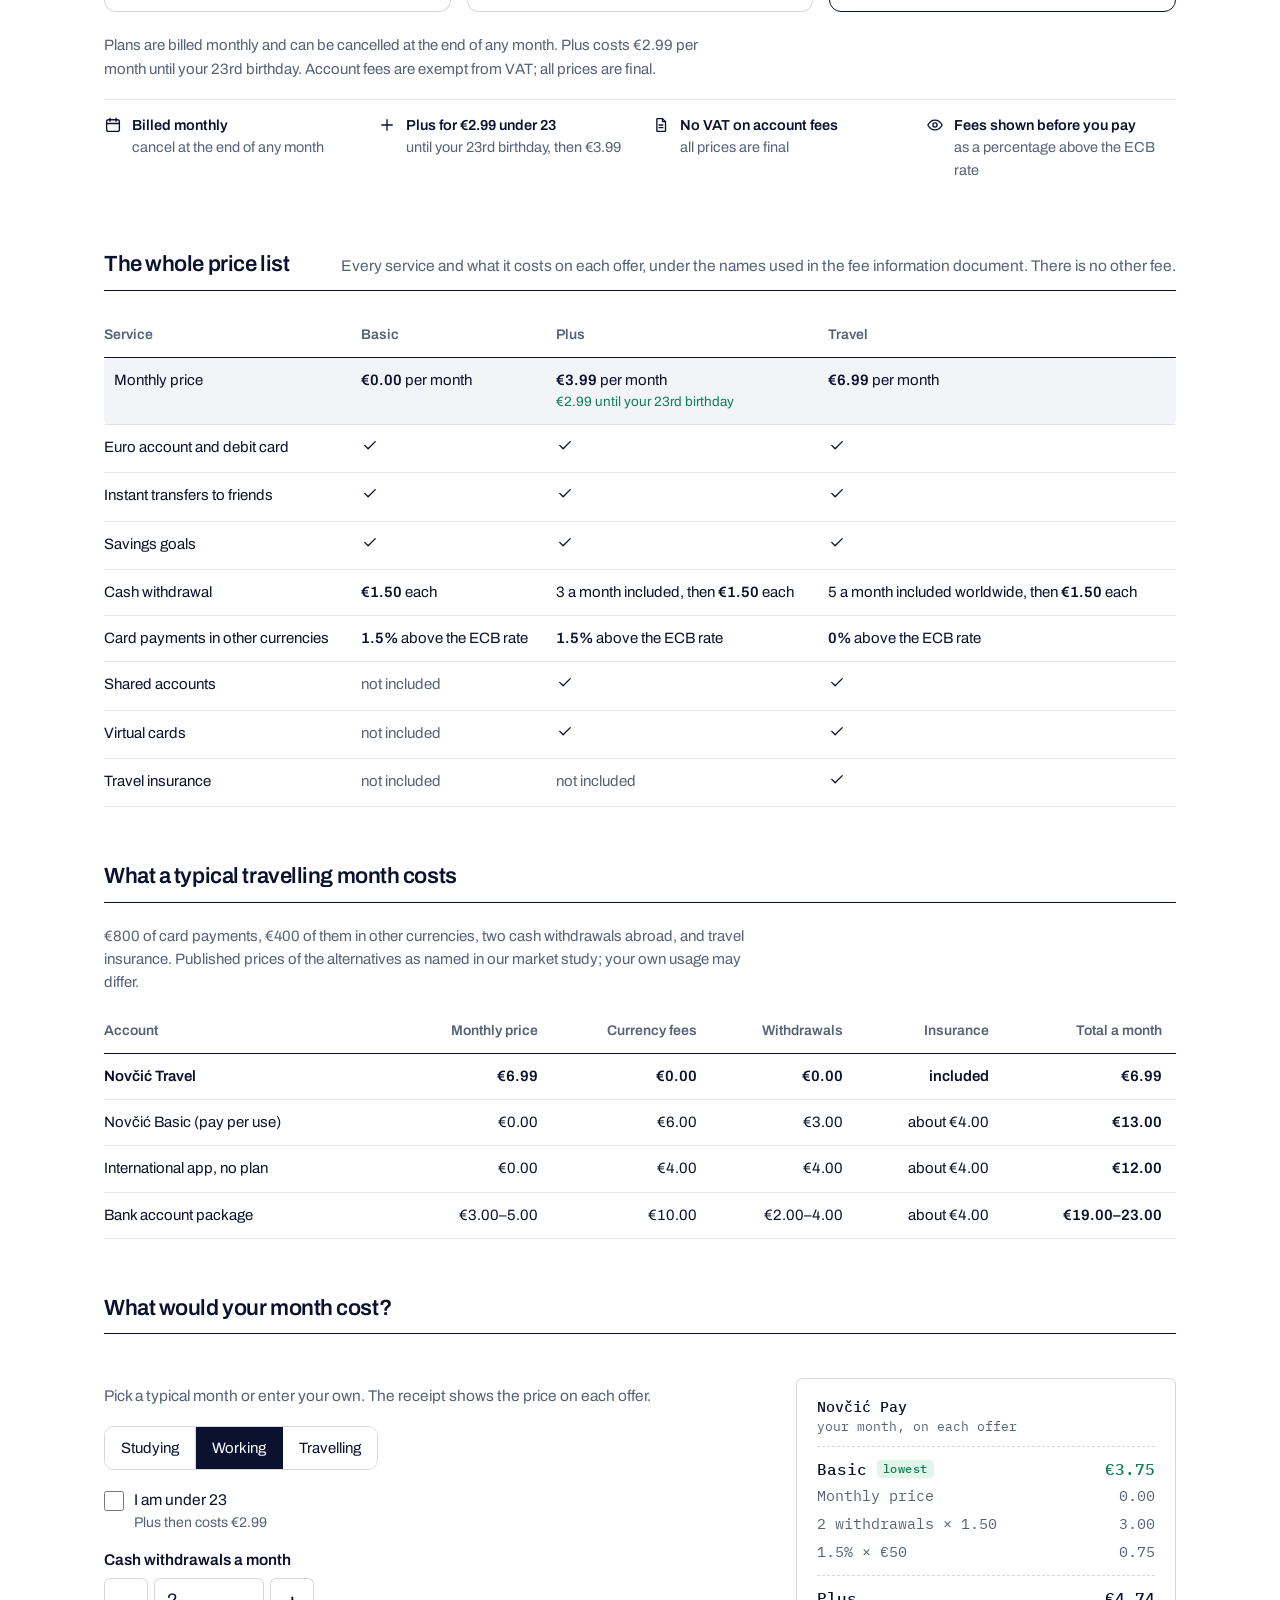
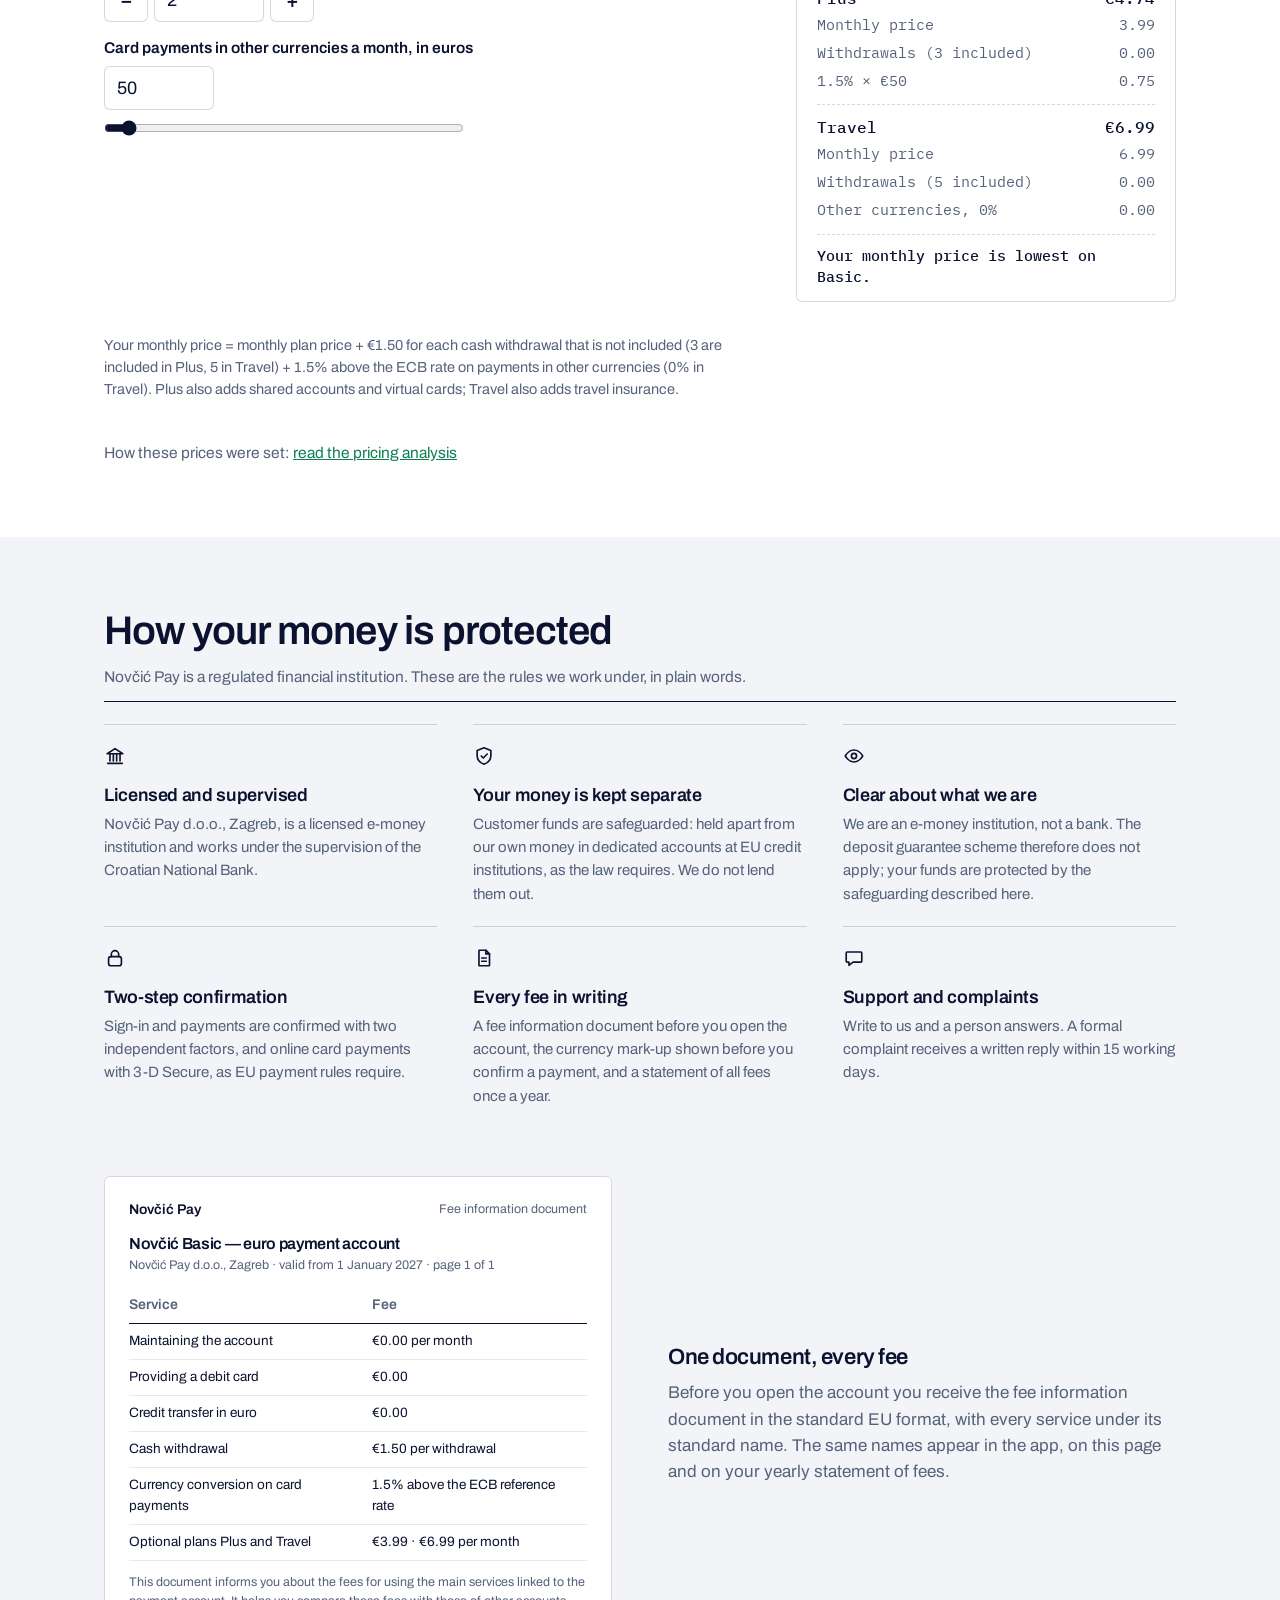
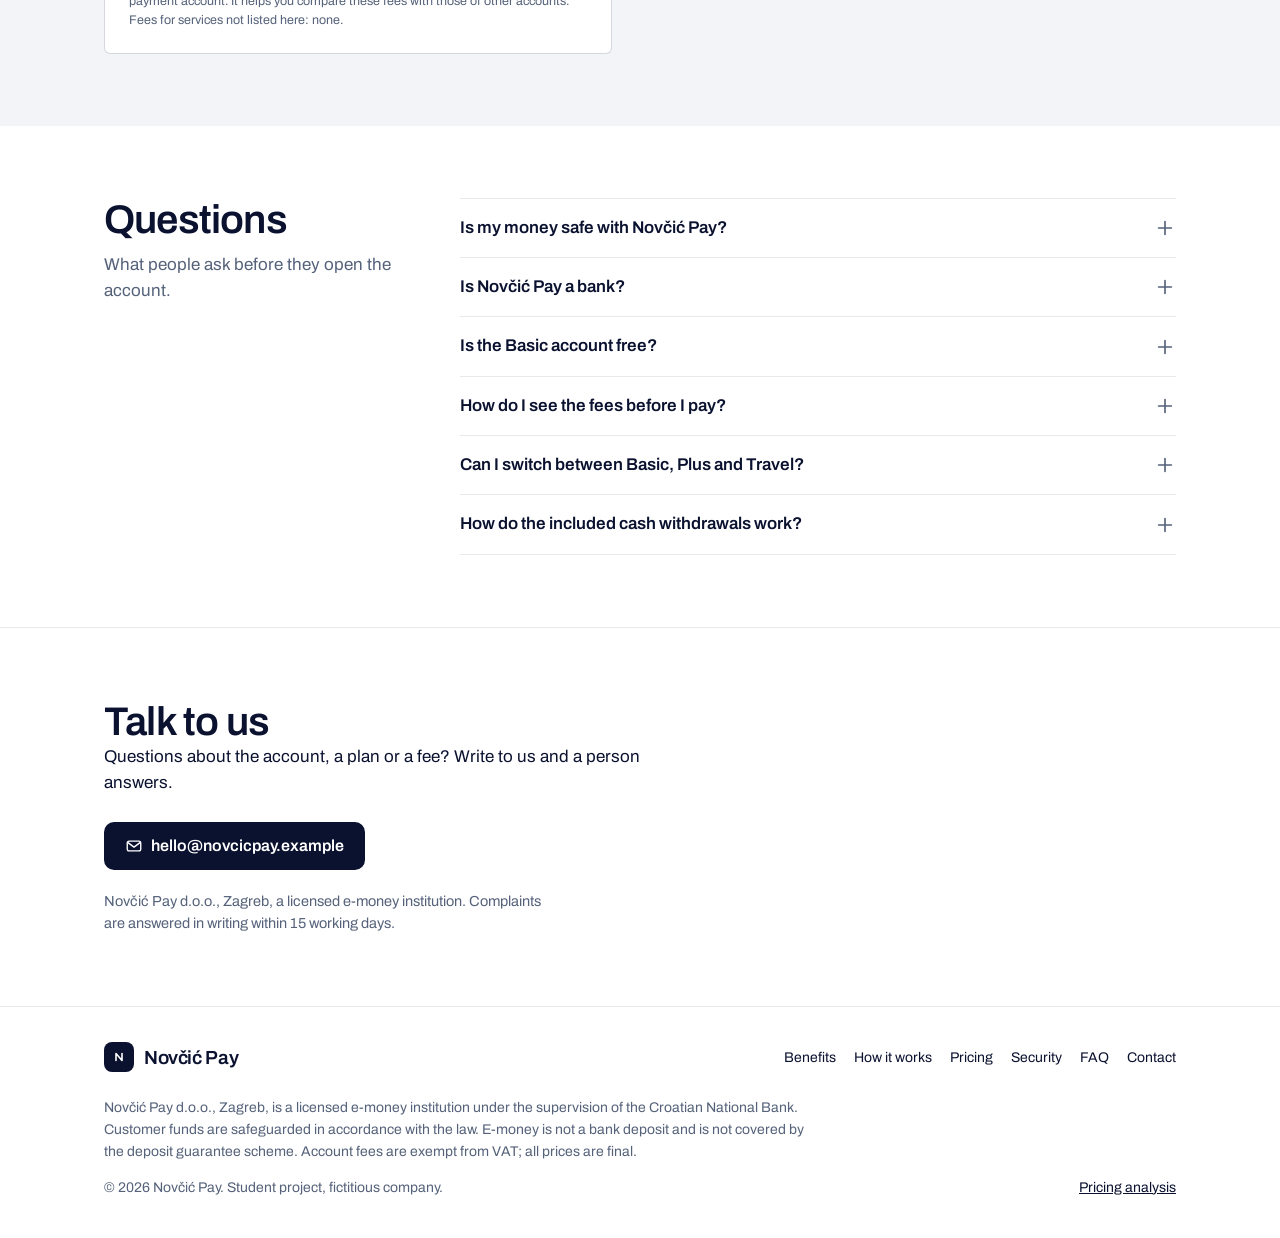
==== commit 25c8a068: "Website: product visuals — flat debit card and static app screen in the hero, a card per plan, app v" ====
--- a/index.html
+++ b/index.html
@@ -8,14 +8,14 @@
   <meta name="theme-color" content="#FFFFFF">
   <link rel="icon" href="data:image/svg+xml,%3Csvg xmlns='http://www.w3.org/2000/svg' viewBox='0 0 32 32'%3E%3Crect width='32' height='32' rx='8' fill='%230B1230'/%3E%3Cpath d='M11.500 21.500V10.500l9 11V10.500' fill='none' stroke='%23FFFFFF' stroke-width='3' stroke-linecap='round' stroke-linejoin='round'/%3E%3C/svg%3E">
   <style>
-    @font-face { font-family: "Archivo"; font-weight: 400; font-display: swap; src: url([data-uri]) format("woff2"); }
-    @font-face { font-family: "Archivo"; font-weight: 600; font-display: swap; src: url([data-uri]) format("woff2"); }
-    @font-face { font-family: "Plex Mono"; font-weight: 400; font-display: swap; src: url([data-uri]) format("woff2"); }
-    @font-face { font-family: "Plex Mono"; font-weight: 500; font-display: swap; src: url([data-uri]) format("woff2"); }
+    @font-face { font-family: "Archivo"; font-weight: 400; font-display: swap; src: url([data-uri]) format("woff2"); }
+    @font-face { font-family: "Archivo"; font-weight: 600; font-display: swap; src: url([data-uri]) format("woff2"); }
+    @font-face { font-family: "Plex Mono"; font-weight: 400; font-display: swap; src: url([data-uri]) format("woff2"); }
+    @font-face { font-family: "Plex Mono"; font-weight: 500; font-display: swap; src: url([data-uri]) format("woff2"); }
     :root {
       --ink: #0B1230; --ink-2: #1A2350; --muted: #55627A; --hair: rgba(11, 18, 48, .16); --hair-soft: rgba(11, 18, 48, .09);
       --paper: #FFFFFF; --tint: #F3F4F8; --tint-2: #E8EAF2;
-      --mark: #3B2FB8; --mark-soft: #ECE9FA; --mark-ink: #2A2186;
+      --mark: #12A36A; --mark-soft: #E2F5EC; --mark-ink: #0E7F53; --card-basic: #12A36A; --card-plus: #1A2350; --card-travel: #15171C;
       --on-dark: #F1F3F8; --on-dark-muted: rgba(241, 243, 248, .72); --hair-dark: rgba(241, 243, 248, .18);
       --sans: "Archivo", system-ui, -apple-system, "Segoe UI", Roboto, Helvetica, Arial, sans-serif;
       --mono: "Plex Mono", ui-monospace, SFMono-Regular, Menlo, Consolas, monospace;
@@ -77,7 +77,7 @@
     nav li.cta a:hover { background: var(--ink-2); }
 
     /* hero: flat navy, the fee slip is the one illustration */
-    .hero { background: var(--ink); color: var(--on-dark); padding: 64px 0 56px; }
+    .hero { background: var(--ink); color: var(--on-dark); padding: 64px 0 56px; overflow: hidden; }
     .hero-grid { display: grid; grid-template-columns: 1.15fr .85fr; gap: 48px; align-items: center; }
     .hero h1 { color: #fff; max-width: 14ch; }
     .hero .lead { font-size: 19px; line-height: 1.5; color: var(--on-dark); max-width: 44ch; margin: 22px 0 26px; }
@@ -285,6 +285,83 @@
       .compare td.total { font-weight: 600; }
       .compare tr.us { background: var(--tint); border-radius: var(--r-sm); padding: 12px 10px !important; }
     }
+
+    /* product artwork: flat debit cards and a static app screen (no tilt, no animation) */
+    .dcard { position: relative; width: 100%; aspect-ratio: 1.586; border-radius: 14px; background: var(--card-basic); color: #fff; padding: 7% 7.5%; display: flex; flex-direction: column; justify-content: space-between; overflow: hidden; font-size: 14px; box-shadow: 0 1px 2px rgba(0, 0, 0, .18), 0 10px 24px rgba(11, 18, 48, .18); }
+    .dcard.plus { background: var(--card-plus); }
+    .dcard.travel { background: var(--card-travel); }
+    .dcard::after { content: ""; position: absolute; right: -18%; top: -40%; width: 70%; aspect-ratio: 1; border-radius: 50%; background: rgba(255, 255, 255, .07); }
+    .dcard .row { display: flex; justify-content: space-between; align-items: center; position: relative; z-index: 1; }
+    .dcard .brand { font-weight: 600; letter-spacing: -.01em; font-size: 1.05em; }
+    .dcard .chip { width: 2.6em; height: 1.9em; border-radius: 5px; background: #E9D8A6; position: relative; }
+    .dcard .chip::before { content: ""; position: absolute; inset: 22% 10%; border: 1px solid rgba(0, 0, 0, .25); border-radius: 3px; }
+    .dcard .wave { width: 1.4em; height: 1.4em; opacity: .9; }
+    .dcard .num { font: 500 .95em/1 var(--mono); letter-spacing: .12em; opacity: .9; }
+    .dcard .tier { font-size: .85em; opacity: .85; }
+    .dcard .name { font-size: .8em; letter-spacing: .06em; text-transform: uppercase; opacity: .85; }
+    .dcard .net { width: 2.4em; height: 1.5em; display: flex; }
+    .dcard .net i { width: 1.5em; height: 1.5em; border-radius: 50%; background: rgba(255, 255, 255, .85); }
+    .dcard .net i + i { margin-left: -.6em; background: rgba(255, 255, 255, .45); }
+
+    .scene { position: relative; width: 100%; max-width: 470px; justify-self: end; height: 500px; }
+    .phone { position: absolute; right: 0; top: 0; width: 256px; background: #0E1118; border-radius: 34px; padding: 10px; box-shadow: 0 0 0 1px rgba(255, 255, 255, .2), 0 24px 48px rgba(0, 0, 0, .4); }
+    .screen { background: var(--paper); color: var(--ink); border-radius: 26px; padding: 14px 14px 16px; min-height: 456px; display: flex; flex-direction: column; gap: 12px; font-size: 13px; }
+    .screen .status { display: flex; justify-content: space-between; font-weight: 600; font-size: 12px; padding: 0 4px; }
+    .screen .status .island { width: 64px; height: 18px; border-radius: 999px; background: #0E1118; }
+    .screen .bal { background: var(--ink); color: #fff; border-radius: 14px; padding: 14px; }
+    .screen .bal small { display: block; color: var(--on-dark-muted); font-size: 12px; }
+    .screen .bal .amt { font: 600 26px/1.15 var(--sans); letter-spacing: -.02em; margin-top: 2px; font-variant-numeric: tabular-nums; }
+    .screen .bal .tag { display: inline-block; margin-top: 8px; font-size: 11.5px; color: var(--mark); font-weight: 600; }
+    .screen .acts { display: grid; grid-template-columns: repeat(3, 1fr); gap: 6px; }
+    .screen .acts span { display: flex; flex-direction: column; align-items: center; gap: 4px; padding: 8px 4px; background: var(--tint); border-radius: 10px; font-size: 11.5px; color: var(--ink); }
+    .screen .acts .ico { width: 18px; height: 18px; }
+    .screen .feed { border-top: 1px solid var(--hair-soft); }
+    .screen .feed > div { display: flex; justify-content: space-between; align-items: center; gap: 8px; padding: 9px 0; border-bottom: 1px solid var(--hair-soft); }
+    .screen .feed > div > div { min-width: 0; }
+    .screen .feed b, .screen .feed span { white-space: nowrap; overflow: hidden; text-overflow: ellipsis; }
+    .screen .feed b { display: block; font-weight: 600; font-size: 12.5px; }
+    .screen .feed span { color: var(--muted); font-size: 11.5px; }
+    .screen .feed .amt { font-variant-numeric: tabular-nums; font-weight: 600; white-space: nowrap; }
+    .screen .feed .amt.in { color: var(--mark-ink); }
+    .scene .dcard { position: absolute; left: 0; bottom: 22px; width: 196px; font-size: 11px; }
+    .scene .note { position: absolute; left: 0; bottom: -4px; font-size: 12px; color: var(--on-dark-muted); }
+
+    /* app vignettes in the benefits list */
+    .vig { background: var(--tint); border-radius: var(--r-md); padding: 12px 14px; font-size: 13px; color: var(--ink); margin-top: 12px; max-width: 340px; }
+    .vig .t { display: flex; align-items: center; gap: 6px; font-weight: 600; margin-bottom: 6px; }
+    .vig .t .ico { width: 16px; height: 16px; }
+    .vig .l { display: flex; justify-content: space-between; gap: 10px; padding: 3px 0; border-top: 1px solid var(--hair-soft); font-variant-numeric: tabular-nums; }
+    .vig .l:first-of-type { border-top: 0; }
+    .vig .l b { font-weight: 600; }
+    .vig .ok { color: var(--mark-ink); font-weight: 600; }
+    .vig .go { margin-top: 8px; background: var(--ink); color: #fff; border-radius: 8px; text-align: center; padding: 7px; font-weight: 600; font-size: 12.5px; }
+    .vig.goal { display: grid; grid-template-columns: 56px 1fr; gap: 12px; align-items: center; }
+    .vig.goal svg { width: 56px; height: 56px; }
+    .vig.goal .bg { fill: none; stroke: var(--tint-2); stroke-width: 7; }
+    .vig.goal .fg { fill: none; stroke: var(--mark); stroke-width: 7; stroke-linecap: round; stroke-dasharray: 100; stroke-dashoffset: 36; transform: rotate(-90deg); transform-origin: 50% 50%; }
+    .vig.goal b { display: block; font-size: 13.5px; }
+    .vig.goal span { color: var(--muted); font-size: 12px; }
+    .benefit .slip { max-width: 340px; margin-top: 12px; border: 1px solid var(--hair); font-size: 13px; padding: 12px 14px 10px; }
+
+    /* the plan's card */
+    .plan .art { margin: 0 0 18px; }
+    .plan .art .dcard { font-size: 12px; max-width: 220px; box-shadow: 0 1px 2px rgba(0, 0, 0, .12), 0 6px 14px rgba(11, 18, 48, .12); }
+    .plan .price { color: var(--ink); }
+    .plan.recommended .btn.primary { background: var(--ink); }
+    .how-art { display: flex; gap: 10px; align-items: center; margin-bottom: 14px; color: var(--ink); }
+    .how-art .ico { width: 28px; height: 28px; }
+    .step .mini { width: 92px; font-size: 6px; border-radius: 6px; padding: 7% 7.5%; box-shadow: none; }
+
+    @media (max-width: 960px) { .scene { justify-self: start; max-width: 400px; } }
+    @media (max-width: 720px) {
+      .scene { max-width: none; height: 560px; }
+      .phone { width: 230px; right: -28px; }
+      .screen { min-height: 420px; }
+      .scene .dcard { width: 170px; bottom: 30px; font-size: 9.5px; }
+      .scene .note { bottom: 2px; }
+      .vig, .benefit .slip { max-width: none; }
+      .plan .art .dcard { max-width: 200px; }
+    }
   </style>
 </head>
 <body>
@@ -353,15 +430,25 @@
               <li><b>1.5%</b><span>above the ECB rate abroad</span></li>
             </ul>
           </div>
-          <div class="slip" aria-label="Every fee of the Basic account">
-            <div class="hd">Novčić Basic</div><div class="sub">every fee there is</div><hr>
-            <div class="ln"><span>Account, per month</span><b>€0.00</b></div>
-            <div class="ln"><span>Debit card</span><b>€0.00</b></div>
-            <div class="ln"><span>Transfers to friends</span><b>€0.00</b></div>
-            <div class="ln"><span>Cash withdrawal</span><b>€1.50</b></div>
-            <div class="ln"><span>Other currencies</span><b>ECB + 1.5%</b></div><hr>
-            <div class="ln dim"><span>Anything else</span><span>nothing</span></div>
-            <p class="foot">Plus €3.99 and Travel €6.99 a month are optional.</p>
+          <div class="scene" aria-label="Novčić Pay card and app, illustration">
+            <div class="phone" aria-hidden="true">
+              <div class="screen">
+                <div class="status"><span>9:41</span><span class="island"></span><span>100%</span></div>
+                <div class="bal"><small>Euro account · Basic</small><div class="amt">€1,284.50</div><span class="tag">€0.00 monthly fee</span></div>
+                <div class="acts"><span><svg class="ico"><use href="#i-send"/></svg>Send</span><span><svg class="ico"><use href="#i-card"/></svg>Card</span><span><svg class="ico"><use href="#i-target"/></svg>Goals</span></div>
+                <div class="feed">
+                  <div><div><b>Lea M.</b><span>Dinner, split four ways</span></div><span class="amt in">+ €18.50</span></div>
+                  <div><div><b>Cash withdrawal</b><span>Fee €1.50, shown first</span></div><span class="amt">− €51.50</span></div>
+                  <div><div><b>Festival tickets</b><span>Card payment · €0 fee</span></div><span class="amt">− €64.00</span></div>
+                </div>
+              </div>
+            </div>
+            <div class="dcard" aria-hidden="true">
+              <div class="row"><span class="brand">Novčić Pay</span><svg class="wave"><use href="#i-wave"/></svg></div>
+              <div class="row"><span class="chip"></span><span class="tier">Basic · debit</span></div>
+              <div class="row"><span class="num">•••• 2026</span><span class="net"><i></i><i></i></span></div>
+            </div>
+            <span class="note">Card and app screen, for illustration</span>
           </div>
         </div>
       </div>
@@ -385,10 +472,14 @@
           <p>A euro account for people aged 18 to 26, with a price list without small print.</p>
         </div>
         <div class="grid-2">
-          <div class="benefit"><svg class="ico" aria-hidden="true"><use href="#i-card"/></svg><div><h3>Nothing to pay for holding the account</h3><p>The account and the debit card cost €0 a month. You pay only for cash withdrawals and for payments in other currencies, and every fee is shown before you confirm.</p></div></div>
-          <div class="benefit"><svg class="ico" aria-hidden="true"><use href="#i-send"/></svg><div><h3>Instant transfers to friends</h3><p>Split the dinner, the rent or the festival tickets. Transfers to friends arrive instantly and cost nothing.</p></div></div>
-          <div class="benefit"><svg class="ico" aria-hidden="true"><use href="#i-target"/></svg><div><h3>Savings goals</h3><p>Set a goal and save towards it. The plans add shared accounts, virtual cards and a travel package when you need them.</p></div></div>
-          <div class="benefit"><svg class="ico" aria-hidden="true"><use href="#i-doc"/></svg><div><h3>A price list that fits on one page</h3><p>Before you open the account you get one document with every fee. In the app, a fee in another currency is shown as a percentage above the ECB rate before you confirm.</p></div></div>
+          <div class="benefit"><svg class="ico" aria-hidden="true"><use href="#i-card"/></svg><div><h3>Nothing to pay for holding the account</h3><p>The account and the debit card cost €0 a month. You pay only for cash withdrawals and for payments in other currencies, and every fee is shown before you confirm.</p>
+            <div class="slip" aria-hidden="true"><div class="hd">Novčić Basic</div><div class="sub">every fee there is</div><hr><div class="ln"><span>Account, per month</span><b>€0.00</b></div><div class="ln"><span>Debit card</span><b>€0.00</b></div><div class="ln"><span>Cash withdrawal</span><b>€1.50</b></div><div class="ln"><span>Other currencies</span><b>ECB + 1.5%</b></div><hr><div class="ln dim"><span>Anything else</span><span>nothing</span></div></div></div></div>
+          <div class="benefit"><svg class="ico" aria-hidden="true"><use href="#i-send"/></svg><div><h3>Instant transfers to friends</h3><p>Split the dinner, the rent or the festival tickets. Transfers to friends arrive instantly and cost nothing.</p>
+            <div class="vig" aria-hidden="true"><div class="t"><svg class="ico"><use href="#i-send"/></svg>Transfer</div><div class="l"><span>To</span><b>Lea M.</b></div><div class="l"><span>Amount</span><b>€18.50</b></div><div class="l"><span>Fee</span><b>€0.00</b></div><div class="l"><span>Status</span><span class="ok">Arrived instantly</span></div></div></div></div>
+          <div class="benefit"><svg class="ico" aria-hidden="true"><use href="#i-target"/></svg><div><h3>Savings goals</h3><p>Set a goal and save towards it. The plans add shared accounts, virtual cards and a travel package when you need them.</p>
+            <div class="vig goal" aria-hidden="true"><svg viewBox="0 0 40 40"><circle class="bg" cx="20" cy="20" r="16"/><circle class="fg" cx="20" cy="20" r="16" pathLength="100"/></svg><div><b>Summer trip · €310 of €500</b><span>62% saved · included in every offer</span></div></div></div></div>
+          <div class="benefit"><svg class="ico" aria-hidden="true"><use href="#i-doc"/></svg><div><h3>A price list that fits on one page</h3><p>Before you open the account you get one document with every fee. In the app, a fee in another currency is shown as a percentage above the ECB rate before you confirm.</p>
+            <div class="vig" aria-hidden="true"><div class="t"><svg class="ico"><use href="#i-eye"/></svg>Before you pay</div><div class="l"><span>Payment in</span><b>USD 40.00</b></div><div class="l"><span>Conversion fee</span><b>1.5% above the ECB rate</b></div><div class="l"><span>With Travel</span><b>0%</b></div><div class="go">Confirm payment</div></div></div></div>
         </div>
       </div>
     </section>
@@ -400,9 +491,9 @@
           <p>Three steps, no branch visit.</p>
         </div>
         <div class="steps">
-          <div class="step"><div class="n" aria-hidden="true">01</div><h3>Open the account in the app</h3><p>Before you open the account, you receive the fee information document that lists every fee under its standard name.</p></div>
-          <div class="step"><div class="n" aria-hidden="true">02</div><h3>Get your euro account and card</h3><p>You get a euro account and a debit card. Shared accounts and virtual cards come with Plus and Travel.</p></div>
-          <div class="step"><div class="n" aria-hidden="true">03</div><h3>Pay, transfer and save</h3><p>Pay with the card, send money to friends instantly and set your savings goals. Add Plus or Travel at any time, and cancel monthly.</p></div>
+          <div class="step"><div class="n" aria-hidden="true">01</div><div class="how-art" aria-hidden="true"><svg class="ico"><use href="#i-doc"/></svg></div><h3>Open the account in the app</h3><p>Before you open the account, you receive the fee information document that lists every fee under its standard name.</p></div>
+          <div class="step"><div class="n" aria-hidden="true">02</div><div class="how-art" aria-hidden="true"><svg class="ico"><use href="#i-card"/></svg></div><h3>Get your euro account and card</h3><p>You get a euro account and a debit card. Shared accounts and virtual cards come with Plus and Travel.</p></div>
+          <div class="step"><div class="n" aria-hidden="true">03</div><div class="how-art" aria-hidden="true"><svg class="ico"><use href="#i-send"/></svg></div><h3>Pay, transfer and save</h3><p>Pay with the card, send money to friends instantly and set your savings goals. Add Plus or Travel at any time, and cancel monthly.</p></div>
         </div>
       </div>
     </section>
@@ -419,6 +510,7 @@
         </div>
         <div class="plans">
           <div class="plan">
+            <div class="art" aria-hidden="true"><div class="dcard "><div class="row"><span class="brand">Novčić Pay</span><svg class="wave"><use href="#i-wave"/></svg></div><div class="row"><span class="chip"></span><span class="tier">Basic · debit</span></div><div class="row"><span class="num">•••• 2026</span><span class="net"><i></i><i></i></span></div></div></div>
             <h3>Basic</h3>
             <div class="for">For everyone aged 18–26; the default account</div>
             <div class="price">€0.00</div>
@@ -433,6 +525,7 @@
             <a class="btn line" href="#contact">Choose Basic</a>
           </div>
           <div class="plan">
+            <div class="art" aria-hidden="true"><div class="dcard plus"><div class="row"><span class="brand">Novčić Pay</span><svg class="wave"><use href="#i-wave"/></svg></div><div class="row"><span class="chip"></span><span class="tier">Plus · debit</span></div><div class="row"><span class="num">•••• 2026</span><span class="net"><i></i><i></i></span></div></div></div>
             <h3>Plus</h3>
             <div class="for">For people who use cash and want more control over their money</div>
             <div class="price">€3.99</div>
@@ -448,6 +541,7 @@
           </div>
           <div class="plan recommended">
             <span class="tag">Recommended for travellers</span>
+            <div class="art" aria-hidden="true"><div class="dcard travel"><div class="row"><span class="brand">Novčić Pay</span><svg class="wave"><use href="#i-wave"/></svg></div><div class="row"><span class="chip"></span><span class="tier">Travel · debit</span></div><div class="row"><span class="num">•••• 2026</span><span class="net"><i></i><i></i></span></div></div></div>
             <h3>Travel</h3>
             <div class="for">For people who study or work abroad or travel often</div>
             <div class="price">€6.99</div>
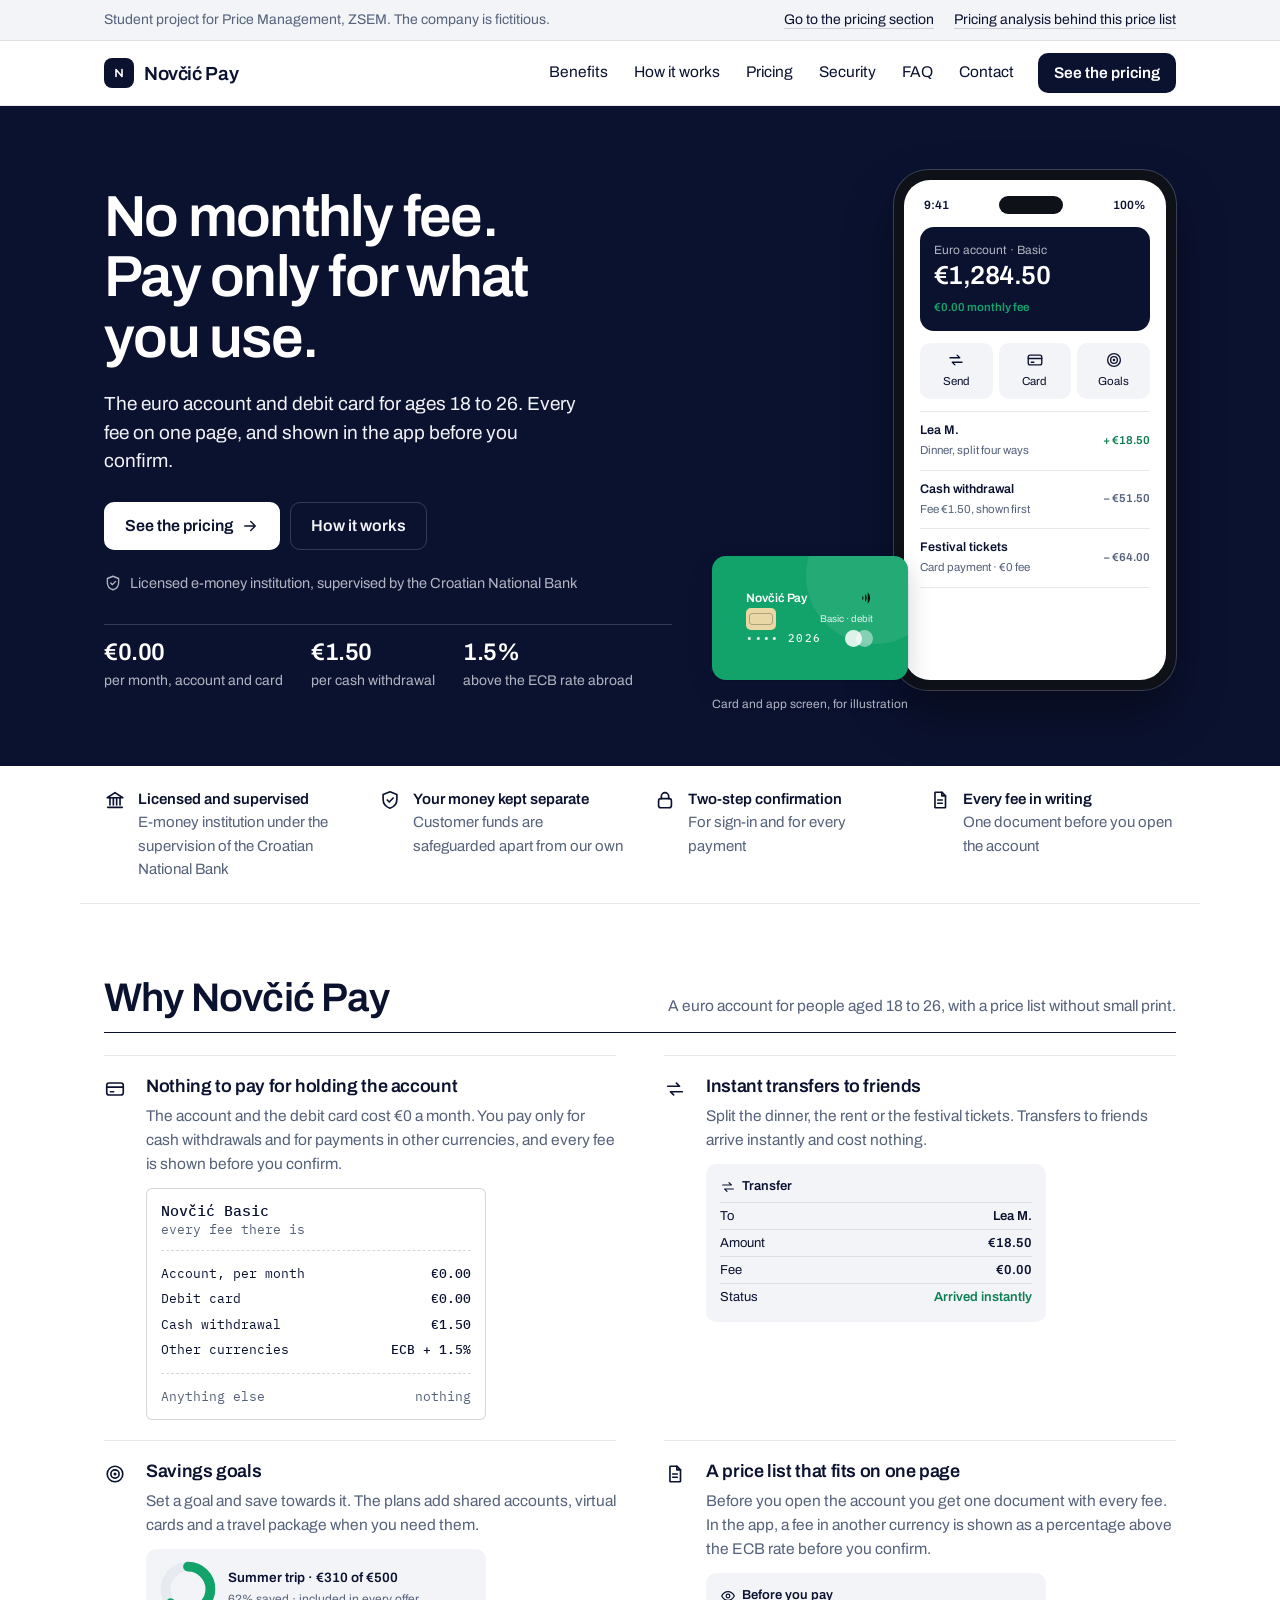
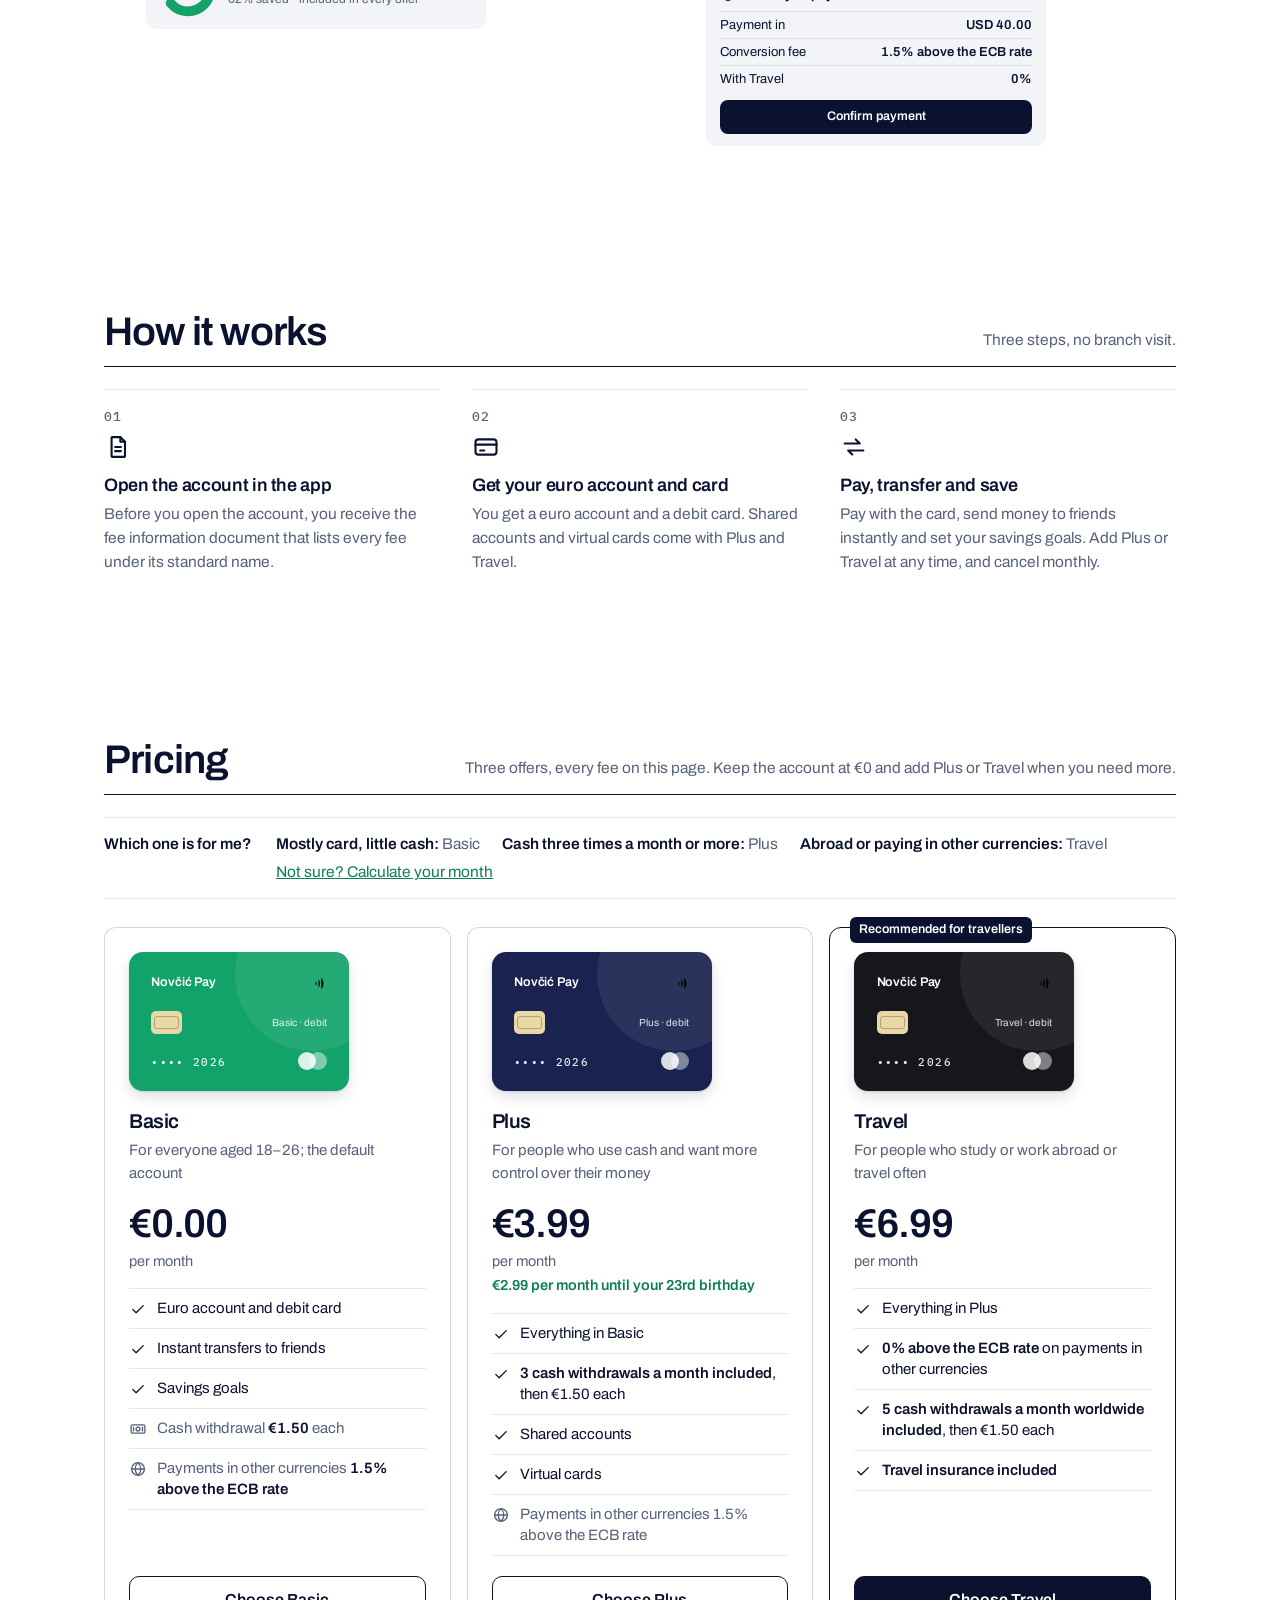
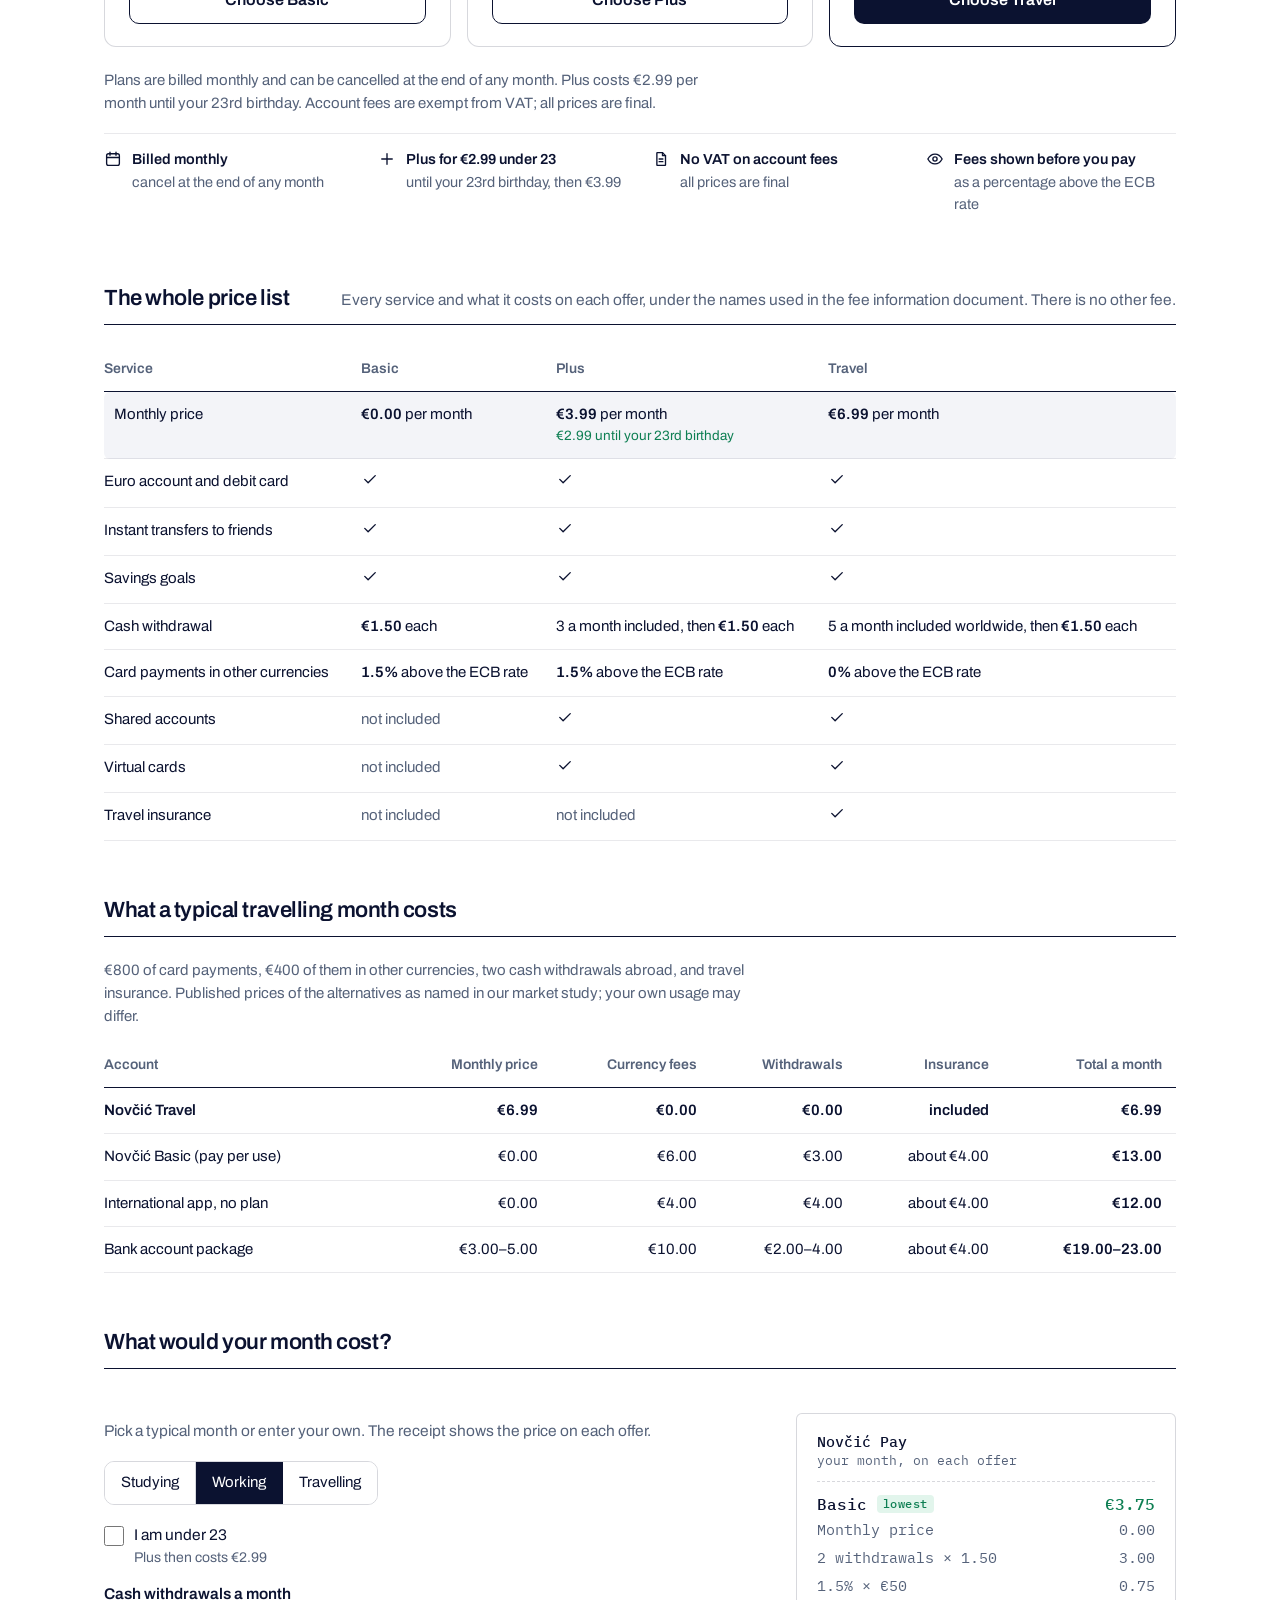
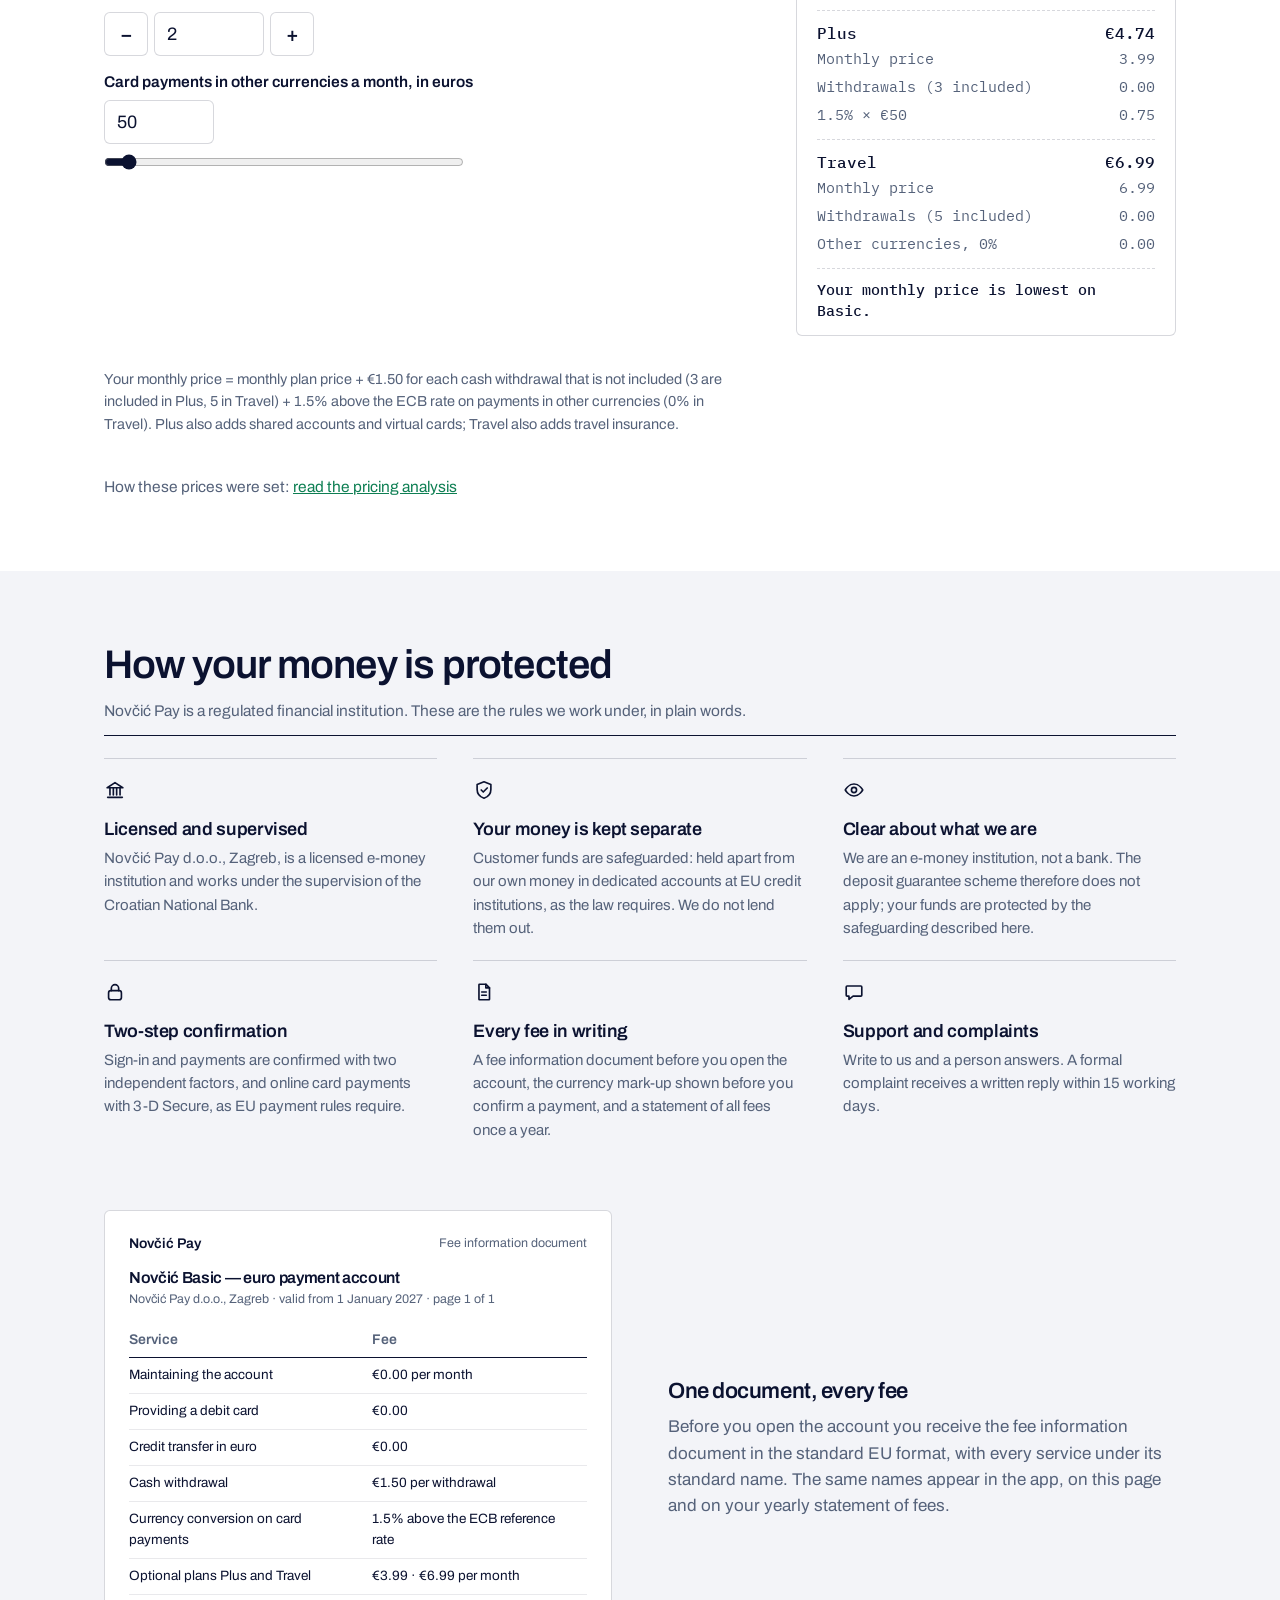
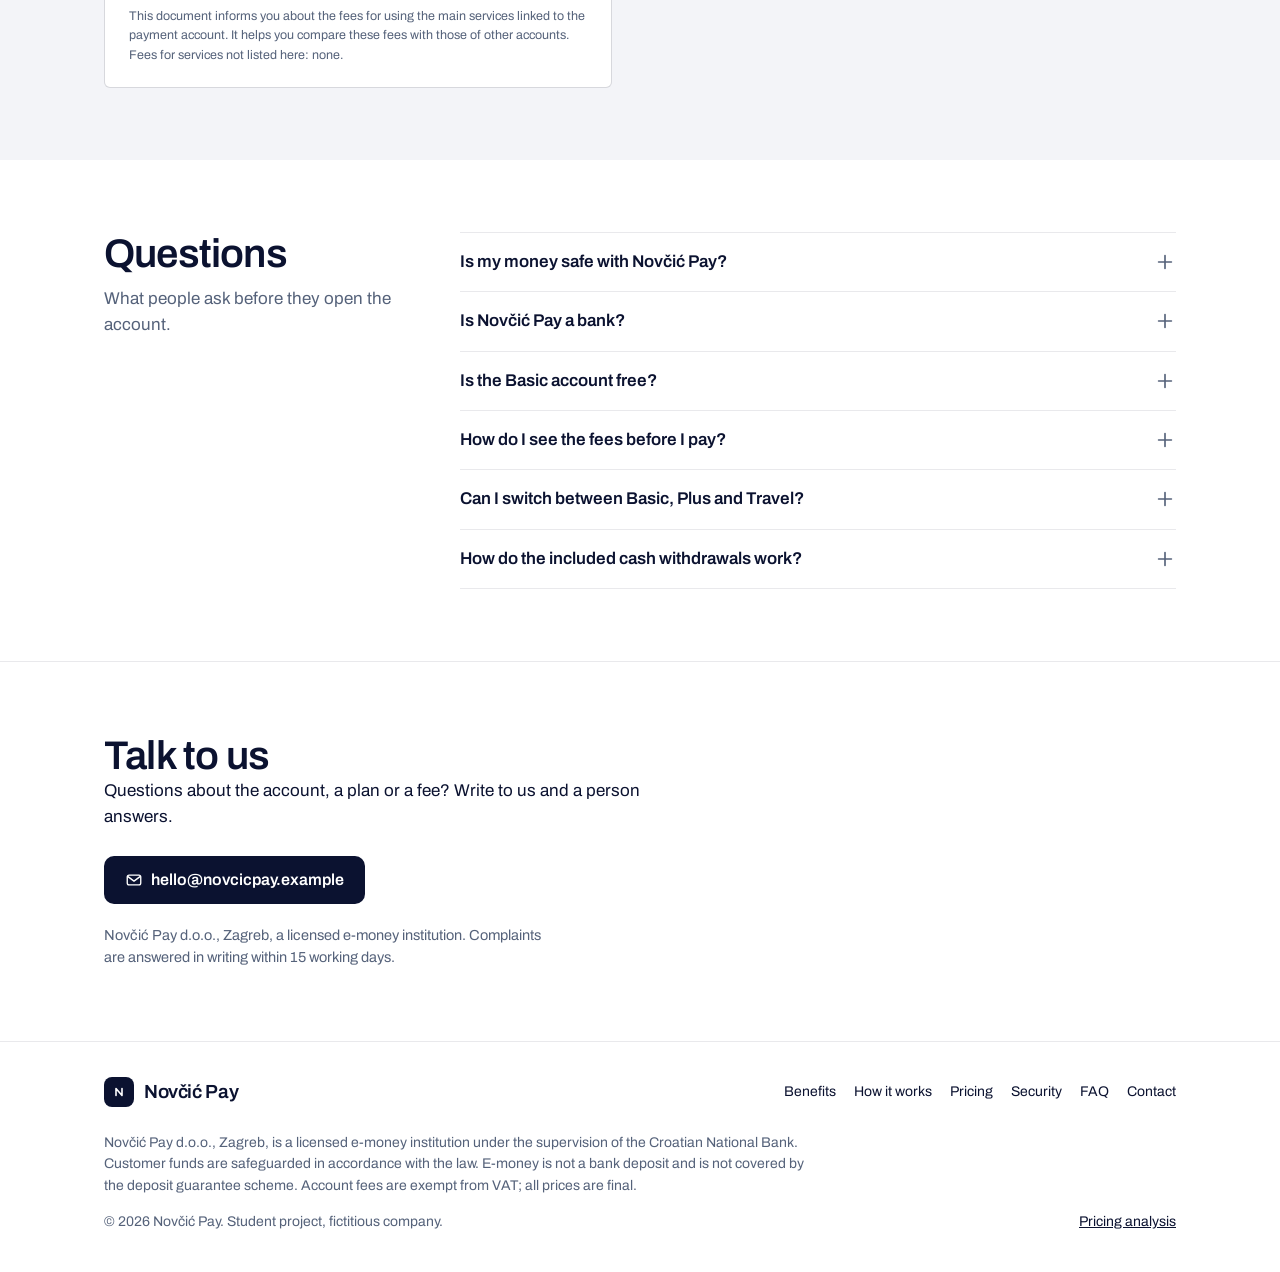
==== commit cae6f834: "Hero: larger product shot Co-Authored-By: Claude Fable 5.1 <noreply@anthropic.com>" ====
--- a/index.html
+++ b/index.html
@@ -8,10 +8,10 @@
   <meta name="theme-color" content="#FFFFFF">
   <link rel="icon" href="data:image/svg+xml,%3Csvg xmlns='http://www.w3.org/2000/svg' viewBox='0 0 32 32'%3E%3Crect width='32' height='32' rx='8' fill='%230B1230'/%3E%3Cpath d='M11.500 21.500V10.500l9 11V10.500' fill='none' stroke='%23FFFFFF' stroke-width='3' stroke-linecap='round' stroke-linejoin='round'/%3E%3C/svg%3E">
   <style>
-    @font-face { font-family: "Archivo"; font-weight: 400; font-display: swap; src: url([data-uri]) format("woff2"); }
-    @font-face { font-family: "Archivo"; font-weight: 600; font-display: swap; src: url([data-uri]) format("woff2"); }
-    @font-face { font-family: "Plex Mono"; font-weight: 400; font-display: swap; src: url([data-uri]) format("woff2"); }
-    @font-face { font-family: "Plex Mono"; font-weight: 500; font-display: swap; src: url([data-uri]) format("woff2"); }
+    @font-face { font-family: "Archivo"; font-weight: 400; font-display: swap; src: url([data-uri]) format("woff2"); }
+    @font-face { font-family: "Archivo"; font-weight: 600; font-display: swap; src: url([data-uri]) format("woff2"); }
+    @font-face { font-family: "Plex Mono"; font-weight: 400; font-display: swap; src: url([data-uri]) format("woff2"); }
+    @font-face { font-family: "Plex Mono"; font-weight: 500; font-display: swap; src: url([data-uri]) format("woff2"); }
     :root {
       --ink: #0B1230; --ink-2: #1A2350; --muted: #55627A; --hair: rgba(11, 18, 48, .16); --hair-soft: rgba(11, 18, 48, .09);
       --paper: #FFFFFF; --tint: #F3F4F8; --tint-2: #E8EAF2;
@@ -78,7 +78,7 @@
 
     /* hero: flat navy, the fee slip is the one illustration */
     .hero { background: var(--ink); color: var(--on-dark); padding: 64px 0 56px; overflow: hidden; }
-    .hero-grid { display: grid; grid-template-columns: 1.15fr .85fr; gap: 48px; align-items: center; }
+    .hero-grid { display: grid; grid-template-columns: 1.1fr .9fr; gap: 40px; align-items: center; }
     .hero h1 { color: #fff; max-width: 14ch; }
     .hero .lead { font-size: 19px; line-height: 1.5; color: var(--on-dark); max-width: 44ch; margin: 22px 0 26px; }
     .hero .cta { display: flex; gap: 10px; flex-wrap: wrap; margin-bottom: 22px; }
@@ -303,9 +303,9 @@
     .dcard .net i { width: 1.5em; height: 1.5em; border-radius: 50%; background: rgba(255, 255, 255, .85); }
     .dcard .net i + i { margin-left: -.6em; background: rgba(255, 255, 255, .45); }
 
-    .scene { position: relative; width: 100%; max-width: 470px; justify-self: end; height: 500px; }
-    .phone { position: absolute; right: 0; top: 0; width: 256px; background: #0E1118; border-radius: 34px; padding: 10px; box-shadow: 0 0 0 1px rgba(255, 255, 255, .2), 0 24px 48px rgba(0, 0, 0, .4); }
-    .screen { background: var(--paper); color: var(--ink); border-radius: 26px; padding: 14px 14px 16px; min-height: 456px; display: flex; flex-direction: column; gap: 12px; font-size: 13px; }
+    .scene { position: relative; width: 100%; max-width: 500px; justify-self: end; height: 540px; }
+    .phone { position: absolute; right: 0; top: 0; width: 282px; background: #0E1118; border-radius: 34px; padding: 10px; box-shadow: 0 0 0 1px rgba(255, 255, 255, .2), 0 24px 48px rgba(0, 0, 0, .4); }
+    .screen { background: var(--paper); color: var(--ink); border-radius: 26px; padding: 16px 16px 18px; min-height: 500px; display: flex; flex-direction: column; gap: 12px; font-size: 13px; }
     .screen .status { display: flex; justify-content: space-between; font-weight: 600; font-size: 12px; padding: 0 4px; }
     .screen .status .island { width: 64px; height: 18px; border-radius: 999px; background: #0E1118; }
     .screen .bal { background: var(--ink); color: #fff; border-radius: 14px; padding: 14px; }
@@ -323,7 +323,7 @@
     .screen .feed span { color: var(--muted); font-size: 11.5px; }
     .screen .feed .amt { font-variant-numeric: tabular-nums; font-weight: 600; white-space: nowrap; }
     .screen .feed .amt.in { color: var(--mark-ink); }
-    .scene .dcard { position: absolute; left: 0; bottom: 22px; width: 196px; font-size: 11px; }
+    .scene .dcard { position: absolute; left: 0; bottom: 30px; width: 196px; font-size: 11.5px; }
     .scene .note { position: absolute; left: 0; bottom: -4px; font-size: 12px; color: var(--on-dark-muted); }
 
     /* app vignettes in the benefits list */
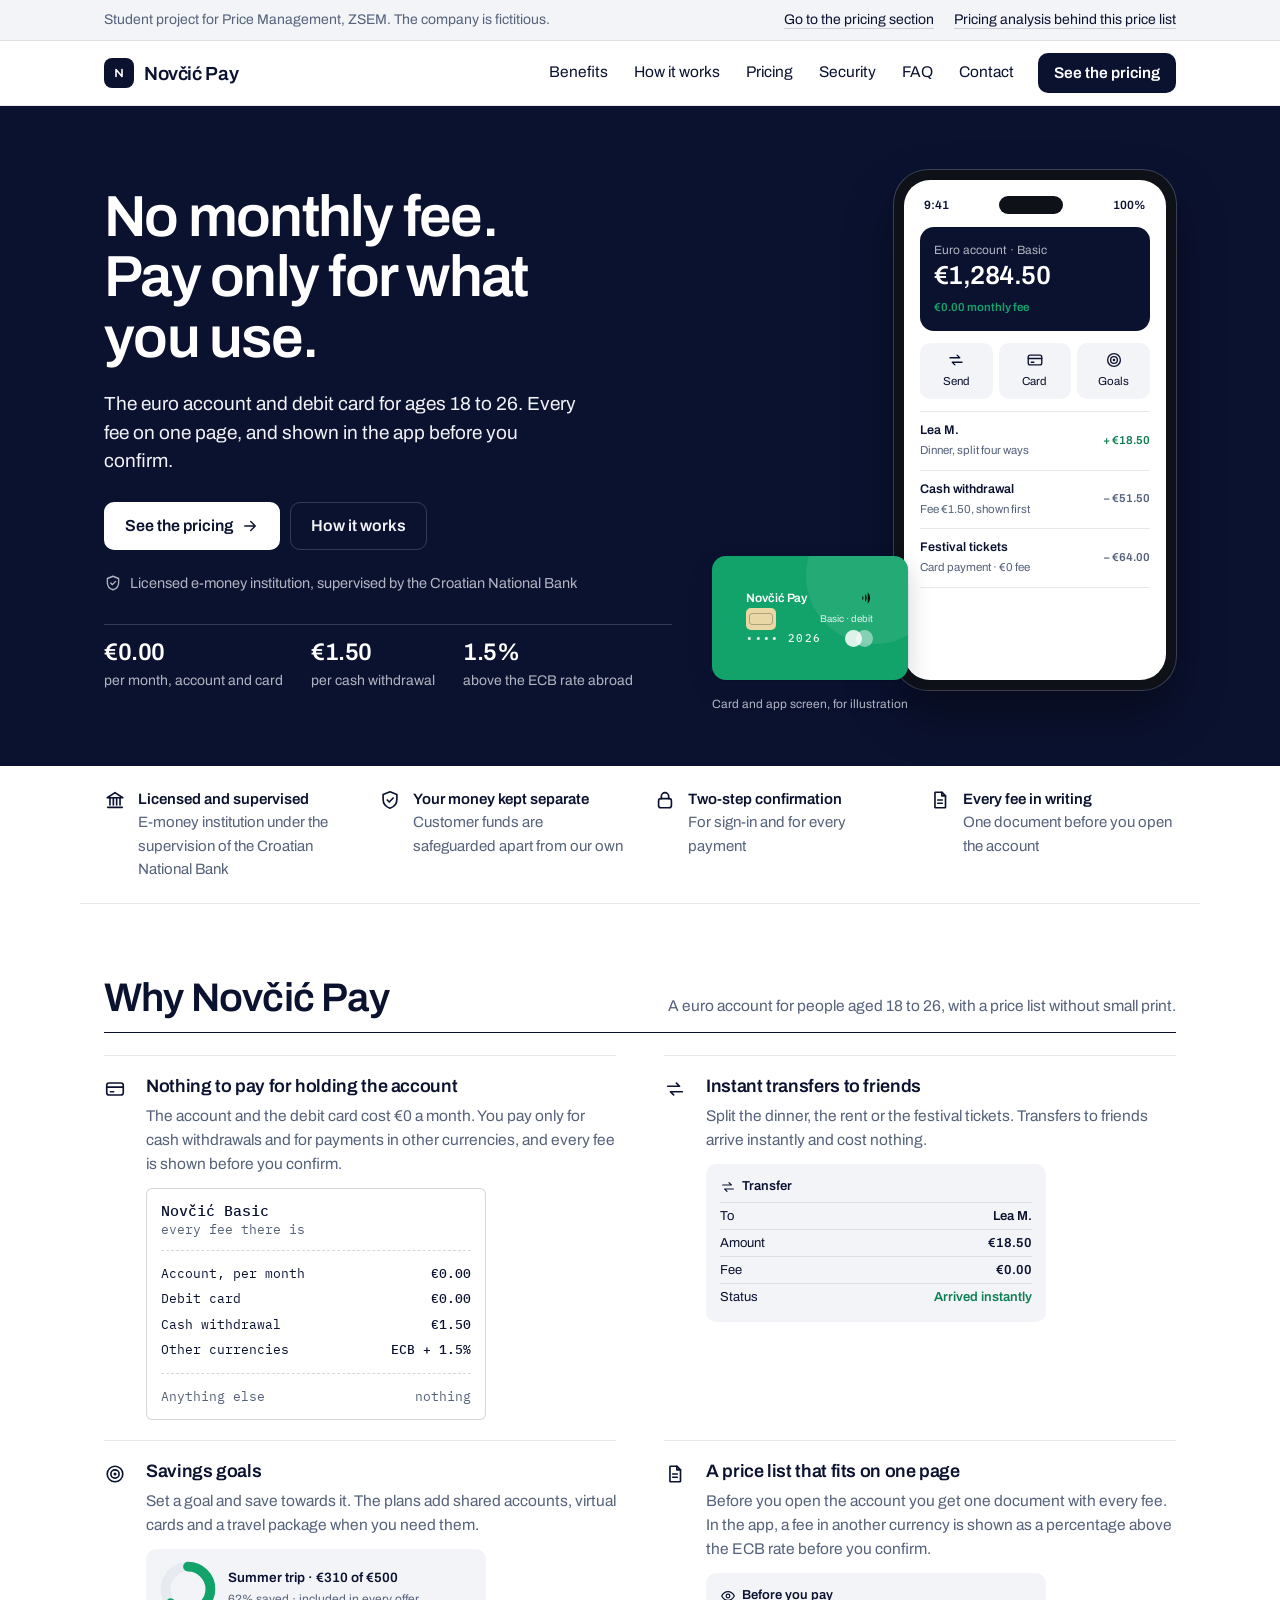
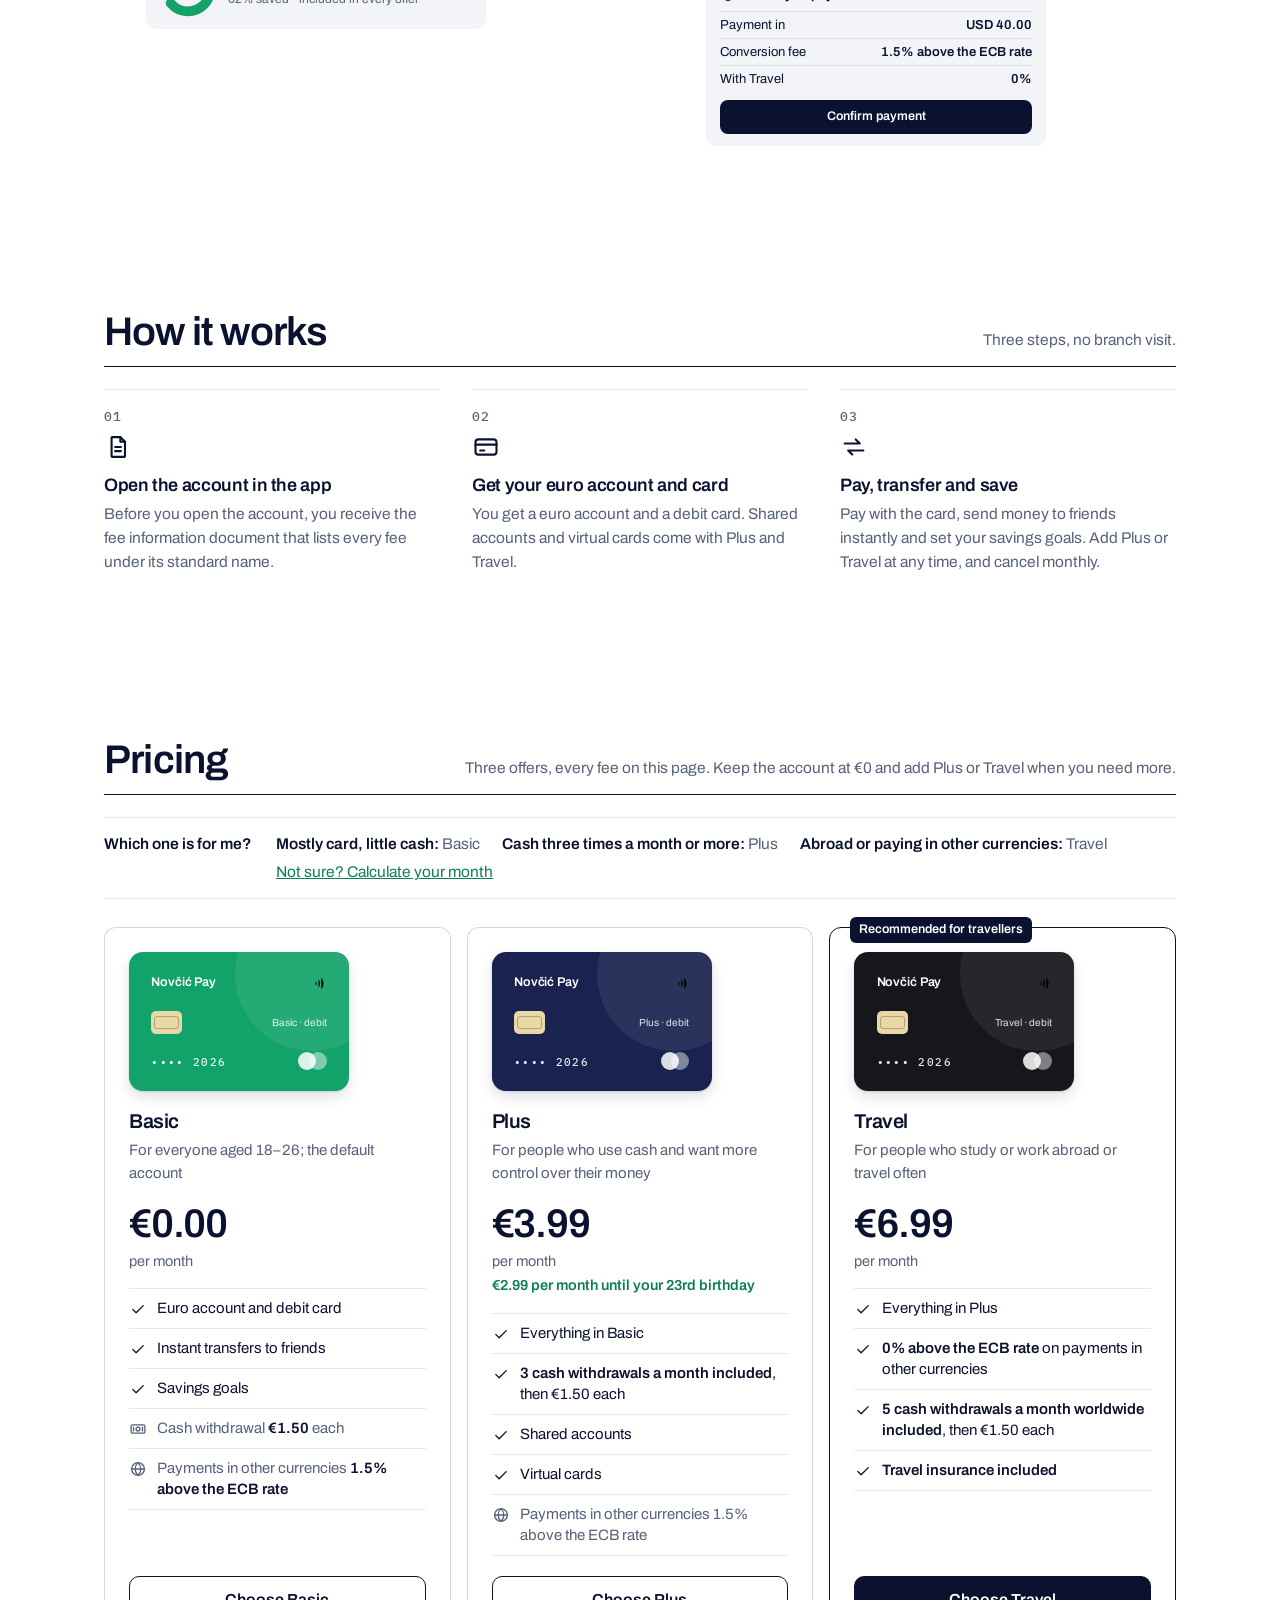
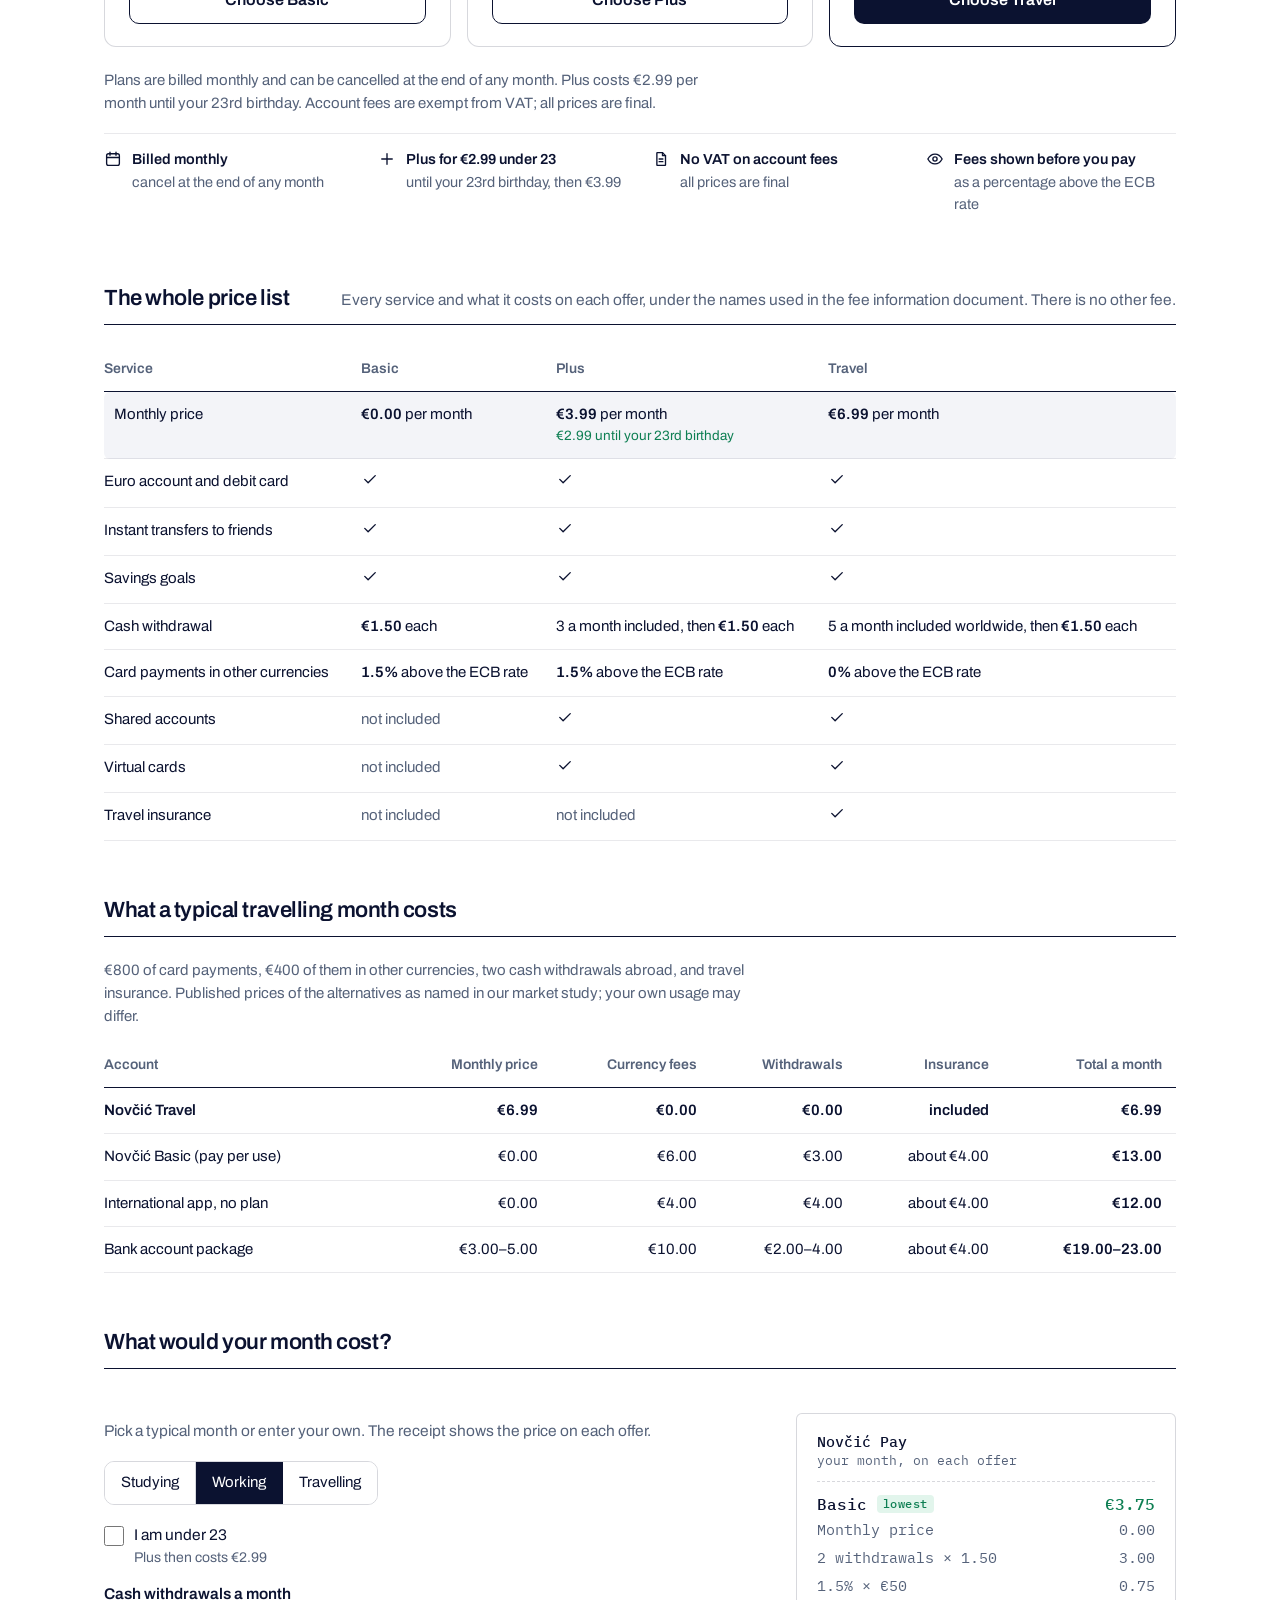
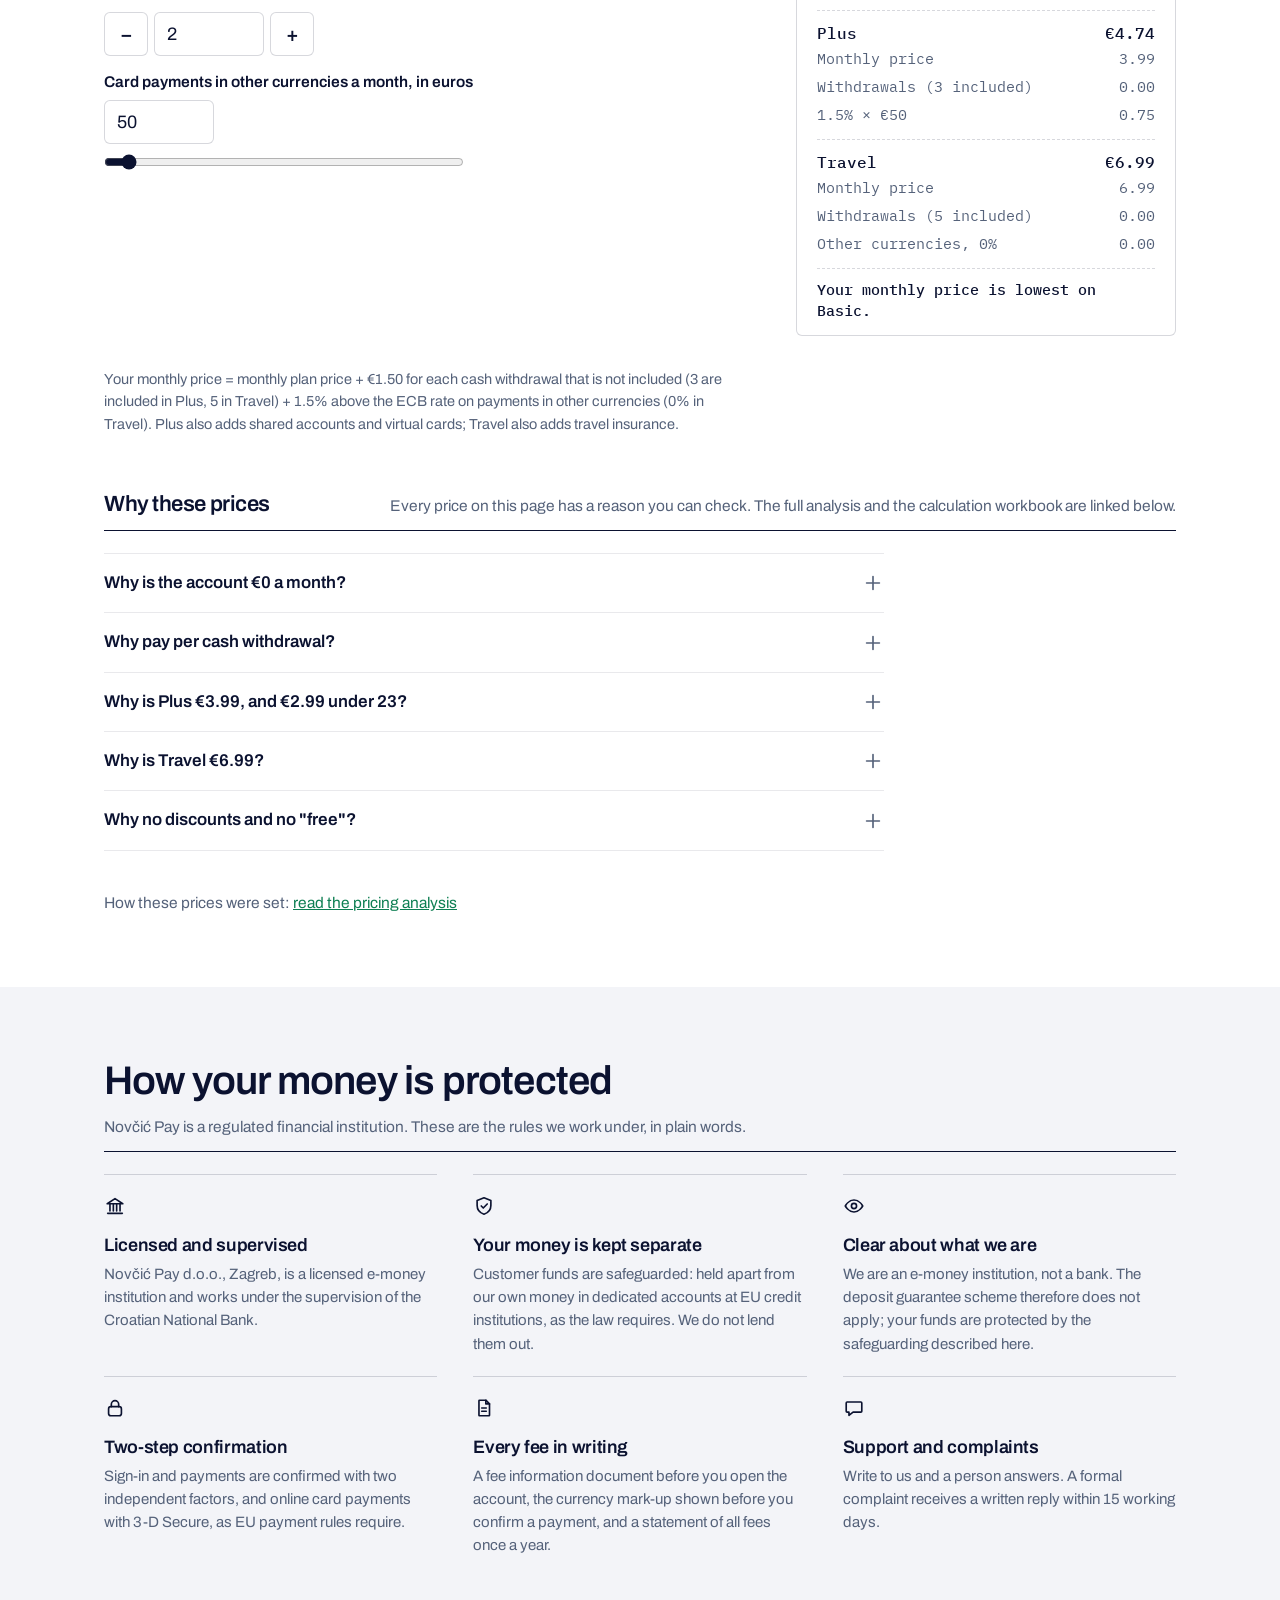
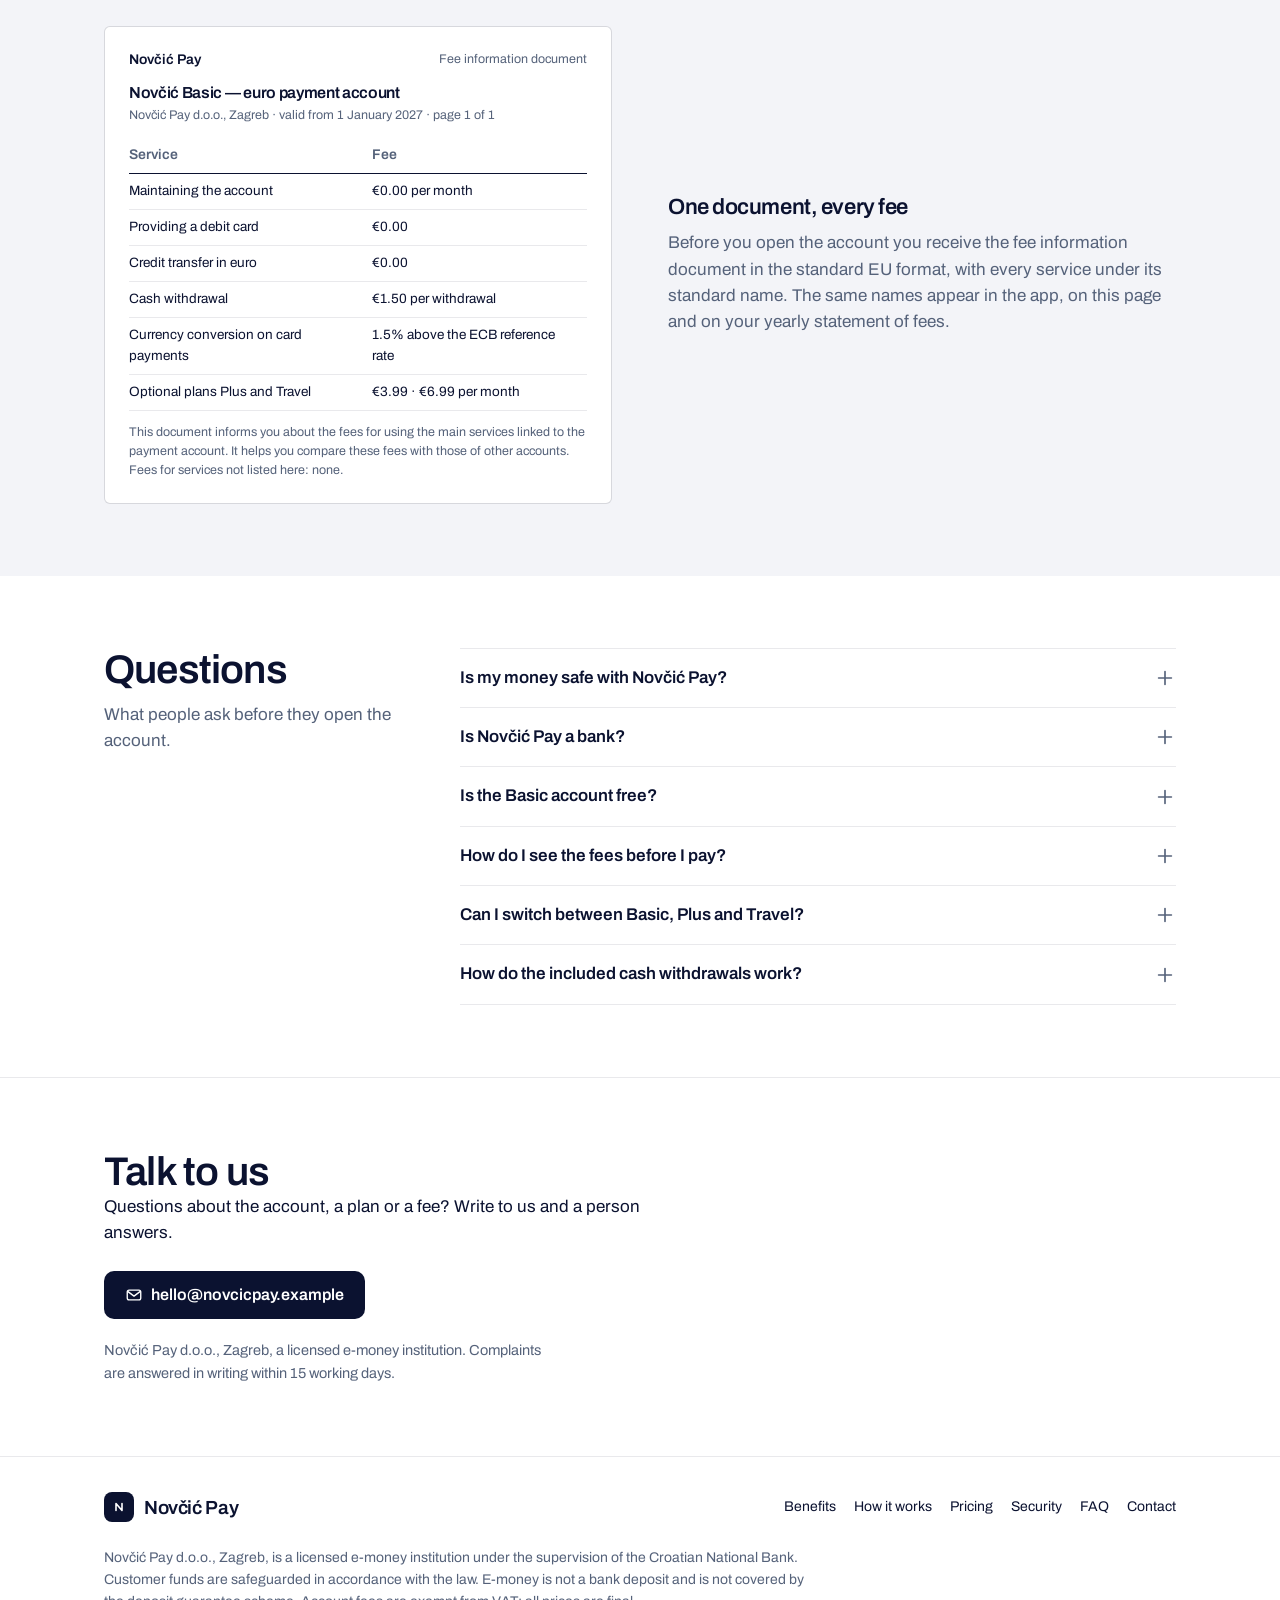
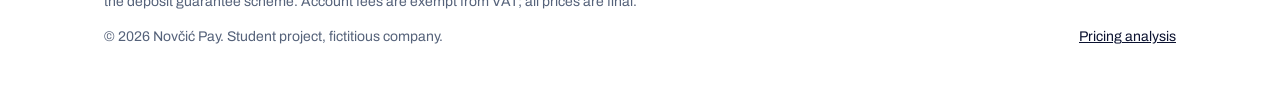
==== commit 0772039e: "Pricing: 'Why these prices' section with a reason for every price point Co-Authored-By: Claude Fable" ====
--- a/index.html
+++ b/index.html
@@ -8,10 +8,10 @@
   <meta name="theme-color" content="#FFFFFF">
   <link rel="icon" href="data:image/svg+xml,%3Csvg xmlns='http://www.w3.org/2000/svg' viewBox='0 0 32 32'%3E%3Crect width='32' height='32' rx='8' fill='%230B1230'/%3E%3Cpath d='M11.500 21.500V10.500l9 11V10.500' fill='none' stroke='%23FFFFFF' stroke-width='3' stroke-linecap='round' stroke-linejoin='round'/%3E%3C/svg%3E">
   <style>
-    @font-face { font-family: "Archivo"; font-weight: 400; font-display: swap; src: url([data-uri]) format("woff2"); }
-    @font-face { font-family: "Archivo"; font-weight: 600; font-display: swap; src: url([data-uri]) format("woff2"); }
-    @font-face { font-family: "Plex Mono"; font-weight: 400; font-display: swap; src: url([data-uri]) format("woff2"); }
-    @font-face { font-family: "Plex Mono"; font-weight: 500; font-display: swap; src: url([data-uri]) format("woff2"); }
+    @font-face { font-family: "Archivo"; font-weight: 400; font-display: swap; src: url([data-uri]) format("woff2"); }
+    @font-face { font-family: "Archivo"; font-weight: 600; font-display: swap; src: url([data-uri]) format("woff2"); }
+    @font-face { font-family: "Plex Mono"; font-weight: 400; font-display: swap; src: url([data-uri]) format("woff2"); }
+    @font-face { font-family: "Plex Mono"; font-weight: 500; font-display: swap; src: url([data-uri]) format("woff2"); }
     :root {
       --ink: #0B1230; --ink-2: #1A2350; --muted: #55627A; --hair: rgba(11, 18, 48, .16); --hair-soft: rgba(11, 18, 48, .09);
       --paper: #FFFFFF; --tint: #F3F4F8; --tint-2: #E8EAF2;
@@ -186,6 +186,7 @@
     .res.best .amount { color: var(--mark-ink); }
     .verdict { margin: 8px 0 0; font: 500 15px/1.4 var(--mono); }
     .calc .note { grid-column: 1 / -1; color: var(--muted); font-size: 14.5px; max-width: 80ch; margin: 0; }
+    .reasons-grid { max-width: 780px; }
     .analysis { margin: 40px 0 0; font-size: 15.5px; color: var(--muted); }
     .analysis a { color: var(--mark-ink); }
 
@@ -642,6 +643,35 @@
               <p class="verdict" id="calc-verdict">Your monthly price is lowest on Basic.</p>
             </div>
             <p class="note">Your monthly price = monthly plan price + €1.50 for each cash withdrawal that is not included (3 are included in Plus, 5 in Travel) + 1.5% above the ECB rate on payments in other currencies (0% in Travel). Plus also adds shared accounts and virtual cards; Travel also adds travel insurance.</p>
+          </div>
+        </div>
+
+        <div class="sect reasons" id="reasons">
+          <div class="sect-head">
+            <h3>Why these prices</h3>
+            <p>Every price on this page has a reason you can check. The full analysis and the calculation workbook are linked below.</p>
+          </div>
+          <div class="reasons-grid">
+            <details>
+              <summary>Why is the account €0 a month?<i aria-hidden="true"><svg class="ico"><use href="#i-plus"/></svg></i></summary>
+              <p>Most of our customers are students who want an account that costs nothing to hold; more than half would leave if it carried a monthly fee. So the account earns through use, not through a fee: the card income on your payments and the two per-use fees cover it.</p>
+            </details>
+            <details>
+              <summary>Why pay per cash withdrawal?<i aria-hidden="true"><svg class="ico"><use href="#i-plus"/></svg></i></summary>
+              <p>Each withdrawal costs us about €1 at the cash machine, and cash is the single largest cost of the account. A fee per withdrawal follows that cost and your own use: withdraw little, pay little. €1.50 stays below what most apps charge abroad, and Plus and Travel include withdrawals for people who need cash often.</p>
+            </details>
+            <details>
+              <summary>Why is Plus €3.99, and €2.99 under 23?<i aria-hidden="true"><svg class="ico"><use href="#i-plus"/></svg></i></summary>
+              <p>Two withdrawals a month already cost €3.00 on Basic. Plus includes three, plus shared accounts and virtual cards, for €0.99 more, so it is bought for what it adds, not to escape a fee. Under 23 the price follows the date of birth on your account, so there is nothing to prove and nothing to apply for.</p>
+            </details>
+            <details>
+              <summary>Why is Travel €6.99?<i aria-hidden="true"><svg class="ico"><use href="#i-plus"/></svg></i></summary>
+              <p>The same travelling month costs about €12 elsewhere once currency fees, two withdrawals and insurance are added up, and €19 to €23 at a bank. We price Travel well below that on purpose: travellers compare most, and we would rather keep them for years than earn more in one month.</p>
+            </details>
+            <details>
+              <summary>Why no discounts and no "free"?<i aria-hidden="true"><svg class="ico"><use href="#i-plus"/></svg></i></summary>
+              <p>Every price is final and stays the same next month; there is no introductory offer that ends later. We say "€0 per month" rather than "free", because fees per use apply, and the under-23 price is a condition, not a reduction. Account fees are exempt from VAT.</p>
+            </details>
           </div>
         </div>
 
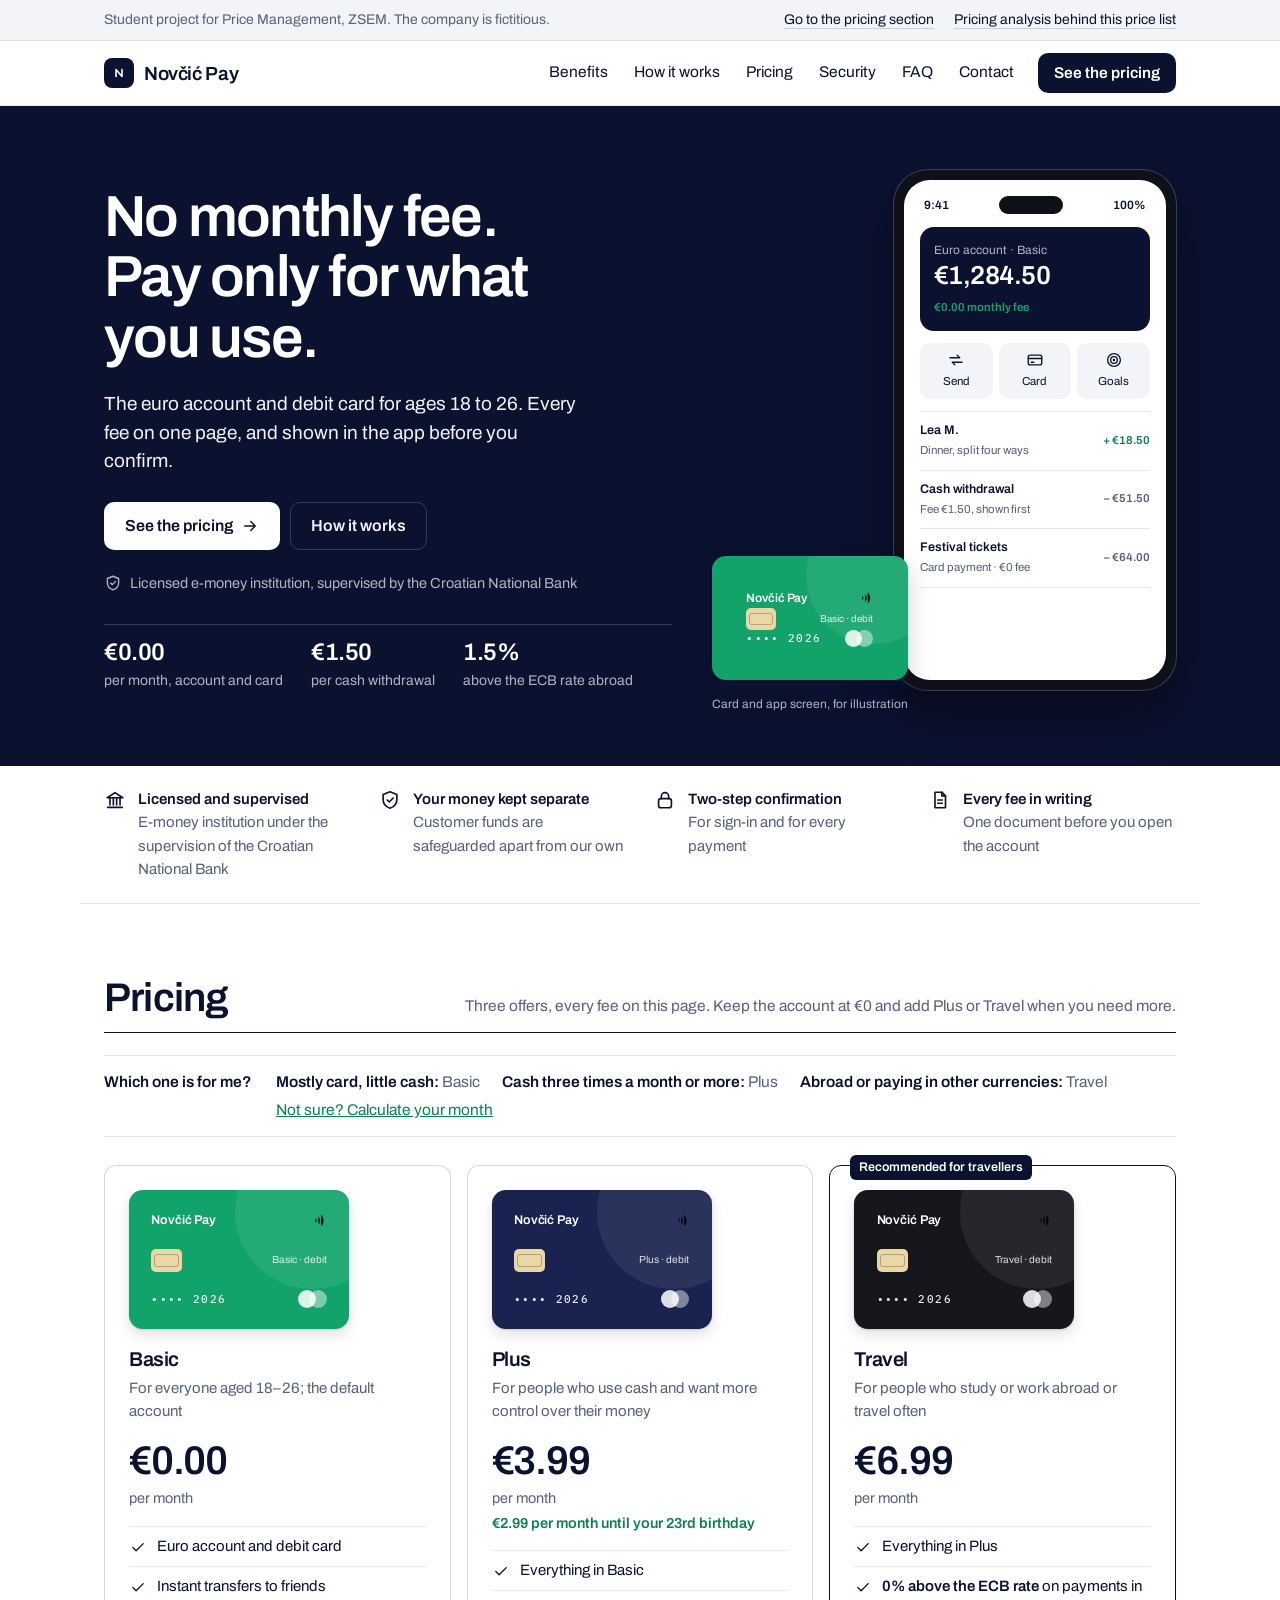
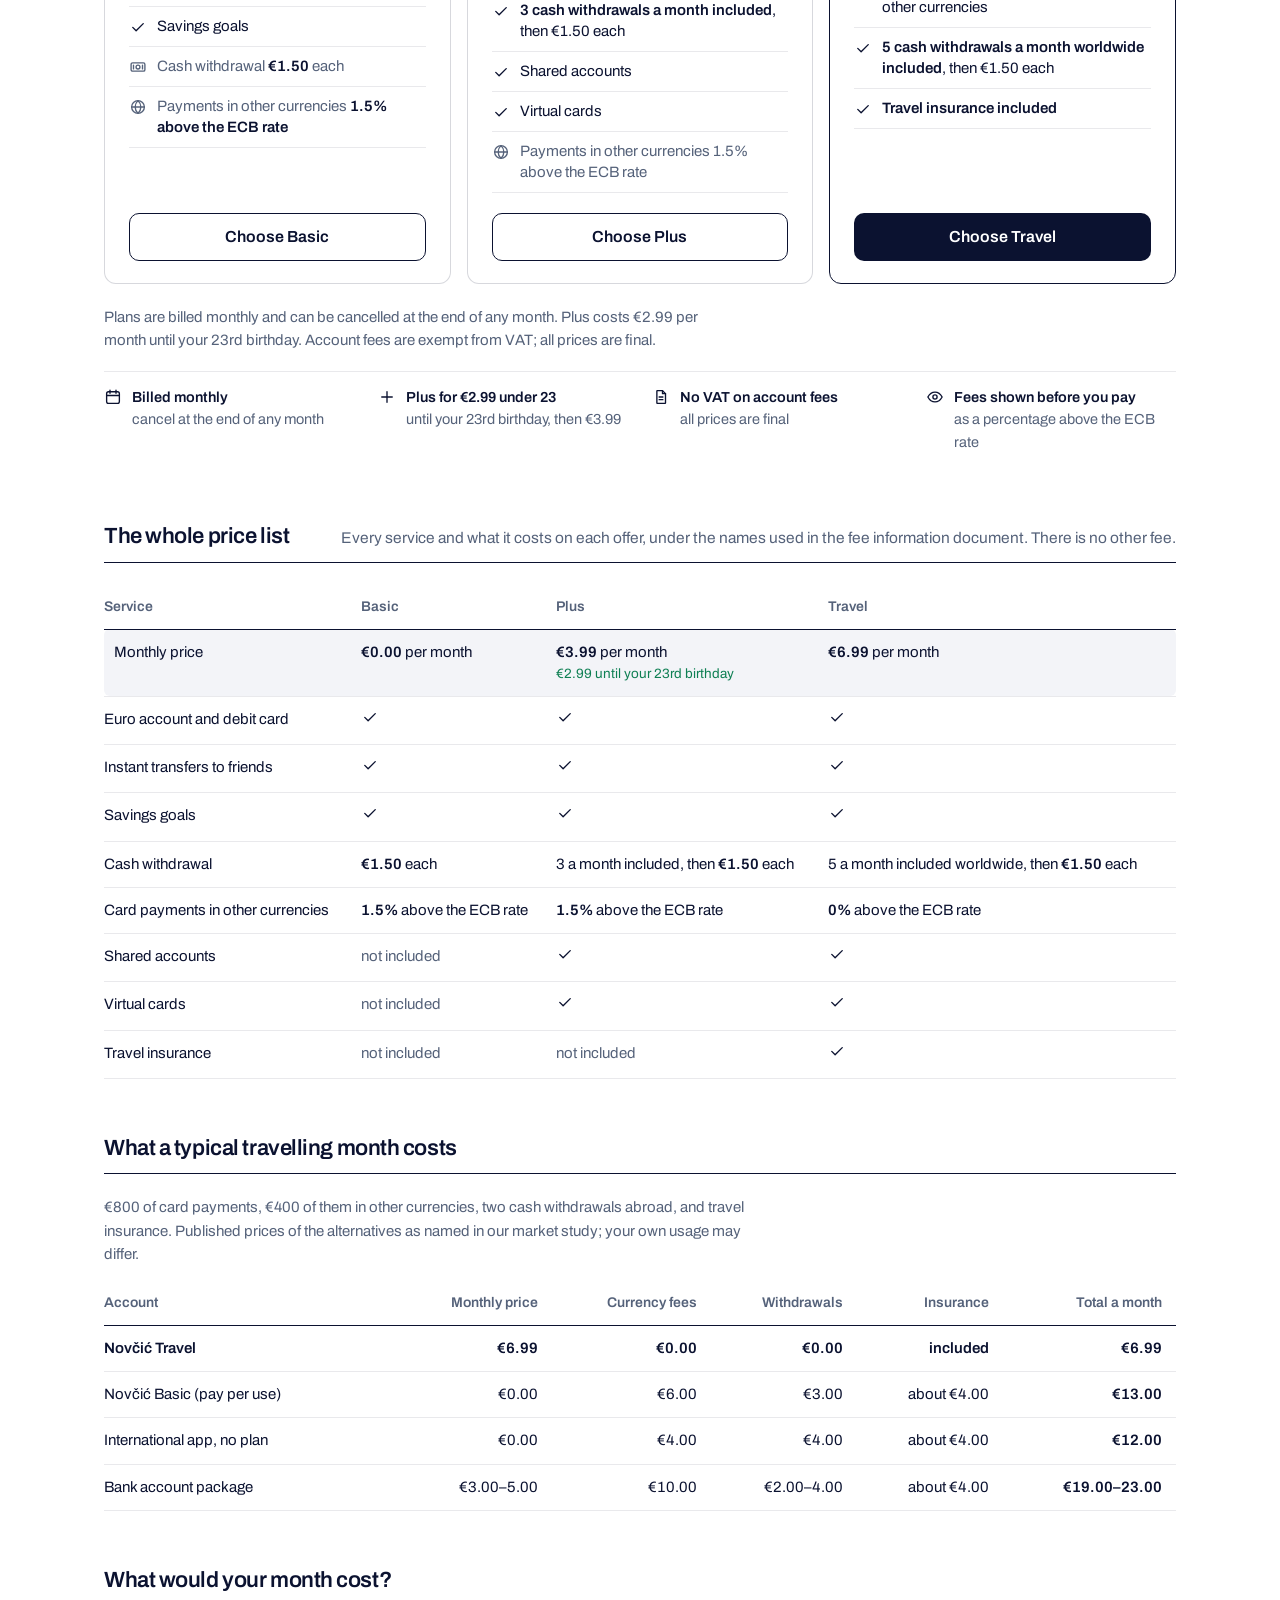
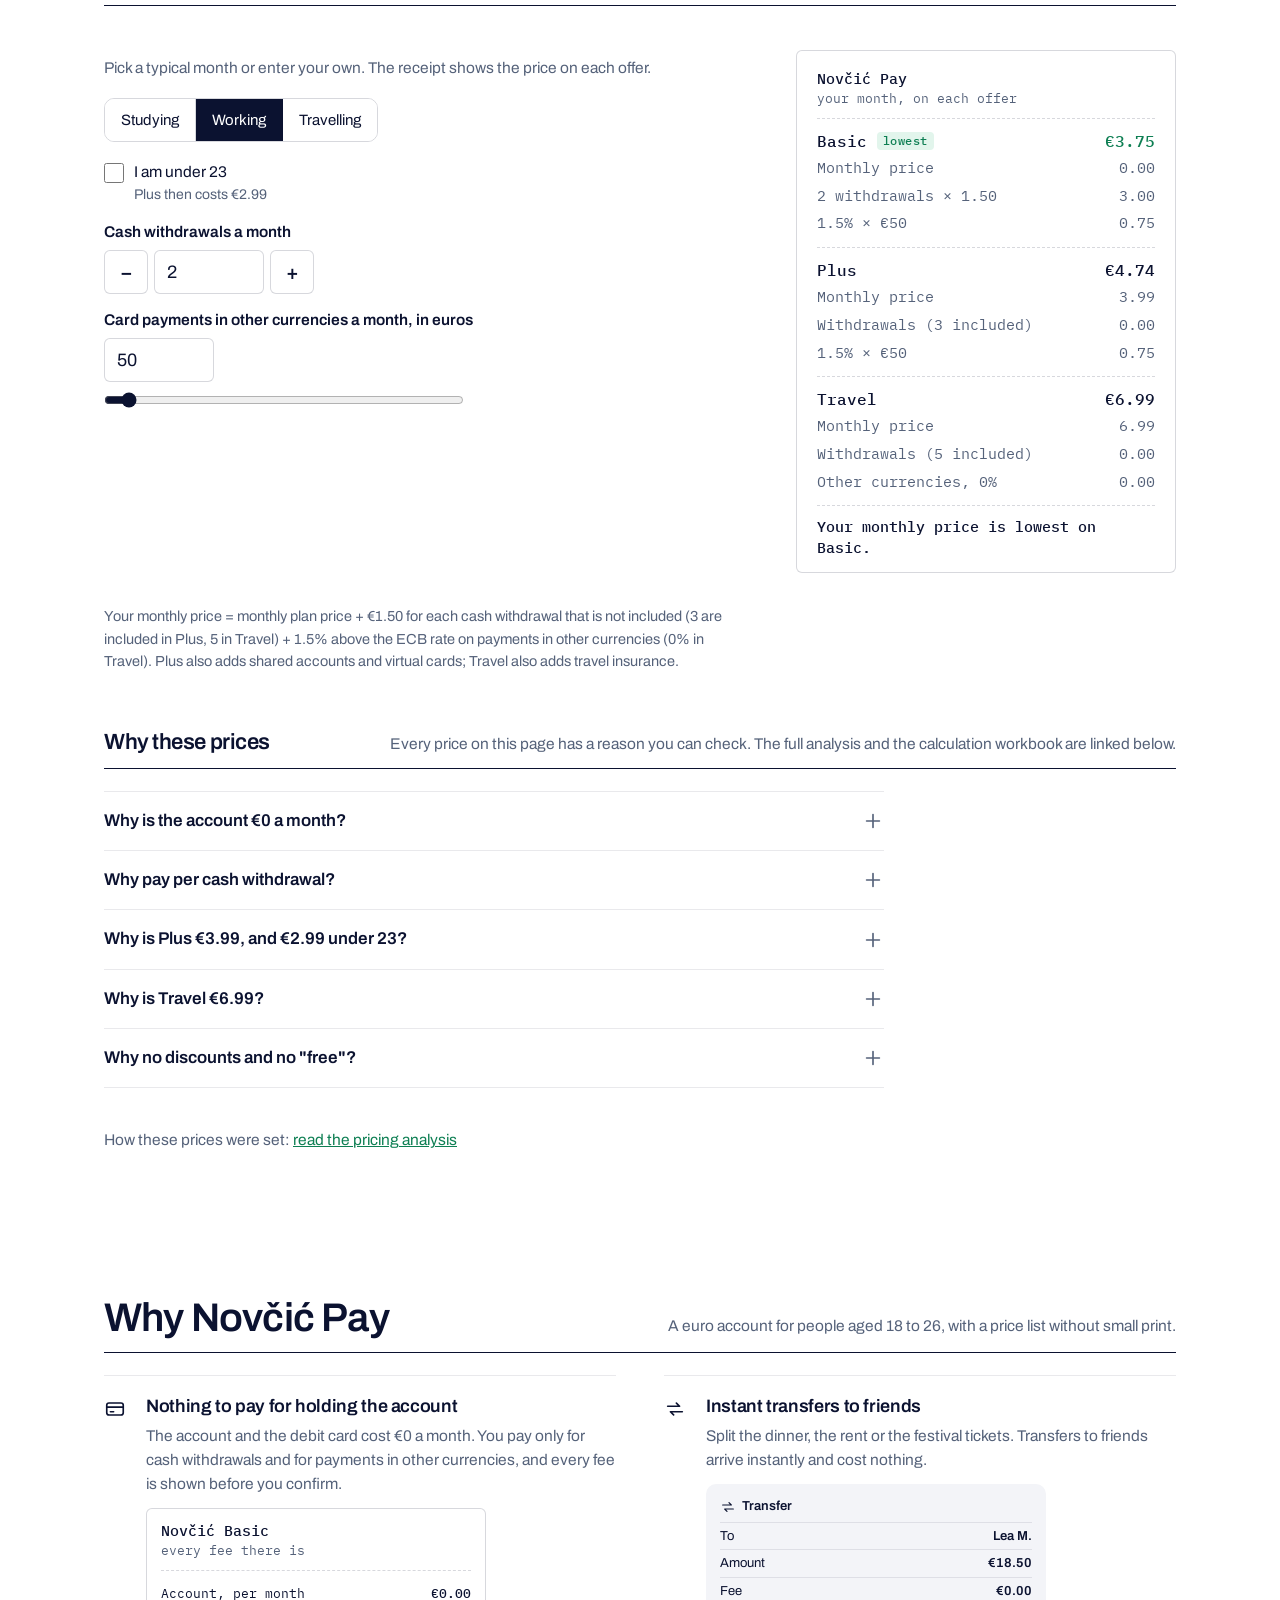
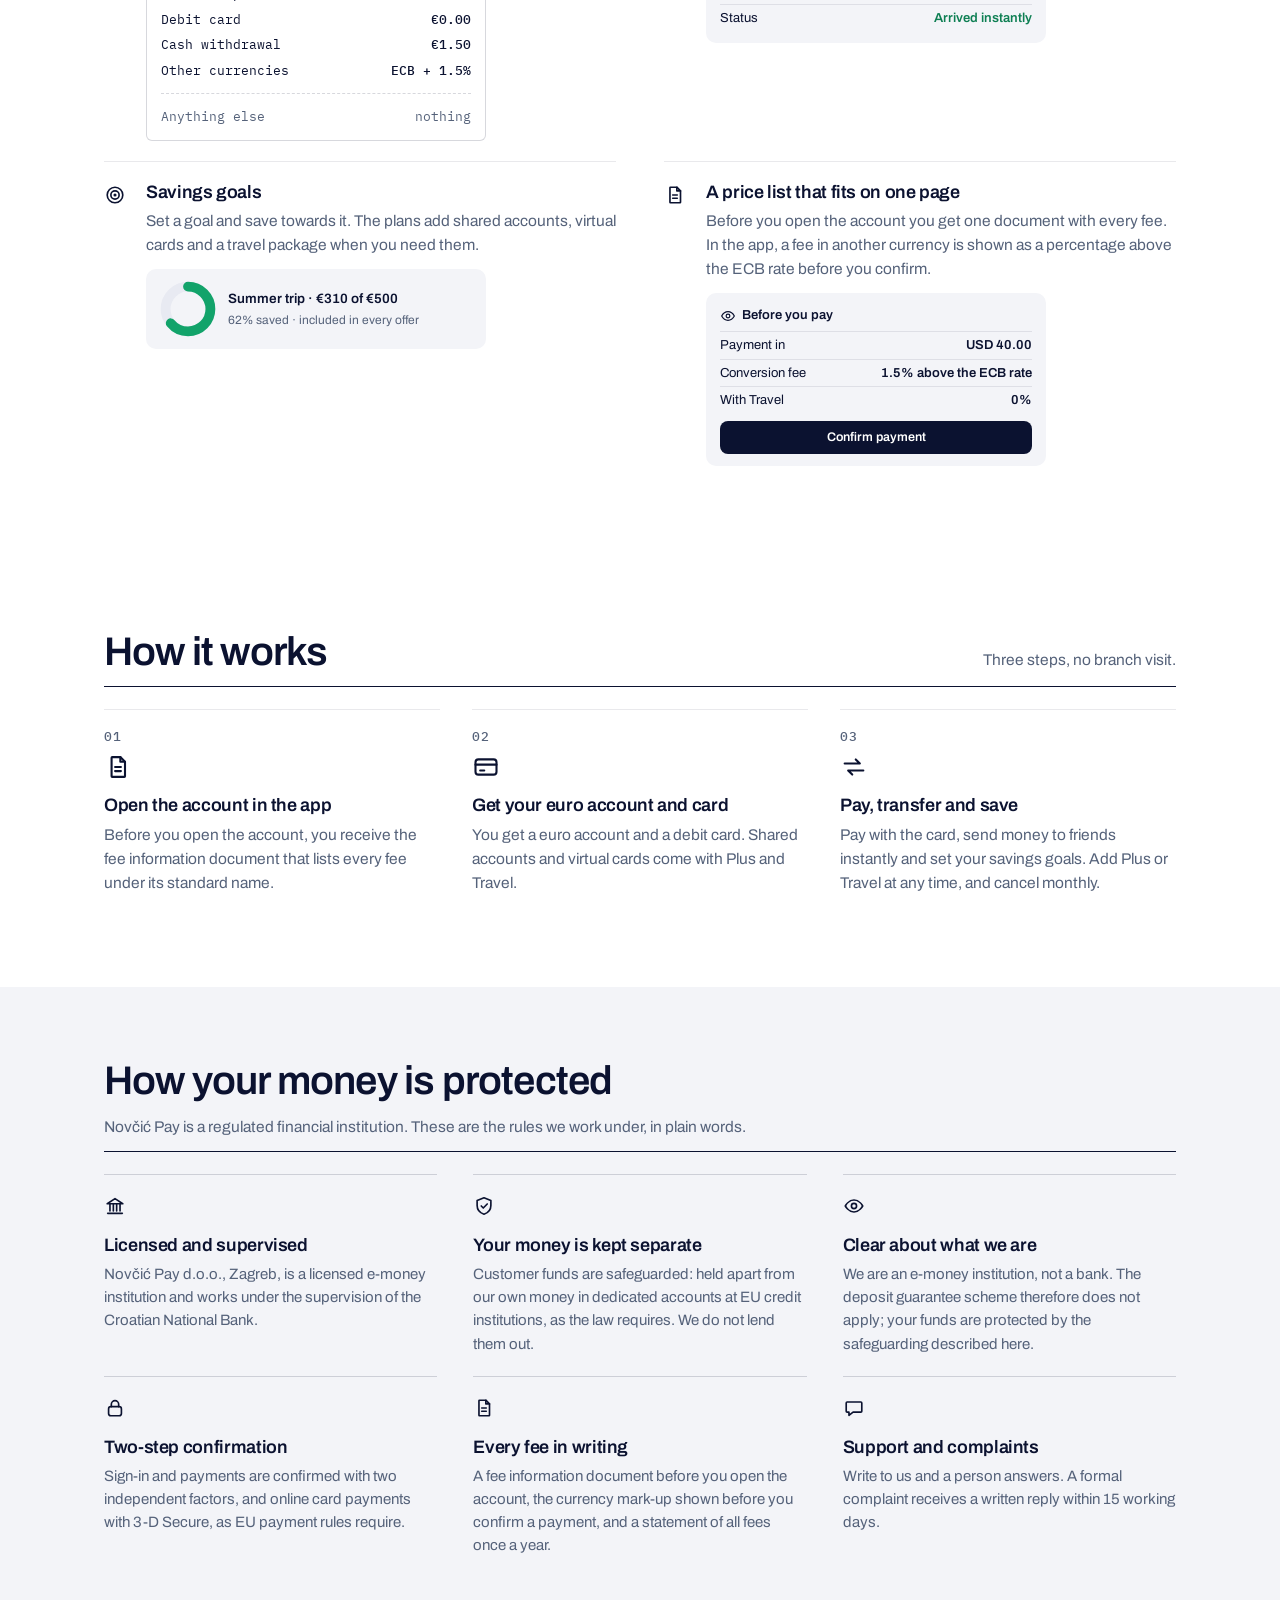
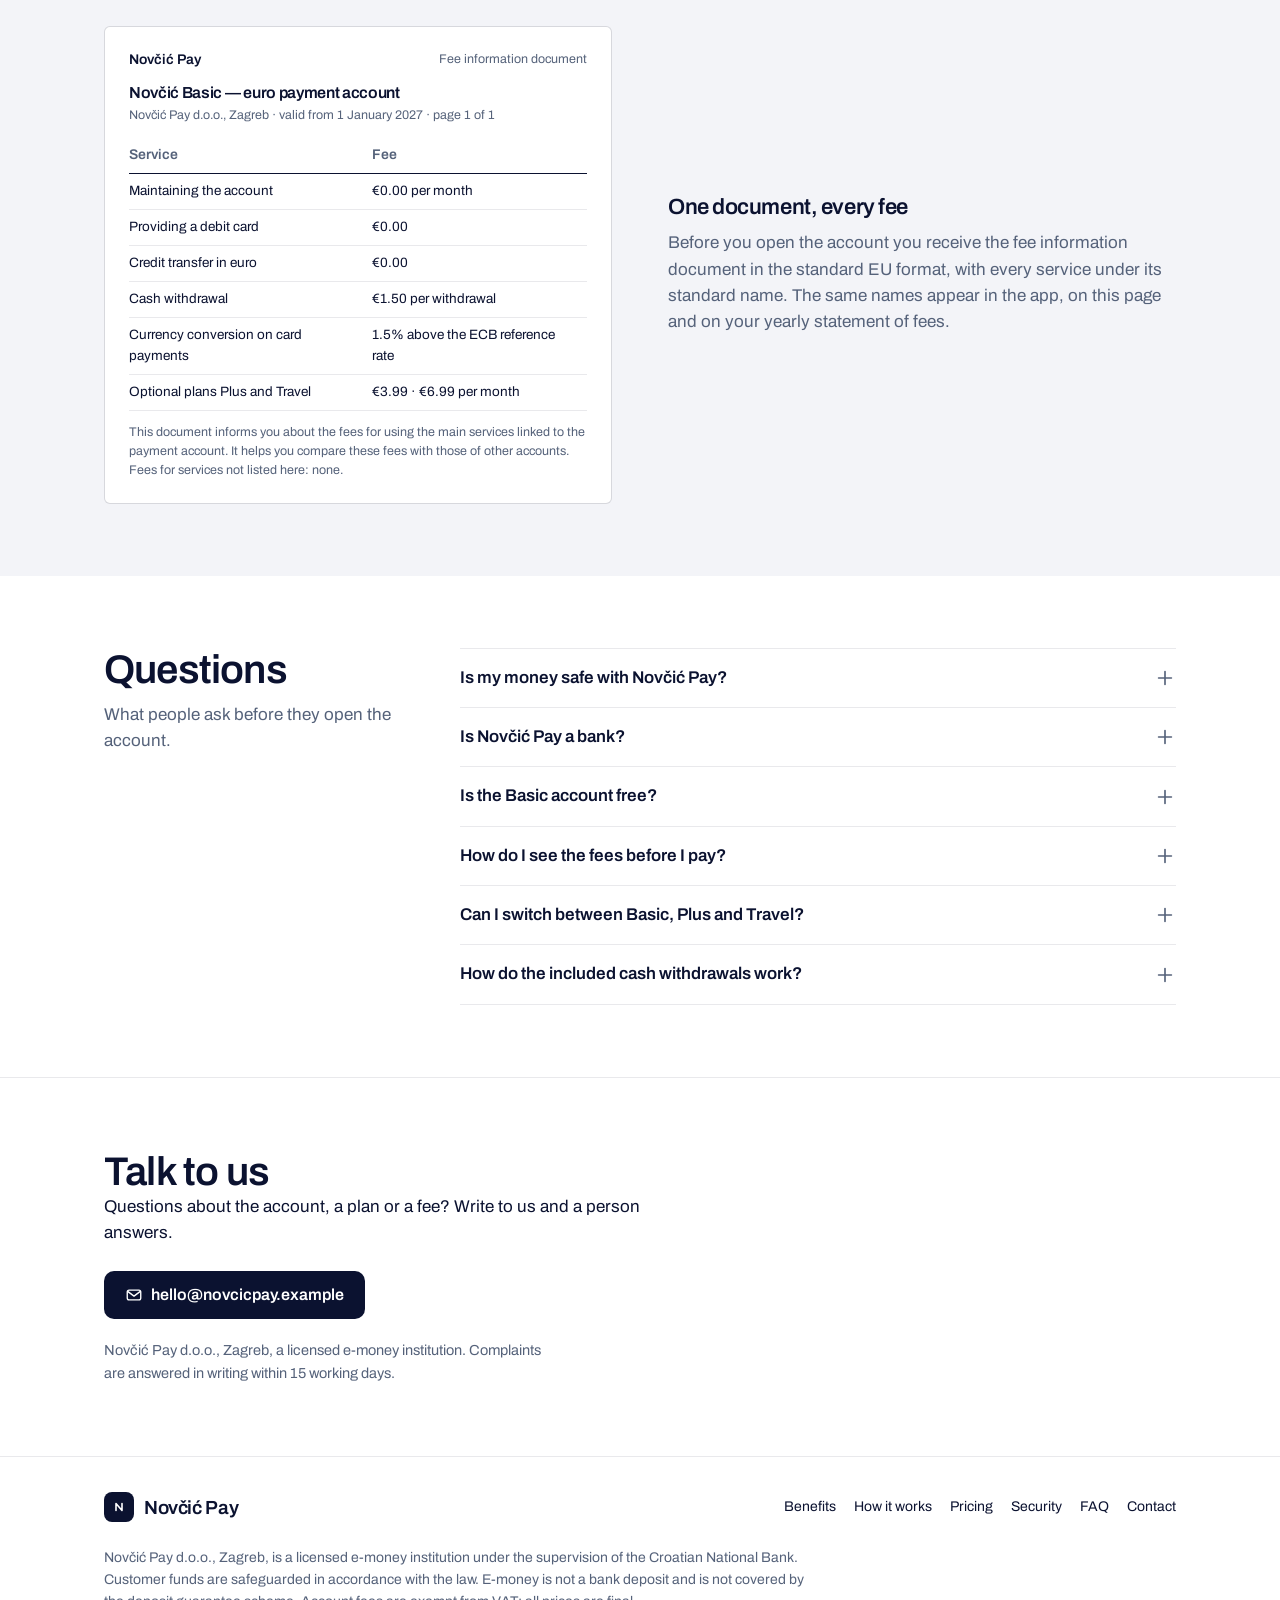
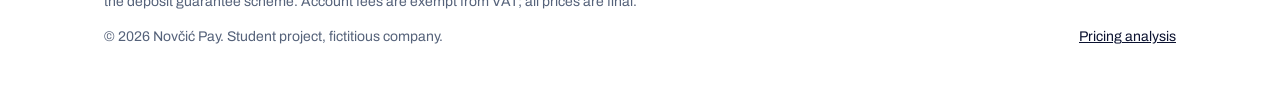
==== commit f2e6b015: "Pricing section directly under the hero: the price is the product Co-Authored-By: Claude Fable 5.1 <" ====
--- a/index.html
+++ b/index.html
@@ -8,10 +8,10 @@
   <meta name="theme-color" content="#FFFFFF">
   <link rel="icon" href="data:image/svg+xml,%3Csvg xmlns='http://www.w3.org/2000/svg' viewBox='0 0 32 32'%3E%3Crect width='32' height='32' rx='8' fill='%230B1230'/%3E%3Cpath d='M11.500 21.500V10.500l9 11V10.500' fill='none' stroke='%23FFFFFF' stroke-width='3' stroke-linecap='round' stroke-linejoin='round'/%3E%3C/svg%3E">
   <style>
-    @font-face { font-family: "Archivo"; font-weight: 400; font-display: swap; src: url([data-uri]) format("woff2"); }
-    @font-face { font-family: "Archivo"; font-weight: 600; font-display: swap; src: url([data-uri]) format("woff2"); }
-    @font-face { font-family: "Plex Mono"; font-weight: 400; font-display: swap; src: url([data-uri]) format("woff2"); }
-    @font-face { font-family: "Plex Mono"; font-weight: 500; font-display: swap; src: url([data-uri]) format("woff2"); }
+    @font-face { font-family: "Archivo"; font-weight: 400; font-display: swap; src: url([data-uri]) format("woff2"); }
+    @font-face { font-family: "Archivo"; font-weight: 600; font-display: swap; src: url([data-uri]) format("woff2"); }
+    @font-face { font-family: "Plex Mono"; font-weight: 400; font-display: swap; src: url([data-uri]) format("woff2"); }
+    @font-face { font-family: "Plex Mono"; font-weight: 500; font-display: swap; src: url([data-uri]) format("woff2"); }
     :root {
       --ink: #0B1230; --ink-2: #1A2350; --muted: #55627A; --hair: rgba(11, 18, 48, .16); --hair-soft: rgba(11, 18, 48, .09);
       --paper: #FFFFFF; --tint: #F3F4F8; --tint-2: #E8EAF2;
@@ -466,39 +466,6 @@
       </div>
     </div>
 
-    <section id="benefits">
-      <div class="wrap">
-        <div class="sect-head">
-          <h2>Why Novčić Pay</h2>
-          <p>A euro account for people aged 18 to 26, with a price list without small print.</p>
-        </div>
-        <div class="grid-2">
-          <div class="benefit"><svg class="ico" aria-hidden="true"><use href="#i-card"/></svg><div><h3>Nothing to pay for holding the account</h3><p>The account and the debit card cost €0 a month. You pay only for cash withdrawals and for payments in other currencies, and every fee is shown before you confirm.</p>
-            <div class="slip" aria-hidden="true"><div class="hd">Novčić Basic</div><div class="sub">every fee there is</div><hr><div class="ln"><span>Account, per month</span><b>€0.00</b></div><div class="ln"><span>Debit card</span><b>€0.00</b></div><div class="ln"><span>Cash withdrawal</span><b>€1.50</b></div><div class="ln"><span>Other currencies</span><b>ECB + 1.5%</b></div><hr><div class="ln dim"><span>Anything else</span><span>nothing</span></div></div></div></div>
-          <div class="benefit"><svg class="ico" aria-hidden="true"><use href="#i-send"/></svg><div><h3>Instant transfers to friends</h3><p>Split the dinner, the rent or the festival tickets. Transfers to friends arrive instantly and cost nothing.</p>
-            <div class="vig" aria-hidden="true"><div class="t"><svg class="ico"><use href="#i-send"/></svg>Transfer</div><div class="l"><span>To</span><b>Lea M.</b></div><div class="l"><span>Amount</span><b>€18.50</b></div><div class="l"><span>Fee</span><b>€0.00</b></div><div class="l"><span>Status</span><span class="ok">Arrived instantly</span></div></div></div></div>
-          <div class="benefit"><svg class="ico" aria-hidden="true"><use href="#i-target"/></svg><div><h3>Savings goals</h3><p>Set a goal and save towards it. The plans add shared accounts, virtual cards and a travel package when you need them.</p>
-            <div class="vig goal" aria-hidden="true"><svg viewBox="0 0 40 40"><circle class="bg" cx="20" cy="20" r="16"/><circle class="fg" cx="20" cy="20" r="16" pathLength="100"/></svg><div><b>Summer trip · €310 of €500</b><span>62% saved · included in every offer</span></div></div></div></div>
-          <div class="benefit"><svg class="ico" aria-hidden="true"><use href="#i-doc"/></svg><div><h3>A price list that fits on one page</h3><p>Before you open the account you get one document with every fee. In the app, a fee in another currency is shown as a percentage above the ECB rate before you confirm.</p>
-            <div class="vig" aria-hidden="true"><div class="t"><svg class="ico"><use href="#i-eye"/></svg>Before you pay</div><div class="l"><span>Payment in</span><b>USD 40.00</b></div><div class="l"><span>Conversion fee</span><b>1.5% above the ECB rate</b></div><div class="l"><span>With Travel</span><b>0%</b></div><div class="go">Confirm payment</div></div></div></div>
-        </div>
-      </div>
-    </section>
-
-    <section id="how">
-      <div class="wrap">
-        <div class="sect-head">
-          <h2>How it works</h2>
-          <p>Three steps, no branch visit.</p>
-        </div>
-        <div class="steps">
-          <div class="step"><div class="n" aria-hidden="true">01</div><div class="how-art" aria-hidden="true"><svg class="ico"><use href="#i-doc"/></svg></div><h3>Open the account in the app</h3><p>Before you open the account, you receive the fee information document that lists every fee under its standard name.</p></div>
-          <div class="step"><div class="n" aria-hidden="true">02</div><div class="how-art" aria-hidden="true"><svg class="ico"><use href="#i-card"/></svg></div><h3>Get your euro account and card</h3><p>You get a euro account and a debit card. Shared accounts and virtual cards come with Plus and Travel.</p></div>
-          <div class="step"><div class="n" aria-hidden="true">03</div><div class="how-art" aria-hidden="true"><svg class="ico"><use href="#i-send"/></svg></div><h3>Pay, transfer and save</h3><p>Pay with the card, send money to friends instantly and set your savings goals. Add Plus or Travel at any time, and cancel monthly.</p></div>
-        </div>
-      </div>
-    </section>
-
     <section id="pricing">
       <div class="wrap">
         <div class="sect-head">
@@ -676,6 +643,39 @@
         </div>
 
         <p class="analysis">How these prices were set: <a href="dashboard/">read the pricing analysis</a></p>
+      </div>
+    </section>
+
+    <section id="benefits">
+      <div class="wrap">
+        <div class="sect-head">
+          <h2>Why Novčić Pay</h2>
+          <p>A euro account for people aged 18 to 26, with a price list without small print.</p>
+        </div>
+        <div class="grid-2">
+          <div class="benefit"><svg class="ico" aria-hidden="true"><use href="#i-card"/></svg><div><h3>Nothing to pay for holding the account</h3><p>The account and the debit card cost €0 a month. You pay only for cash withdrawals and for payments in other currencies, and every fee is shown before you confirm.</p>
+            <div class="slip" aria-hidden="true"><div class="hd">Novčić Basic</div><div class="sub">every fee there is</div><hr><div class="ln"><span>Account, per month</span><b>€0.00</b></div><div class="ln"><span>Debit card</span><b>€0.00</b></div><div class="ln"><span>Cash withdrawal</span><b>€1.50</b></div><div class="ln"><span>Other currencies</span><b>ECB + 1.5%</b></div><hr><div class="ln dim"><span>Anything else</span><span>nothing</span></div></div></div></div>
+          <div class="benefit"><svg class="ico" aria-hidden="true"><use href="#i-send"/></svg><div><h3>Instant transfers to friends</h3><p>Split the dinner, the rent or the festival tickets. Transfers to friends arrive instantly and cost nothing.</p>
+            <div class="vig" aria-hidden="true"><div class="t"><svg class="ico"><use href="#i-send"/></svg>Transfer</div><div class="l"><span>To</span><b>Lea M.</b></div><div class="l"><span>Amount</span><b>€18.50</b></div><div class="l"><span>Fee</span><b>€0.00</b></div><div class="l"><span>Status</span><span class="ok">Arrived instantly</span></div></div></div></div>
+          <div class="benefit"><svg class="ico" aria-hidden="true"><use href="#i-target"/></svg><div><h3>Savings goals</h3><p>Set a goal and save towards it. The plans add shared accounts, virtual cards and a travel package when you need them.</p>
+            <div class="vig goal" aria-hidden="true"><svg viewBox="0 0 40 40"><circle class="bg" cx="20" cy="20" r="16"/><circle class="fg" cx="20" cy="20" r="16" pathLength="100"/></svg><div><b>Summer trip · €310 of €500</b><span>62% saved · included in every offer</span></div></div></div></div>
+          <div class="benefit"><svg class="ico" aria-hidden="true"><use href="#i-doc"/></svg><div><h3>A price list that fits on one page</h3><p>Before you open the account you get one document with every fee. In the app, a fee in another currency is shown as a percentage above the ECB rate before you confirm.</p>
+            <div class="vig" aria-hidden="true"><div class="t"><svg class="ico"><use href="#i-eye"/></svg>Before you pay</div><div class="l"><span>Payment in</span><b>USD 40.00</b></div><div class="l"><span>Conversion fee</span><b>1.5% above the ECB rate</b></div><div class="l"><span>With Travel</span><b>0%</b></div><div class="go">Confirm payment</div></div></div></div>
+        </div>
+      </div>
+    </section>
+
+    <section id="how">
+      <div class="wrap">
+        <div class="sect-head">
+          <h2>How it works</h2>
+          <p>Three steps, no branch visit.</p>
+        </div>
+        <div class="steps">
+          <div class="step"><div class="n" aria-hidden="true">01</div><div class="how-art" aria-hidden="true"><svg class="ico"><use href="#i-doc"/></svg></div><h3>Open the account in the app</h3><p>Before you open the account, you receive the fee information document that lists every fee under its standard name.</p></div>
+          <div class="step"><div class="n" aria-hidden="true">02</div><div class="how-art" aria-hidden="true"><svg class="ico"><use href="#i-card"/></svg></div><h3>Get your euro account and card</h3><p>You get a euro account and a debit card. Shared accounts and virtual cards come with Plus and Travel.</p></div>
+          <div class="step"><div class="n" aria-hidden="true">03</div><div class="how-art" aria-hidden="true"><svg class="ico"><use href="#i-send"/></svg></div><h3>Pay, transfer and save</h3><p>Pay with the card, send money to friends instantly and set your savings goals. Add Plus or Travel at any time, and cancel monthly.</p></div>
+        </div>
       </div>
     </section>
 
